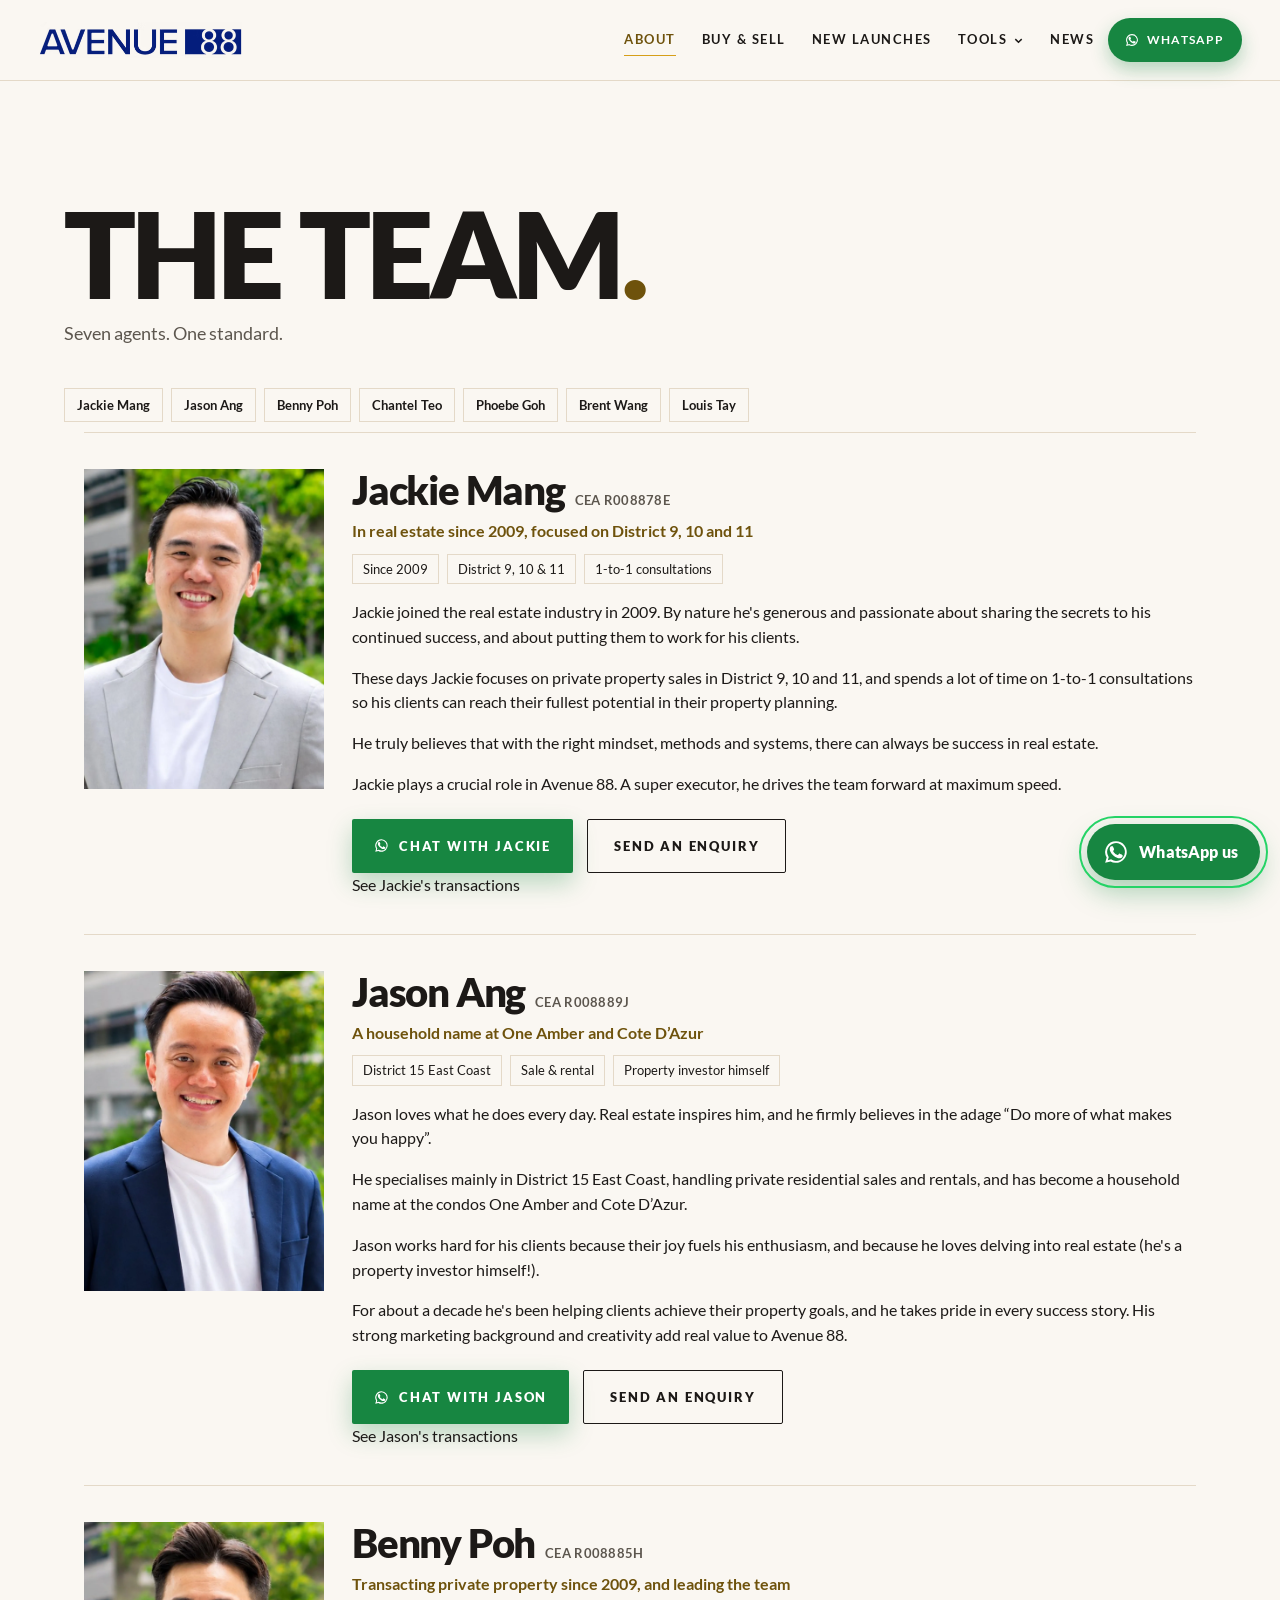
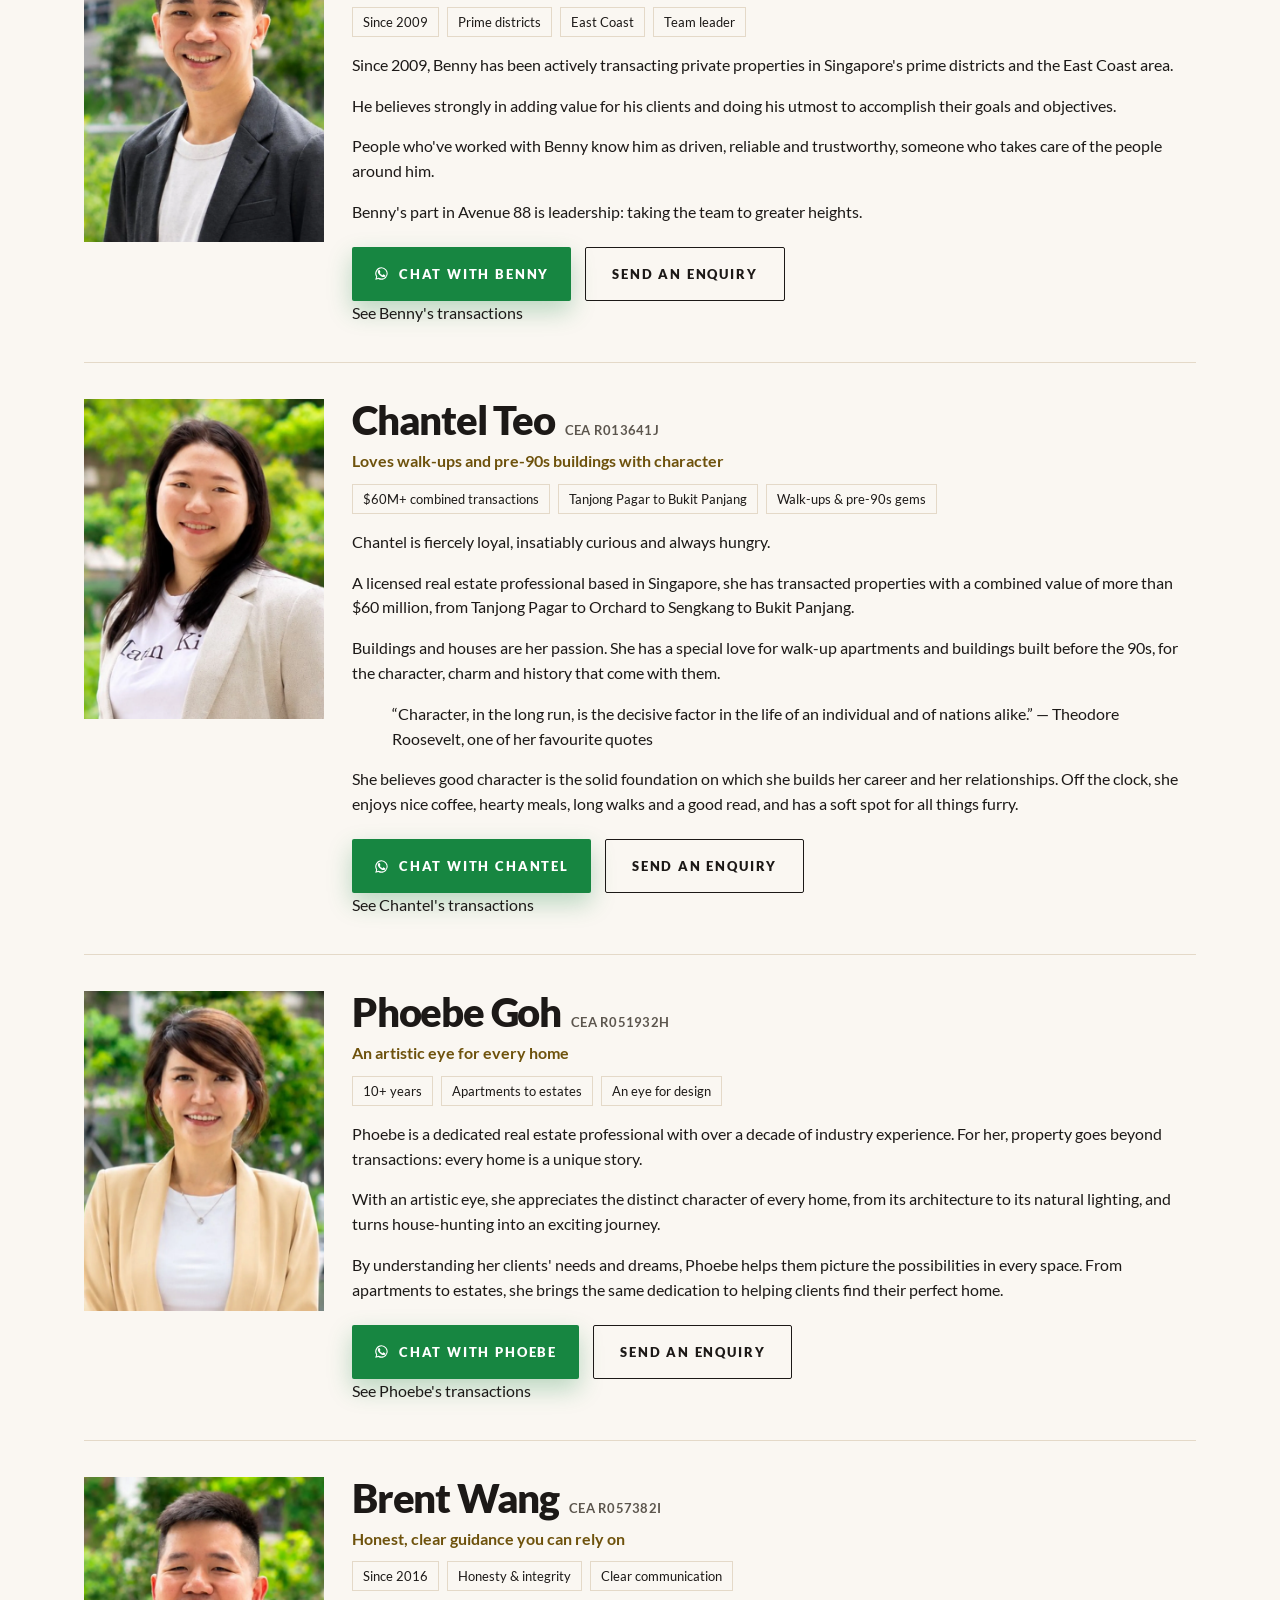
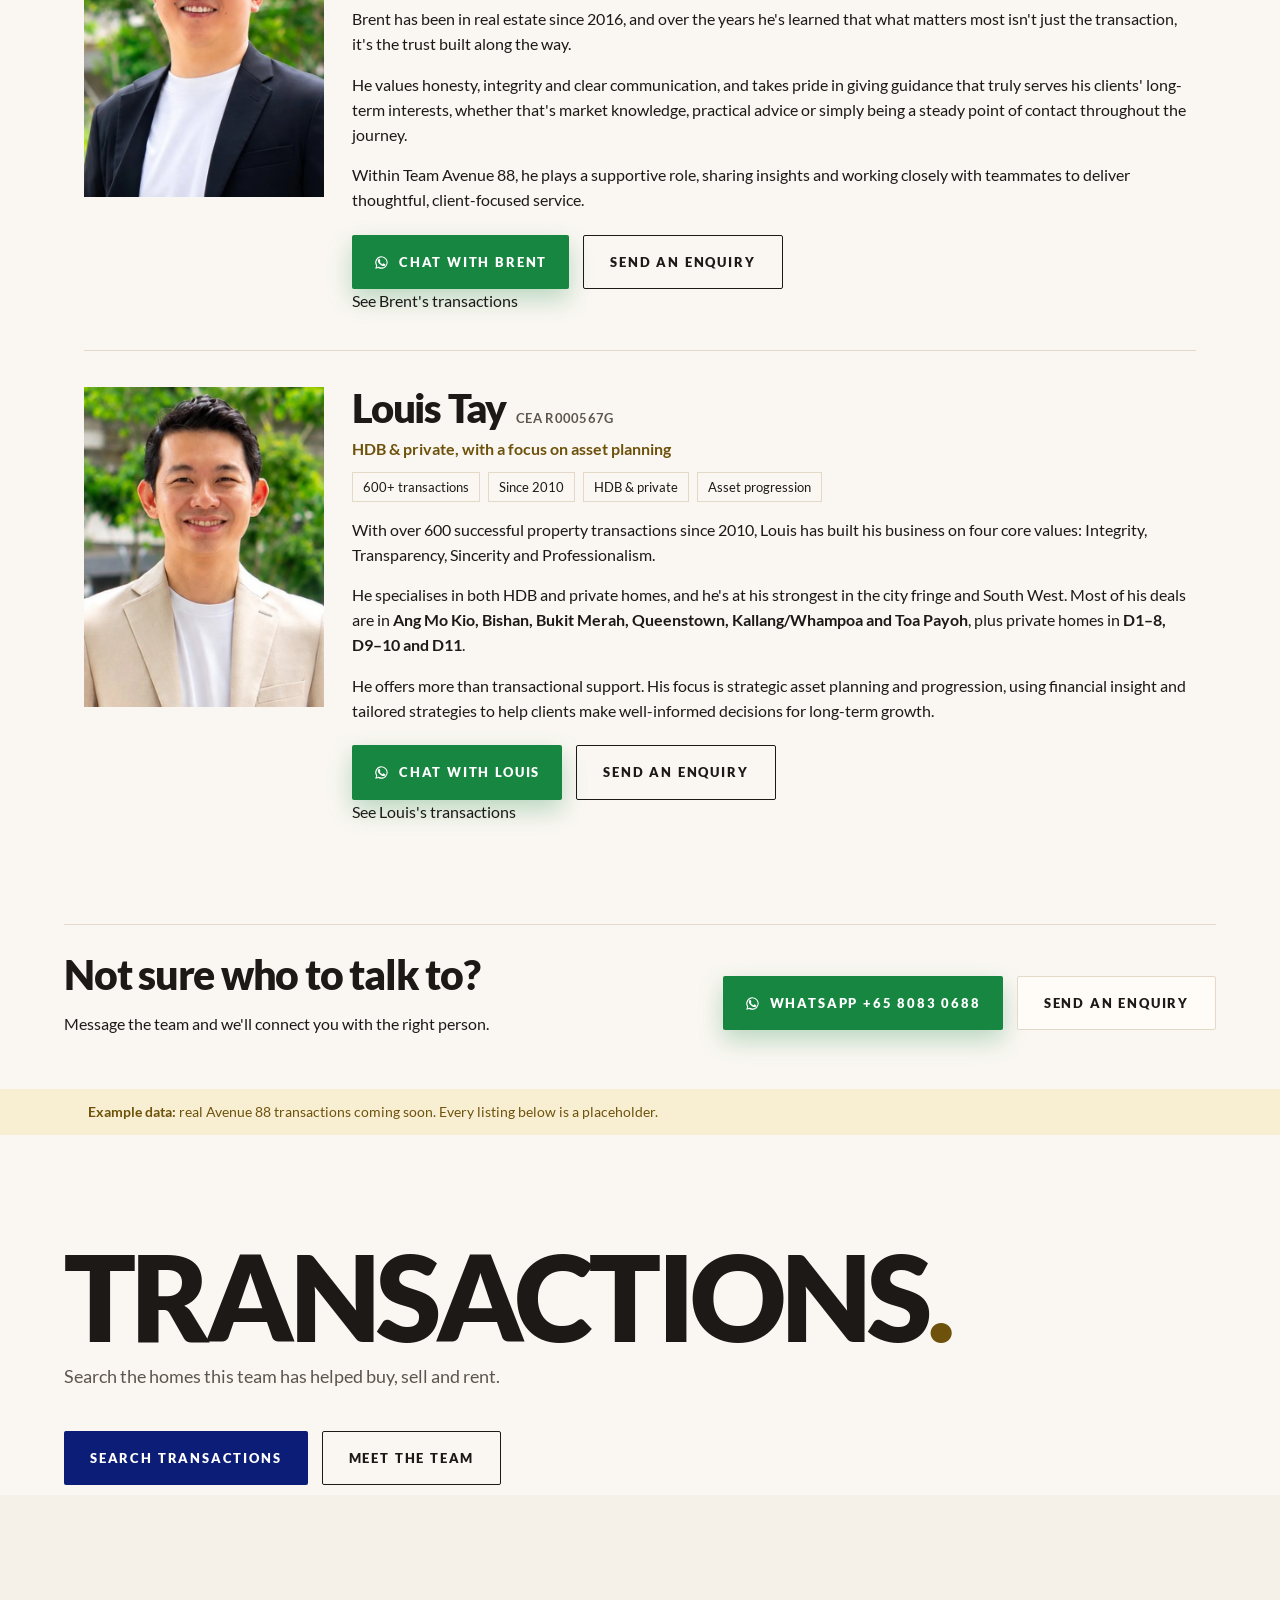
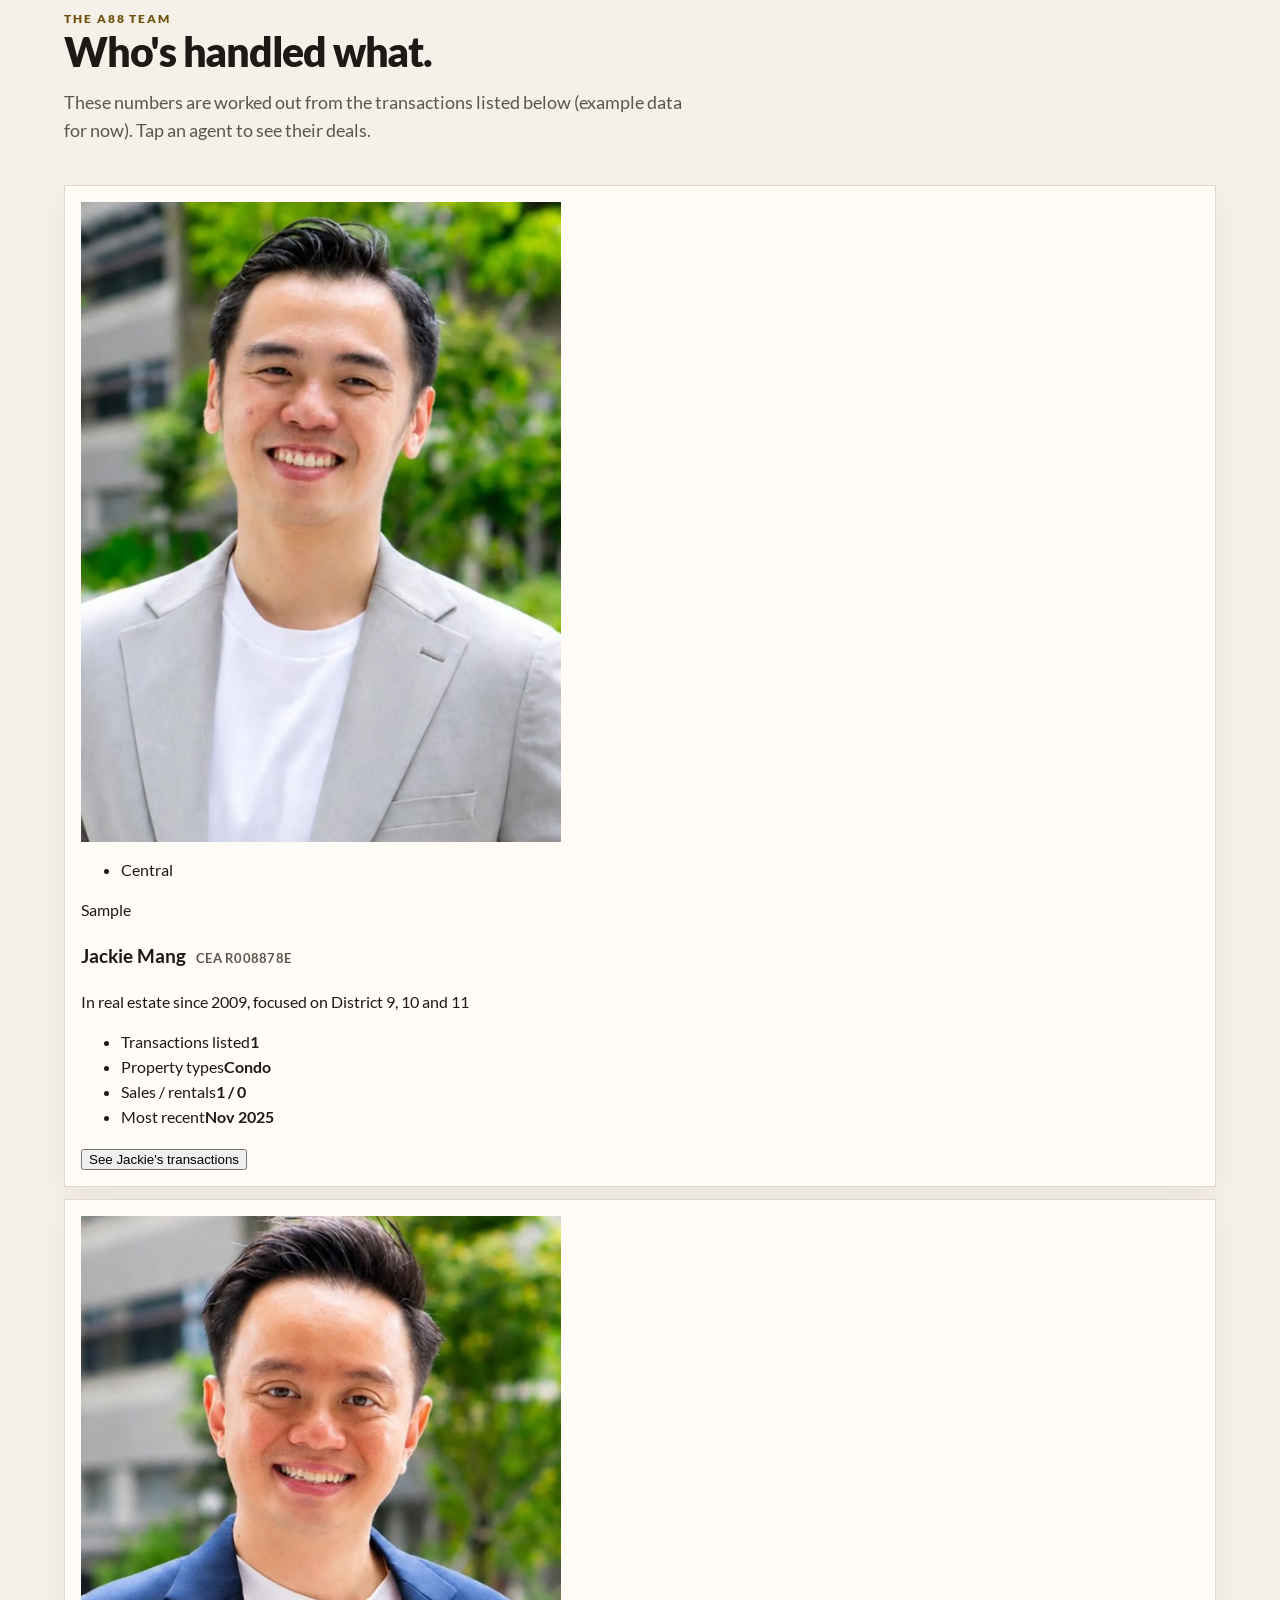
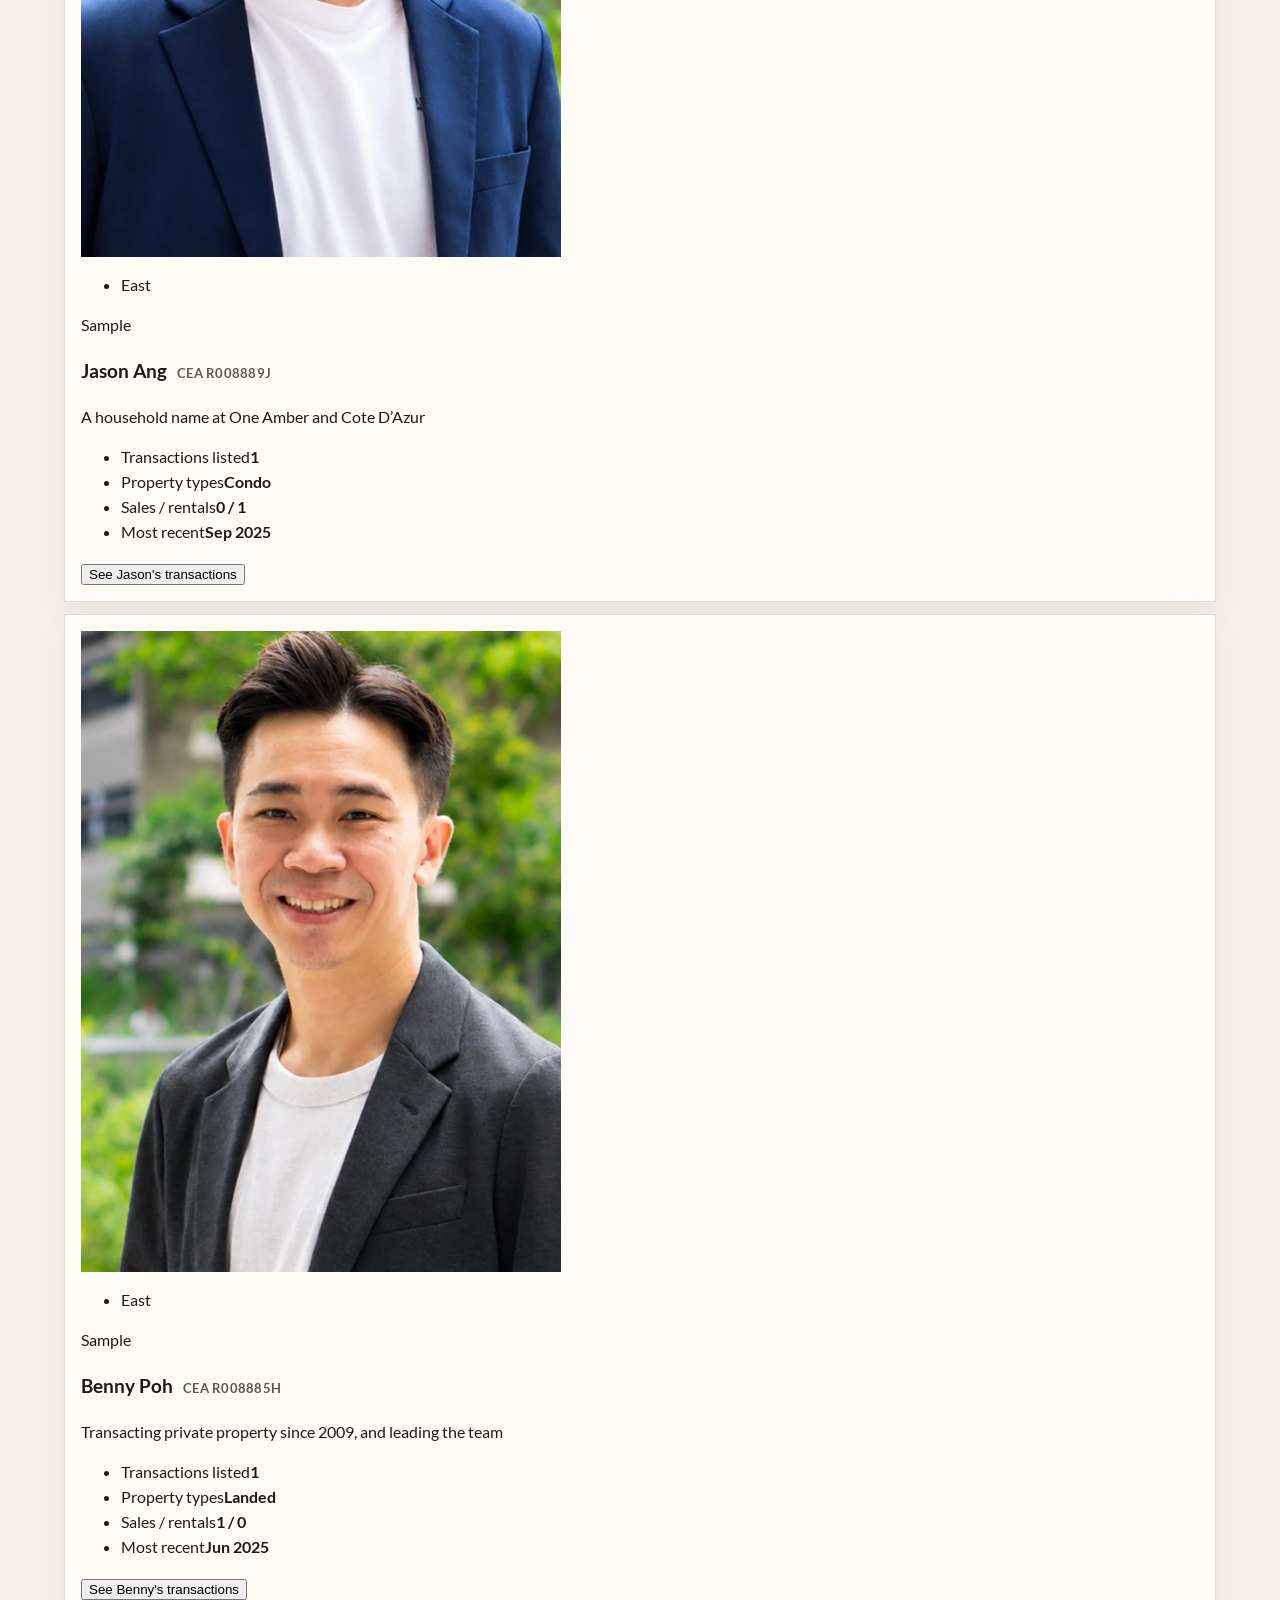
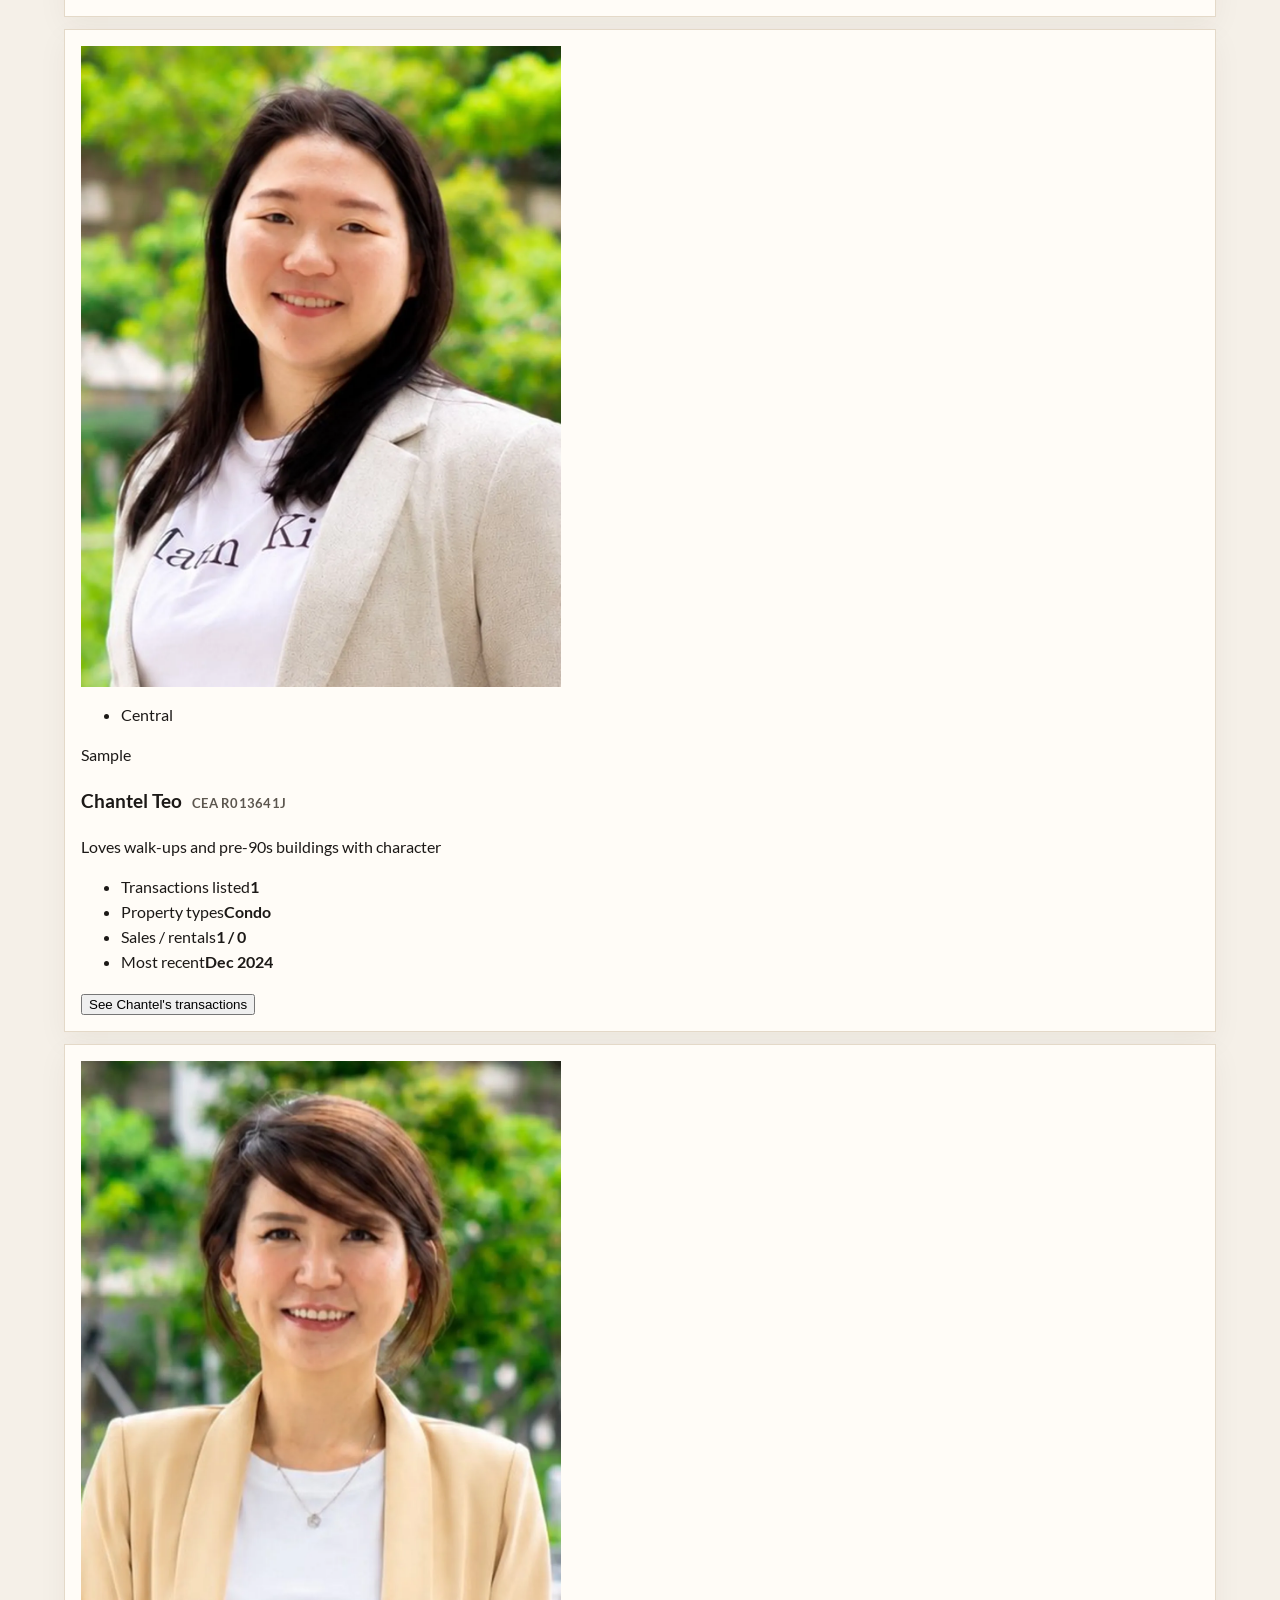
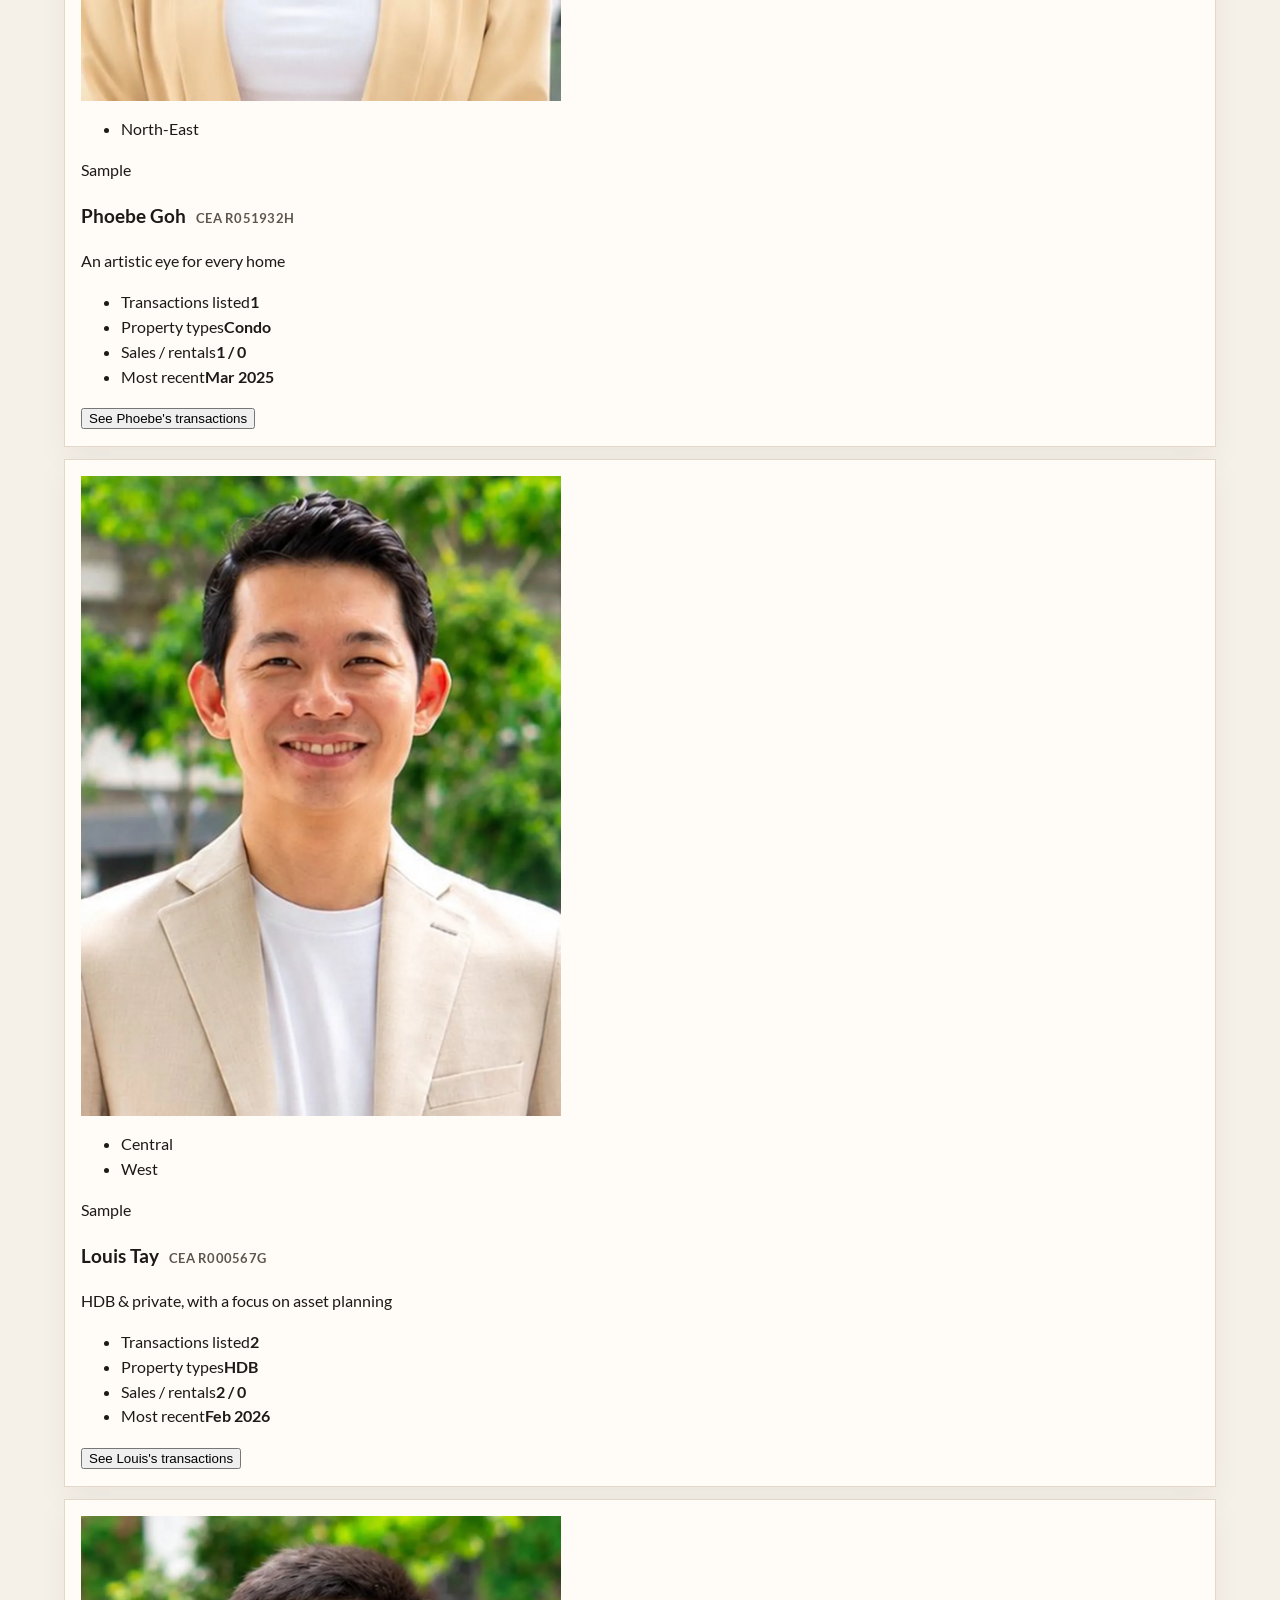
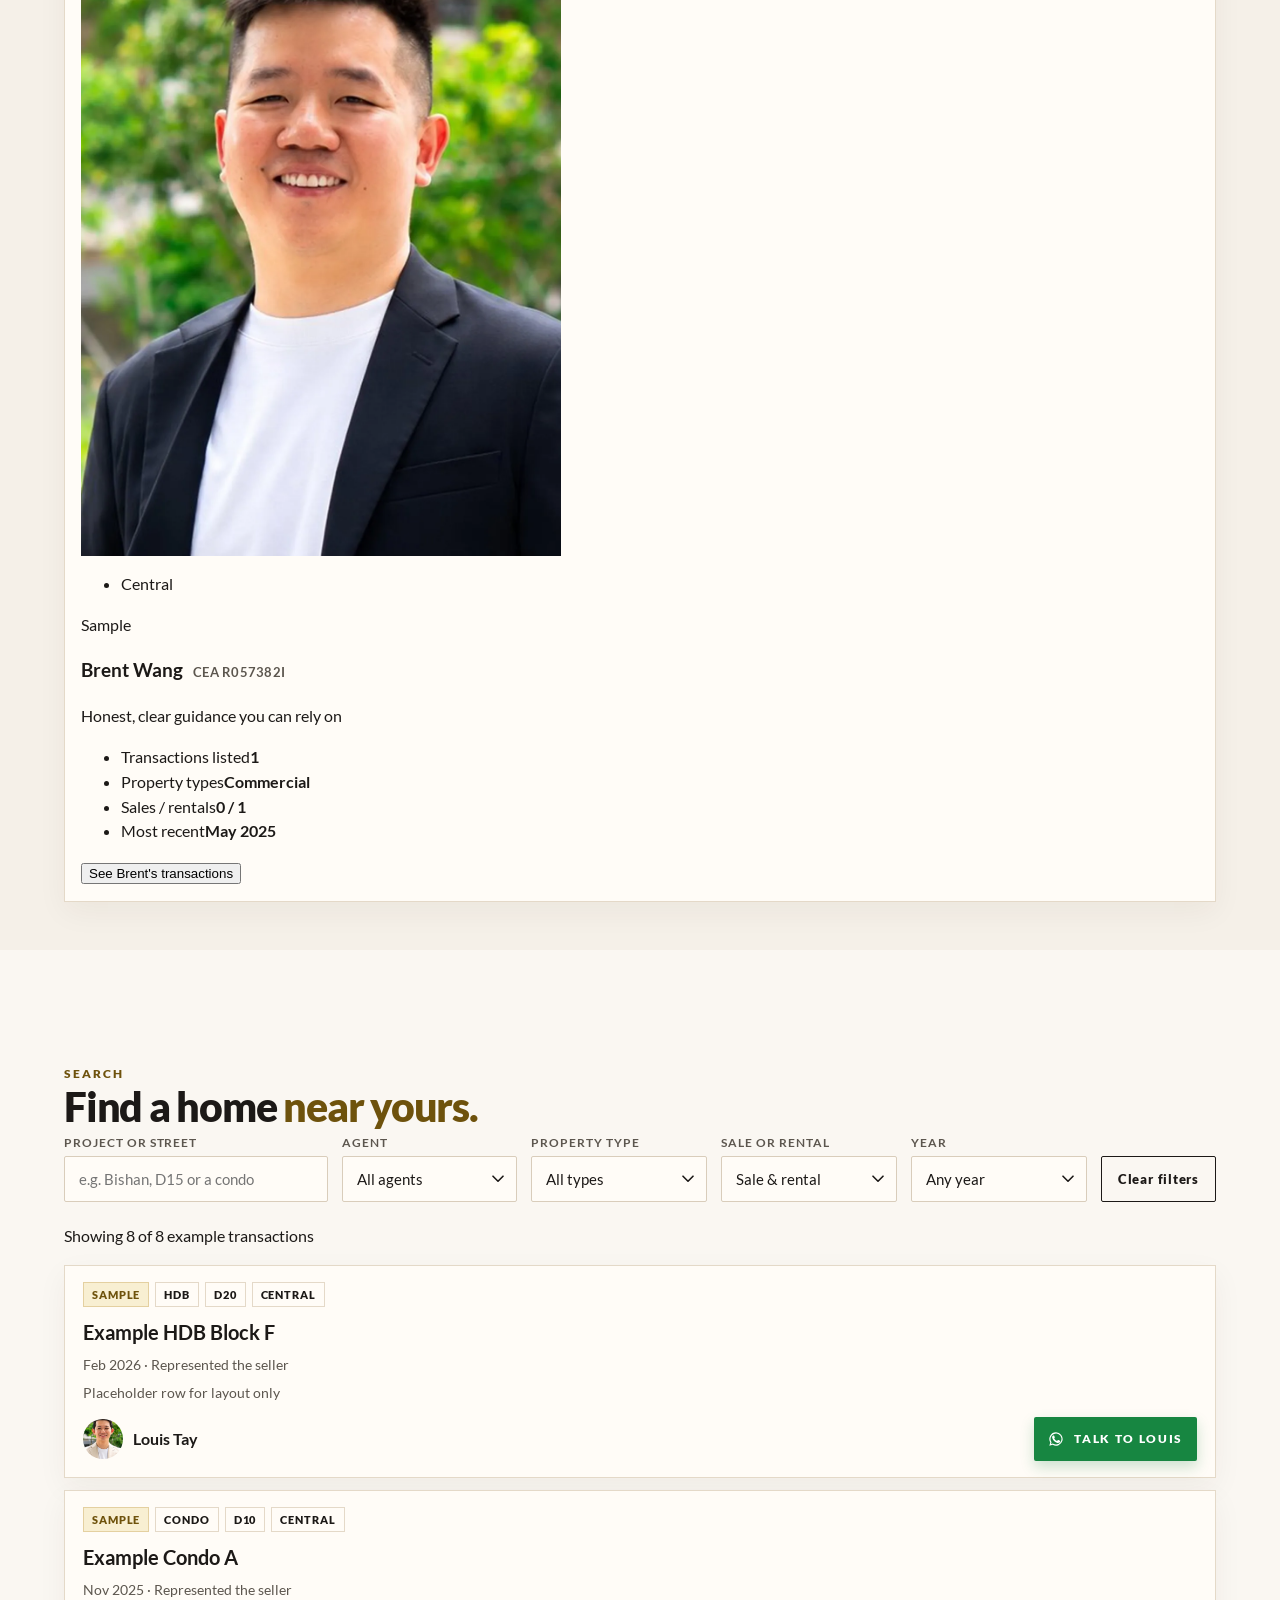
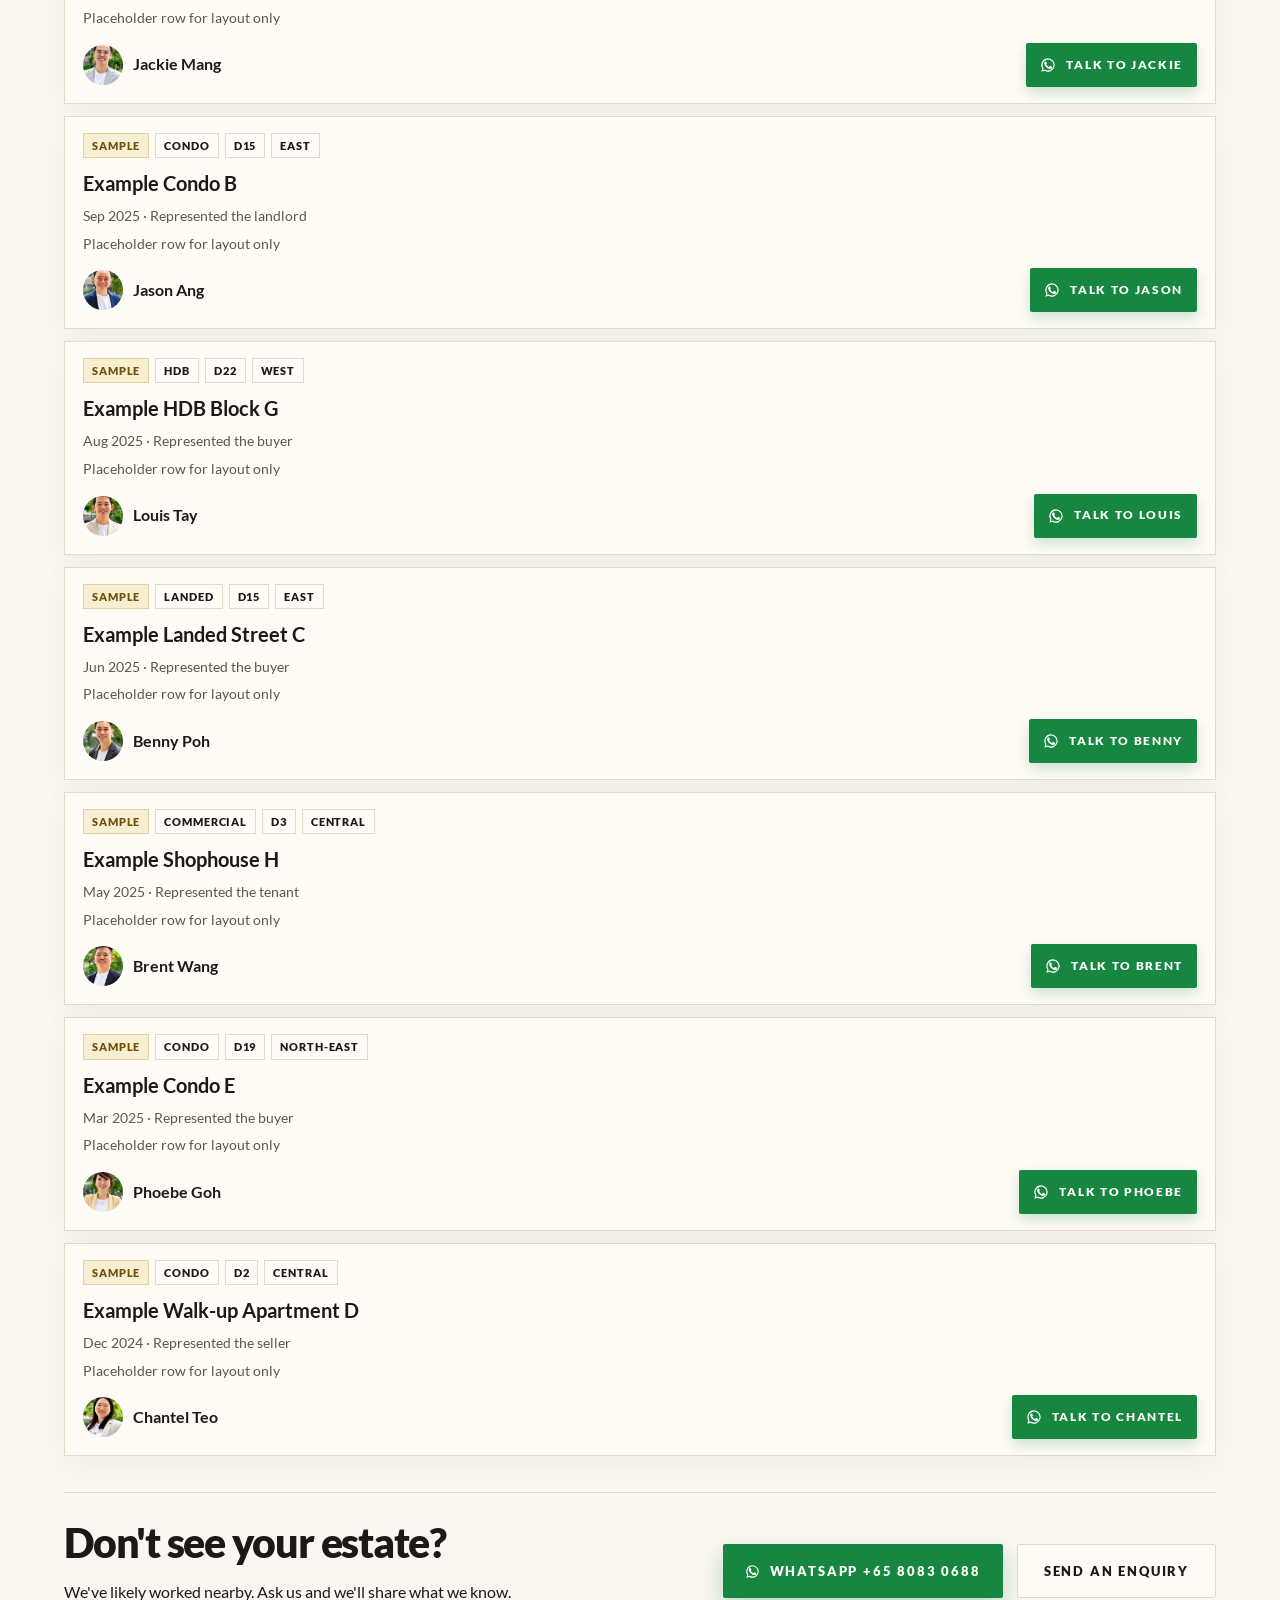
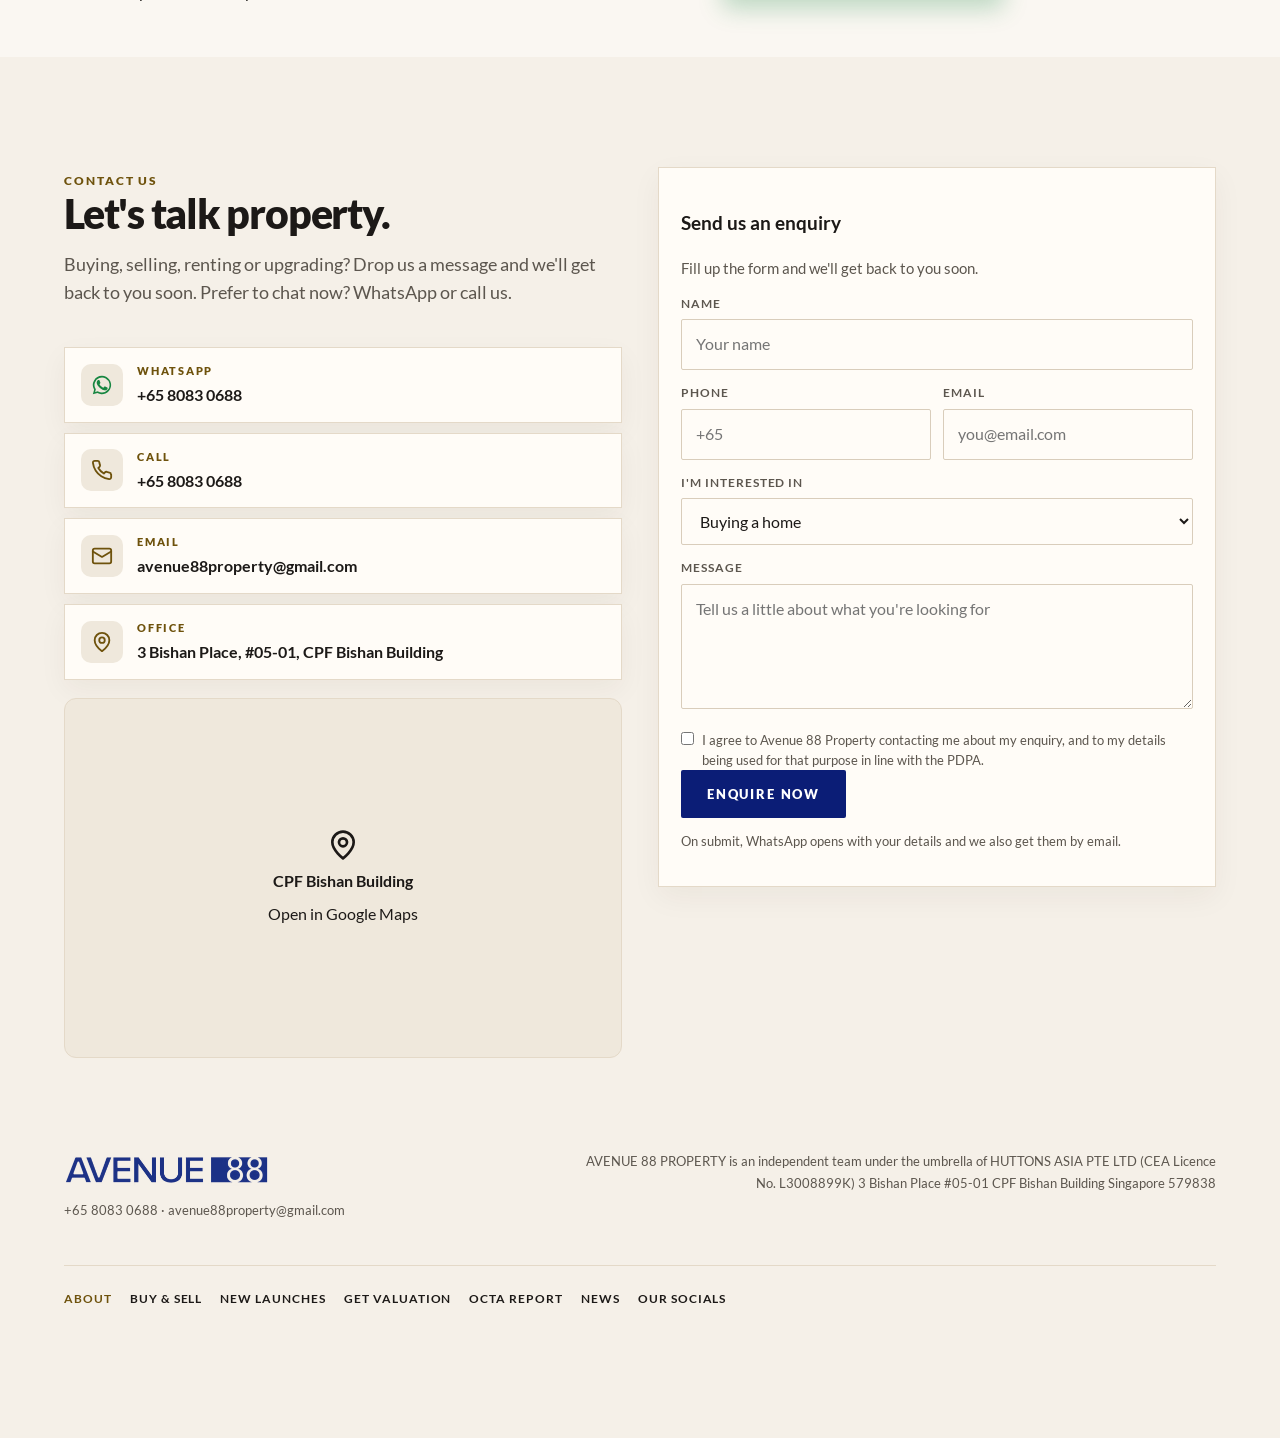
==== about.html @ fdaf55e8 "Homepage and site updates from the For Louis feedback - Key figures count up when they come into vie" ====
<!doctype html>
<html lang="en-SG">
<head>
<meta charset="utf-8">
<meta name="viewport" content="width=device-width,initial-scale=1">
<title>Meet the Team | Avenue 88 Property</title>
<meta name="description" content="Meet the seven agents of Avenue 88 Property: Jackie Mang, Jason Ang, Benny Poh, Chantel Teo, Phoebe Goh, Louis Tay and Brent Wang.">
<meta property="og:title" content="Meet the Team | Avenue 88 Property">
<meta property="og:description" content="Meet the seven agents of Avenue 88 Property: Jackie Mang, Jason Ang, Benny Poh, Chantel Teo, Phoebe Goh, Louis Tay and Brent Wang.">
<meta name="theme-color" content="#FAF7F2">
<meta name="robots" content="noindex, nofollow">
<link rel="icon" href="img/favicon.png">
<link rel="preload" href="fonts/lato-latin-900-normal.woff2" as="font" type="font/woff2" crossorigin>
<link rel="stylesheet" href="css/style.css?v=20261121">
<script type="application/ld+json">{"@context":"https://schema.org","@type":"RealEstateAgent","name":"Avenue 88 Property","url":"https://www.avenue88property.com/","telephone":"+6580830688","email":"avenue88property@gmail.com","image":"https://www.avenue88property.com/","address":{"@type":"PostalAddress","streetAddress":"3 Bishan Place, #05-01, CPF Bishan Building","postalCode":"579838","addressCountry":"SG"},"parentOrganization":{"@type":"RealEstateAgent","name":"Huttons Asia Pte Ltd"},"sameAs":["https://www.facebook.com/Avenue88Property","https://www.instagram.com/avenue88property","https://www.youtube.com/c/Avenue88Property"]}</script>
</head>
<body>
<header class="nav">
<a class="brand" href="index.html"><img src="img/logo-avenue88.png" alt="Avenue 88" width="180" height="40"></a>
<div class="nav-right">
<button class="menu-btn" aria-label="Open menu" aria-expanded="false" aria-controls="nav"><span></span><span></span><span></span></button>
<nav id="nav"></nav>
<a class="pill" href="https://wa.me/6580830688" target="_blank" rel="noopener">WhatsApp</a>
</div>
</header>
<main>

<section class="page-hero"><div class="wrap">
<h1>THE TEAM<span>.</span></h1>
<p class="lead">Seven agents. One standard.</p>
<div class="jump"><a href="#jackie-mang">Jackie Mang</a><a href="#jason-ang">Jason Ang</a><a href="#benny-poh">Benny Poh</a><a href="#chantel-teo">Chantel Teo</a><a href="#phoebe-goh">Phoebe Goh</a><a href="#brent-wang">Brent Wang</a><a href="#louis-tay">Louis Tay</a></div>
</div></section>
<section style="padding-bottom:64px"><div class="wrap">
<article class="bio" id="jackie-mang"><img src="img/team-jackie-mang.webp" alt="Jackie Mang" loading="lazy" width="480" height="632"><div><h2 class="nm">Jackie Mang <span class="cea">CEA R008878E</span></h2><span class="role">In real estate since 2009, focused on District 9, 10 and 11</span><ul class="facts"><li>Since 2009</li><li>District 9, 10 &amp; 11</li><li>1-to-1 consultations</li></ul><p>Jackie joined the real estate industry in 2009. By nature he's generous and passionate about sharing the secrets to his continued success, and about putting them to work for his clients.</p><p>These days Jackie focuses on private property sales in District 9, 10 and 11, and spends a lot of time on 1-to-1 consultations so his clients can reach their fullest potential in their property planning.</p><p>He truly believes that with the right mindset, methods and systems, there can always be success in real estate.</p><p>Jackie plays a crucial role in Avenue 88. A super executor, he drives the team forward at maximum speed.</p><div class="btn-row" style="margin-top:22px"><a class="btn btn-wa" href="https://wa.me/6580830688?text=Hi%2C%20I%27d%20like%20to%20speak%20with%20Jackie%20from%20Avenue%2088." target="_blank" rel="noopener"><svg viewBox="0 0 24 24" fill="currentColor" aria-hidden="true"><path d="M17.5 14.4c-.3-.1-1.7-.8-2-.9-.3-.1-.5-.1-.7.1-.2.3-.8.9-.9 1.1-.2.2-.3.2-.6.1-.3-.1-1.2-.5-2.3-1.4-.9-.8-1.4-1.7-1.6-2-.2-.3 0-.5.1-.6l.4-.5c.2-.2.2-.3.3-.5.1-.2 0-.4 0-.5l-.9-2.2c-.2-.6-.5-.5-.7-.5h-.6c-.2 0-.5.1-.8.4-.3.3-1 1-1 2.5s1.1 2.9 1.2 3.1c.1.2 2.1 3.2 5.1 4.5.7.3 1.3.5 1.7.6.7.2 1.4.2 1.9.1.6-.1 1.7-.7 1.9-1.4.2-.7.2-1.3.2-1.4-.1-.1-.3-.2-.6-.3zM12 2a10 10 0 0 0-8.6 15.1L2 22l5-1.3A10 10 0 1 0 12 2zm0 18.2c-1.5 0-3-.4-4.2-1.2l-.3-.2-3 .8.8-2.9-.2-.3A8.2 8.2 0 1 1 12 20.2z"/></svg>Chat with Jackie</a><a class="btn btn-ghost" href="#contact">Send an enquiry</a></div><a class="tx-link" href="about.html?agent=jackie-mang#tx-search">See Jackie's transactions</a></div></article><article class="bio" id="jason-ang"><img src="img/team-jason-ang.webp" alt="Jason Ang" loading="lazy" width="480" height="632"><div><h2 class="nm">Jason Ang <span class="cea">CEA R008889J</span></h2><span class="role">A household name at One Amber and Cote D’Azur</span><ul class="facts"><li>District 15 East Coast</li><li>Sale &amp; rental</li><li>Property investor himself</li></ul><p>Jason loves what he does every day. Real estate inspires him, and he firmly believes in the adage “Do more of what makes you happy”.</p><p>He specialises mainly in District 15 East Coast, handling private residential sales and rentals, and has become a household name at the condos One Amber and Cote D’Azur.</p><p>Jason works hard for his clients because their joy fuels his enthusiasm, and because he loves delving into real estate (he's a property investor himself!).</p><p>For about a decade he's been helping clients achieve their property goals, and he takes pride in every success story. His strong marketing background and creativity add real value to Avenue 88.</p><div class="btn-row" style="margin-top:22px"><a class="btn btn-wa" href="https://wa.me/6580830688?text=Hi%2C%20I%27d%20like%20to%20speak%20with%20Jason%20from%20Avenue%2088." target="_blank" rel="noopener"><svg viewBox="0 0 24 24" fill="currentColor" aria-hidden="true"><path d="M17.5 14.4c-.3-.1-1.7-.8-2-.9-.3-.1-.5-.1-.7.1-.2.3-.8.9-.9 1.1-.2.2-.3.2-.6.1-.3-.1-1.2-.5-2.3-1.4-.9-.8-1.4-1.7-1.6-2-.2-.3 0-.5.1-.6l.4-.5c.2-.2.2-.3.3-.5.1-.2 0-.4 0-.5l-.9-2.2c-.2-.6-.5-.5-.7-.5h-.6c-.2 0-.5.1-.8.4-.3.3-1 1-1 2.5s1.1 2.9 1.2 3.1c.1.2 2.1 3.2 5.1 4.5.7.3 1.3.5 1.7.6.7.2 1.4.2 1.9.1.6-.1 1.7-.7 1.9-1.4.2-.7.2-1.3.2-1.4-.1-.1-.3-.2-.6-.3zM12 2a10 10 0 0 0-8.6 15.1L2 22l5-1.3A10 10 0 1 0 12 2zm0 18.2c-1.5 0-3-.4-4.2-1.2l-.3-.2-3 .8.8-2.9-.2-.3A8.2 8.2 0 1 1 12 20.2z"/></svg>Chat with Jason</a><a class="btn btn-ghost" href="#contact">Send an enquiry</a></div><a class="tx-link" href="about.html?agent=jason-ang#tx-search">See Jason's transactions</a></div></article><article class="bio" id="benny-poh"><img src="img/team-benny-poh.webp" alt="Benny Poh" loading="lazy" width="480" height="632"><div><h2 class="nm">Benny Poh <span class="cea">CEA R008885H</span></h2><span class="role">Transacting private property since 2009, and leading the team</span><ul class="facts"><li>Since 2009</li><li>Prime districts</li><li>East Coast</li><li>Team leader</li></ul><p>Since 2009, Benny has been actively transacting private properties in Singapore's prime districts and the East Coast area.</p><p>He believes strongly in adding value for his clients and doing his utmost to accomplish their goals and objectives.</p><p>People who've worked with Benny know him as driven, reliable and trustworthy, someone who takes care of the people around him.</p><p>Benny's part in Avenue 88 is leadership: taking the team to greater heights.</p><div class="btn-row" style="margin-top:22px"><a class="btn btn-wa" href="https://wa.me/6580830688?text=Hi%2C%20I%27d%20like%20to%20speak%20with%20Benny%20from%20Avenue%2088." target="_blank" rel="noopener"><svg viewBox="0 0 24 24" fill="currentColor" aria-hidden="true"><path d="M17.5 14.4c-.3-.1-1.7-.8-2-.9-.3-.1-.5-.1-.7.1-.2.3-.8.9-.9 1.1-.2.2-.3.2-.6.1-.3-.1-1.2-.5-2.3-1.4-.9-.8-1.4-1.7-1.6-2-.2-.3 0-.5.1-.6l.4-.5c.2-.2.2-.3.3-.5.1-.2 0-.4 0-.5l-.9-2.2c-.2-.6-.5-.5-.7-.5h-.6c-.2 0-.5.1-.8.4-.3.3-1 1-1 2.5s1.1 2.9 1.2 3.1c.1.2 2.1 3.2 5.1 4.5.7.3 1.3.5 1.7.6.7.2 1.4.2 1.9.1.6-.1 1.7-.7 1.9-1.4.2-.7.2-1.3.2-1.4-.1-.1-.3-.2-.6-.3zM12 2a10 10 0 0 0-8.6 15.1L2 22l5-1.3A10 10 0 1 0 12 2zm0 18.2c-1.5 0-3-.4-4.2-1.2l-.3-.2-3 .8.8-2.9-.2-.3A8.2 8.2 0 1 1 12 20.2z"/></svg>Chat with Benny</a><a class="btn btn-ghost" href="#contact">Send an enquiry</a></div><a class="tx-link" href="about.html?agent=benny-poh#tx-search">See Benny's transactions</a></div></article><article class="bio" id="chantel-teo"><img src="img/team-chantel-teo.webp" alt="Chantel Teo" loading="lazy" width="480" height="632"><div><h2 class="nm">Chantel Teo <span class="cea">CEA R013641J</span></h2><span class="role">Loves walk-ups and pre-90s buildings with character</span><ul class="facts"><li>$60M+ combined transactions</li><li>Tanjong Pagar to Bukit Panjang</li><li>Walk-ups &amp; pre-90s gems</li></ul><p>Chantel is fiercely loyal, insatiably curious and always hungry.</p><p>A licensed real estate professional based in Singapore, she has transacted properties with a combined value of more than $60 million, from Tanjong Pagar to Orchard to Sengkang to Bukit Panjang.</p><p>Buildings and houses are her passion. She has a special love for walk-up apartments and buildings built before the 90s, for the character, charm and history that come with them.</p><blockquote>“Character, in the long run, is the decisive factor in the life of an individual and of nations alike.” — Theodore Roosevelt, one of her favourite quotes</blockquote><p>She believes good character is the solid foundation on which she builds her career and her relationships. Off the clock, she enjoys nice coffee, hearty meals, long walks and a good read, and has a soft spot for all things furry.</p><div class="btn-row" style="margin-top:22px"><a class="btn btn-wa" href="https://wa.me/6580830688?text=Hi%2C%20I%27d%20like%20to%20speak%20with%20Chantel%20from%20Avenue%2088." target="_blank" rel="noopener"><svg viewBox="0 0 24 24" fill="currentColor" aria-hidden="true"><path d="M17.5 14.4c-.3-.1-1.7-.8-2-.9-.3-.1-.5-.1-.7.1-.2.3-.8.9-.9 1.1-.2.2-.3.2-.6.1-.3-.1-1.2-.5-2.3-1.4-.9-.8-1.4-1.7-1.6-2-.2-.3 0-.5.1-.6l.4-.5c.2-.2.2-.3.3-.5.1-.2 0-.4 0-.5l-.9-2.2c-.2-.6-.5-.5-.7-.5h-.6c-.2 0-.5.1-.8.4-.3.3-1 1-1 2.5s1.1 2.9 1.2 3.1c.1.2 2.1 3.2 5.1 4.5.7.3 1.3.5 1.7.6.7.2 1.4.2 1.9.1.6-.1 1.7-.7 1.9-1.4.2-.7.2-1.3.2-1.4-.1-.1-.3-.2-.6-.3zM12 2a10 10 0 0 0-8.6 15.1L2 22l5-1.3A10 10 0 1 0 12 2zm0 18.2c-1.5 0-3-.4-4.2-1.2l-.3-.2-3 .8.8-2.9-.2-.3A8.2 8.2 0 1 1 12 20.2z"/></svg>Chat with Chantel</a><a class="btn btn-ghost" href="#contact">Send an enquiry</a></div><a class="tx-link" href="about.html?agent=chantel-teo#tx-search">See Chantel's transactions</a></div></article><article class="bio" id="phoebe-goh"><img src="img/team-phoebe-goh.webp" alt="Phoebe Goh" loading="lazy" width="480" height="632"><div><h2 class="nm">Phoebe Goh <span class="cea">CEA R051932H</span></h2><span class="role">An artistic eye for every home</span><ul class="facts"><li>10+ years</li><li>Apartments to estates</li><li>An eye for design</li></ul><p>Phoebe is a dedicated real estate professional with over a decade of industry experience. For her, property goes beyond transactions: every home is a unique story.</p><p>With an artistic eye, she appreciates the distinct character of every home, from its architecture to its natural lighting, and turns house-hunting into an exciting journey.</p><p>By understanding her clients' needs and dreams, Phoebe helps them picture the possibilities in every space. From apartments to estates, she brings the same dedication to helping clients find their perfect home.</p><div class="btn-row" style="margin-top:22px"><a class="btn btn-wa" href="https://wa.me/6580830688?text=Hi%2C%20I%27d%20like%20to%20speak%20with%20Phoebe%20from%20Avenue%2088." target="_blank" rel="noopener"><svg viewBox="0 0 24 24" fill="currentColor" aria-hidden="true"><path d="M17.5 14.4c-.3-.1-1.7-.8-2-.9-.3-.1-.5-.1-.7.1-.2.3-.8.9-.9 1.1-.2.2-.3.2-.6.1-.3-.1-1.2-.5-2.3-1.4-.9-.8-1.4-1.7-1.6-2-.2-.3 0-.5.1-.6l.4-.5c.2-.2.2-.3.3-.5.1-.2 0-.4 0-.5l-.9-2.2c-.2-.6-.5-.5-.7-.5h-.6c-.2 0-.5.1-.8.4-.3.3-1 1-1 2.5s1.1 2.9 1.2 3.1c.1.2 2.1 3.2 5.1 4.5.7.3 1.3.5 1.7.6.7.2 1.4.2 1.9.1.6-.1 1.7-.7 1.9-1.4.2-.7.2-1.3.2-1.4-.1-.1-.3-.2-.6-.3zM12 2a10 10 0 0 0-8.6 15.1L2 22l5-1.3A10 10 0 1 0 12 2zm0 18.2c-1.5 0-3-.4-4.2-1.2l-.3-.2-3 .8.8-2.9-.2-.3A8.2 8.2 0 1 1 12 20.2z"/></svg>Chat with Phoebe</a><a class="btn btn-ghost" href="#contact">Send an enquiry</a></div><a class="tx-link" href="about.html?agent=phoebe-goh#tx-search">See Phoebe's transactions</a></div></article><article class="bio" id="brent-wang"><img src="img/team-brent-wang.webp" alt="Brent Wang" loading="lazy" width="480" height="632"><div><h2 class="nm">Brent Wang <span class="cea">CEA R057382I</span></h2><span class="role">Honest, clear guidance you can rely on</span><ul class="facts"><li>Since 2016</li><li>Honesty &amp; integrity</li><li>Clear communication</li></ul><p>Brent has been in real estate since 2016, and over the years he's learned that what matters most isn't just the transaction, it's the trust built along the way.</p><p>He values honesty, integrity and clear communication, and takes pride in giving guidance that truly serves his clients' long-term interests, whether that's market knowledge, practical advice or simply being a steady point of contact throughout the journey.</p><p>Within Team Avenue 88, he plays a supportive role, sharing insights and working closely with teammates to deliver thoughtful, client-focused service.</p><div class="btn-row" style="margin-top:22px"><a class="btn btn-wa" href="https://wa.me/6580830688?text=Hi%2C%20I%27d%20like%20to%20speak%20with%20Brent%20from%20Avenue%2088." target="_blank" rel="noopener"><svg viewBox="0 0 24 24" fill="currentColor" aria-hidden="true"><path d="M17.5 14.4c-.3-.1-1.7-.8-2-.9-.3-.1-.5-.1-.7.1-.2.3-.8.9-.9 1.1-.2.2-.3.2-.6.1-.3-.1-1.2-.5-2.3-1.4-.9-.8-1.4-1.7-1.6-2-.2-.3 0-.5.1-.6l.4-.5c.2-.2.2-.3.3-.5.1-.2 0-.4 0-.5l-.9-2.2c-.2-.6-.5-.5-.7-.5h-.6c-.2 0-.5.1-.8.4-.3.3-1 1-1 2.5s1.1 2.9 1.2 3.1c.1.2 2.1 3.2 5.1 4.5.7.3 1.3.5 1.7.6.7.2 1.4.2 1.9.1.6-.1 1.7-.7 1.9-1.4.2-.7.2-1.3.2-1.4-.1-.1-.3-.2-.6-.3zM12 2a10 10 0 0 0-8.6 15.1L2 22l5-1.3A10 10 0 1 0 12 2zm0 18.2c-1.5 0-3-.4-4.2-1.2l-.3-.2-3 .8.8-2.9-.2-.3A8.2 8.2 0 1 1 12 20.2z"/></svg>Chat with Brent</a><a class="btn btn-ghost" href="#contact">Send an enquiry</a></div><a class="tx-link" href="about.html?agent=brent-wang#tx-search">See Brent's transactions</a></div></article><article class="bio" id="louis-tay"><img src="img/team-louis-tay.webp" alt="Louis Tay" loading="lazy" width="480" height="632"><div><h2 class="nm">Louis Tay <span class="cea">CEA R000567G</span></h2><span class="role">HDB &amp; private, with a focus on asset planning</span><ul class="facts"><li>600+ transactions</li><li>Since 2010</li><li>HDB &amp; private</li><li>Asset progression</li></ul><p>With over 600 successful property transactions since 2010, Louis has built his business on four core values: Integrity, Transparency, Sincerity and Professionalism.</p><p>He specialises in both HDB and private homes, and he's at his strongest in the city fringe and South West. Most of his deals are in <strong>Ang Mo Kio, Bishan, Bukit Merah, Queenstown, Kallang/Whampoa and Toa Payoh</strong>, plus private homes in <strong>D1–8, D9–10 and D11</strong>.</p><p>He offers more than transactional support. His focus is strategic asset planning and progression, using financial insight and tailored strategies to help clients make well-informed decisions for long-term growth.</p><div class="btn-row" style="margin-top:22px"><a class="btn btn-wa" href="https://wa.me/6580830688?text=Hi%2C%20I%27d%20like%20to%20speak%20with%20Louis%20from%20Avenue%2088." target="_blank" rel="noopener"><svg viewBox="0 0 24 24" fill="currentColor" aria-hidden="true"><path d="M17.5 14.4c-.3-.1-1.7-.8-2-.9-.3-.1-.5-.1-.7.1-.2.3-.8.9-.9 1.1-.2.2-.3.2-.6.1-.3-.1-1.2-.5-2.3-1.4-.9-.8-1.4-1.7-1.6-2-.2-.3 0-.5.1-.6l.4-.5c.2-.2.2-.3.3-.5.1-.2 0-.4 0-.5l-.9-2.2c-.2-.6-.5-.5-.7-.5h-.6c-.2 0-.5.1-.8.4-.3.3-1 1-1 2.5s1.1 2.9 1.2 3.1c.1.2 2.1 3.2 5.1 4.5.7.3 1.3.5 1.7.6.7.2 1.4.2 1.9.1.6-.1 1.7-.7 1.9-1.4.2-.7.2-1.3.2-1.4-.1-.1-.3-.2-.6-.3zM12 2a10 10 0 0 0-8.6 15.1L2 22l5-1.3A10 10 0 1 0 12 2zm0 18.2c-1.5 0-3-.4-4.2-1.2l-.3-.2-3 .8.8-2.9-.2-.3A8.2 8.2 0 1 1 12 20.2z"/></svg>Chat with Louis</a><a class="btn btn-ghost" href="#contact">Send an enquiry</a></div><a class="tx-link" href="about.html?agent=louis-tay#tx-search">See Louis's transactions</a></div></article>
</div></section>
<section class="section" style="padding-top:0"><div class="wrap"><div class="cta-band"><div><h2>Not sure who to talk to?</h2><p>Message the team and we'll connect you with the right person.</p></div><div class="btn-row"><a class="btn btn-wa" href="https://wa.me/6580830688?text=Hi%20Avenue%2088%2C%20I%27d%20like%20to%20chat%20about%20my%20property%20plans." target="_blank" rel="noopener"><svg viewBox="0 0 24 24" fill="currentColor" aria-hidden="true"><path d="M17.5 14.4c-.3-.1-1.7-.8-2-.9-.3-.1-.5-.1-.7.1-.2.3-.8.9-.9 1.1-.2.2-.3.2-.6.1-.3-.1-1.2-.5-2.3-1.4-.9-.8-1.4-1.7-1.6-2-.2-.3 0-.5.1-.6l.4-.5c.2-.2.2-.3.3-.5.1-.2 0-.4 0-.5l-.9-2.2c-.2-.6-.5-.5-.7-.5h-.6c-.2 0-.5.1-.8.4-.3.3-1 1-1 2.5s1.1 2.9 1.2 3.1c.1.2 2.1 3.2 5.1 4.5.7.3 1.3.5 1.7.6.7.2 1.4.2 1.9.1.6-.1 1.7-.7 1.9-1.4.2-.7.2-1.3.2-1.4-.1-.1-.3-.2-.6-.3zM12 2a10 10 0 0 0-8.6 15.1L2 22l5-1.3A10 10 0 1 0 12 2zm0 18.2c-1.5 0-3-.4-4.2-1.2l-.3-.2-3 .8.8-2.9-.2-.3A8.2 8.2 0 1 1 12 20.2z"/></svg>WhatsApp +65 8083 0688</a><a class="btn btn-light" href="#contact">Send an enquiry</a></div></div></div></section>

<div class="tx-banner" id="transactions" role="note"><div class="wrap"><b>Example data:</b> real Avenue 88 transactions coming soon. Every listing below is a placeholder.</div></div>
<section class="page-hero tx-hero"><div class="wrap">
<h1>TRANSACTIONS<span>.</span></h1>
<p class="lead">Search the homes this team has helped buy, sell and rent.</p>
<div class="btn-row"><a class="btn btn-navy" href="#tx-search">Search transactions</a><a class="btn btn-ghost" href="#jackie-mang">Meet the team</a></div>
</div></section>

<section class="section soft tx-team"><div class="wrap">
<div class="section-head"><span class="eyebrow">The A88 team</span><h2>Who's handled what.</h2><p class="lead">These numbers are worked out from the transactions listed below<span data-example-only> (example data for now)</span>. Tap an agent to see their deals.</p></div>
<div class="ag-grid" id="tx-agents" aria-live="polite"></div>
<noscript><p>Please turn on JavaScript to see the team stats and search transactions.</p></noscript>
</div></section>

<section class="section tx-search-sec" id="tx-search"><div class="wrap">
<div class="section-head"><span class="eyebrow">Search</span><h2>Find a home <span class="hl">near yours.</span></h2></div>
<form class="tx-filters" id="tx-form" role="search">
<div class="field tx-q"><label for="tx-q">Project or street</label><input id="tx-q" name="q" type="search" placeholder="e.g. Bishan, D15 or a condo" autocomplete="off"></div>
<div class="field"><label for="tx-agent">Agent</label><select id="tx-agent" name="agent"><option value="">All agents</option><option value="jackie-mang">Jackie Mang</option><option value="jason-ang">Jason Ang</option><option value="benny-poh">Benny Poh</option><option value="chantel-teo">Chantel Teo</option><option value="phoebe-goh">Phoebe Goh</option><option value="louis-tay">Louis Tay</option><option value="brent-wang">Brent Wang</option></select></div>
<div class="field"><label for="tx-ptype">Property type</label><select id="tx-ptype" name="type"><option value="">All types</option><option>HDB</option><option>Condo</option><option>Landed</option><option>Commercial</option></select></div>
<div class="field"><label for="tx-ttype">Sale or rental</label><select id="tx-ttype" name="txn"><option value="">Sale &amp; rental</option><option>Sale</option><option>Rental</option></select></div>
<div class="field"><label for="tx-year">Year</label><select id="tx-year" name="year"><option value="">Any year</option></select></div>
<button class="tx-reset" id="tx-reset" type="button">Clear filters</button>
</form>
<p class="tx-count" id="tx-count" aria-live="polite">Loading transactions&hellip;</p>
<div class="tx-grid" id="tx-results"></div>
</div></section>
<section class="section" style="padding-top:0"><div class="wrap"><div class="cta-band"><div><h2>Don't see your estate?</h2><p>We've likely worked nearby. Ask us and we'll share what we know.</p></div><div class="btn-row"><a class="btn btn-wa" href="https://wa.me/6580830688?text=Hi%20Avenue%2088%2C%20I%27d%20like%20to%20chat%20about%20my%20property%20plans." target="_blank" rel="noopener"><svg viewBox="0 0 24 24" fill="currentColor" aria-hidden="true"><path d="M17.5 14.4c-.3-.1-1.7-.8-2-.9-.3-.1-.5-.1-.7.1-.2.3-.8.9-.9 1.1-.2.2-.3.2-.6.1-.3-.1-1.2-.5-2.3-1.4-.9-.8-1.4-1.7-1.6-2-.2-.3 0-.5.1-.6l.4-.5c.2-.2.2-.3.3-.5.1-.2 0-.4 0-.5l-.9-2.2c-.2-.6-.5-.5-.7-.5h-.6c-.2 0-.5.1-.8.4-.3.3-1 1-1 2.5s1.1 2.9 1.2 3.1c.1.2 2.1 3.2 5.1 4.5.7.3 1.3.5 1.7.6.7.2 1.4.2 1.9.1.6-.1 1.7-.7 1.9-1.4.2-.7.2-1.3.2-1.4-.1-.1-.3-.2-.6-.3zM12 2a10 10 0 0 0-8.6 15.1L2 22l5-1.3A10 10 0 1 0 12 2zm0 18.2c-1.5 0-3-.4-4.2-1.2l-.3-.2-3 .8.8-2.9-.2-.3A8.2 8.2 0 1 1 12 20.2z"/></svg>WhatsApp +65 8083 0688</a><a class="btn btn-light" href="#contact">Send an enquiry</a></div></div></div></section>
<script type="application/json" id="a88-agents">[{"slug": "jackie-mang", "name": "Jackie Mang", "first": "Jackie", "tag": "In real estate since 2009, focused on District 9, 10 and 11"}, {"slug": "jason-ang", "name": "Jason Ang", "first": "Jason", "tag": "A household name at One Amber and Cote D\u2019Azur"}, {"slug": "benny-poh", "name": "Benny Poh", "first": "Benny", "tag": "Transacting private property since 2009, and leading the team"}, {"slug": "chantel-teo", "name": "Chantel Teo", "first": "Chantel", "tag": "Loves walk-ups and pre-90s buildings with character"}, {"slug": "phoebe-goh", "name": "Phoebe Goh", "first": "Phoebe", "tag": "An artistic eye for every home"}, {"slug": "louis-tay", "name": "Louis Tay", "first": "Louis", "tag": "HDB &amp; private, with a focus on asset planning"}, {"slug": "brent-wang", "name": "Brent Wang", "first": "Brent", "tag": "Honest, clear guidance you can rely on"}]</script>


<section class="section soft" id="contact"><div class="wrap contact">
<div>
<span class="eyebrow">Contact us</span>
<h2>Let's talk property.</h2>
<p class="lead">Buying, selling, renting or upgrading? Drop us a message and we'll get back to you soon. Prefer to chat now? WhatsApp or call us.</p>
<ul class="contact-list">
<li><span class="ci"><svg viewBox="0 0 24 24" fill="#1fa855" aria-hidden="true"><path d="M17.5 14.4c-.3-.1-1.7-.8-2-.9-.3-.1-.5-.1-.7.1-.2.3-.8.9-.9 1.1-.2.2-.3.2-.6.1-.3-.1-1.2-.5-2.3-1.4-.9-.8-1.4-1.7-1.6-2-.2-.3 0-.5.1-.6l.4-.5c.2-.2.2-.3.3-.5.1-.2 0-.4 0-.5l-.9-2.2c-.2-.6-.5-.5-.7-.5h-.6c-.2 0-.5.1-.8.4-.3.3-1 1-1 2.5s1.1 2.9 1.2 3.1c.1.2 2.1 3.2 5.1 4.5.7.3 1.3.5 1.7.6.7.2 1.4.2 1.9.1.6-.1 1.7-.7 1.9-1.4.2-.7.2-1.3.2-1.4-.1-.1-.3-.2-.6-.3zM12 2a10 10 0 0 0-8.6 15.1L2 22l5-1.3A10 10 0 1 0 12 2zm0 18.2c-1.5 0-3-.4-4.2-1.2l-.3-.2-3 .8.8-2.9-.2-.3A8.2 8.2 0 1 1 12 20.2z"/></svg></span><div><small>WhatsApp</small><a href="https://wa.me/6580830688?text=Hi%20Avenue%2088%2C%20I%27d%20like%20to%20chat%20about%20my%20property%20plans." target="_blank" rel="noopener">+65 8083 0688</a></div></li>
<li><span class="ci"><svg viewBox="0 0 24 24" fill="none" stroke="currentColor" stroke-width="2" stroke-linecap="round" stroke-linejoin="round" aria-hidden="true"><path d="M22 16.9v3a2 2 0 0 1-2.2 2 19.8 19.8 0 0 1-8.6-3.1 19.5 19.5 0 0 1-6-6A19.8 19.8 0 0 1 2.1 4.2 2 2 0 0 1 4.1 2h3a2 2 0 0 1 2 1.7c.1.9.4 1.8.7 2.7a2 2 0 0 1-.5 2.1L8 9.8a16 16 0 0 0 6 6l1.3-1.3a2 2 0 0 1 2.1-.4c.9.3 1.8.6 2.7.7a2 2 0 0 1 1.7 2z"/></svg></span><div><small>Call</small><a href="tel:+6580830688">+65 8083 0688</a></div></li>
<li><span class="ci"><svg viewBox="0 0 24 24" fill="none" stroke="currentColor" stroke-width="2" stroke-linecap="round" stroke-linejoin="round" aria-hidden="true"><rect x="2" y="4" width="20" height="16" rx="2"/><path d="m22 7-10 6L2 7"/></svg></span><div><small>Email</small><a href="mailto:avenue88property@gmail.com">avenue88property@gmail.com</a></div></li>
<li><span class="ci"><svg viewBox="0 0 24 24" fill="none" stroke="currentColor" stroke-width="2" stroke-linecap="round" stroke-linejoin="round" aria-hidden="true"><path d="M20 10c0 6-8 12-8 12s-8-6-8-12a8 8 0 0 1 16 0z"/><circle cx="12" cy="10" r="3"/></svg></span><div><small>Office</small><a href="https://www.google.com/maps/search/?api=1&query=CPF+Bishan+Building,+3+Bishan+Place,+Singapore+579838" target="_blank" rel="noopener">3 Bishan Place, #05-01, CPF Bishan Building</a></div></li>
</ul>
<div class="map"><a class="map-fallback" href="https://maps.google.com/?q=CPF+Bishan+Building+3+Bishan+Place+Singapore+579838" target="_blank" rel="noopener"><svg viewBox="0 0 24 24" fill="none" stroke="currentColor" stroke-width="2" stroke-linecap="round" stroke-linejoin="round" aria-hidden="true"><path d="M20 10c0 6-8 12-8 12s-8-6-8-12a8 8 0 0 1 16 0z"/><circle cx="12" cy="10" r="3"/></svg><b>CPF Bishan Building</b><span>Open in Google Maps</span></a><iframe title="Map to CPF Bishan Building" referrerpolicy="no-referrer-when-downgrade" src="https://maps.google.com/maps?q=CPF%20Bishan%20Building%2C%203%20Bishan%20Place%2C%20Singapore%20579838&amp;z=16&amp;output=embed"></iframe></div>
</div>
<!-- Leads go to WhatsApp (6580830688) and email via FormSubmit. NOTE: FormSubmit needs a one-time activation click in avenue88property@gmail.com on the first submission. -->
<form class="enquiry a88-lead" id="enquiry" novalidate>
<input type="text" name="_honey" style="display:none" tabindex="-1" autocomplete="off">
<h3>Send us an enquiry</h3>
<p style="color:var(--muted);font-size:15px">Fill up the form and we'll get back to you soon.</p>
<div class="field"><label for="f-name">Name</label><input id="f-name" name="name" autocomplete="name" required placeholder="Your name"></div>
<div class="field-row">
<div class="field"><label for="f-phone">Phone</label><input id="f-phone" name="phone" type="tel" autocomplete="tel" required placeholder="+65"></div>
<div class="field"><label for="f-email">Email</label><input id="f-email" name="email" type="email" autocomplete="email" placeholder="you@email.com"></div>
</div>
<div class="field"><label for="f-topic">I'm interested in</label><select id="f-topic" name="topic"><option>Buying a home</option><option>Selling my property</option><option>Renting out / renting</option><option>Upgrading from HDB</option><option>New condo launches</option><option>Something else</option></select></div>
<div class="field"><label for="f-msg">Message</label><textarea id="f-msg" name="message" rows="4" placeholder="Tell us a little about what you're looking for"></textarea></div>
<label class="consent"><input type="checkbox" name="consent" required> <span>I agree to Avenue 88 Property contacting me about my enquiry, and to my details being used for that purpose in line with the PDPA.</span></label>
<button class="btn btn-navy" type="submit">Enquire now</button>
<p class="form-note" id="form-note" aria-live="polite">On submit, WhatsApp opens with your details and we also get them by email.</p>
</form>
</div></section>
</main>
<footer>
<div class="fl"><img src="img/logo-avenue88.png" alt=""><p><a href="https://wa.me/6580830688">+65 8083 0688</a> · <a href="mailto:avenue88property@gmail.com">avenue88property@gmail.com</a></p></div>
<p class="legal">AVENUE 88 PROPERTY is an independent team under the umbrella of HUTTONS ASIA PTE LTD (CEA Licence No. L3008899K) 3 Bishan Place #05-01 CPF Bishan Building Singapore 579838</p>
</footer>
<script src="js/transactions.js?v=20261115a"></script>
<script src="js/main.js?v=20261121"></script>
</body></html>
---- css/style.css ----
@font-face{font-family:Lato;font-weight:400;font-display:swap;src:url(../fonts/lato-latin-400-normal.woff2) format("woff2")}
@font-face{font-family:Lato;font-weight:700;font-display:swap;src:url(../fonts/lato-latin-700-normal.woff2) format("woff2")}
@font-face{font-family:Lato;font-weight:900;font-display:swap;src:url(../fonts/lato-latin-900-normal.woff2) format("woff2")}
:root{
 --bg:#FAF7F2;--bg-alt:#F5F0E8;--bg-deep:#EFE8DC;
 --ink:#1C1917;--mute:#5C564E;--line:#E4D9C8;--card:#FFFCF7;
 --gold:#D69F1A;--gold-ink:#6E520C;--navy:#0B1D76;
 --wa:#178641;--wa-hover:#116432;--wa-bright:#25D366;
 --hero:#1A1612;--wa-clear:212px;--muted:var(--mute)
}
*{box-sizing:border-box}html{scroll-behavior:smooth;scroll-padding-top:88px;color-scheme:light}
body{margin:0;background:var(--bg);color:var(--ink);font-family:Lato,system-ui,sans-serif;line-height:1.55}
img{max-width:100%;height:auto;display:block}
a{color:inherit;text-decoration:none}
.nav{position:fixed;inset:0 0 auto;z-index:50;display:flex;justify-content:space-between;align-items:center;gap:16px;padding:18px 3vw;background:rgba(250,247,242,.94);color:var(--ink);box-shadow:0 1px 0 var(--line)}
.nav.scrolled{background:rgba(250,247,242,.96);color:var(--ink)}
.nav img{height:36px;width:auto;filter:none}
body.home .nav:not(.scrolled){color:#fff;background:linear-gradient(#1A1612e6,transparent);box-shadow:none}
body.home .nav:not(.scrolled) img{filter:brightness(0) invert(1)}
body.home .nav:not(.scrolled) nav a{color:#fff}
.nav-right{display:flex;align-items:center;gap:14px;min-width:0}
.nav nav{display:flex;gap:12px;align-items:center;font-size:12px;letter-spacing:.06em;text-transform:uppercase;font-weight:700;white-space:nowrap}
.nav nav a[aria-current]{color:var(--gold-ink)}
body.home .nav:not(.scrolled) nav a[aria-current]{color:var(--gold)}
.pill{border:1px solid var(--gold);color:var(--gold-ink);padding:10px 14px;border-radius:40px;font-size:12px;letter-spacing:.1em;text-transform:uppercase;font-weight:700;white-space:nowrap}
.menu-btn{display:none;background:none;border:0;width:42px;height:32px;padding:0;cursor:pointer;color:inherit}
.menu-btn span{display:block;height:2px;background:currentColor;margin:6px 0}
.hero{position:relative;height:100vh;min-height:620px;overflow:hidden;background:var(--hero);color:#fff}
.poster{position:absolute;inset:0;width:100%;height:100%;max-width:none;object-fit:cover;object-position:center 42%}
.shade{position:absolute;inset:0;background:linear-gradient(90deg,#1A1612e6 0%,#1A1612a8 34%,#1A161266 62%,#1A16123d 100%),linear-gradient(to top,#1A1612d9 0%,#1A161255 22%,transparent 48%)}
.hc{position:absolute;left:5vw;bottom:12vh;right:5vw;color:#fff}
h1{font-weight:900;font-size:clamp(72px,12vw,180px);line-height:.85;letter-spacing:-.04em;margin:0}
h1 span,h2 span{color:var(--gold-ink)}
.hero h1{color:#fff}.hero h1 span{color:var(--gold)}
.hc p{font-size:clamp(18px,2vw,26px);margin:26px 0 34px;color:#F6F1EA}
.cta,.btn-row{display:flex;gap:14px;flex-wrap:wrap}
.btn{display:inline-flex;align-items:center;justify-content:center;gap:10px;padding:16px 26px;font-weight:900;font-size:13px;letter-spacing:.14em;text-transform:uppercase;border-radius:2px;border:0;cursor:pointer;font-family:inherit;text-decoration:none}
.gold,.btn-gold{background:var(--gold);color:#1C1917}
.ghost,.btn-ghost{border:1px solid var(--ink);color:var(--ink);background:transparent}
.hero .ghost{border-color:#fff6;color:#fff}
.btn-navy{background:var(--navy);color:#fff}
.btn-wa{background:var(--wa);color:#fff}
.btn-light{background:var(--card);color:var(--ink);border:1px solid var(--line)}
.nums{display:grid;grid-template-columns:repeat(3,1fr);background:var(--bg-alt);border-top:1px solid var(--line);border-bottom:1px solid var(--line);color:var(--ink)}
.nums div,.nums a{padding:70px 3vw;border-right:1px solid var(--line);display:block;text-align:center}
.nums div:last-child,.nums a:last-child{border:0}
.nums b{display:block;font-size:clamp(56px,7vw,104px);font-weight:900;letter-spacing:-.04em;line-height:1;white-space:nowrap;color:var(--ink)}
.nums i{font-style:normal;color:var(--gold-ink);font-size:.6em;vertical-align:.35em}
.nums span{display:block;margin-top:14px;color:var(--mute);text-transform:uppercase;letter-spacing:.12em;font-size:12px;font-weight:700}
.sec,.page-hero,.section{padding:110px 5vw 36px}
.page-hero{padding-bottom:10px}
h2{font-size:clamp(28px,3.2vw,42px);font-weight:900;letter-spacing:-.03em;line-height:1.05;margin:0 0 8px;color:var(--ink)}
.sec>h2{font-size:clamp(48px,8vw,120px);letter-spacing:-.04em;line-height:.9}
.lead{color:var(--mute);font-size:18px;margin:16px 0 40px;max-width:640px}
.grid{display:flex;flex-wrap:wrap;justify-content:center;gap:14px}
.ag{flex:0 0 calc((100% - 42px)/4);position:relative;aspect-ratio:3/4;overflow:hidden;background:var(--navy);color:#fff}
.ag img{width:100%;height:100%;object-fit:cover;filter:grayscale(.25);transition:.5s}
.ag:hover img{transform:scale(1.04);filter:none}
.cap{position:absolute;inset:auto 0 0;padding:60px 18px 18px;background:linear-gradient(transparent,#1A1612f2)}
.cap h3{font-weight:900;font-size:20px;margin:0;color:#fff}.cap p{color:#F6F1EA;font-size:13px;margin:4px 0 0}
h2.nm,h3.nm{display:flex;flex-wrap:wrap;align-items:baseline;gap:2px 10px}
.cea{font-size:13px;font-weight:700;color:var(--mute);letter-spacing:.02em}
.cap .cea{font-size:12px;color:#F6F1EA}
@media(max-width:700px){.nm .cea{flex-basis:100%}}
.row{display:flex;gap:18px;overflow-x:auto;scroll-snap-type:x mandatory;padding-bottom:24px;scrollbar-width:thin;scrollbar-color:var(--gold) transparent}
.ep{flex:0 0 min(440px,78vw);scroll-snap-align:start;color:var(--ink)}
.th{position:relative;aspect-ratio:16/9;overflow:hidden;background:var(--navy)}
.th img{width:100%;height:100%;object-fit:cover;transition:.4s}.ep:hover .th img{transform:scale(1.05)}
.play{position:absolute;right:14px;bottom:14px;width:46px;height:46px;border-radius:50%;background:var(--gold);color:#1C1917;display:grid;place-items:center;font-size:15px}
.ep small{display:block;margin:16px 0 6px;color:var(--gold-ink);text-transform:uppercase;letter-spacing:.14em;font-size:11px;font-weight:900}
.ep h4{font-size:17px;font-weight:700;line-height:1.35;margin:0}
.ig-grid{display:grid;grid-template-columns:repeat(3,minmax(0,1fr));gap:14px}
.igc{position:relative;display:block;aspect-ratio:4/5;overflow:hidden;background:#0c1433;color:#fff}
.igc img{width:100%;height:100%;object-fit:cover;transition:transform .45s}
.igc:hover img{transform:scale(1.06)}
.ig-cap{position:absolute;inset:auto 0 0;padding:56px 14px 14px;background:linear-gradient(transparent,#1A1612f0)}
.igc small{display:block;color:var(--gold);text-transform:uppercase;letter-spacing:.14em;font-size:11px;font-weight:900}
.igc h4{margin:4px 0 0;font-size:16px;font-weight:700;line-height:1.3;display:-webkit-box;-webkit-line-clamp:3;-webkit-box-orient:vertical;overflow:hidden}
.ig-mark{position:absolute;top:12px;right:12px;width:34px;height:34px;border-radius:50%;background:#1A1612d9;color:#fff;display:grid;place-items:center}
.ig-mark svg{width:16px;height:16px;fill:none;stroke:#fff;stroke-width:1.8}
.igc[href*="/reel/"] .ig-mark svg{fill:#fff;stroke:none}
.tools{display:grid;grid-template-columns:1fr 1fr;gap:14px;margin-top:28px}
.tool{position:relative;min-height:300px;padding:36px;display:flex;flex-direction:column;justify-content:flex-end}
.t1{background:var(--card);color:var(--ink);border:1px solid var(--line);box-shadow:0 12px 32px rgba(60,40,10,.06)}.t2{background:var(--gold);color:#1C1917}
.tool small{position:absolute;top:32px;left:36px;font-weight:900;letter-spacing:.2em;opacity:.6}
.tool h3{font-size:clamp(32px,4vw,56px);font-weight:900;letter-spacing:-.03em;margin:0}
.tool p{margin:10px 0 0;font-size:17px;opacity:.8}
.tool>span:not(.btn){position:absolute;top:24px;right:32px;font-size:36px;transition:.3s}.tool:hover>span:not(.btn){transform:translateX(8px)}
.follow{margin-top:80px;display:grid;grid-template-columns:repeat(4,minmax(0,1fr));border-top:1px solid var(--line);border-bottom:1px solid var(--line)}
.follow a{display:flex;align-items:center;gap:12px;min-width:0;padding:22px 16px;font-weight:700;font-size:15px;border-right:1px solid var(--line);background:transparent;transition:background .2s}
.follow a:last-child{border-right:0}
.follow a:hover{background:#E7F6EC}
.follow a[href*="instagram.com"]:hover{background:#F8E8F1}
.follow a[href*="facebook.com"]:hover{background:#E7EEF8}
.follow a[href*="tiktok.com"]:hover{background:#F3E8EA}
.follow a[href*="youtube.com"]:hover{background:#F8E8E8}
.soc-ico{display:grid;place-items:center;width:46px;height:46px;flex:none;border:1px solid var(--gold);border-radius:50%;color:var(--ink)}
.soc-ico svg{width:20px;height:20px}
.follow a>span:nth-child(2){min-width:0;line-height:1.15}
.follow small{display:block;color:var(--gold-ink);font-size:11px;font-weight:900;letter-spacing:.16em;text-transform:uppercase;margin-bottom:4px}
.soc-arrow{margin-left:auto;flex:none;opacity:0;transform:translateX(-6px);transition:.2s;color:var(--gold-ink)}
.follow a:hover .soc-arrow{opacity:1;transform:none}
footer{padding:56px 5vw 128px;display:flex;justify-content:space-between;gap:30px;flex-wrap:wrap;background:var(--bg-alt);color:var(--ink);font-size:13px;line-height:1.8}
footer .legal,footer .fl{color:var(--mute)}
.fl{order:1}
.legal{order:2}
.foot-links{order:3;flex:1 0 100%;display:flex;flex-wrap:wrap;gap:10px 18px;margin:0;padding-top:22px;border-top:1px solid var(--line);font-size:12px;font-weight:700;letter-spacing:.08em;text-transform:uppercase}
.foot-links a[aria-current]{color:var(--gold-ink)}
.fl img{height:36px;filter:none;opacity:.9;margin-bottom:12px}
.legal{max-width:680px;text-align:right}
.wrap{max-width:1160px;margin:0 auto;padding:0 24px}
.section .wrap,.page-hero .wrap{padding:0}
main{padding-top:0}
body:not(.home) main{padding-top:92px}
.page-hero h1{font-size:clamp(40px,11vw,120px);overflow-wrap:anywhere}
.eyebrow{color:var(--gold-ink);font-weight:900;letter-spacing:.16em;text-transform:uppercase;font-size:12px}
.field{margin-bottom:14px}
.field label,.tx-filters label{display:block;font-size:12px;letter-spacing:.08em;text-transform:uppercase;font-weight:700;color:var(--mute);margin-bottom:6px}
input,select,textarea{width:100%;background:var(--card);color:var(--ink);border:1px solid #D9CDBB;padding:12px 14px;border-radius:2px;font:inherit}
.tx-filters,.nl-filters{display:grid;grid-template-columns:1.5fr repeat(4,minmax(0,1fr)) auto;gap:12px 14px;align-items:end;margin-bottom:22px}
.tx-filters .field,.nl-filters .field{margin:0;min-width:0;display:flex;flex-direction:column;justify-content:flex-end}
.tx-filters label,.nl-filters label{white-space:nowrap;line-height:1.2;margin-bottom:6px}
.tx-filters input,.tx-filters select,.nl-filters input,.nl-filters select{height:46px;box-sizing:border-box;background-color:var(--card);color:var(--ink);border:1px solid #D9CDBB;border-radius:2px;padding:0 14px;font:inherit;font-size:15px}
.tx-filters input[type=search],.nl-filters input[type=search]{-webkit-appearance:none;appearance:none}
.tx-filters select,.nl-filters select{-webkit-appearance:none;appearance:none;padding-right:36px;background-color:var(--card);background-image:url("data:image/svg+xml;utf8,<svg xmlns='http://www.w3.org/2000/svg' viewBox='0 0 12 8'><path d='M1 1.2 L6 6.2 L11 1.2' fill='none' stroke='%231C1917' stroke-width='1.6' stroke-linecap='round' stroke-linejoin='round'/></svg>");background-repeat:no-repeat;background-position:right 12px center;background-size:12px 8px}
.nl-grid{display:grid;grid-template-columns:repeat(auto-fill,minmax(280px,1fr));gap:16px}
.nl-card{background:var(--card);border:1px solid var(--line);border-radius:4px;overflow:hidden;display:flex;flex-direction:column}
.nl-img{position:relative;display:block;width:100%;height:0;padding-top:62.5%;aspect-ratio:16/10;background:var(--navy);overflow:hidden}
.nl-img > img,.nl-img > .nl-ph{position:absolute;inset:0;width:100%;height:100%;max-width:none;object-fit:cover;object-position:center}
.nl-badge{position:absolute;top:10px;right:10px;background:var(--gold);color:#1C1917;font-size:11px;font-weight:900;letter-spacing:.08em;text-transform:uppercase;padding:4px 8px}
.nl-body{padding:16px;display:flex;flex-direction:column;gap:8px;flex:1}
.nl-body h3{margin:0;font-size:20px}
.nl-area,.nl-blurb{color:var(--mute);margin:0;font-size:14px}
.nl-facts{display:grid;grid-template-columns:1fr 1fr;gap:8px;margin:0}
.nl-facts dt{color:var(--mute);font-size:11px;letter-spacing:.08em;text-transform:uppercase}
.nl-facts dd{margin:0;font-weight:700}
.nl-actions{display:flex;flex-wrap:wrap;gap:8px;margin-top:auto}
.bio{display:grid;grid-template-columns:240px 1fr;gap:28px;padding:36px 0;border-top:1px solid var(--line);color:var(--ink)}
.bio h2{font-size:40px}
.bio .role{color:var(--gold-ink);font-weight:700;display:block;margin-bottom:10px}
.bio .facts{display:flex;flex-wrap:wrap;gap:8px;list-style:none;padding:0;margin:0 0 12px}
.bio .facts li{border:1px solid var(--line);padding:4px 10px;font-size:13px}
.jump{display:flex;flex-wrap:wrap;gap:8px}
.jump a{border:1px solid var(--line);padding:6px 12px;font-size:13px;font-weight:700}
.tx-banner{background:#F8EFD2;color:#6E520C;padding:12px 5vw;font-size:14px}
.ag-grid,.ag-card{color:var(--ink)}
.ag-card{background:var(--card);border:1px solid var(--line);padding:16px;margin-bottom:12px}
#tx-results{display:grid;gap:12px}
.tx-card{background:var(--card);border:1px solid var(--line);padding:16px 18px}
.tx-meta{display:flex;flex-wrap:wrap;gap:6px;margin:0 0 10px}
.tx-meta span{font-size:11px;font-weight:900;letter-spacing:.08em;text-transform:uppercase;border:1px solid var(--line);color:var(--ink);padding:3px 8px}
.tx-meta .tx-sample{background:#F8EFD2;color:#6E520C;border-color:#E4D0A0}
.tx-card h3{margin:0 0 6px;font-size:20px}
.tx-line,.tx-notes{margin:0;color:var(--mute);font-size:14px}
.tx-notes{margin-top:6px}
.tx-foot{display:flex;align-items:center;justify-content:space-between;gap:12px;margin-top:14px}
.tx-agent{display:flex;align-items:center;gap:10px;font-weight:700;min-width:0}
.tx-agent img{width:40px;height:40px;max-width:none;border-radius:50%;object-fit:cover;flex:none}
.tx-foot .btn{padding:10px 14px;font-size:12px;white-space:nowrap}
.tx-foot .btn svg{width:16px;height:16px}
@media(max-width:600px){.tx-foot{align-items:stretch;flex-direction:column}.tx-foot .btn{justify-content:center}}
.nl-hero-grid{display:grid;grid-template-columns:1.1fr .9fr;gap:28px;align-items:end}
.nl-collage{display:grid;grid-template-columns:1fr 1fr;gap:8px}
.nl-collage img{width:100%;height:120px;object-fit:cover}
.nl-collage img:first-child{grid-column:1 / -1;height:180px}
.tx-reset{align-self:end;height:46px;padding:0 16px;background:transparent;color:var(--ink);border:1px solid var(--ink);border-radius:2px;font:inherit;font-size:13px;font-weight:900;letter-spacing:.06em;cursor:pointer;white-space:nowrap}
.field-row{display:grid;grid-template-columns:1fr 1fr;gap:12px}
.v-addr{grid-template-columns:7fr 3fr}
.cta-band{display:flex;justify-content:space-between;gap:20px;align-items:center;flex-wrap:wrap;border-top:1px solid var(--line);padding-top:28px}
svg{width:1.15em;height:1.15em;flex:none}
.contact{display:grid;grid-template-columns:minmax(0,1fr) minmax(0,1fr);gap:36px;align-items:start}
.contact-list{list-style:none;padding:0;margin:0 0 18px;display:grid;gap:10px}
.contact-list li{display:flex;gap:14px;align-items:center;margin:0;padding:14px 16px;background:var(--card);border:1px solid var(--line)}
.contact-list .ci{display:grid;place-items:center;width:42px;height:42px;flex:none;border-radius:10px;background:var(--bg-deep);color:var(--gold-ink)}
.contact-list .ci svg{width:22px;height:22px}
.contact-list .ci svg[fill="#1fa855"]{fill:var(--wa)}
.contact-list small{display:block;margin:0 0 4px;color:var(--gold-ink);font-size:11px;font-weight:900;letter-spacing:.16em;text-transform:uppercase}
.contact-list a{font-weight:700}
.map{position:relative;height:360px;margin-top:4px;border-radius:12px;overflow:hidden;border:1px solid var(--line);background:var(--bg-deep)}
.map iframe{position:absolute;inset:0;z-index:1;width:100%;height:100%;border:0;filter:grayscale(.15) contrast(1.02)}
.map-fallback{position:absolute;inset:0;z-index:0;display:flex;flex-direction:column;align-items:center;justify-content:center;gap:8px;padding:20px;text-align:center;color:var(--ink)}
.map-fallback svg{width:32px;height:32px}
@media(max-width:1100px){
 .tx-filters,.nl-filters{grid-template-columns:1.5fr 1fr 1fr}
}
@media(max-width:720px){
 .tx-filters,.nl-filters{grid-template-columns:1fr 1fr}
 .tx-filters .tx-q,.nl-filters .tx-q{grid-column:1 / -1}
}
@media(max-width:560px){
 .tx-filters,.nl-filters{grid-template-columns:1fr}
 .tx-reset{width:100%}
}
@media(max-width:900px){.nl-hero-grid,.field-row,.contact{grid-template-columns:1fr}}
form.enquiry{background:var(--card);border:1px solid var(--line);padding:22px}
.consent{display:flex;gap:8px;align-items:flex-start;font-size:13px;color:var(--mute)}
.consent input{width:auto;flex:none;margin:2px 0 0}
.form-note,.fine,.disclaimer{color:var(--mute);font-size:13px}
.hl{color:var(--gold-ink)}
@media(max-width:1100px){
 .menu-btn{display:block}
 .nav{background:rgba(250,247,242,.96)}
 .nav nav{display:none;position:absolute;left:0;right:0;top:100%;background:#FAF7F2;color:var(--ink);flex-direction:column;align-items:flex-start;gap:16px;padding:16px 6vw 22px;white-space:normal;border-bottom:1px solid var(--line)}
 .nav nav a{color:var(--ink)}
 body.home .nav:not(.scrolled) nav a{color:var(--ink)}
 .nav nav.open{display:flex}
}
@media(max-width:900px){
 .nums{grid-template-columns:1fr}
 .nums div,.nums a{border-right:0;border-bottom:1px solid var(--line);padding:36px 6vw}
 .ag{flex-basis:calc((100% - 14px)/2)}
 .sec,.page-hero,.section{padding:72px 6vw 24px}
 .tools,.follow{grid-template-columns:1fr}
 .follow a{border-right:0;border-bottom:1px solid var(--line);padding:22px 6vw}
 .ig-grid{grid-template-columns:repeat(2,minmax(0,1fr))}
 .legal{text-align:left}
 .tool{min-height:220px;padding:24px}
 .bio{grid-template-columns:1fr}
 .bio img{max-width:280px}
}
@media(max-width:700px){
 .poster{top:68px;right:0;bottom:auto;left:0;width:100%;height:auto;object-fit:cover;object-position:center 35%}
 .shade{background:linear-gradient(to top,#1A1612f2 0%,#1A1612c4 34%,#1A161273 58%,#1A161238 100%)}
}
@media(max-width:600px){
 .ep{flex-basis:78vw}
 footer{padding-bottom:calc(120px + env(safe-area-inset-bottom))}
}
@media(max-width:380px){
 .ig-grid{grid-template-columns:1fr}
}
.vhero{display:grid;grid-template-columns:minmax(0,1.15fr) minmax(0,.85fr);gap:48px;align-items:center;min-height:calc(100vh - 92px);padding:24px 6vw 64px}
.vhero h1{font-size:clamp(56px,7vw,108px)}
.vphone{position:relative;width:min(360px,100%);margin-left:auto;aspect-ratio:9/16;border-radius:32px;overflow:hidden;background:#000;box-shadow:0 0 0 8px #12183a}
.vphone video{width:100%;height:100%;object-fit:cover;display:block;background:#000}
.vplay{position:absolute;left:50%;top:46%;transform:translate(-50%,-50%);width:68px;height:68px;border:0;border-radius:50%;background:var(--gold);color:#1C1917;font-size:22px;cursor:pointer;z-index:2}
.vplay[hidden]{display:none}
.vform{max-width:640px}
.vtabs{display:flex;gap:8px;flex-wrap:wrap;margin:0 0 16px}
.vtabs label{display:flex;align-items:center;gap:8px;padding:10px 12px;border:1px solid var(--line);font-size:13px;font-weight:700;background:var(--card)}
.vtabs input{width:auto}
@media(max-width:800px){
 .vhero{grid-template-columns:1fr;min-height:0;padding:104px 6vw 40px}
 .vphone{width:min(320px,100%);margin:8px auto 0}
}
/* Homepage: shorter hero so the key-figures bar shows on first load */
:root{--nums-h:206px}
.hero{height:calc(100vh - var(--nums-h));height:calc(100svh - var(--nums-h));min-height:440px}
.hero .poster{object-position:center 30%}
.hc{bottom:7vh}
.hero h1{font-size:clamp(64px,min(12vw,19vh),180px)}
.hc p{margin:18px 0 24px}
.nums div,.nums a{padding:36px 3vw}
.nums b{font-size:clamp(48px,min(7vw,11vh),96px)}
@media(max-width:900px){
 :root{--nums-h:126px}
 .nums{grid-template-columns:repeat(3,1fr)}
 .nums div,.nums a{padding:20px 2vw;border-bottom:0;border-right:1px solid var(--line)}
 .nums div:last-child,.nums a:last-child{border:0}
 .nums b{font-size:clamp(26px,8vw,48px);letter-spacing:-.03em}
 .nums span{font-size:9.5px;letter-spacing:.06em;margin-top:8px;line-height:1.35}
}
@media(max-width:700px){
 .hero{min-height:500px}
 .hero h1{font-size:clamp(60px,18vw,96px)}
 .hc{bottom:4.5vh}
 .hc p{margin:14px 0 20px}
}
/* Next-section button */
.nx-host{position:relative}
.nx{position:absolute;right:20px;bottom:20px;z-index:6;width:46px;height:46px;border-radius:999px;border:0;background:var(--gold);color:#1C1917;display:flex;align-items:center;justify-content:center;cursor:pointer;box-shadow:0 8px 18px rgba(60,40,10,.22);transition:transform .2s,opacity .2s;opacity:.92}
.nx:hover{opacity:1;transform:translateY(2px)}
.nx:focus-visible{outline:3px solid var(--ink);outline-offset:3px}
.hero .nx:focus-visible{outline-color:#fff}
.nx svg{width:20px;height:20px}
.nx.up svg{transform:rotate(180deg)}
.hero .nx{bottom:20px;animation:nxb 2.2s ease-in-out infinite}
@keyframes nxb{0%,100%{transform:translateY(0)}50%{transform:translateY(7px)}}
@media(prefers-reduced-motion:reduce){.hero .nx{animation:none}.nx{transition:none}}
@media(max-width:700px){.nx{width:40px;height:40px;right:18px;bottom:18px}.hero .nx{bottom:18px}}
/* Team cards: consistent head height/size per portrait (zoom from source, no new pixels) */
.ag img{transform:scale(var(--z,1));transform-origin:50% 30%}
.ag:hover img{transform:scale(calc(var(--z,1) * 1.04))}
.ag[href$="#jason-ang"] img{object-position:50% 50%;--z:1.37;transform-origin:92% 57%}
.ag[href$="#jackie-mang"] img{object-position:50% 50%;--z:1.21;transform-origin:7% 32%}
.ag[href$="#benny-poh"] img{object-position:50% 50%;--z:1.09;transform-origin:100% 24%}
.ag[href$="#brent-wang"] img{object-position:50% 50%;--z:1.50;transform-origin:99% 100%}
.ag[href$="#chantel-teo"] img{object-position:50% 50%;--z:1.41;transform-origin:23% 90%}
.ag[href$="#phoebe-goh"] img{object-position:65% 50%;--z:1.00;transform-origin:50% 50%}
.ag[href$="#louis-tay"] img{object-position:100% 50%;--z:1.00;transform-origin:50% 50%}
.cap{padding:56px 16px 16px}.cap h3{line-height:1.2}
.sec.nx-host,.section.nx-host,.page-hero.nx-host,.follow.nx-host{padding-bottom:88px}
@media(max-width:700px){.sec.nx-host,.section.nx-host,.page-hero.nx-host,.follow.nx-host{padding-bottom:84px}}
/* Hero: keep the headline on the left and the group photo's faces clear of it. */
.hero .poster{inset:auto 0 auto auto;top:50%;width:60%;height:auto;max-width:none;object-fit:cover;object-position:center 18%;transform:translateY(-50%)}
.hero .shade{background:linear-gradient(90deg,#1A1612f5 0%,#1A1612ee 32%,#1A16128a 40%,rgba(26,22,18,.2) 46%,rgba(26,22,18,0) 50%)}
.hero .hc{left:4.5vw;right:auto;bottom:6vh;width:40%;max-width:42%}
.hero h1{font-size:clamp(56px,min(9vw,15vh),150px)}
@media(max-width:700px){
 .hero{height:auto;min-height:0;padding-top:84px}
 .hero .poster{position:relative;inset:auto;top:auto;transform:none;width:100%;height:52vw;max-height:250px;object-fit:cover;object-position:center 28%}
 .hero .shade{display:none}
 .hero .hc{position:relative;left:auto;right:auto;bottom:auto;width:auto;max-width:none;padding:20px 6vw 78px}
 .hero h1{font-size:clamp(52px,15vw,84px)}
}
/* Light sections below the hero. Photo captions keep their dark gradient. */
#watch,.section.soft{background:var(--bg-alt)}
#tools,.follow{background:var(--bg-deep)}
.nl-card,.tx-card,.ag-card,form.enquiry,.contact-list li{box-shadow:0 10px 28px rgba(60,40,10,.05)}
.vphone{box-shadow:0 0 0 8px #E7DCCB}
/* WhatsApp fill is the lightest #25D366-hue green that keeps white text at WCAG AA (#178641). The pulse ring stays #25D366. */
a.btn[href*="wa.me"],a.btn.btn-wa{background:var(--wa);color:#fff;border:0;min-height:52px;padding:12px 22px;font-weight:900;box-shadow:0 10px 24px rgba(23,134,65,.28)}
a.btn[href*="wa.me"]:hover,a.btn.btn-wa:hover{background:var(--wa-hover);color:#fff}
.tx-foot a.btn.btn-wa,.nl-actions a.btn.btn-wa{min-height:44px;padding:10px 14px;box-shadow:0 6px 14px rgba(23,134,65,.22)}
a.pill[href*="wa.me"]{display:inline-flex;align-items:center;gap:8px;background:var(--wa);color:#fff;border-color:transparent;min-height:44px;padding:0 16px;box-shadow:0 8px 18px rgba(23,134,65,.3)}
a.pill[href*="wa.me"]:hover{background:var(--wa-hover);color:#fff}
a.btn[href*="wa.me"]:not(:has(svg))::before,a.pill[href*="wa.me"]::before{content:"";width:1.15em;height:1.15em;flex:none;background:#fff;-webkit-mask:var(--wa-icon) center/contain no-repeat;mask:var(--wa-icon) center/contain no-repeat}
:root{--wa-icon:url("data:image/svg+xml,%3Csvg xmlns='http://www.w3.org/2000/svg' viewBox='0 0 24 24'%3E%3Cpath fill='black' d='M17.5 14.4c-.3-.1-1.7-.8-2-.9-.3-.1-.5-.1-.7.1-.2.3-.8.9-.9 1.1-.2.2-.3.2-.6.1-.3-.1-1.2-.5-2.3-1.4-.9-.8-1.4-1.7-1.6-2-.2-.3 0-.5.1-.6l.4-.5c.2-.2.2-.3.3-.5.1-.2 0-.4 0-.5l-.9-2.2c-.2-.6-.5-.5-.7-.5h-.6c-.2 0-.5.1-.8.4-.3.3-1 1-1 2.5s1.1 2.9 1.2 3.1c.1.2 2.1 3.2 5.1 4.5.7.3 1.3.5 1.7.6.7.2 1.4.2 1.9.1.6-.1 1.7-.7 1.9-1.4.2-.7.2-1.3.2-1.4-.1-.1-.3-.2-.6-.3zM12 2a10 10 0 0 0-8.6 15.1L2 22l5-1.3A10 10 0 1 0 12 2zm0 18.2c-1.5 0-3-.4-4.2-1.2l-.3-.2-3 .8.8-2.9-.2-.3A8.2 8.2 0 1 1 12 20.2z'/%3E%3C/svg%3E")}
.wa-float{position:fixed;right:20px;bottom:20px;z-index:45;display:inline-flex;align-items:center;gap:10px;min-height:56px;padding:0 22px 0 16px;border-radius:999px;background:var(--wa);color:#fff;font-weight:900;font-size:16px;letter-spacing:.01em;text-decoration:none;box-shadow:0 12px 28px rgba(23,134,65,.35);isolation:isolate}
.wa-float svg{width:26px;height:26px}
.wa-float:hover{background:var(--wa-hover);color:#fff}
.wa-float:focus-visible{outline:3px solid var(--ink);outline-offset:3px}
.wa-float::after{content:"";position:absolute;inset:-8px;border-radius:inherit;border:2px solid var(--wa-bright);animation:wa-pulse 4.4s ease-out infinite;pointer-events:none;z-index:-1}
@keyframes wa-pulse{0%,60%{opacity:0;transform:scale(.94)}76%{opacity:.75}100%{opacity:0;transform:scale(1.2)}}
body.wa-raised .wa-float{bottom:calc(var(--nums-h) + 16px)}
@media(min-width:701px){body.wa-raised .wa-float{bottom:calc(var(--nums-h) + 92px)}}
body.has-compare .wa-float{bottom:calc(92px + env(safe-area-inset-bottom))}
@media(max-width:700px){
 .wa-float{width:60px;height:60px;min-height:60px;padding:0;justify-content:center;border-radius:50%}
 .wa-float span{position:absolute;width:1px;height:1px;padding:0;margin:-1px;overflow:hidden;clip:rect(0,0,0,0);white-space:nowrap;border:0}
}
@media(prefers-reduced-motion:reduce){.wa-float{transition:none}.wa-float::after{animation:none;opacity:0}}
/* Press logos: one slow, seamless row under the figures. */
.press{padding:34px 0 84px;background:var(--bg);text-align:center}
.press h2{font-size:clamp(16px,1.7vw,22px);font-weight:900;letter-spacing:-.02em;line-height:1.3;max-width:40em;margin:0 auto 22px;padding:0 4vw;color:var(--ink);text-wrap:balance}
.press-marquee{overflow:hidden;-webkit-mask-image:linear-gradient(90deg,transparent,#000 7%,#000 93%,transparent);mask-image:linear-gradient(90deg,transparent,#000 7%,#000 93%,transparent)}
.press-track{display:flex;width:max-content;animation:press-marquee 48s linear infinite}
.press-logos{display:flex;align-items:center;flex:none;gap:56px;padding-right:56px}
.press-logos a,.press-logos span{display:flex;align-items:center;justify-content:center;height:40px}
.press-logos img{display:block;width:auto;height:40px;max-width:none;max-height:none;object-fit:contain}
.press-logos a:hover img{opacity:.78}
.press-logos a:focus-visible{outline:3px solid var(--gold-ink);outline-offset:6px}
.press-marquee:hover .press-track,.press-marquee:focus-within .press-track{animation-play-state:paused}
@keyframes press-marquee{from{transform:translateX(0)}to{transform:translateX(-50%)}}
@media(max-width:700px){
 .press{padding:26px 0 72px}
 .press-logos{gap:36px;padding-right:36px}
 .press-logos a,.press-logos span,.press-logos img{height:30px}
}
@media(prefers-reduced-motion:reduce){
 .press-track{animation:none;width:auto;max-width:1120px;margin:0 auto;justify-content:center}
 .press-logos[aria-hidden="true"]{display:none}
 .press-logos{flex-wrap:wrap;justify-content:center;width:100%;padding:0 4vw;gap:18px 28px}
 .press-marquee{-webkit-mask-image:none;mask-image:none}
}
.ask{display:flex;justify-content:space-between;align-items:center;gap:18px;flex-wrap:wrap;padding:22px 5vw;background:var(--bg-alt);border-top:1px solid var(--line);border-bottom:1px solid var(--line)}
.ask p{margin:0;font-weight:900;font-size:clamp(18px,2vw,26px);letter-spacing:-.02em}
.why-grid{display:grid;grid-template-columns:repeat(4,minmax(0,1fr));gap:14px}
a.why-card{display:flex;flex-direction:column;position:relative;color:inherit;text-decoration:none;background:var(--card);border:1px solid var(--line);padding:22px 18px 20px;min-height:220px;transition:transform .2s,border-color .2s,box-shadow .2s}
a.why-card:hover{transform:translateY(-4px);border-color:var(--gold);box-shadow:0 14px 28px rgba(60,40,10,.08)}
a.why-card:focus-visible{outline:3px solid var(--gold-ink);outline-offset:3px}
.why-go{position:absolute;top:18px;right:16px;color:var(--gold-ink);font-size:22px;line-height:1;transition:transform .2s}
a.why-card:hover .why-go{transform:translateX(6px)}
@media(prefers-reduced-motion:reduce){a.why-card,a.why-card .why-go{transition:none}a.why-card:hover,a.why-card:hover .why-go{transform:none}}
.why-ico{display:grid;place-items:center;width:46px;height:46px;border:1px solid var(--gold);border-radius:50%;color:var(--gold-ink);margin-bottom:16px}
.why-ico svg{width:22px;height:22px}
.why-card h3{margin:0 0 8px;font-size:22px}
.why-card p{margin:0;color:var(--mute);font-size:15px}
.team-split{display:grid;grid-template-columns:minmax(260px,.85fr) 1.25fr;gap:28px;align-items:start}
.team-copy .lead{margin-bottom:18px}
.team-lines{list-style:none;margin:0;padding:0;display:grid;gap:8px}
.team-lines a{display:flex;flex-direction:column;gap:2px;padding:8px 0;border-bottom:1px solid var(--line)}
.team-lines b{font-size:18px}
.team-lines span{color:var(--mute);font-size:14px}
.team-photos{display:grid;grid-template-columns:repeat(4,minmax(0,1fr));gap:10px}
.team-photos .ag{flex:none;width:100%;aspect-ratio:3/4}
#tools .tool{min-height:340px;padding:36px}
#tools .tool .btn{align-self:flex-start;margin-top:18px;pointer-events:none}
.track-row{display:flex;gap:16px;overflow-x:auto;scroll-snap-type:x mandatory;padding-bottom:8px}
.tr-card{flex:0 0 min(280px,78vw);scroll-snap-align:start}
.tr-photo{position:relative;aspect-ratio:4/5;overflow:hidden;background:#e7dfd2;color:#fff}
.tr-photo>img,.tr-ph{position:absolute;inset:0;width:100%;height:100%;object-fit:cover}
.tr-ph{background:repeating-linear-gradient(135deg,#efe6d8,#efe6d8 12px,#e4d9c8 12px,#e4d9c8 24px)}
.tr-sample{position:absolute;top:14px;left:14px;z-index:2;background:#fff;color:#1C1917;font-size:12px;font-weight:900;letter-spacing:.04em;text-transform:uppercase;padding:6px 8px}
.tr-shade{position:absolute;inset:0;background:linear-gradient(to top,#1A1612f2 0%,#1A1612b8 34%,transparent 62%)}
.tr-copy{position:absolute;left:0;right:0;bottom:0;z-index:2;padding:18px 16px 16px}
.tr-sold{margin:0;font-family:Georgia,"Iowan Old Style",Palatino,serif;font-style:italic;font-weight:500;font-size:42px;line-height:1}
.tr-badge{margin:2px 0 10px;color:#F6F1EA;font-size:13px;font-weight:700;letter-spacing:.08em;text-transform:uppercase}
.tr-copy h3{margin:0;font-size:20px;color:#fff}
.tr-place{margin:2px 0 12px;color:#F6F1EA;font-size:13px}
.tr-agent{display:flex;align-items:center;gap:10px}
.tr-agent img{width:36px;height:36px;border-radius:50%;object-fit:cover}
.tr-agent b{display:block;font-size:14px}
.tr-agent small{color:#F6F1EA;font-size:11px}
.tr-logo{position:absolute;top:14px;right:14px;z-index:2;height:22px;width:auto;filter:brightness(0) invert(1)}
#watch .row{display:grid;grid-template-columns:repeat(3,minmax(0,1fr));overflow:visible;gap:16px}
#watch .ep{flex:none;width:auto;min-width:0}
#watch .th{aspect-ratio:16/10}
#watch .ep h4{font-size:15px;display:-webkit-box;-webkit-line-clamp:3;-webkit-box-orient:vertical;overflow:hidden}
.rev-wrap{display:grid;grid-template-columns:auto 1fr auto;gap:12px;align-items:center}
.rev-track{display:flex;gap:14px;overflow-x:auto;scroll-snap-type:x mandatory;scrollbar-width:none}
.rev-track::-webkit-scrollbar{display:none}
.rev-card{flex:0 0 min(560px,86%);scroll-snap-align:start;background:var(--card);border:1px solid var(--line);padding:22px;min-height:180px}
.rev-card p{margin:0 0 16px;font-size:17px}
.rev-card footer{display:flex;flex-wrap:wrap;gap:6px 14px;color:var(--mute);font-size:13px}
.rev-arrow{width:44px;height:44px;border-radius:50%;border:1px solid var(--line);background:var(--card);color:var(--ink);font-size:26px;cursor:pointer}
.calc-box{background:var(--card);border:1px solid var(--line);padding:22px;max-width:720px}
.calc-result{margin-top:16px;padding-top:14px;border-top:1px solid var(--line)}
.calc-result b{display:block;font-size:clamp(32px,4vw,48px);letter-spacing:-.03em}
.news-soon{min-height:46vh;display:flex;flex-direction:column;justify-content:center;gap:12px}
@media(max-width:800px){
 .why-grid{grid-template-columns:1fr 1fr}
 .team-split{display:block}
 .team-photos{display:flex;overflow-x:auto;scroll-snap-type:x mandatory;gap:12px;padding-bottom:8px}
 .team-photos .ag{flex:0 0 70vw;width:70vw;scroll-snap-align:start}
 #tools .tools{grid-template-columns:1fr}
 #watch .row{grid-template-columns:1fr 1fr}
 .rev-wrap{grid-template-columns:1fr}
 .rev-arrow{display:none}
 .ask{align-items:flex-start}
}
@media(max-width:700px){.why-grid{grid-template-columns:1fr}}
.sell-grid{display:grid;grid-template-columns:repeat(4,minmax(0,1fr));gap:14px}
.sell-tile{background:var(--card);border:1px solid var(--line);padding:22px 18px 20px;min-height:210px}
.sell-tile h3{margin:0 0 8px;font-size:20px}
.sell-tile p{margin:0;color:var(--mute);font-size:15px}
.sell-steps{display:grid;grid-template-columns:repeat(3,minmax(0,1fr));gap:14px;list-style:none;margin:0;padding:0}
.sell-steps li{background:var(--card);border:1px solid var(--line);padding:20px 18px}
.sell-steps b{display:block;color:var(--gold-ink);font-size:13px;letter-spacing:.12em;text-transform:uppercase;margin-bottom:8px}
.sell-steps h3{margin:0 0 8px;font-size:22px}
.sell-steps p{margin:0;color:var(--mute);font-size:15px}
@media(max-width:1000px){.sell-grid{grid-template-columns:1fr 1fr}}
@media(max-width:700px){.sell-grid,.sell-steps{grid-template-columns:1fr}}

/* ---- Header menu: five links, gold underline, Tools dropdown (Nov 2026) ---- */
.nav nav{gap:26px;font-size:12.5px;letter-spacing:.12em}
.nav nav>a,.nav-drop-btn{position:relative;padding:8px 0}
.nav nav>a::after,.nav-drop-btn::after{content:"";position:absolute;left:0;right:0;bottom:2px;height:1px;background:var(--gold);transform:scaleX(0);transform-origin:left;transition:transform .35s cubic-bezier(.77,0,.18,1)}
.nav nav>a:hover::after,.nav nav>a:focus-visible::after,.nav nav>a[aria-current]::after,.nav-drop-btn:hover::after,.nav-drop.open .nav-drop-btn::after,.nav-drop-btn.current::after{transform:scaleX(1)}
.nav-drop{position:relative}
.nav-drop-btn{display:flex;align-items:center;gap:6px;background:none;border:0;cursor:pointer;color:inherit;font:inherit;letter-spacing:inherit;text-transform:inherit}
.nav-drop-btn svg{width:11px;height:11px;transition:transform .3s}
.nav-drop.open .nav-drop-btn svg{transform:rotate(180deg)}
.nav-drop-btn.current{color:var(--gold-ink)}
body.home .nav:not(.scrolled) .nav-drop-btn.current{color:var(--gold)}
.nav-drop-menu{position:absolute;top:calc(100% + 14px);left:50%;min-width:280px;padding:10px;background:#FFFCF7;border:1px solid var(--line);box-shadow:0 18px 40px rgba(28,25,23,.14);display:grid;gap:2px;opacity:0;visibility:hidden;transform:translate(-50%,-6px);transition:opacity .25s,transform .25s,visibility .25s;text-transform:none;letter-spacing:0}
.nav-drop-menu::before{content:"";position:absolute;left:0;right:0;top:-16px;height:16px}
.nav-drop.open .nav-drop-menu{opacity:1;visibility:visible;transform:translate(-50%,0)}
@media(hover:hover) and (min-width:1101px){.nav-drop:hover .nav-drop-menu{opacity:1;visibility:visible;transform:translate(-50%,0)}}
.nav-drop-menu a{display:block;padding:12px 14px;color:var(--ink)!important;font-size:14px;font-weight:900;letter-spacing:.02em}
.nav-drop-menu a small{display:block;margin-top:3px;color:var(--mute);font-weight:400;font-size:12.5px}
.nav-drop-menu a:hover,.nav-drop-menu a:focus-visible{background:var(--bg-alt)}
.nav-drop-menu a[aria-current]{box-shadow:inset 2px 0 0 var(--gold)}
@media(max-width:1100px){
 .nav nav{gap:4px;padding:10px 6vw 22px}
 .nav nav>a,.nav-drop-btn{padding:12px 0;width:100%;font-size:14px;color:var(--ink)}
 .nav nav>a::after,.nav-drop-btn::after{display:none}
 .nav-drop{width:100%}
 .nav-drop-btn{justify-content:space-between}
 .nav-drop-menu{position:static;transform:none;opacity:1;visibility:visible;display:none;min-width:0;box-shadow:none;border:0;border-left:2px solid var(--gold);padding:0 0 6px 12px;background:none}
 .nav-drop.open .nav-drop-menu{display:grid;transform:none}
 .nav-drop-menu::before{display:none}
}

/* ---- Footer: full agency statement on every page ---- */
footer .legal{flex:1 1 420px;max-width:640px;margin:0;text-align:right;line-height:1.7}
@media(max-width:900px){footer .legal{text-align:left}}
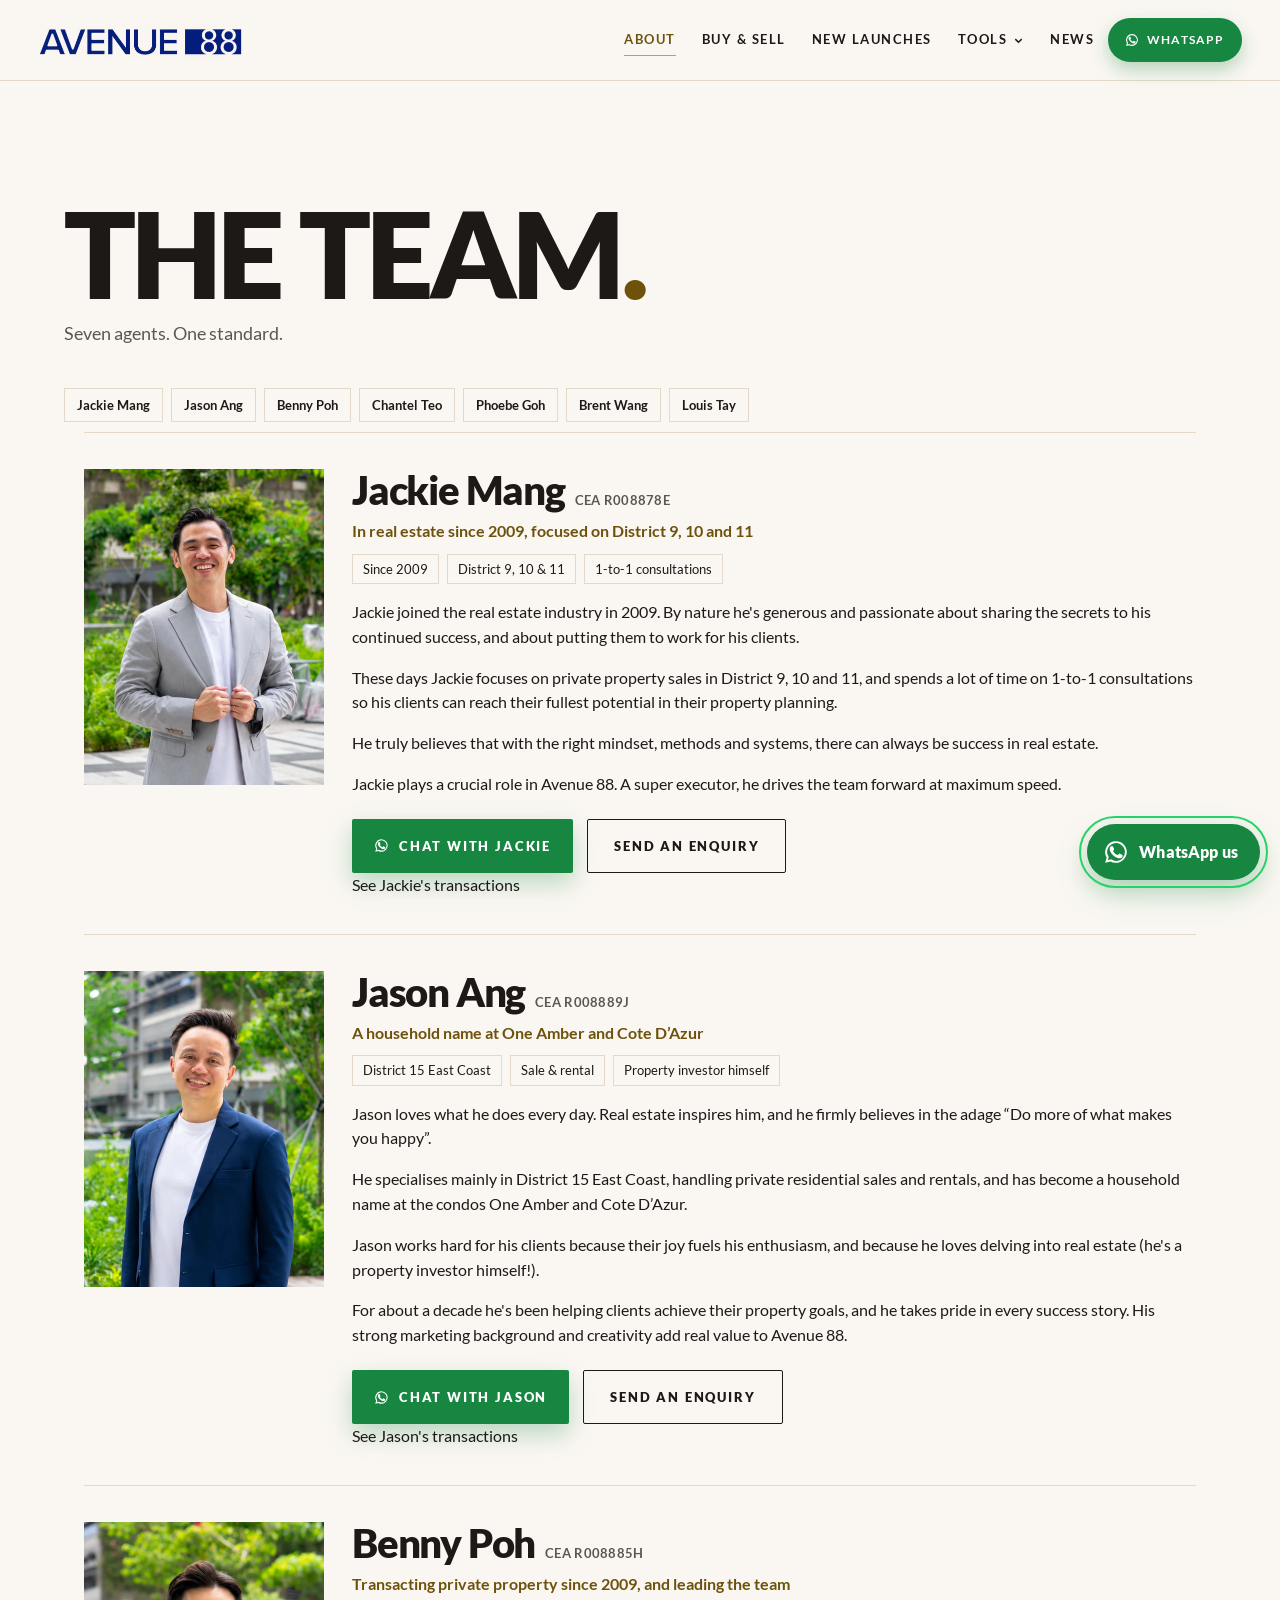
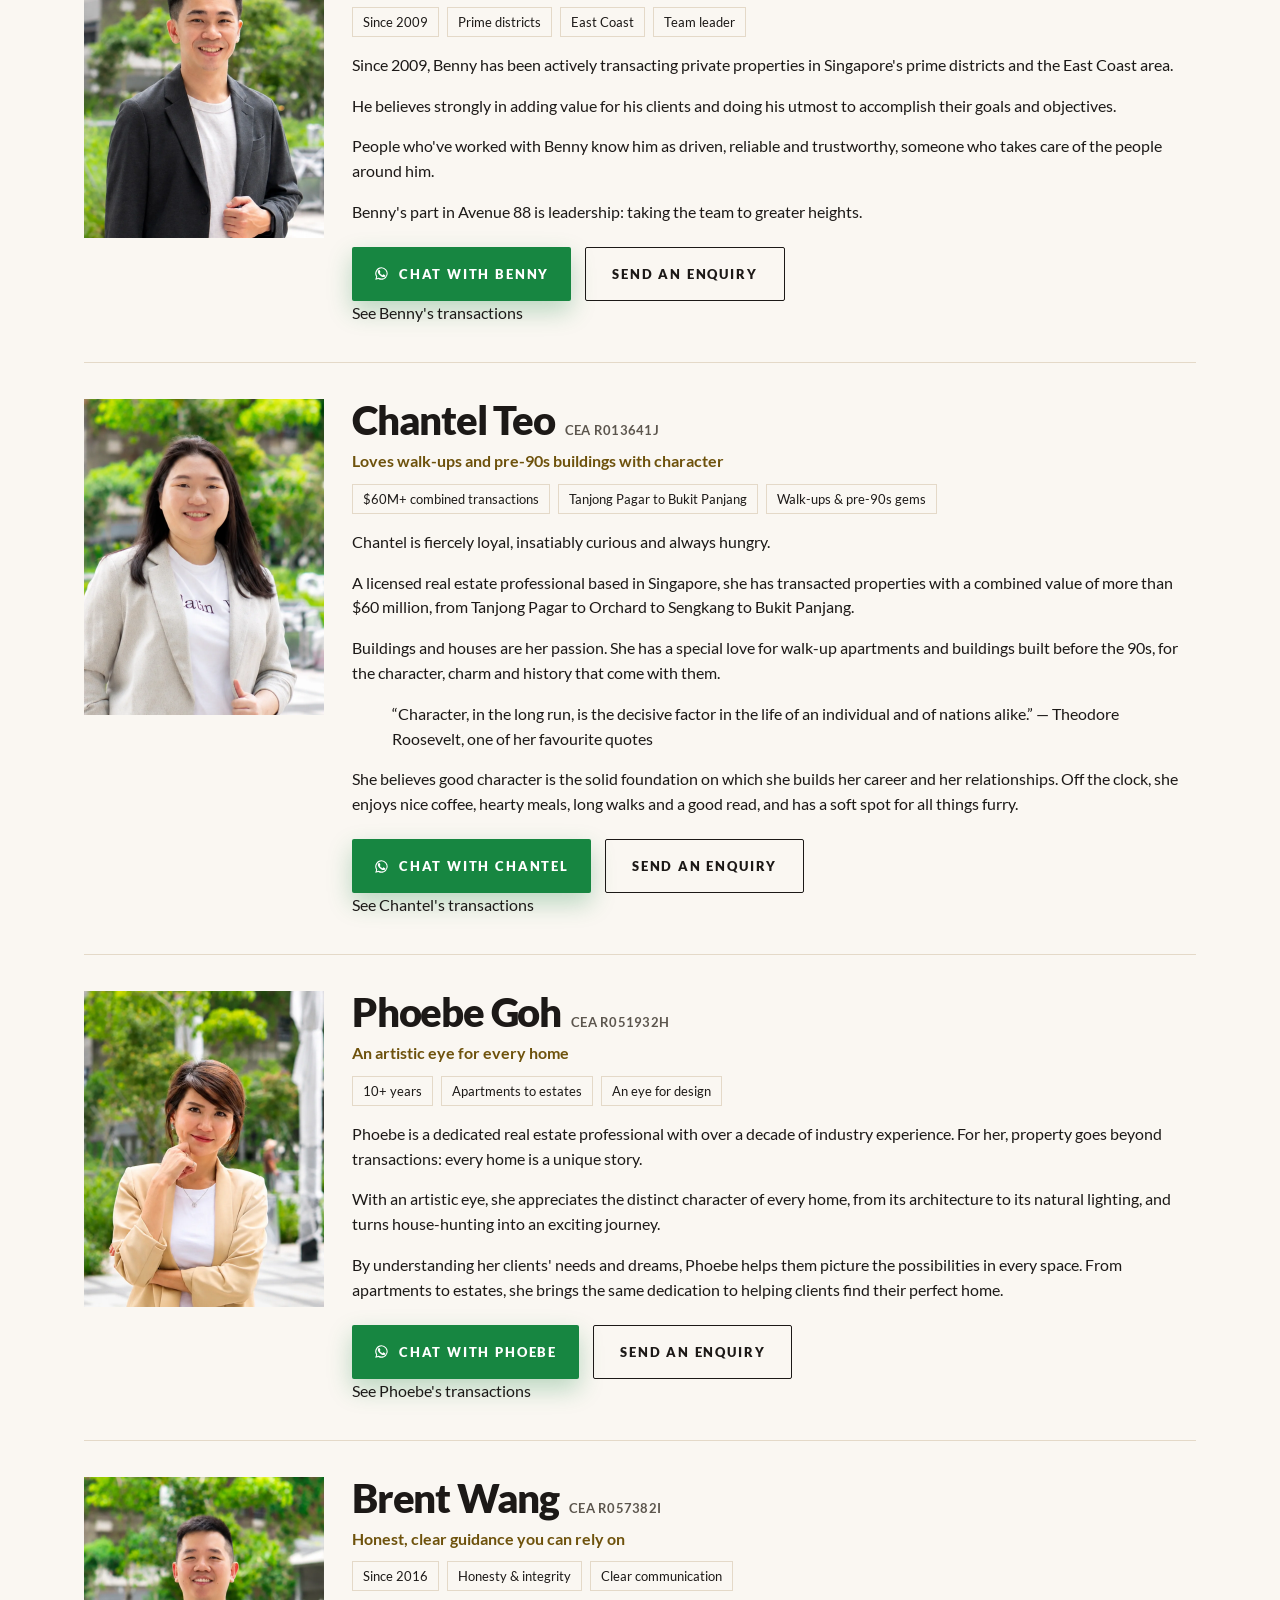
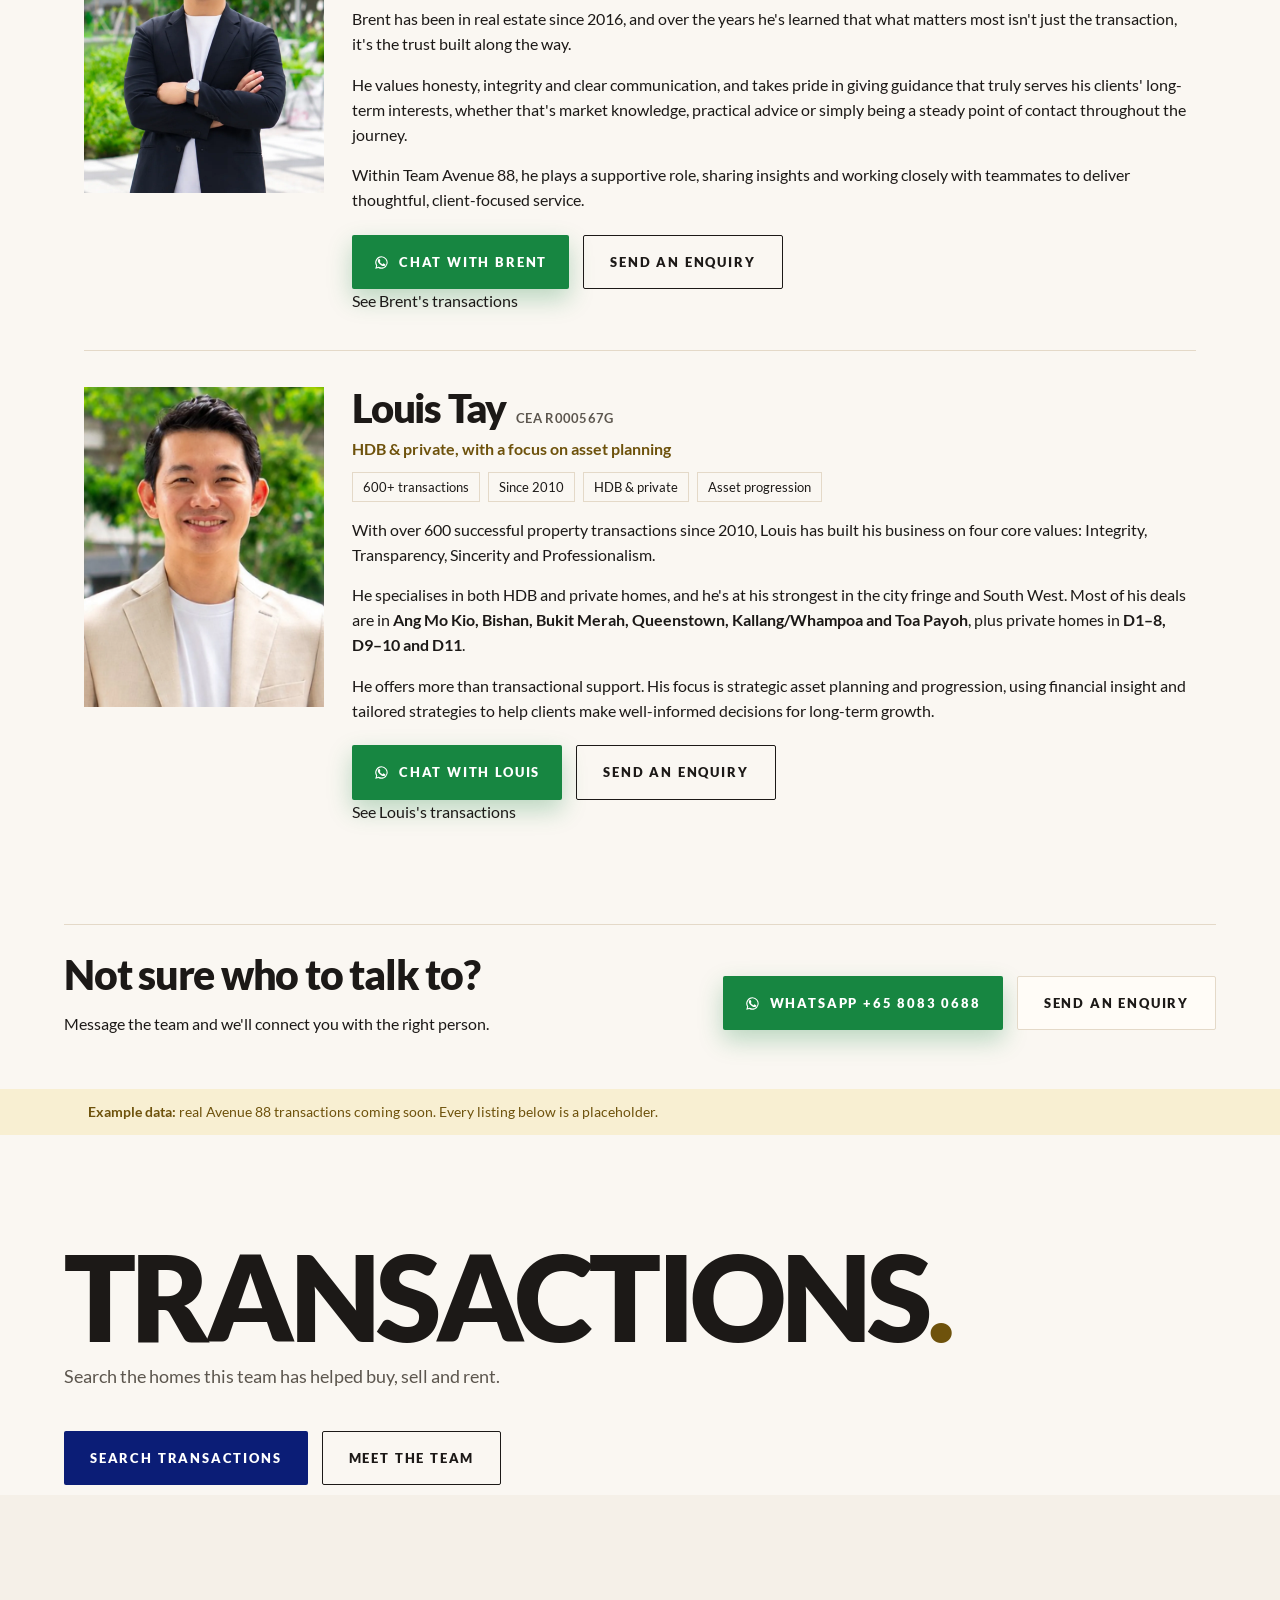
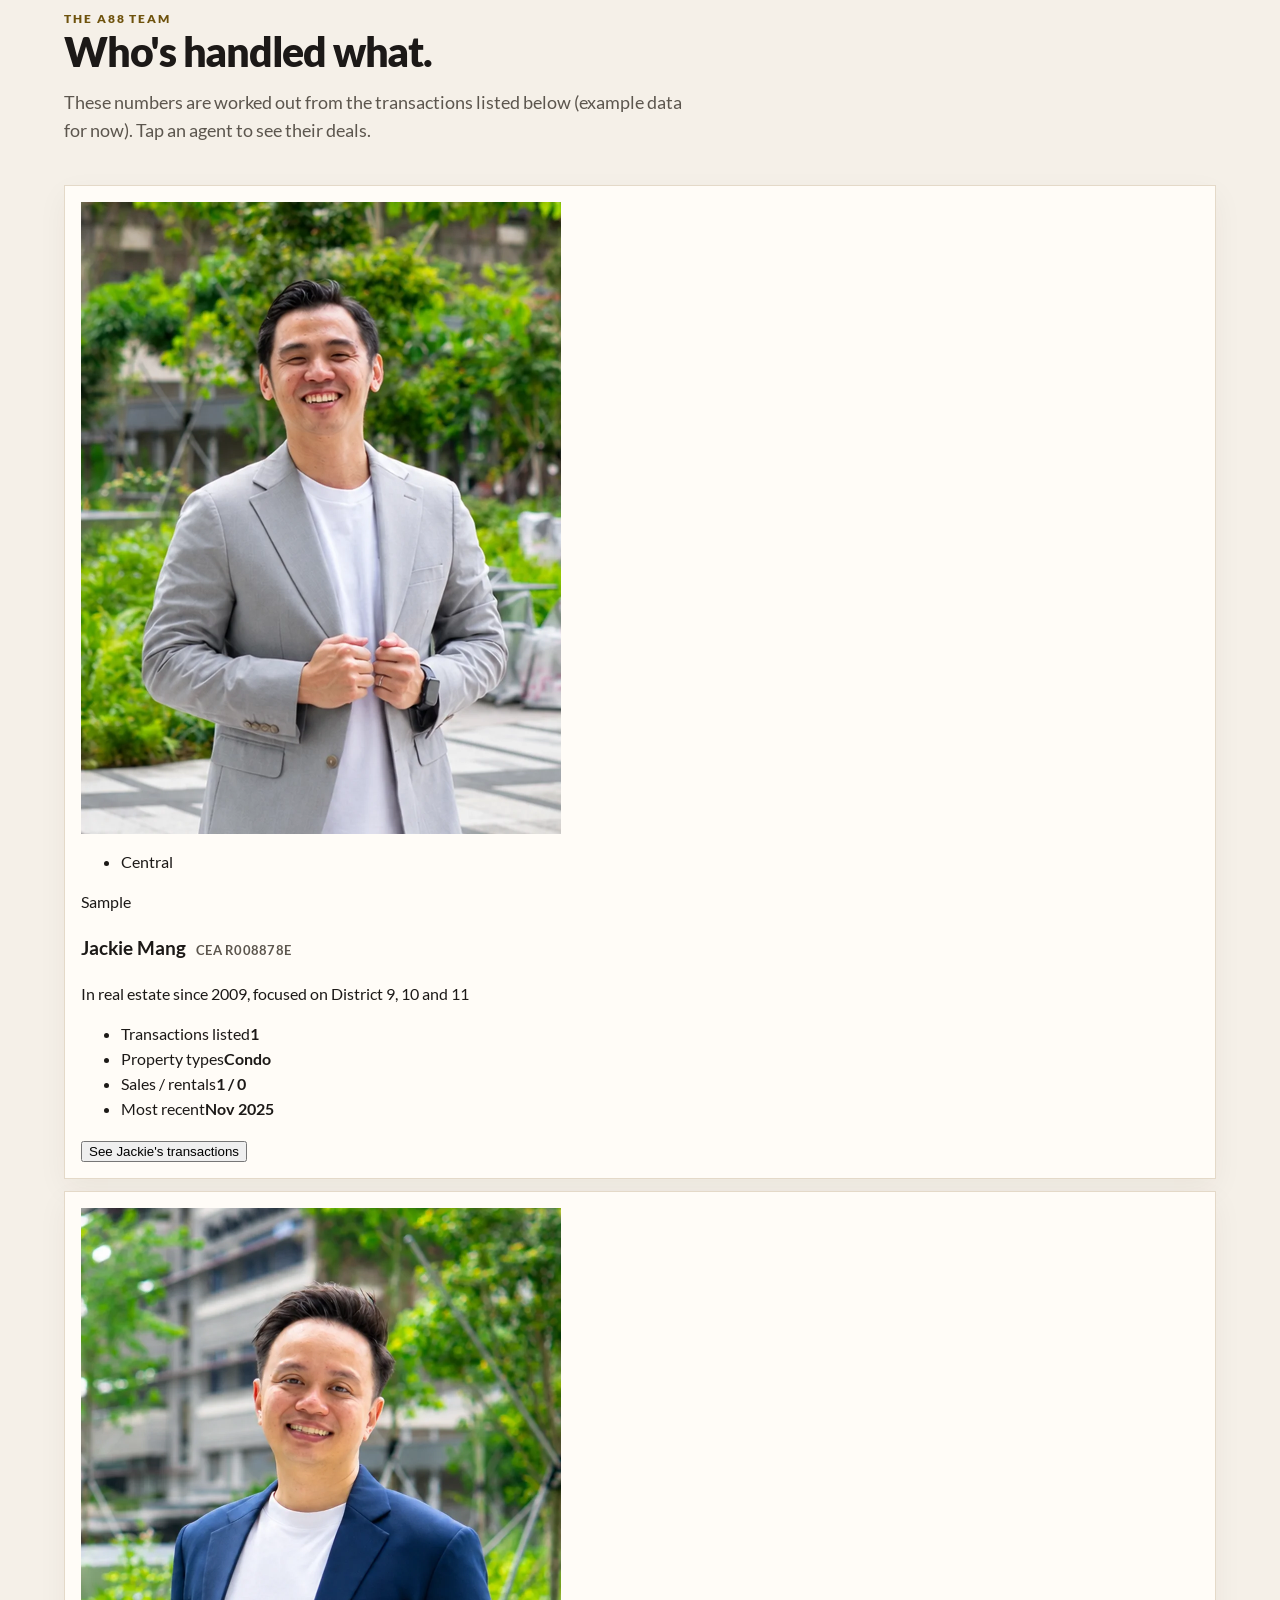
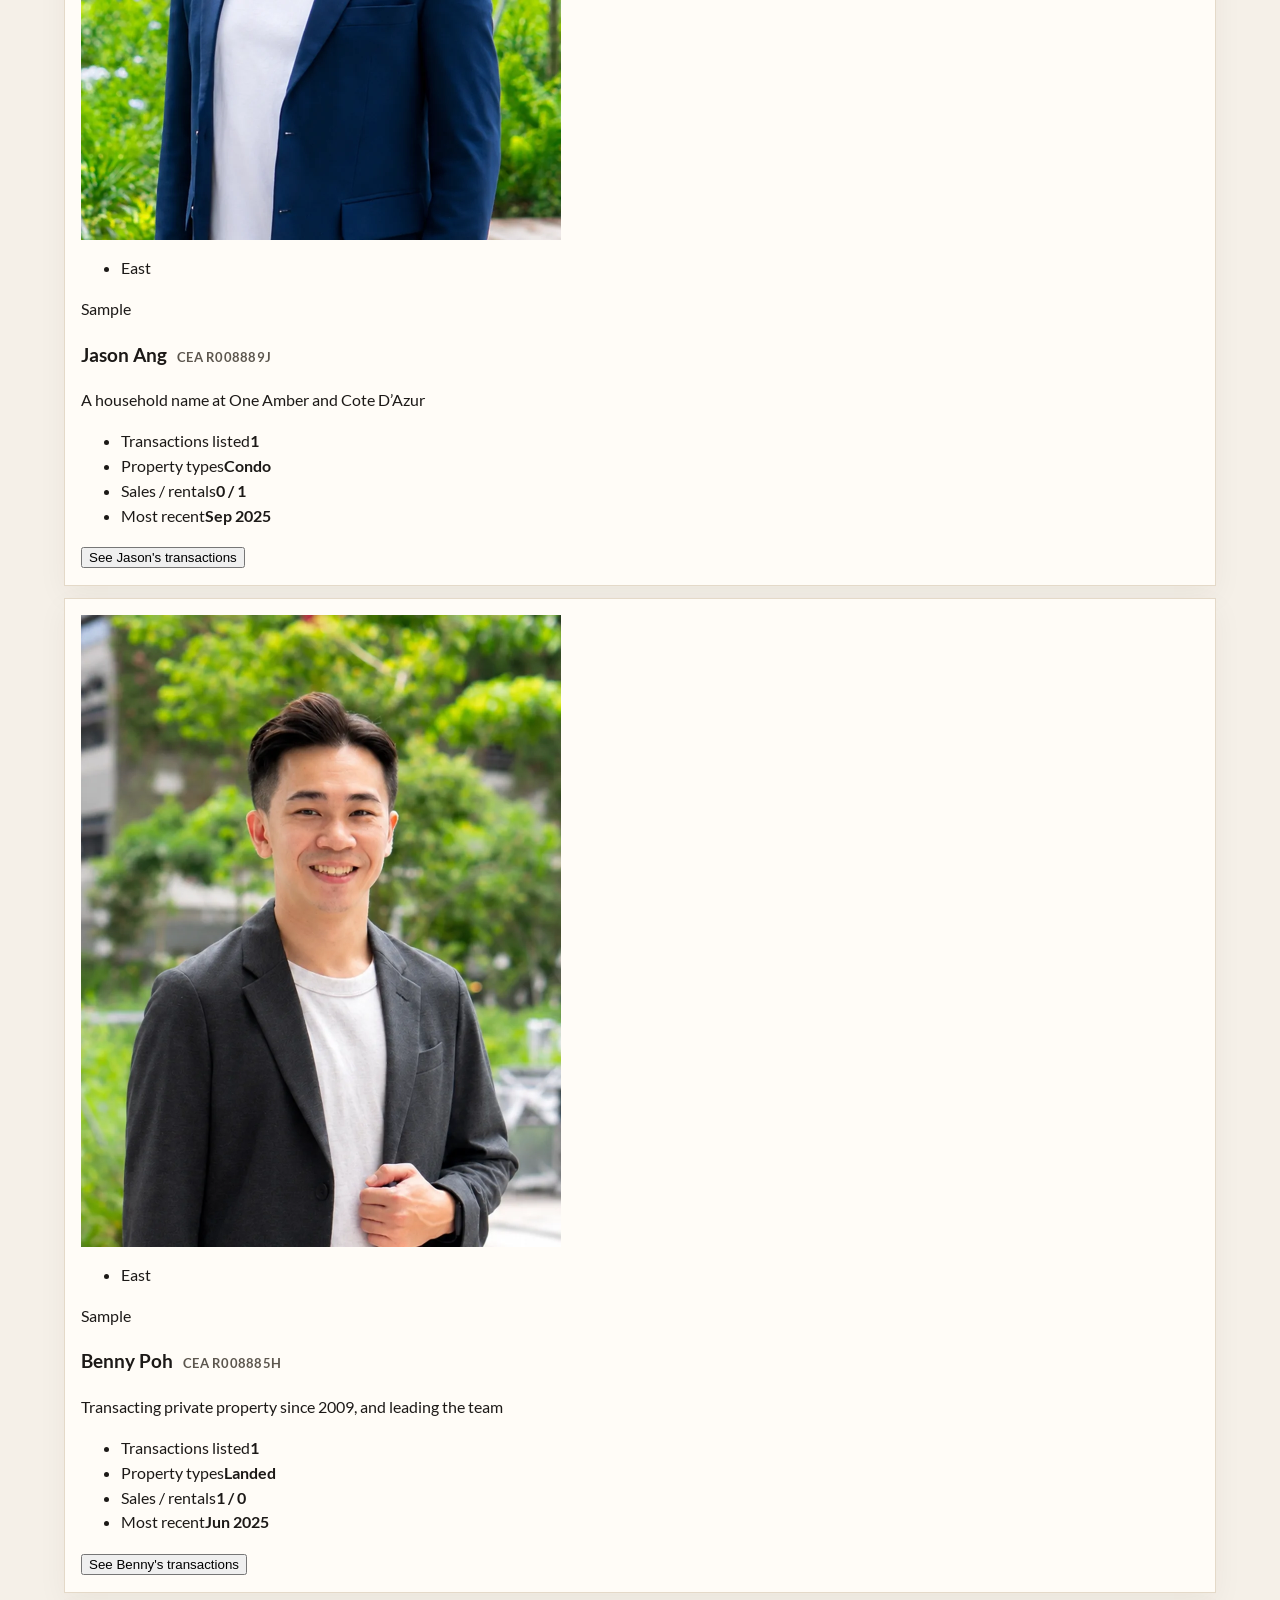
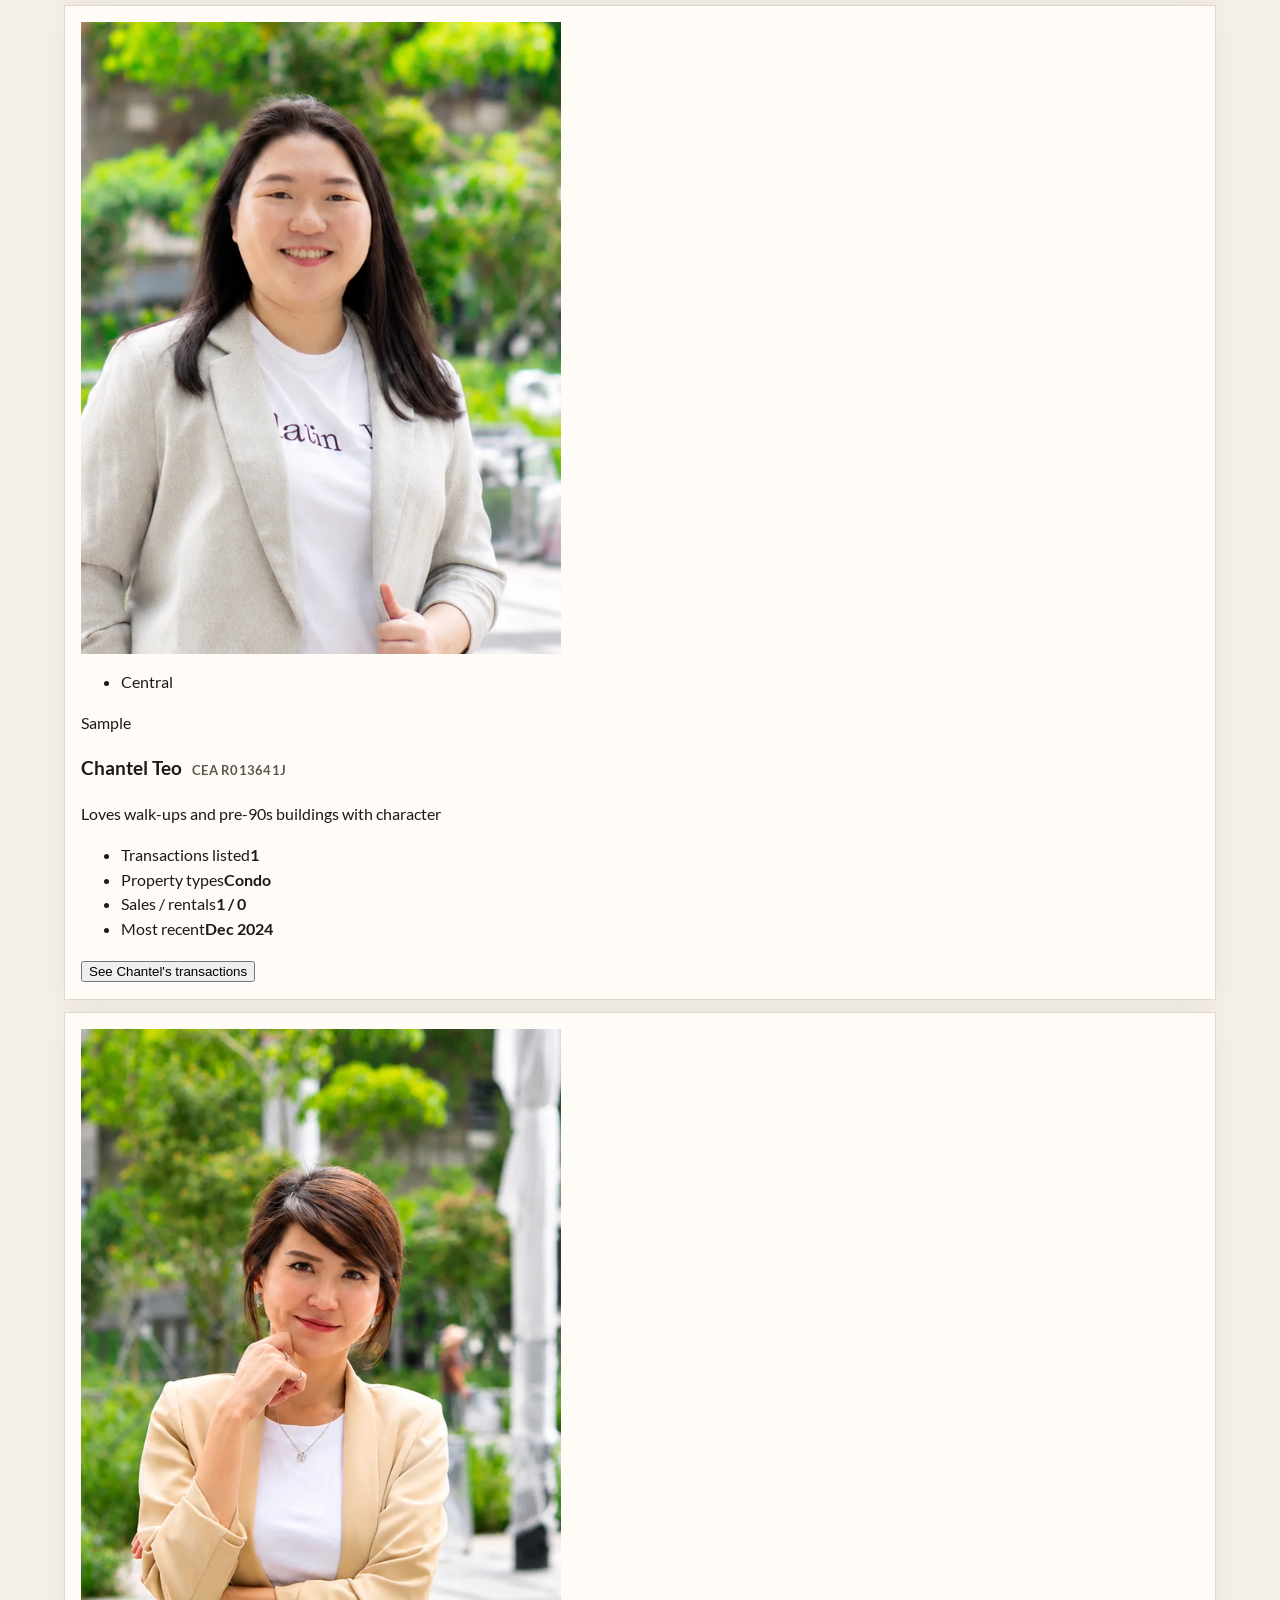
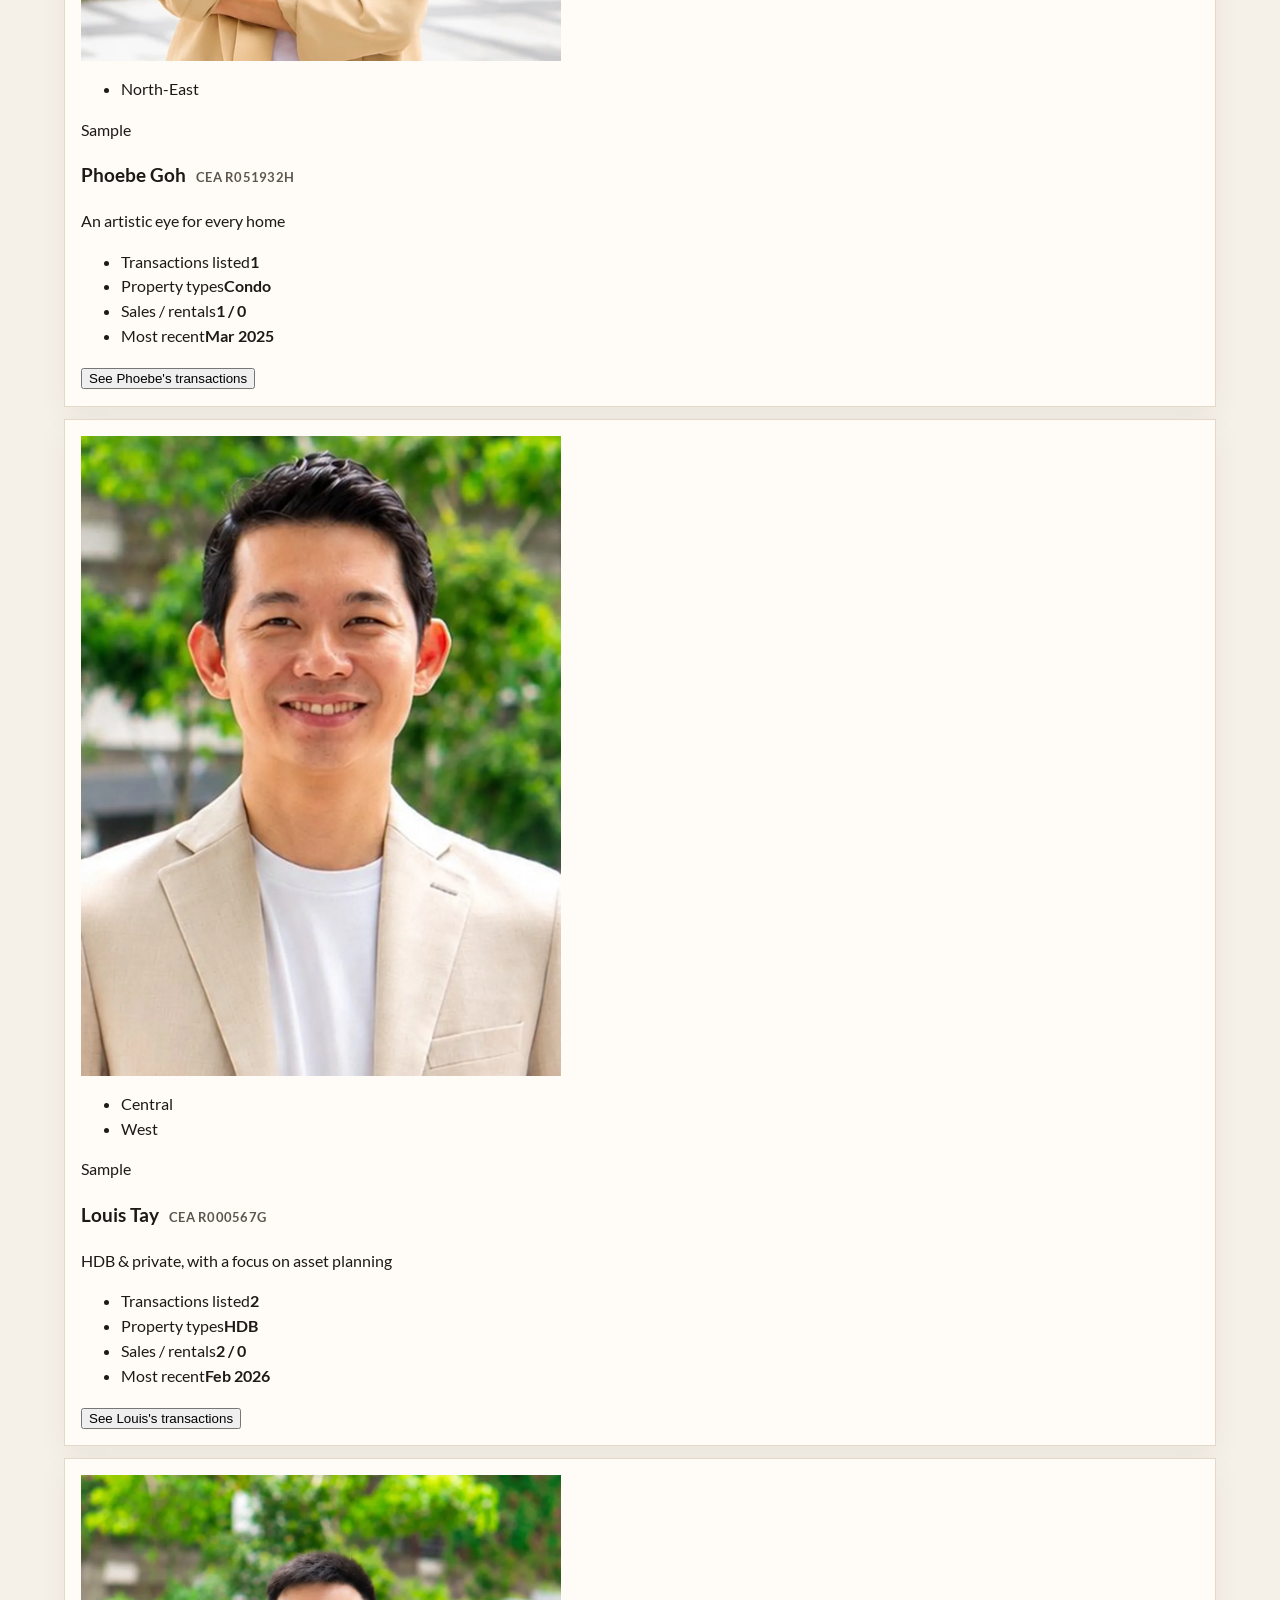
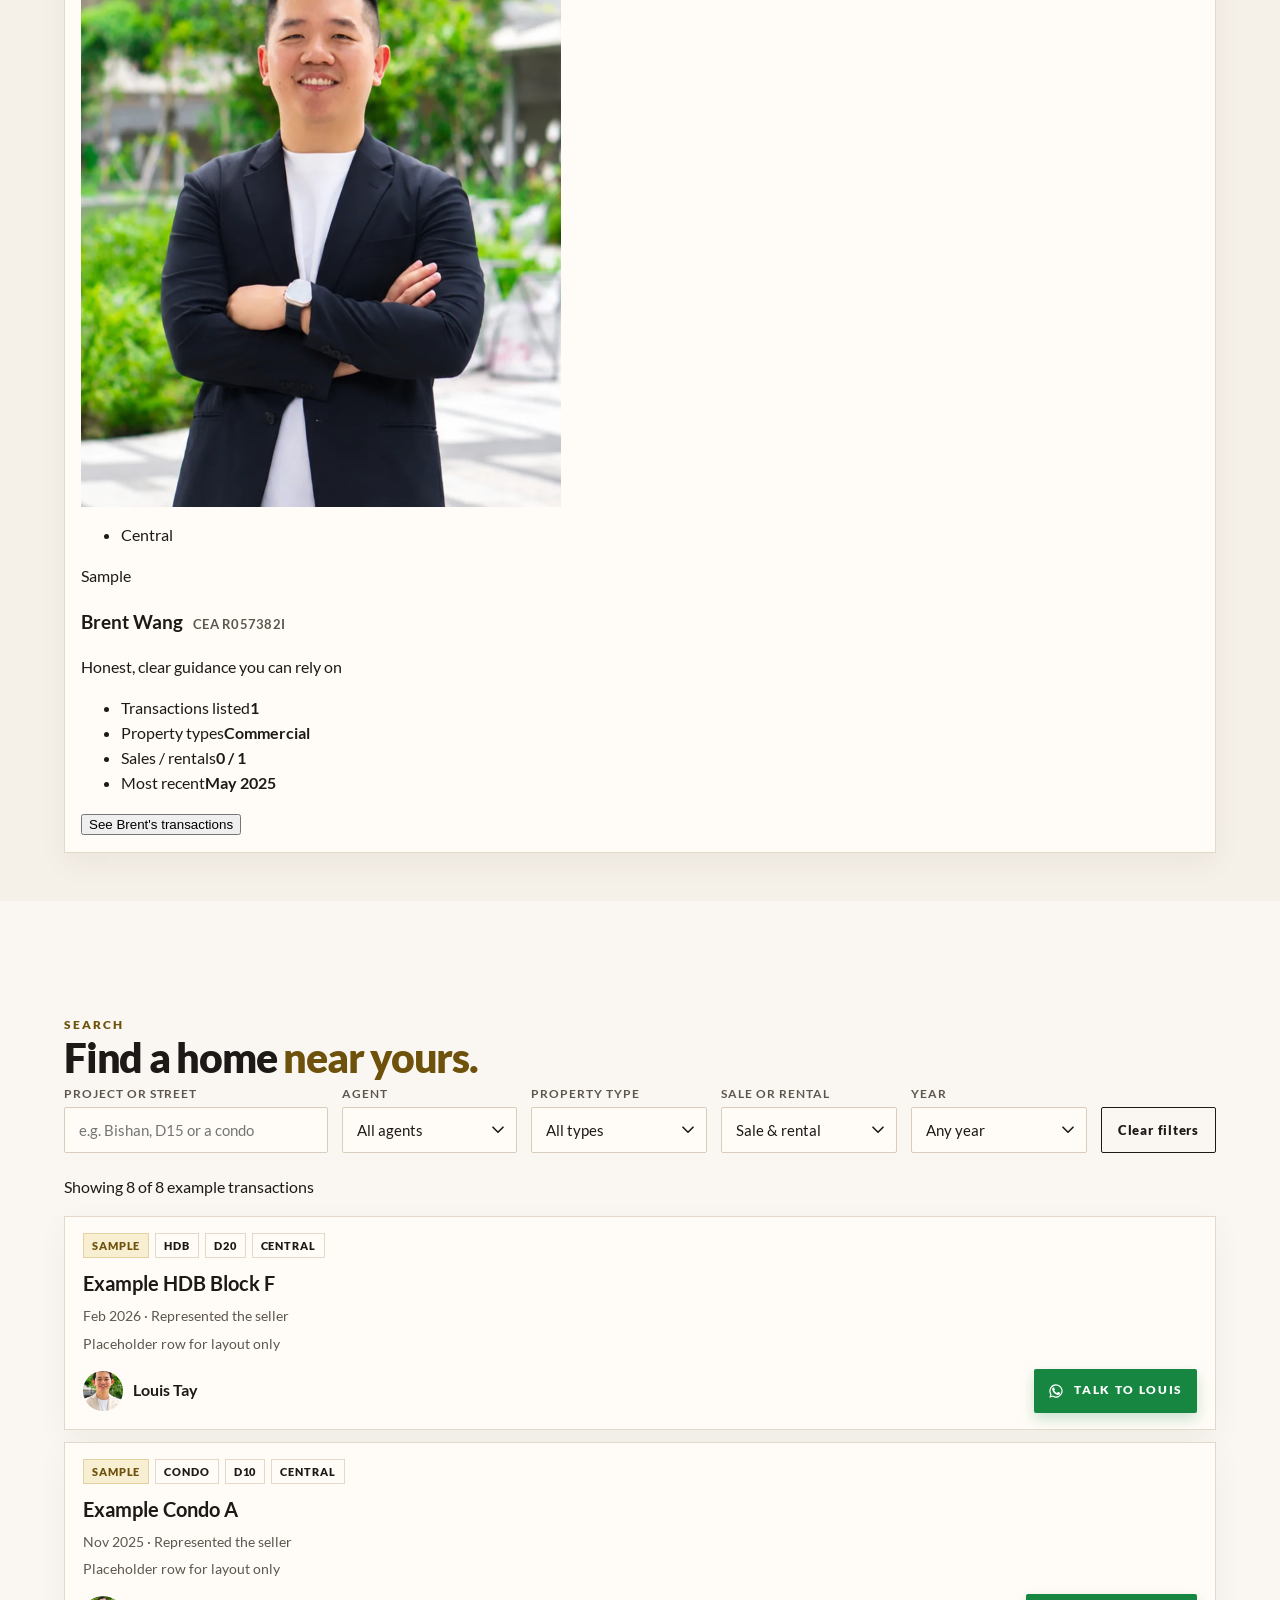
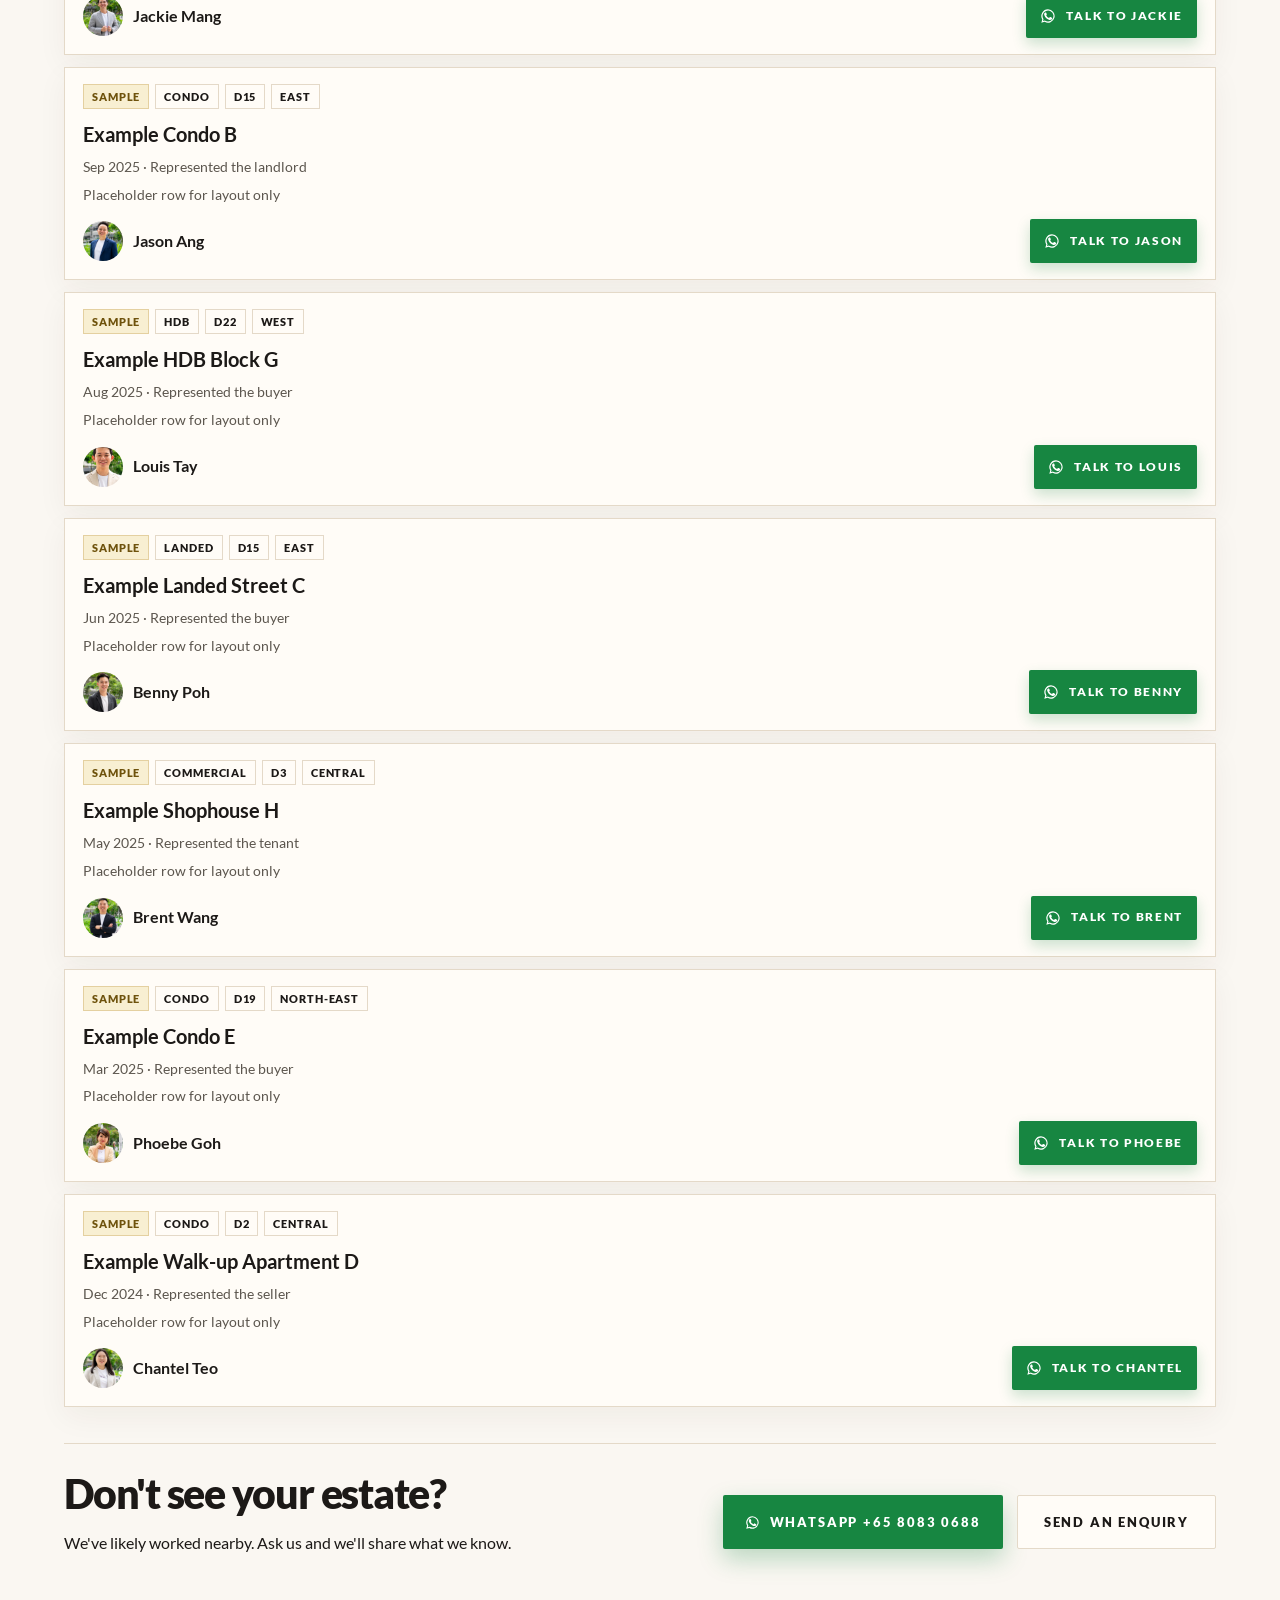
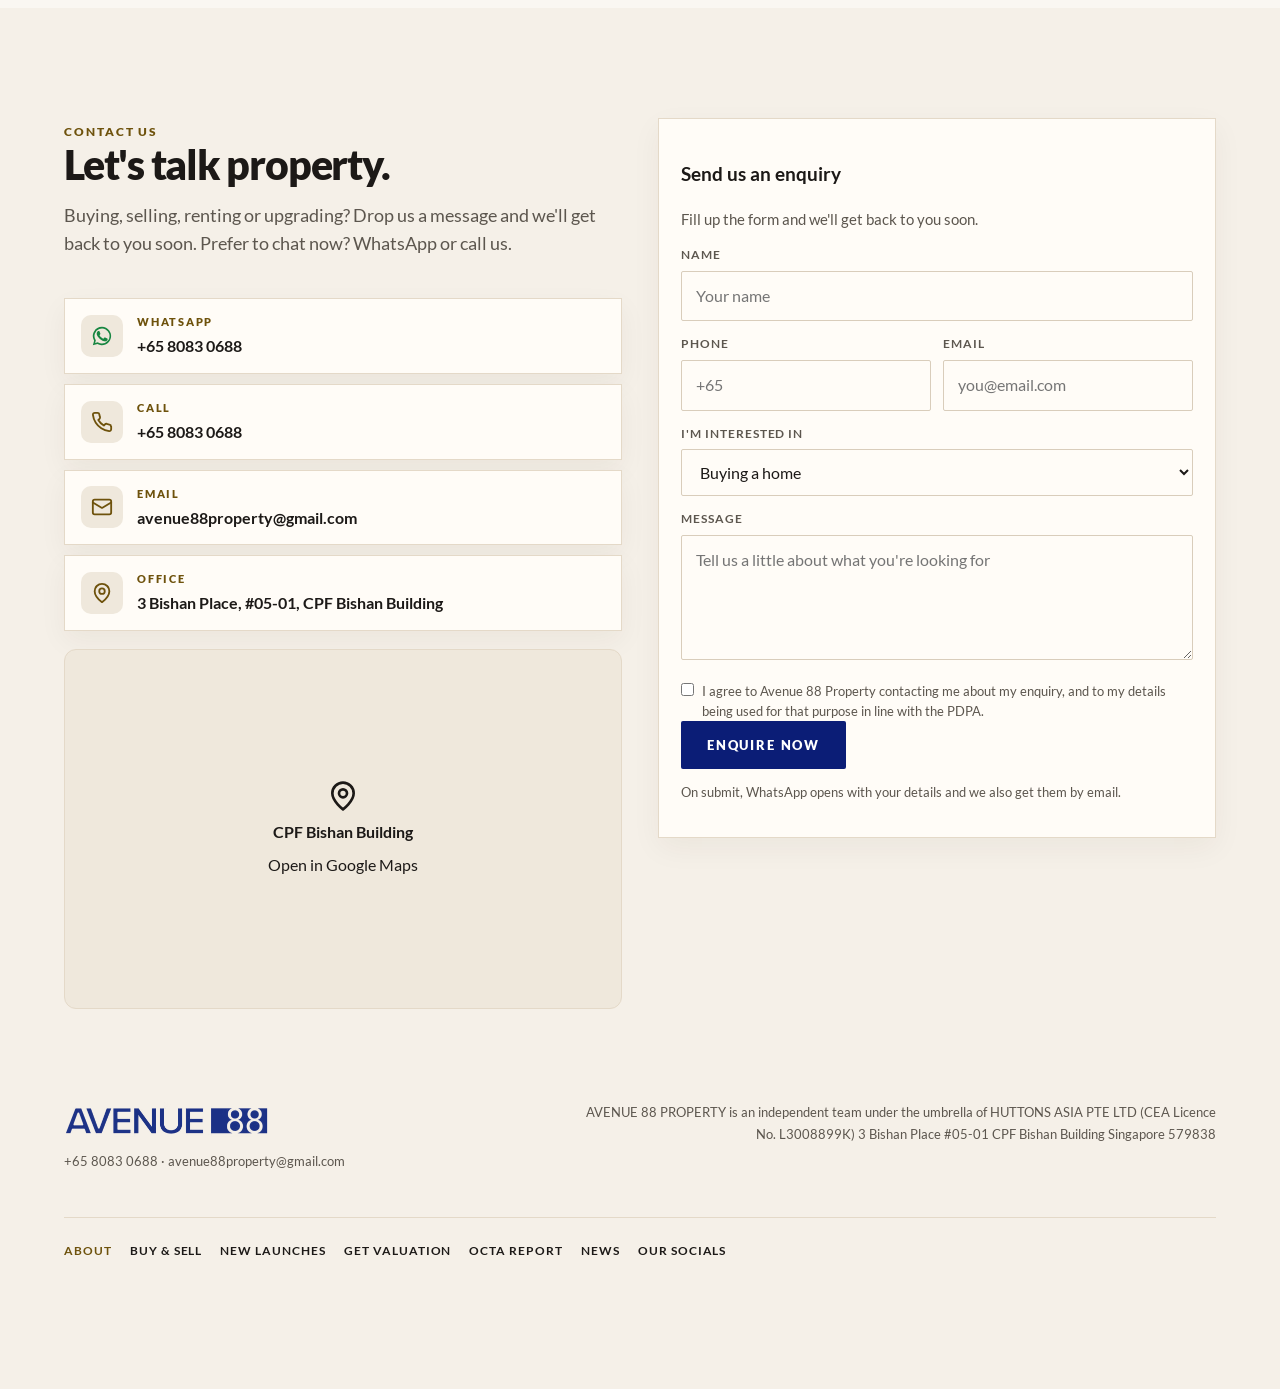
==== commit 35475d4c: "Sharper agent photos for six agents Replaces the photos of Jason Ang, Jackie Mang, Benny Poh, Brent " ====
--- a/about.html
+++ b/about.html
@@ -31,7 +31,7 @@
 <div class="jump"><a href="#jackie-mang">Jackie Mang</a><a href="#jason-ang">Jason Ang</a><a href="#benny-poh">Benny Poh</a><a href="#chantel-teo">Chantel Teo</a><a href="#phoebe-goh">Phoebe Goh</a><a href="#brent-wang">Brent Wang</a><a href="#louis-tay">Louis Tay</a></div>
 </div></section>
 <section style="padding-bottom:64px"><div class="wrap">
-<article class="bio" id="jackie-mang"><img src="img/team-jackie-mang.webp" alt="Jackie Mang" loading="lazy" width="480" height="632"><div><h2 class="nm">Jackie Mang <span class="cea">CEA R008878E</span></h2><span class="role">In real estate since 2009, focused on District 9, 10 and 11</span><ul class="facts"><li>Since 2009</li><li>District 9, 10 &amp; 11</li><li>1-to-1 consultations</li></ul><p>Jackie joined the real estate industry in 2009. By nature he's generous and passionate about sharing the secrets to his continued success, and about putting them to work for his clients.</p><p>These days Jackie focuses on private property sales in District 9, 10 and 11, and spends a lot of time on 1-to-1 consultations so his clients can reach their fullest potential in their property planning.</p><p>He truly believes that with the right mindset, methods and systems, there can always be success in real estate.</p><p>Jackie plays a crucial role in Avenue 88. A super executor, he drives the team forward at maximum speed.</p><div class="btn-row" style="margin-top:22px"><a class="btn btn-wa" href="https://wa.me/6580830688?text=Hi%2C%20I%27d%20like%20to%20speak%20with%20Jackie%20from%20Avenue%2088." target="_blank" rel="noopener"><svg viewBox="0 0 24 24" fill="currentColor" aria-hidden="true"><path d="M17.5 14.4c-.3-.1-1.7-.8-2-.9-.3-.1-.5-.1-.7.1-.2.3-.8.9-.9 1.1-.2.2-.3.2-.6.1-.3-.1-1.2-.5-2.3-1.4-.9-.8-1.4-1.7-1.6-2-.2-.3 0-.5.1-.6l.4-.5c.2-.2.2-.3.3-.5.1-.2 0-.4 0-.5l-.9-2.2c-.2-.6-.5-.5-.7-.5h-.6c-.2 0-.5.1-.8.4-.3.3-1 1-1 2.5s1.1 2.9 1.2 3.1c.1.2 2.1 3.2 5.1 4.5.7.3 1.3.5 1.7.6.7.2 1.4.2 1.9.1.6-.1 1.7-.7 1.9-1.4.2-.7.2-1.3.2-1.4-.1-.1-.3-.2-.6-.3zM12 2a10 10 0 0 0-8.6 15.1L2 22l5-1.3A10 10 0 1 0 12 2zm0 18.2c-1.5 0-3-.4-4.2-1.2l-.3-.2-3 .8.8-2.9-.2-.3A8.2 8.2 0 1 1 12 20.2z"/></svg>Chat with Jackie</a><a class="btn btn-ghost" href="#contact">Send an enquiry</a></div><a class="tx-link" href="about.html?agent=jackie-mang#tx-search">See Jackie's transactions</a></div></article><article class="bio" id="jason-ang"><img src="img/team-jason-ang.webp" alt="Jason Ang" loading="lazy" width="480" height="632"><div><h2 class="nm">Jason Ang <span class="cea">CEA R008889J</span></h2><span class="role">A household name at One Amber and Cote D’Azur</span><ul class="facts"><li>District 15 East Coast</li><li>Sale &amp; rental</li><li>Property investor himself</li></ul><p>Jason loves what he does every day. Real estate inspires him, and he firmly believes in the adage “Do more of what makes you happy”.</p><p>He specialises mainly in District 15 East Coast, handling private residential sales and rentals, and has become a household name at the condos One Amber and Cote D’Azur.</p><p>Jason works hard for his clients because their joy fuels his enthusiasm, and because he loves delving into real estate (he's a property investor himself!).</p><p>For about a decade he's been helping clients achieve their property goals, and he takes pride in every success story. His strong marketing background and creativity add real value to Avenue 88.</p><div class="btn-row" style="margin-top:22px"><a class="btn btn-wa" href="https://wa.me/6580830688?text=Hi%2C%20I%27d%20like%20to%20speak%20with%20Jason%20from%20Avenue%2088." target="_blank" rel="noopener"><svg viewBox="0 0 24 24" fill="currentColor" aria-hidden="true"><path d="M17.5 14.4c-.3-.1-1.7-.8-2-.9-.3-.1-.5-.1-.7.1-.2.3-.8.9-.9 1.1-.2.2-.3.2-.6.1-.3-.1-1.2-.5-2.3-1.4-.9-.8-1.4-1.7-1.6-2-.2-.3 0-.5.1-.6l.4-.5c.2-.2.2-.3.3-.5.1-.2 0-.4 0-.5l-.9-2.2c-.2-.6-.5-.5-.7-.5h-.6c-.2 0-.5.1-.8.4-.3.3-1 1-1 2.5s1.1 2.9 1.2 3.1c.1.2 2.1 3.2 5.1 4.5.7.3 1.3.5 1.7.6.7.2 1.4.2 1.9.1.6-.1 1.7-.7 1.9-1.4.2-.7.2-1.3.2-1.4-.1-.1-.3-.2-.6-.3zM12 2a10 10 0 0 0-8.6 15.1L2 22l5-1.3A10 10 0 1 0 12 2zm0 18.2c-1.5 0-3-.4-4.2-1.2l-.3-.2-3 .8.8-2.9-.2-.3A8.2 8.2 0 1 1 12 20.2z"/></svg>Chat with Jason</a><a class="btn btn-ghost" href="#contact">Send an enquiry</a></div><a class="tx-link" href="about.html?agent=jason-ang#tx-search">See Jason's transactions</a></div></article><article class="bio" id="benny-poh"><img src="img/team-benny-poh.webp" alt="Benny Poh" loading="lazy" width="480" height="632"><div><h2 class="nm">Benny Poh <span class="cea">CEA R008885H</span></h2><span class="role">Transacting private property since 2009, and leading the team</span><ul class="facts"><li>Since 2009</li><li>Prime districts</li><li>East Coast</li><li>Team leader</li></ul><p>Since 2009, Benny has been actively transacting private properties in Singapore's prime districts and the East Coast area.</p><p>He believes strongly in adding value for his clients and doing his utmost to accomplish their goals and objectives.</p><p>People who've worked with Benny know him as driven, reliable and trustworthy, someone who takes care of the people around him.</p><p>Benny's part in Avenue 88 is leadership: taking the team to greater heights.</p><div class="btn-row" style="margin-top:22px"><a class="btn btn-wa" href="https://wa.me/6580830688?text=Hi%2C%20I%27d%20like%20to%20speak%20with%20Benny%20from%20Avenue%2088." target="_blank" rel="noopener"><svg viewBox="0 0 24 24" fill="currentColor" aria-hidden="true"><path d="M17.5 14.4c-.3-.1-1.7-.8-2-.9-.3-.1-.5-.1-.7.1-.2.3-.8.9-.9 1.1-.2.2-.3.2-.6.1-.3-.1-1.2-.5-2.3-1.4-.9-.8-1.4-1.7-1.6-2-.2-.3 0-.5.1-.6l.4-.5c.2-.2.2-.3.3-.5.1-.2 0-.4 0-.5l-.9-2.2c-.2-.6-.5-.5-.7-.5h-.6c-.2 0-.5.1-.8.4-.3.3-1 1-1 2.5s1.1 2.9 1.2 3.1c.1.2 2.1 3.2 5.1 4.5.7.3 1.3.5 1.7.6.7.2 1.4.2 1.9.1.6-.1 1.7-.7 1.9-1.4.2-.7.2-1.3.2-1.4-.1-.1-.3-.2-.6-.3zM12 2a10 10 0 0 0-8.6 15.1L2 22l5-1.3A10 10 0 1 0 12 2zm0 18.2c-1.5 0-3-.4-4.2-1.2l-.3-.2-3 .8.8-2.9-.2-.3A8.2 8.2 0 1 1 12 20.2z"/></svg>Chat with Benny</a><a class="btn btn-ghost" href="#contact">Send an enquiry</a></div><a class="tx-link" href="about.html?agent=benny-poh#tx-search">See Benny's transactions</a></div></article><article class="bio" id="chantel-teo"><img src="img/team-chantel-teo.webp" alt="Chantel Teo" loading="lazy" width="480" height="632"><div><h2 class="nm">Chantel Teo <span class="cea">CEA R013641J</span></h2><span class="role">Loves walk-ups and pre-90s buildings with character</span><ul class="facts"><li>$60M+ combined transactions</li><li>Tanjong Pagar to Bukit Panjang</li><li>Walk-ups &amp; pre-90s gems</li></ul><p>Chantel is fiercely loyal, insatiably curious and always hungry.</p><p>A licensed real estate professional based in Singapore, she has transacted properties with a combined value of more than $60 million, from Tanjong Pagar to Orchard to Sengkang to Bukit Panjang.</p><p>Buildings and houses are her passion. She has a special love for walk-up apartments and buildings built before the 90s, for the character, charm and history that come with them.</p><blockquote>“Character, in the long run, is the decisive factor in the life of an individual and of nations alike.” — Theodore Roosevelt, one of her favourite quotes</blockquote><p>She believes good character is the solid foundation on which she builds her career and her relationships. Off the clock, she enjoys nice coffee, hearty meals, long walks and a good read, and has a soft spot for all things furry.</p><div class="btn-row" style="margin-top:22px"><a class="btn btn-wa" href="https://wa.me/6580830688?text=Hi%2C%20I%27d%20like%20to%20speak%20with%20Chantel%20from%20Avenue%2088." target="_blank" rel="noopener"><svg viewBox="0 0 24 24" fill="currentColor" aria-hidden="true"><path d="M17.5 14.4c-.3-.1-1.7-.8-2-.9-.3-.1-.5-.1-.7.1-.2.3-.8.9-.9 1.1-.2.2-.3.2-.6.1-.3-.1-1.2-.5-2.3-1.4-.9-.8-1.4-1.7-1.6-2-.2-.3 0-.5.1-.6l.4-.5c.2-.2.2-.3.3-.5.1-.2 0-.4 0-.5l-.9-2.2c-.2-.6-.5-.5-.7-.5h-.6c-.2 0-.5.1-.8.4-.3.3-1 1-1 2.5s1.1 2.9 1.2 3.1c.1.2 2.1 3.2 5.1 4.5.7.3 1.3.5 1.7.6.7.2 1.4.2 1.9.1.6-.1 1.7-.7 1.9-1.4.2-.7.2-1.3.2-1.4-.1-.1-.3-.2-.6-.3zM12 2a10 10 0 0 0-8.6 15.1L2 22l5-1.3A10 10 0 1 0 12 2zm0 18.2c-1.5 0-3-.4-4.2-1.2l-.3-.2-3 .8.8-2.9-.2-.3A8.2 8.2 0 1 1 12 20.2z"/></svg>Chat with Chantel</a><a class="btn btn-ghost" href="#contact">Send an enquiry</a></div><a class="tx-link" href="about.html?agent=chantel-teo#tx-search">See Chantel's transactions</a></div></article><article class="bio" id="phoebe-goh"><img src="img/team-phoebe-goh.webp" alt="Phoebe Goh" loading="lazy" width="480" height="632"><div><h2 class="nm">Phoebe Goh <span class="cea">CEA R051932H</span></h2><span class="role">An artistic eye for every home</span><ul class="facts"><li>10+ years</li><li>Apartments to estates</li><li>An eye for design</li></ul><p>Phoebe is a dedicated real estate professional with over a decade of industry experience. For her, property goes beyond transactions: every home is a unique story.</p><p>With an artistic eye, she appreciates the distinct character of every home, from its architecture to its natural lighting, and turns house-hunting into an exciting journey.</p><p>By understanding her clients' needs and dreams, Phoebe helps them picture the possibilities in every space. From apartments to estates, she brings the same dedication to helping clients find their perfect home.</p><div class="btn-row" style="margin-top:22px"><a class="btn btn-wa" href="https://wa.me/6580830688?text=Hi%2C%20I%27d%20like%20to%20speak%20with%20Phoebe%20from%20Avenue%2088." target="_blank" rel="noopener"><svg viewBox="0 0 24 24" fill="currentColor" aria-hidden="true"><path d="M17.5 14.4c-.3-.1-1.7-.8-2-.9-.3-.1-.5-.1-.7.1-.2.3-.8.9-.9 1.1-.2.2-.3.2-.6.1-.3-.1-1.2-.5-2.3-1.4-.9-.8-1.4-1.7-1.6-2-.2-.3 0-.5.1-.6l.4-.5c.2-.2.2-.3.3-.5.1-.2 0-.4 0-.5l-.9-2.2c-.2-.6-.5-.5-.7-.5h-.6c-.2 0-.5.1-.8.4-.3.3-1 1-1 2.5s1.1 2.9 1.2 3.1c.1.2 2.1 3.2 5.1 4.5.7.3 1.3.5 1.7.6.7.2 1.4.2 1.9.1.6-.1 1.7-.7 1.9-1.4.2-.7.2-1.3.2-1.4-.1-.1-.3-.2-.6-.3zM12 2a10 10 0 0 0-8.6 15.1L2 22l5-1.3A10 10 0 1 0 12 2zm0 18.2c-1.5 0-3-.4-4.2-1.2l-.3-.2-3 .8.8-2.9-.2-.3A8.2 8.2 0 1 1 12 20.2z"/></svg>Chat with Phoebe</a><a class="btn btn-ghost" href="#contact">Send an enquiry</a></div><a class="tx-link" href="about.html?agent=phoebe-goh#tx-search">See Phoebe's transactions</a></div></article><article class="bio" id="brent-wang"><img src="img/team-brent-wang.webp" alt="Brent Wang" loading="lazy" width="480" height="632"><div><h2 class="nm">Brent Wang <span class="cea">CEA R057382I</span></h2><span class="role">Honest, clear guidance you can rely on</span><ul class="facts"><li>Since 2016</li><li>Honesty &amp; integrity</li><li>Clear communication</li></ul><p>Brent has been in real estate since 2016, and over the years he's learned that what matters most isn't just the transaction, it's the trust built along the way.</p><p>He values honesty, integrity and clear communication, and takes pride in giving guidance that truly serves his clients' long-term interests, whether that's market knowledge, practical advice or simply being a steady point of contact throughout the journey.</p><p>Within Team Avenue 88, he plays a supportive role, sharing insights and working closely with teammates to deliver thoughtful, client-focused service.</p><div class="btn-row" style="margin-top:22px"><a class="btn btn-wa" href="https://wa.me/6580830688?text=Hi%2C%20I%27d%20like%20to%20speak%20with%20Brent%20from%20Avenue%2088." target="_blank" rel="noopener"><svg viewBox="0 0 24 24" fill="currentColor" aria-hidden="true"><path d="M17.5 14.4c-.3-.1-1.7-.8-2-.9-.3-.1-.5-.1-.7.1-.2.3-.8.9-.9 1.1-.2.2-.3.2-.6.1-.3-.1-1.2-.5-2.3-1.4-.9-.8-1.4-1.7-1.6-2-.2-.3 0-.5.1-.6l.4-.5c.2-.2.2-.3.3-.5.1-.2 0-.4 0-.5l-.9-2.2c-.2-.6-.5-.5-.7-.5h-.6c-.2 0-.5.1-.8.4-.3.3-1 1-1 2.5s1.1 2.9 1.2 3.1c.1.2 2.1 3.2 5.1 4.5.7.3 1.3.5 1.7.6.7.2 1.4.2 1.9.1.6-.1 1.7-.7 1.9-1.4.2-.7.2-1.3.2-1.4-.1-.1-.3-.2-.6-.3zM12 2a10 10 0 0 0-8.6 15.1L2 22l5-1.3A10 10 0 1 0 12 2zm0 18.2c-1.5 0-3-.4-4.2-1.2l-.3-.2-3 .8.8-2.9-.2-.3A8.2 8.2 0 1 1 12 20.2z"/></svg>Chat with Brent</a><a class="btn btn-ghost" href="#contact">Send an enquiry</a></div><a class="tx-link" href="about.html?agent=brent-wang#tx-search">See Brent's transactions</a></div></article><article class="bio" id="louis-tay"><img src="img/team-louis-tay.webp" alt="Louis Tay" loading="lazy" width="480" height="632"><div><h2 class="nm">Louis Tay <span class="cea">CEA R000567G</span></h2><span class="role">HDB &amp; private, with a focus on asset planning</span><ul class="facts"><li>600+ transactions</li><li>Since 2010</li><li>HDB &amp; private</li><li>Asset progression</li></ul><p>With over 600 successful property transactions since 2010, Louis has built his business on four core values: Integrity, Transparency, Sincerity and Professionalism.</p><p>He specialises in both HDB and private homes, and he's at his strongest in the city fringe and South West. Most of his deals are in <strong>Ang Mo Kio, Bishan, Bukit Merah, Queenstown, Kallang/Whampoa and Toa Payoh</strong>, plus private homes in <strong>D1–8, D9–10 and D11</strong>.</p><p>He offers more than transactional support. His focus is strategic asset planning and progression, using financial insight and tailored strategies to help clients make well-informed decisions for long-term growth.</p><div class="btn-row" style="margin-top:22px"><a class="btn btn-wa" href="https://wa.me/6580830688?text=Hi%2C%20I%27d%20like%20to%20speak%20with%20Louis%20from%20Avenue%2088." target="_blank" rel="noopener"><svg viewBox="0 0 24 24" fill="currentColor" aria-hidden="true"><path d="M17.5 14.4c-.3-.1-1.7-.8-2-.9-.3-.1-.5-.1-.7.1-.2.3-.8.9-.9 1.1-.2.2-.3.2-.6.1-.3-.1-1.2-.5-2.3-1.4-.9-.8-1.4-1.7-1.6-2-.2-.3 0-.5.1-.6l.4-.5c.2-.2.2-.3.3-.5.1-.2 0-.4 0-.5l-.9-2.2c-.2-.6-.5-.5-.7-.5h-.6c-.2 0-.5.1-.8.4-.3.3-1 1-1 2.5s1.1 2.9 1.2 3.1c.1.2 2.1 3.2 5.1 4.5.7.3 1.3.5 1.7.6.7.2 1.4.2 1.9.1.6-.1 1.7-.7 1.9-1.4.2-.7.2-1.3.2-1.4-.1-.1-.3-.2-.6-.3zM12 2a10 10 0 0 0-8.6 15.1L2 22l5-1.3A10 10 0 1 0 12 2zm0 18.2c-1.5 0-3-.4-4.2-1.2l-.3-.2-3 .8.8-2.9-.2-.3A8.2 8.2 0 1 1 12 20.2z"/></svg>Chat with Louis</a><a class="btn btn-ghost" href="#contact">Send an enquiry</a></div><a class="tx-link" href="about.html?agent=louis-tay#tx-search">See Louis's transactions</a></div></article>
+<article class="bio" id="jackie-mang"><img src="img/team-jackie-mang.webp?v=20261121" alt="Jackie Mang" loading="lazy" width="480" height="632"><div><h2 class="nm">Jackie Mang <span class="cea">CEA R008878E</span></h2><span class="role">In real estate since 2009, focused on District 9, 10 and 11</span><ul class="facts"><li>Since 2009</li><li>District 9, 10 &amp; 11</li><li>1-to-1 consultations</li></ul><p>Jackie joined the real estate industry in 2009. By nature he's generous and passionate about sharing the secrets to his continued success, and about putting them to work for his clients.</p><p>These days Jackie focuses on private property sales in District 9, 10 and 11, and spends a lot of time on 1-to-1 consultations so his clients can reach their fullest potential in their property planning.</p><p>He truly believes that with the right mindset, methods and systems, there can always be success in real estate.</p><p>Jackie plays a crucial role in Avenue 88. A super executor, he drives the team forward at maximum speed.</p><div class="btn-row" style="margin-top:22px"><a class="btn btn-wa" href="https://wa.me/6580830688?text=Hi%2C%20I%27d%20like%20to%20speak%20with%20Jackie%20from%20Avenue%2088." target="_blank" rel="noopener"><svg viewBox="0 0 24 24" fill="currentColor" aria-hidden="true"><path d="M17.5 14.4c-.3-.1-1.7-.8-2-.9-.3-.1-.5-.1-.7.1-.2.3-.8.9-.9 1.1-.2.2-.3.2-.6.1-.3-.1-1.2-.5-2.3-1.4-.9-.8-1.4-1.7-1.6-2-.2-.3 0-.5.1-.6l.4-.5c.2-.2.2-.3.3-.5.1-.2 0-.4 0-.5l-.9-2.2c-.2-.6-.5-.5-.7-.5h-.6c-.2 0-.5.1-.8.4-.3.3-1 1-1 2.5s1.1 2.9 1.2 3.1c.1.2 2.1 3.2 5.1 4.5.7.3 1.3.5 1.7.6.7.2 1.4.2 1.9.1.6-.1 1.7-.7 1.9-1.4.2-.7.2-1.3.2-1.4-.1-.1-.3-.2-.6-.3zM12 2a10 10 0 0 0-8.6 15.1L2 22l5-1.3A10 10 0 1 0 12 2zm0 18.2c-1.5 0-3-.4-4.2-1.2l-.3-.2-3 .8.8-2.9-.2-.3A8.2 8.2 0 1 1 12 20.2z"/></svg>Chat with Jackie</a><a class="btn btn-ghost" href="#contact">Send an enquiry</a></div><a class="tx-link" href="about.html?agent=jackie-mang#tx-search">See Jackie's transactions</a></div></article><article class="bio" id="jason-ang"><img src="img/team-jason-ang.webp?v=20261121" alt="Jason Ang" loading="lazy" width="480" height="632"><div><h2 class="nm">Jason Ang <span class="cea">CEA R008889J</span></h2><span class="role">A household name at One Amber and Cote D’Azur</span><ul class="facts"><li>District 15 East Coast</li><li>Sale &amp; rental</li><li>Property investor himself</li></ul><p>Jason loves what he does every day. Real estate inspires him, and he firmly believes in the adage “Do more of what makes you happy”.</p><p>He specialises mainly in District 15 East Coast, handling private residential sales and rentals, and has become a household name at the condos One Amber and Cote D’Azur.</p><p>Jason works hard for his clients because their joy fuels his enthusiasm, and because he loves delving into real estate (he's a property investor himself!).</p><p>For about a decade he's been helping clients achieve their property goals, and he takes pride in every success story. His strong marketing background and creativity add real value to Avenue 88.</p><div class="btn-row" style="margin-top:22px"><a class="btn btn-wa" href="https://wa.me/6580830688?text=Hi%2C%20I%27d%20like%20to%20speak%20with%20Jason%20from%20Avenue%2088." target="_blank" rel="noopener"><svg viewBox="0 0 24 24" fill="currentColor" aria-hidden="true"><path d="M17.5 14.4c-.3-.1-1.7-.8-2-.9-.3-.1-.5-.1-.7.1-.2.3-.8.9-.9 1.1-.2.2-.3.2-.6.1-.3-.1-1.2-.5-2.3-1.4-.9-.8-1.4-1.7-1.6-2-.2-.3 0-.5.1-.6l.4-.5c.2-.2.2-.3.3-.5.1-.2 0-.4 0-.5l-.9-2.2c-.2-.6-.5-.5-.7-.5h-.6c-.2 0-.5.1-.8.4-.3.3-1 1-1 2.5s1.1 2.9 1.2 3.1c.1.2 2.1 3.2 5.1 4.5.7.3 1.3.5 1.7.6.7.2 1.4.2 1.9.1.6-.1 1.7-.7 1.9-1.4.2-.7.2-1.3.2-1.4-.1-.1-.3-.2-.6-.3zM12 2a10 10 0 0 0-8.6 15.1L2 22l5-1.3A10 10 0 1 0 12 2zm0 18.2c-1.5 0-3-.4-4.2-1.2l-.3-.2-3 .8.8-2.9-.2-.3A8.2 8.2 0 1 1 12 20.2z"/></svg>Chat with Jason</a><a class="btn btn-ghost" href="#contact">Send an enquiry</a></div><a class="tx-link" href="about.html?agent=jason-ang#tx-search">See Jason's transactions</a></div></article><article class="bio" id="benny-poh"><img src="img/team-benny-poh.webp?v=20261121" alt="Benny Poh" loading="lazy" width="480" height="632"><div><h2 class="nm">Benny Poh <span class="cea">CEA R008885H</span></h2><span class="role">Transacting private property since 2009, and leading the team</span><ul class="facts"><li>Since 2009</li><li>Prime districts</li><li>East Coast</li><li>Team leader</li></ul><p>Since 2009, Benny has been actively transacting private properties in Singapore's prime districts and the East Coast area.</p><p>He believes strongly in adding value for his clients and doing his utmost to accomplish their goals and objectives.</p><p>People who've worked with Benny know him as driven, reliable and trustworthy, someone who takes care of the people around him.</p><p>Benny's part in Avenue 88 is leadership: taking the team to greater heights.</p><div class="btn-row" style="margin-top:22px"><a class="btn btn-wa" href="https://wa.me/6580830688?text=Hi%2C%20I%27d%20like%20to%20speak%20with%20Benny%20from%20Avenue%2088." target="_blank" rel="noopener"><svg viewBox="0 0 24 24" fill="currentColor" aria-hidden="true"><path d="M17.5 14.4c-.3-.1-1.7-.8-2-.9-.3-.1-.5-.1-.7.1-.2.3-.8.9-.9 1.1-.2.2-.3.2-.6.1-.3-.1-1.2-.5-2.3-1.4-.9-.8-1.4-1.7-1.6-2-.2-.3 0-.5.1-.6l.4-.5c.2-.2.2-.3.3-.5.1-.2 0-.4 0-.5l-.9-2.2c-.2-.6-.5-.5-.7-.5h-.6c-.2 0-.5.1-.8.4-.3.3-1 1-1 2.5s1.1 2.9 1.2 3.1c.1.2 2.1 3.2 5.1 4.5.7.3 1.3.5 1.7.6.7.2 1.4.2 1.9.1.6-.1 1.7-.7 1.9-1.4.2-.7.2-1.3.2-1.4-.1-.1-.3-.2-.6-.3zM12 2a10 10 0 0 0-8.6 15.1L2 22l5-1.3A10 10 0 1 0 12 2zm0 18.2c-1.5 0-3-.4-4.2-1.2l-.3-.2-3 .8.8-2.9-.2-.3A8.2 8.2 0 1 1 12 20.2z"/></svg>Chat with Benny</a><a class="btn btn-ghost" href="#contact">Send an enquiry</a></div><a class="tx-link" href="about.html?agent=benny-poh#tx-search">See Benny's transactions</a></div></article><article class="bio" id="chantel-teo"><img src="img/team-chantel-teo.webp?v=20261121" alt="Chantel Teo" loading="lazy" width="480" height="632"><div><h2 class="nm">Chantel Teo <span class="cea">CEA R013641J</span></h2><span class="role">Loves walk-ups and pre-90s buildings with character</span><ul class="facts"><li>$60M+ combined transactions</li><li>Tanjong Pagar to Bukit Panjang</li><li>Walk-ups &amp; pre-90s gems</li></ul><p>Chantel is fiercely loyal, insatiably curious and always hungry.</p><p>A licensed real estate professional based in Singapore, she has transacted properties with a combined value of more than $60 million, from Tanjong Pagar to Orchard to Sengkang to Bukit Panjang.</p><p>Buildings and houses are her passion. She has a special love for walk-up apartments and buildings built before the 90s, for the character, charm and history that come with them.</p><blockquote>“Character, in the long run, is the decisive factor in the life of an individual and of nations alike.” — Theodore Roosevelt, one of her favourite quotes</blockquote><p>She believes good character is the solid foundation on which she builds her career and her relationships. Off the clock, she enjoys nice coffee, hearty meals, long walks and a good read, and has a soft spot for all things furry.</p><div class="btn-row" style="margin-top:22px"><a class="btn btn-wa" href="https://wa.me/6580830688?text=Hi%2C%20I%27d%20like%20to%20speak%20with%20Chantel%20from%20Avenue%2088." target="_blank" rel="noopener"><svg viewBox="0 0 24 24" fill="currentColor" aria-hidden="true"><path d="M17.5 14.4c-.3-.1-1.7-.8-2-.9-.3-.1-.5-.1-.7.1-.2.3-.8.9-.9 1.1-.2.2-.3.2-.6.1-.3-.1-1.2-.5-2.3-1.4-.9-.8-1.4-1.7-1.6-2-.2-.3 0-.5.1-.6l.4-.5c.2-.2.2-.3.3-.5.1-.2 0-.4 0-.5l-.9-2.2c-.2-.6-.5-.5-.7-.5h-.6c-.2 0-.5.1-.8.4-.3.3-1 1-1 2.5s1.1 2.9 1.2 3.1c.1.2 2.1 3.2 5.1 4.5.7.3 1.3.5 1.7.6.7.2 1.4.2 1.9.1.6-.1 1.7-.7 1.9-1.4.2-.7.2-1.3.2-1.4-.1-.1-.3-.2-.6-.3zM12 2a10 10 0 0 0-8.6 15.1L2 22l5-1.3A10 10 0 1 0 12 2zm0 18.2c-1.5 0-3-.4-4.2-1.2l-.3-.2-3 .8.8-2.9-.2-.3A8.2 8.2 0 1 1 12 20.2z"/></svg>Chat with Chantel</a><a class="btn btn-ghost" href="#contact">Send an enquiry</a></div><a class="tx-link" href="about.html?agent=chantel-teo#tx-search">See Chantel's transactions</a></div></article><article class="bio" id="phoebe-goh"><img src="img/team-phoebe-goh.webp?v=20261121" alt="Phoebe Goh" loading="lazy" width="480" height="632"><div><h2 class="nm">Phoebe Goh <span class="cea">CEA R051932H</span></h2><span class="role">An artistic eye for every home</span><ul class="facts"><li>10+ years</li><li>Apartments to estates</li><li>An eye for design</li></ul><p>Phoebe is a dedicated real estate professional with over a decade of industry experience. For her, property goes beyond transactions: every home is a unique story.</p><p>With an artistic eye, she appreciates the distinct character of every home, from its architecture to its natural lighting, and turns house-hunting into an exciting journey.</p><p>By understanding her clients' needs and dreams, Phoebe helps them picture the possibilities in every space. From apartments to estates, she brings the same dedication to helping clients find their perfect home.</p><div class="btn-row" style="margin-top:22px"><a class="btn btn-wa" href="https://wa.me/6580830688?text=Hi%2C%20I%27d%20like%20to%20speak%20with%20Phoebe%20from%20Avenue%2088." target="_blank" rel="noopener"><svg viewBox="0 0 24 24" fill="currentColor" aria-hidden="true"><path d="M17.5 14.4c-.3-.1-1.7-.8-2-.9-.3-.1-.5-.1-.7.1-.2.3-.8.9-.9 1.1-.2.2-.3.2-.6.1-.3-.1-1.2-.5-2.3-1.4-.9-.8-1.4-1.7-1.6-2-.2-.3 0-.5.1-.6l.4-.5c.2-.2.2-.3.3-.5.1-.2 0-.4 0-.5l-.9-2.2c-.2-.6-.5-.5-.7-.5h-.6c-.2 0-.5.1-.8.4-.3.3-1 1-1 2.5s1.1 2.9 1.2 3.1c.1.2 2.1 3.2 5.1 4.5.7.3 1.3.5 1.7.6.7.2 1.4.2 1.9.1.6-.1 1.7-.7 1.9-1.4.2-.7.2-1.3.2-1.4-.1-.1-.3-.2-.6-.3zM12 2a10 10 0 0 0-8.6 15.1L2 22l5-1.3A10 10 0 1 0 12 2zm0 18.2c-1.5 0-3-.4-4.2-1.2l-.3-.2-3 .8.8-2.9-.2-.3A8.2 8.2 0 1 1 12 20.2z"/></svg>Chat with Phoebe</a><a class="btn btn-ghost" href="#contact">Send an enquiry</a></div><a class="tx-link" href="about.html?agent=phoebe-goh#tx-search">See Phoebe's transactions</a></div></article><article class="bio" id="brent-wang"><img src="img/team-brent-wang.webp?v=20261121" alt="Brent Wang" loading="lazy" width="480" height="632"><div><h2 class="nm">Brent Wang <span class="cea">CEA R057382I</span></h2><span class="role">Honest, clear guidance you can rely on</span><ul class="facts"><li>Since 2016</li><li>Honesty &amp; integrity</li><li>Clear communication</li></ul><p>Brent has been in real estate since 2016, and over the years he's learned that what matters most isn't just the transaction, it's the trust built along the way.</p><p>He values honesty, integrity and clear communication, and takes pride in giving guidance that truly serves his clients' long-term interests, whether that's market knowledge, practical advice or simply being a steady point of contact throughout the journey.</p><p>Within Team Avenue 88, he plays a supportive role, sharing insights and working closely with teammates to deliver thoughtful, client-focused service.</p><div class="btn-row" style="margin-top:22px"><a class="btn btn-wa" href="https://wa.me/6580830688?text=Hi%2C%20I%27d%20like%20to%20speak%20with%20Brent%20from%20Avenue%2088." target="_blank" rel="noopener"><svg viewBox="0 0 24 24" fill="currentColor" aria-hidden="true"><path d="M17.5 14.4c-.3-.1-1.7-.8-2-.9-.3-.1-.5-.1-.7.1-.2.3-.8.9-.9 1.1-.2.2-.3.2-.6.1-.3-.1-1.2-.5-2.3-1.4-.9-.8-1.4-1.7-1.6-2-.2-.3 0-.5.1-.6l.4-.5c.2-.2.2-.3.3-.5.1-.2 0-.4 0-.5l-.9-2.2c-.2-.6-.5-.5-.7-.5h-.6c-.2 0-.5.1-.8.4-.3.3-1 1-1 2.5s1.1 2.9 1.2 3.1c.1.2 2.1 3.2 5.1 4.5.7.3 1.3.5 1.7.6.7.2 1.4.2 1.9.1.6-.1 1.7-.7 1.9-1.4.2-.7.2-1.3.2-1.4-.1-.1-.3-.2-.6-.3zM12 2a10 10 0 0 0-8.6 15.1L2 22l5-1.3A10 10 0 1 0 12 2zm0 18.2c-1.5 0-3-.4-4.2-1.2l-.3-.2-3 .8.8-2.9-.2-.3A8.2 8.2 0 1 1 12 20.2z"/></svg>Chat with Brent</a><a class="btn btn-ghost" href="#contact">Send an enquiry</a></div><a class="tx-link" href="about.html?agent=brent-wang#tx-search">See Brent's transactions</a></div></article><article class="bio" id="louis-tay"><img src="img/team-louis-tay.webp" alt="Louis Tay" loading="lazy" width="480" height="632"><div><h2 class="nm">Louis Tay <span class="cea">CEA R000567G</span></h2><span class="role">HDB &amp; private, with a focus on asset planning</span><ul class="facts"><li>600+ transactions</li><li>Since 2010</li><li>HDB &amp; private</li><li>Asset progression</li></ul><p>With over 600 successful property transactions since 2010, Louis has built his business on four core values: Integrity, Transparency, Sincerity and Professionalism.</p><p>He specialises in both HDB and private homes, and he's at his strongest in the city fringe and South West. Most of his deals are in <strong>Ang Mo Kio, Bishan, Bukit Merah, Queenstown, Kallang/Whampoa and Toa Payoh</strong>, plus private homes in <strong>D1–8, D9–10 and D11</strong>.</p><p>He offers more than transactional support. His focus is strategic asset planning and progression, using financial insight and tailored strategies to help clients make well-informed decisions for long-term growth.</p><div class="btn-row" style="margin-top:22px"><a class="btn btn-wa" href="https://wa.me/6580830688?text=Hi%2C%20I%27d%20like%20to%20speak%20with%20Louis%20from%20Avenue%2088." target="_blank" rel="noopener"><svg viewBox="0 0 24 24" fill="currentColor" aria-hidden="true"><path d="M17.5 14.4c-.3-.1-1.7-.8-2-.9-.3-.1-.5-.1-.7.1-.2.3-.8.9-.9 1.1-.2.2-.3.2-.6.1-.3-.1-1.2-.5-2.3-1.4-.9-.8-1.4-1.7-1.6-2-.2-.3 0-.5.1-.6l.4-.5c.2-.2.2-.3.3-.5.1-.2 0-.4 0-.5l-.9-2.2c-.2-.6-.5-.5-.7-.5h-.6c-.2 0-.5.1-.8.4-.3.3-1 1-1 2.5s1.1 2.9 1.2 3.1c.1.2 2.1 3.2 5.1 4.5.7.3 1.3.5 1.7.6.7.2 1.4.2 1.9.1.6-.1 1.7-.7 1.9-1.4.2-.7.2-1.3.2-1.4-.1-.1-.3-.2-.6-.3zM12 2a10 10 0 0 0-8.6 15.1L2 22l5-1.3A10 10 0 1 0 12 2zm0 18.2c-1.5 0-3-.4-4.2-1.2l-.3-.2-3 .8.8-2.9-.2-.3A8.2 8.2 0 1 1 12 20.2z"/></svg>Chat with Louis</a><a class="btn btn-ghost" href="#contact">Send an enquiry</a></div><a class="tx-link" href="about.html?agent=louis-tay#tx-search">See Louis's transactions</a></div></article>
 </div></section>
 <section class="section" style="padding-top:0"><div class="wrap"><div class="cta-band"><div><h2>Not sure who to talk to?</h2><p>Message the team and we'll connect you with the right person.</p></div><div class="btn-row"><a class="btn btn-wa" href="https://wa.me/6580830688?text=Hi%20Avenue%2088%2C%20I%27d%20like%20to%20chat%20about%20my%20property%20plans." target="_blank" rel="noopener"><svg viewBox="0 0 24 24" fill="currentColor" aria-hidden="true"><path d="M17.5 14.4c-.3-.1-1.7-.8-2-.9-.3-.1-.5-.1-.7.1-.2.3-.8.9-.9 1.1-.2.2-.3.2-.6.1-.3-.1-1.2-.5-2.3-1.4-.9-.8-1.4-1.7-1.6-2-.2-.3 0-.5.1-.6l.4-.5c.2-.2.2-.3.3-.5.1-.2 0-.4 0-.5l-.9-2.2c-.2-.6-.5-.5-.7-.5h-.6c-.2 0-.5.1-.8.4-.3.3-1 1-1 2.5s1.1 2.9 1.2 3.1c.1.2 2.1 3.2 5.1 4.5.7.3 1.3.5 1.7.6.7.2 1.4.2 1.9.1.6-.1 1.7-.7 1.9-1.4.2-.7.2-1.3.2-1.4-.1-.1-.3-.2-.6-.3zM12 2a10 10 0 0 0-8.6 15.1L2 22l5-1.3A10 10 0 1 0 12 2zm0 18.2c-1.5 0-3-.4-4.2-1.2l-.3-.2-3 .8.8-2.9-.2-.3A8.2 8.2 0 1 1 12 20.2z"/></svg>WhatsApp +65 8083 0688</a><a class="btn btn-light" href="#contact">Send an enquiry</a></div></div></div></section>
 
@@ -100,6 +100,6 @@
 <div class="fl"><img src="img/logo-avenue88.png" alt=""><p><a href="https://wa.me/6580830688">+65 8083 0688</a> · <a href="mailto:avenue88property@gmail.com">avenue88property@gmail.com</a></p></div>
 <p class="legal">AVENUE 88 PROPERTY is an independent team under the umbrella of HUTTONS ASIA PTE LTD (CEA Licence No. L3008899K) 3 Bishan Place #05-01 CPF Bishan Building Singapore 579838</p>
 </footer>
-<script src="js/transactions.js?v=20261115a"></script>
+<script src="js/transactions.js?v=20261121"></script>
 <script src="js/main.js?v=20261121"></script>
 </body></html>
--- a/css/style.css
+++ b/css/style.css
@@ -281,12 +281,6 @@
 /* Team cards: consistent head height/size per portrait (zoom from source, no new pixels) */
 .ag img{transform:scale(var(--z,1));transform-origin:50% 30%}
 .ag:hover img{transform:scale(calc(var(--z,1) * 1.04))}
-.ag[href$="#jason-ang"] img{object-position:50% 50%;--z:1.37;transform-origin:92% 57%}
-.ag[href$="#jackie-mang"] img{object-position:50% 50%;--z:1.21;transform-origin:7% 32%}
-.ag[href$="#benny-poh"] img{object-position:50% 50%;--z:1.09;transform-origin:100% 24%}
-.ag[href$="#brent-wang"] img{object-position:50% 50%;--z:1.50;transform-origin:99% 100%}
-.ag[href$="#chantel-teo"] img{object-position:50% 50%;--z:1.41;transform-origin:23% 90%}
-.ag[href$="#phoebe-goh"] img{object-position:65% 50%;--z:1.00;transform-origin:50% 50%}
 .ag[href$="#louis-tay"] img{object-position:100% 50%;--z:1.00;transform-origin:50% 50%}
 .cap{padding:56px 16px 16px}.cap h3{line-height:1.2}
 .sec.nx-host,.section.nx-host,.page-hero.nx-host,.follow.nx-host{padding-bottom:88px}
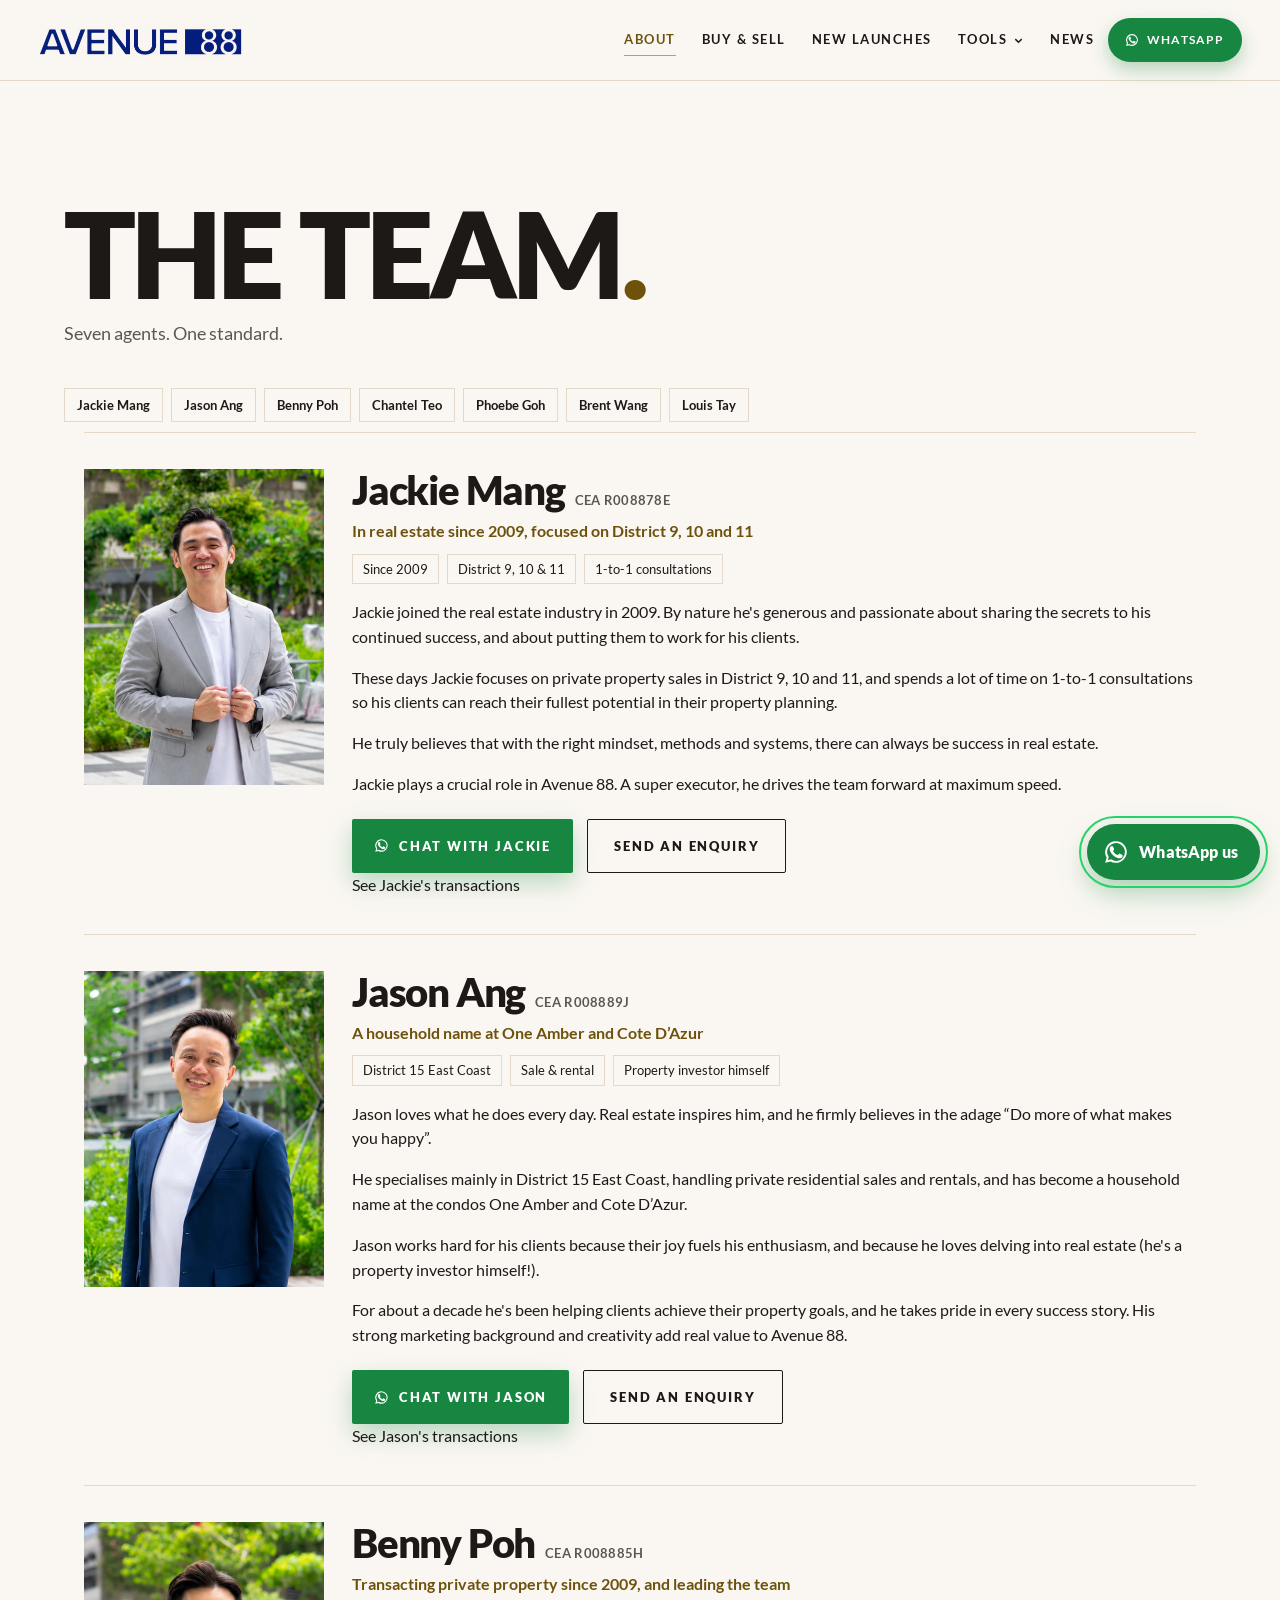
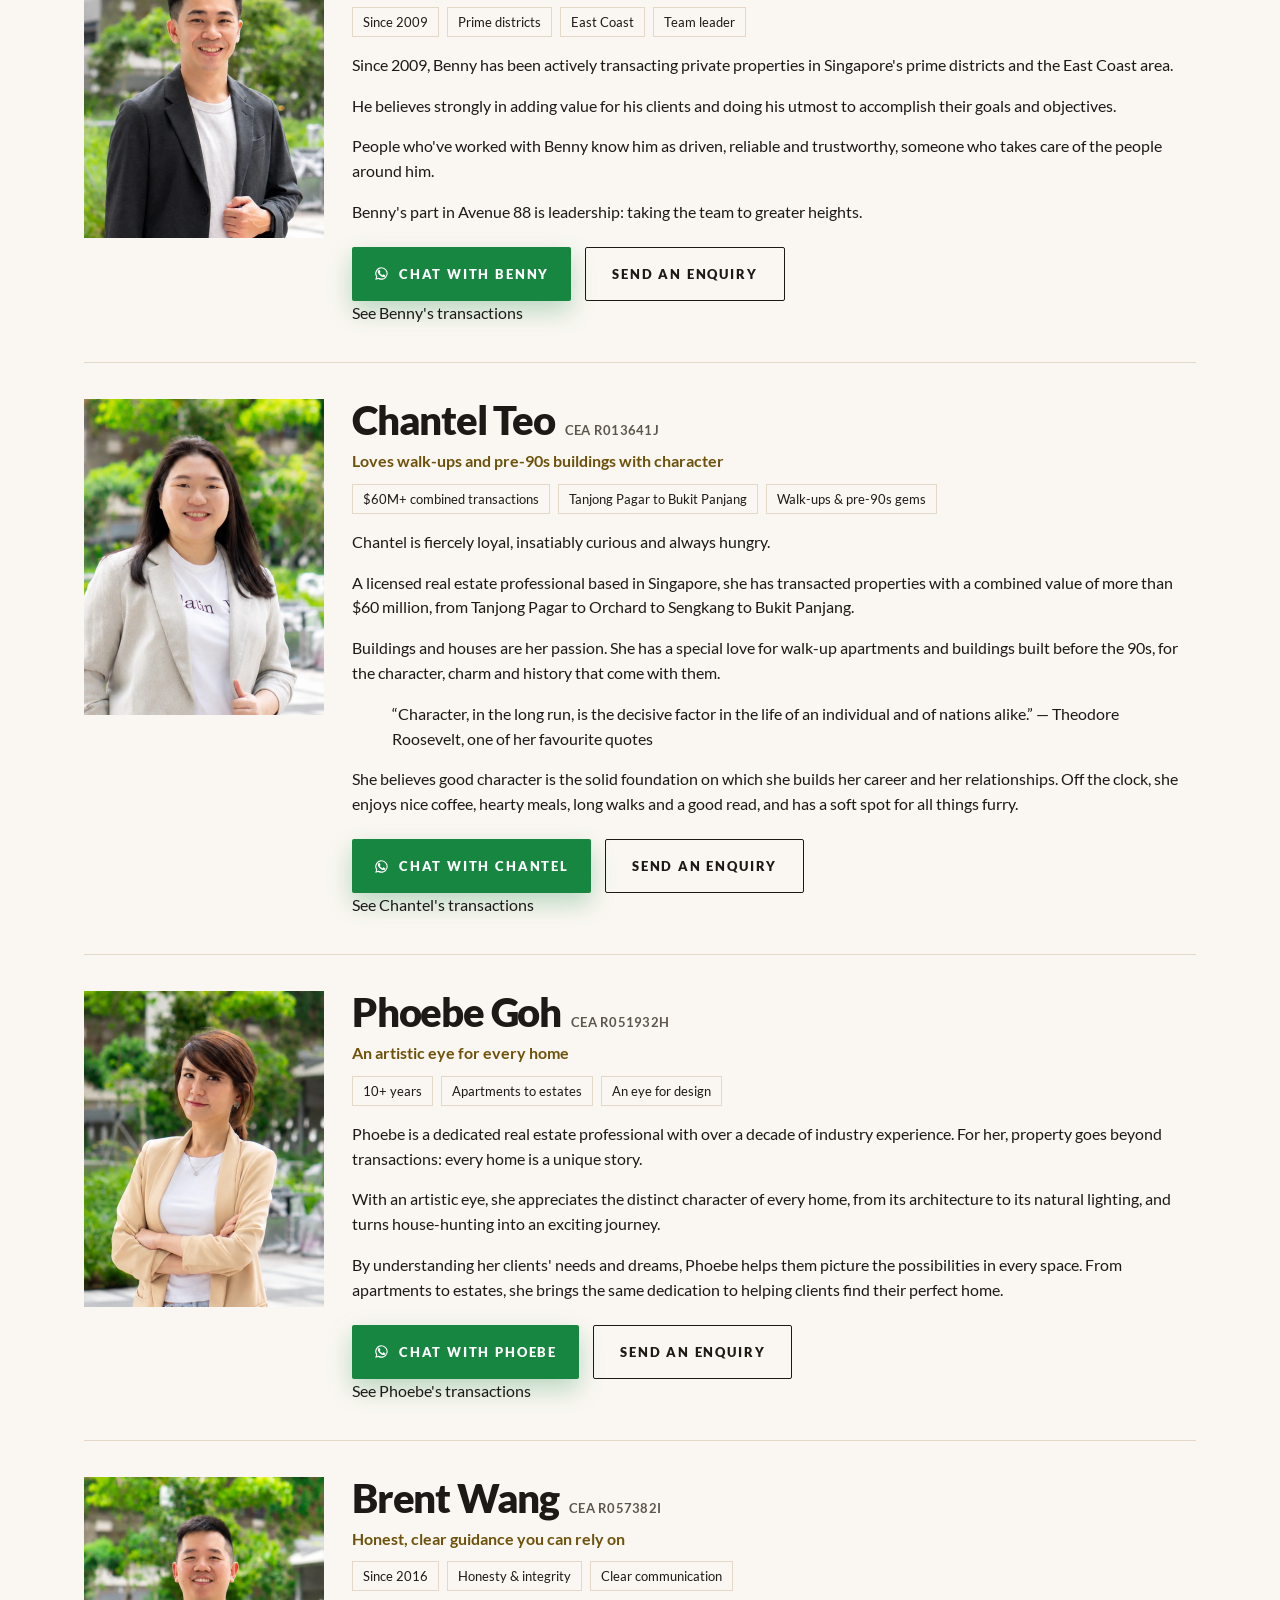
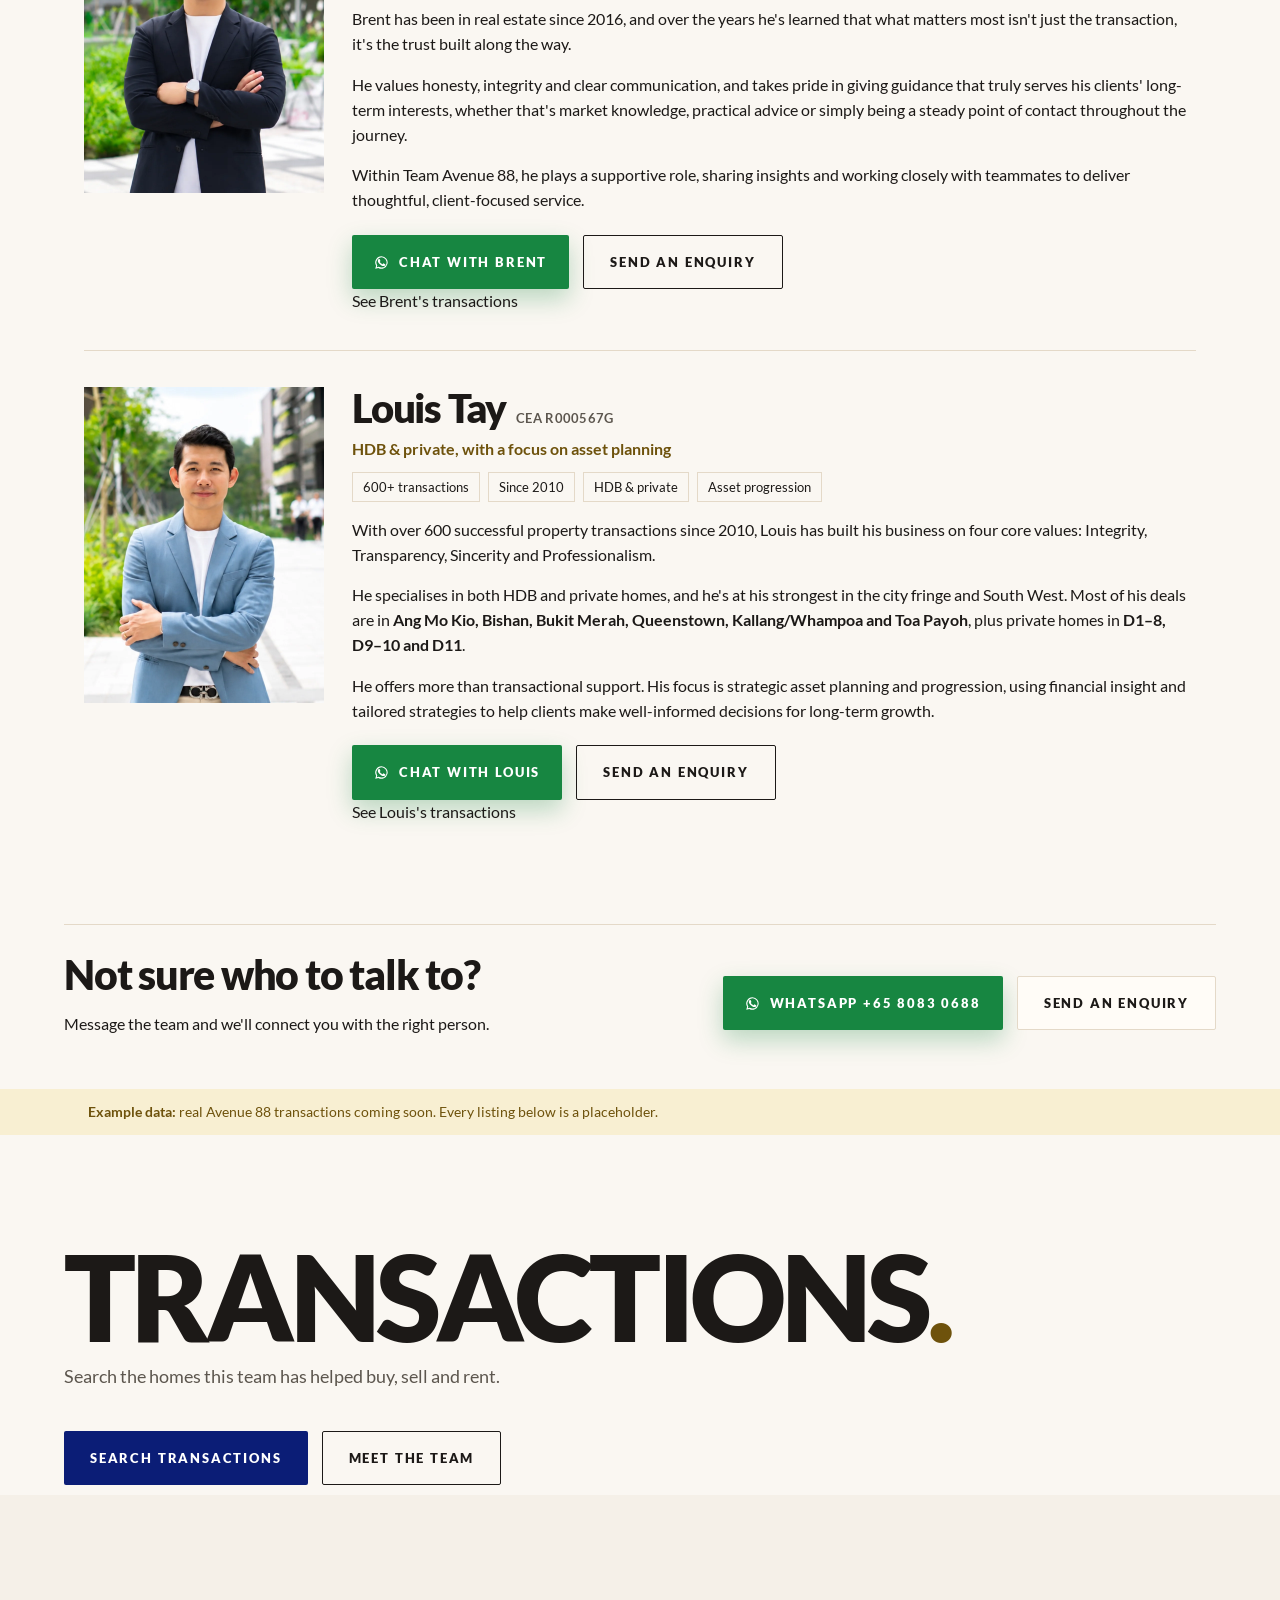
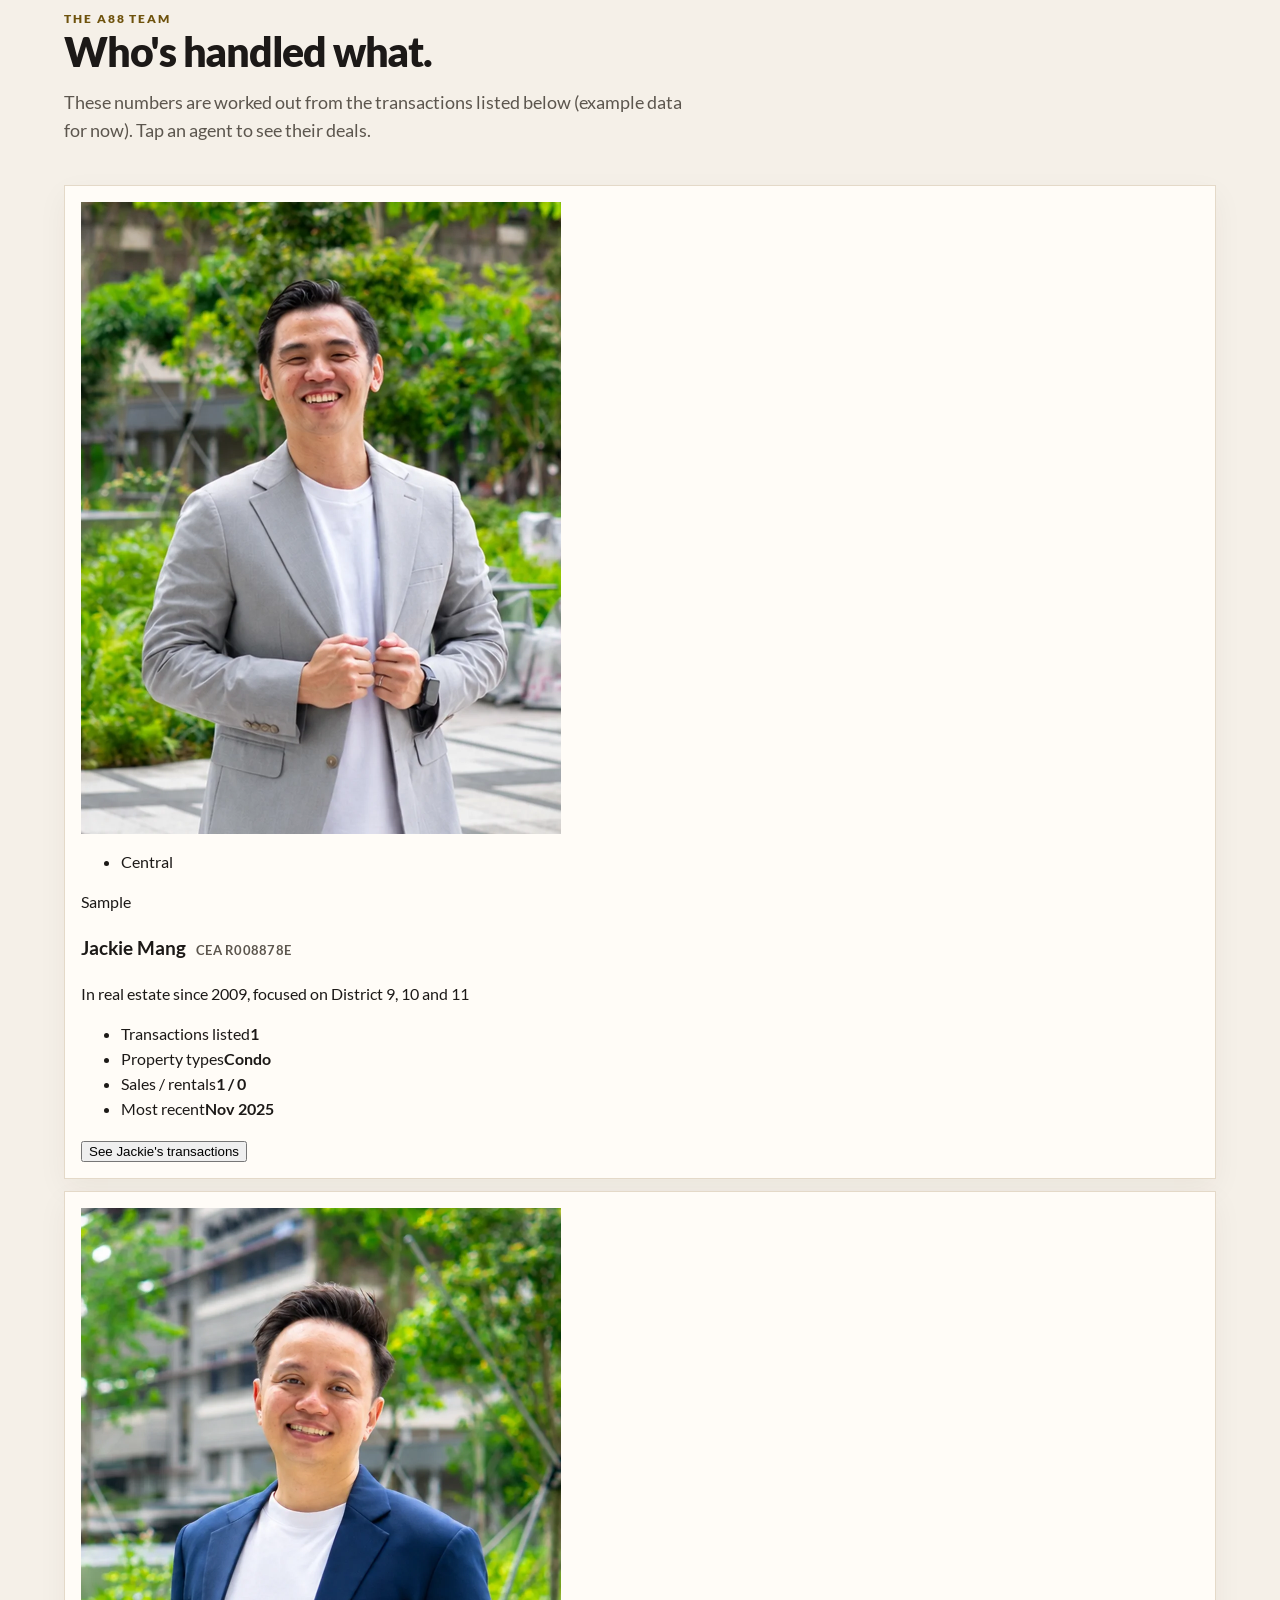
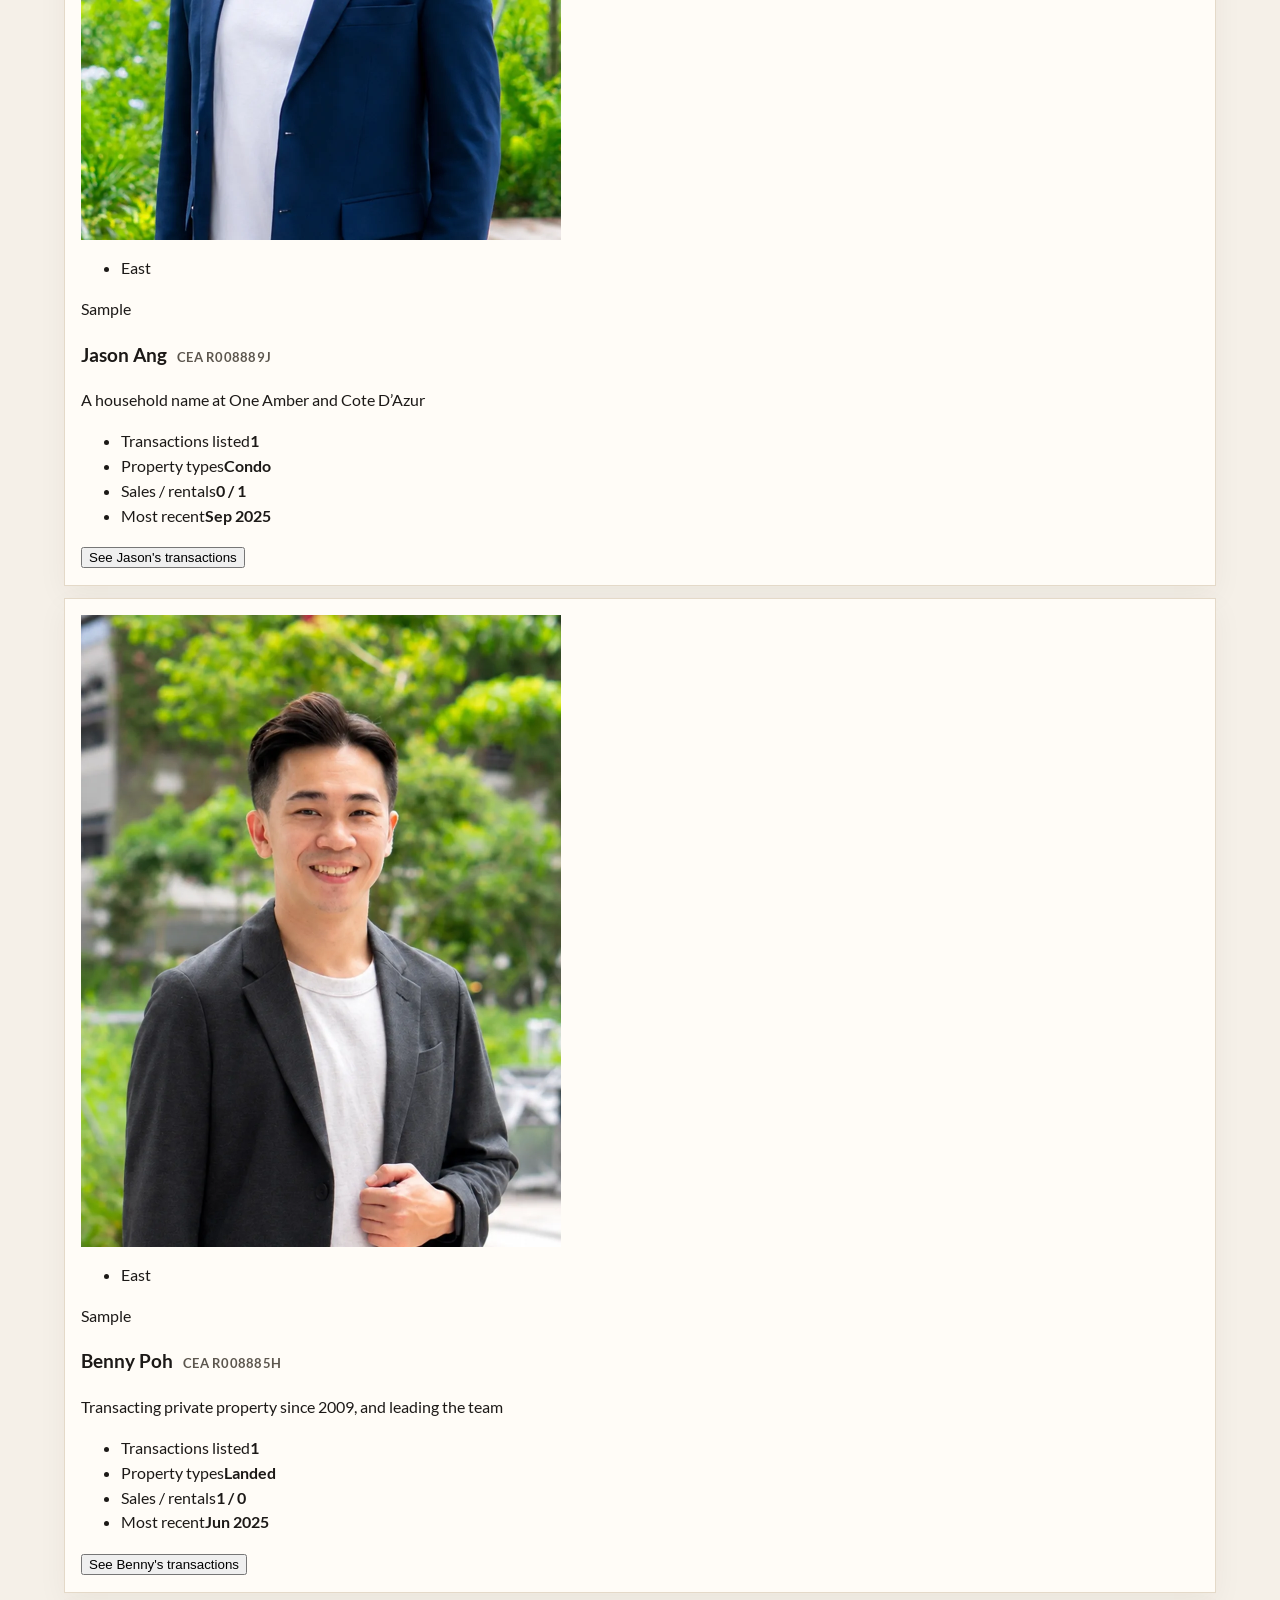
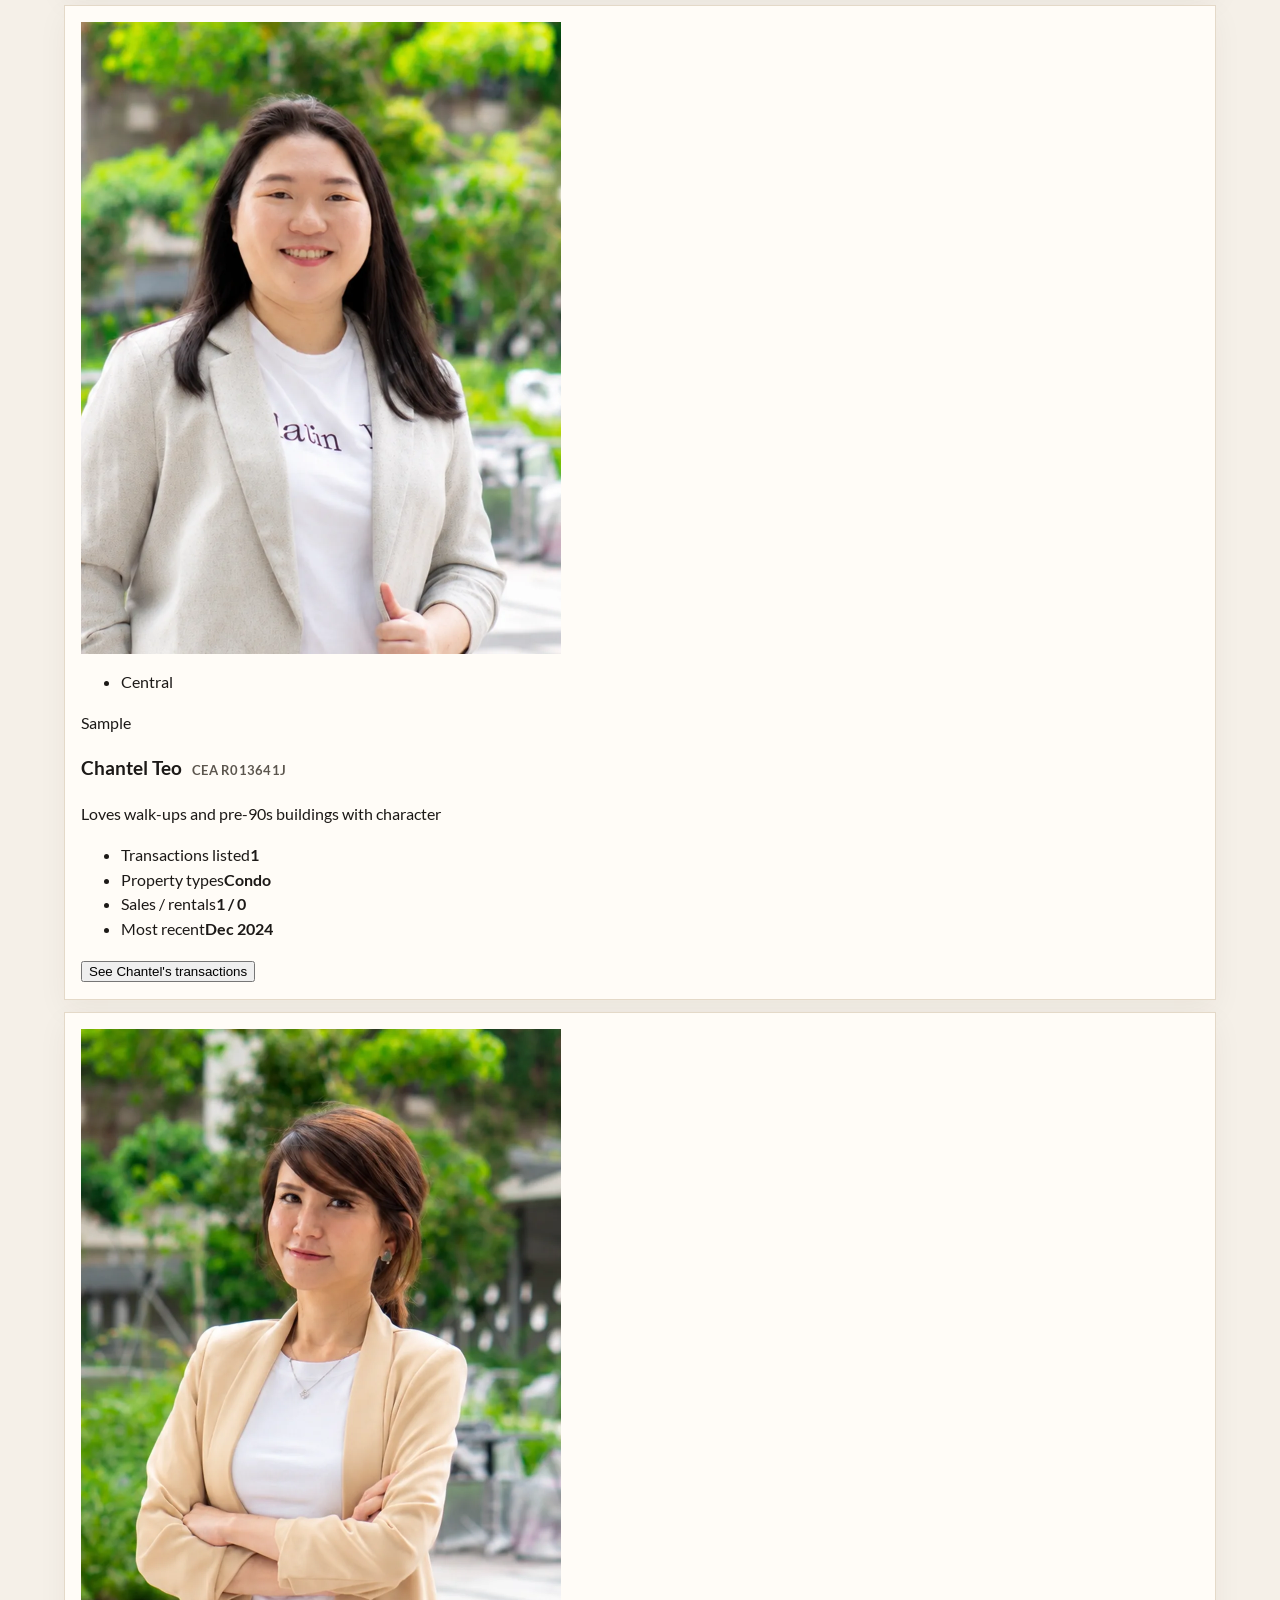
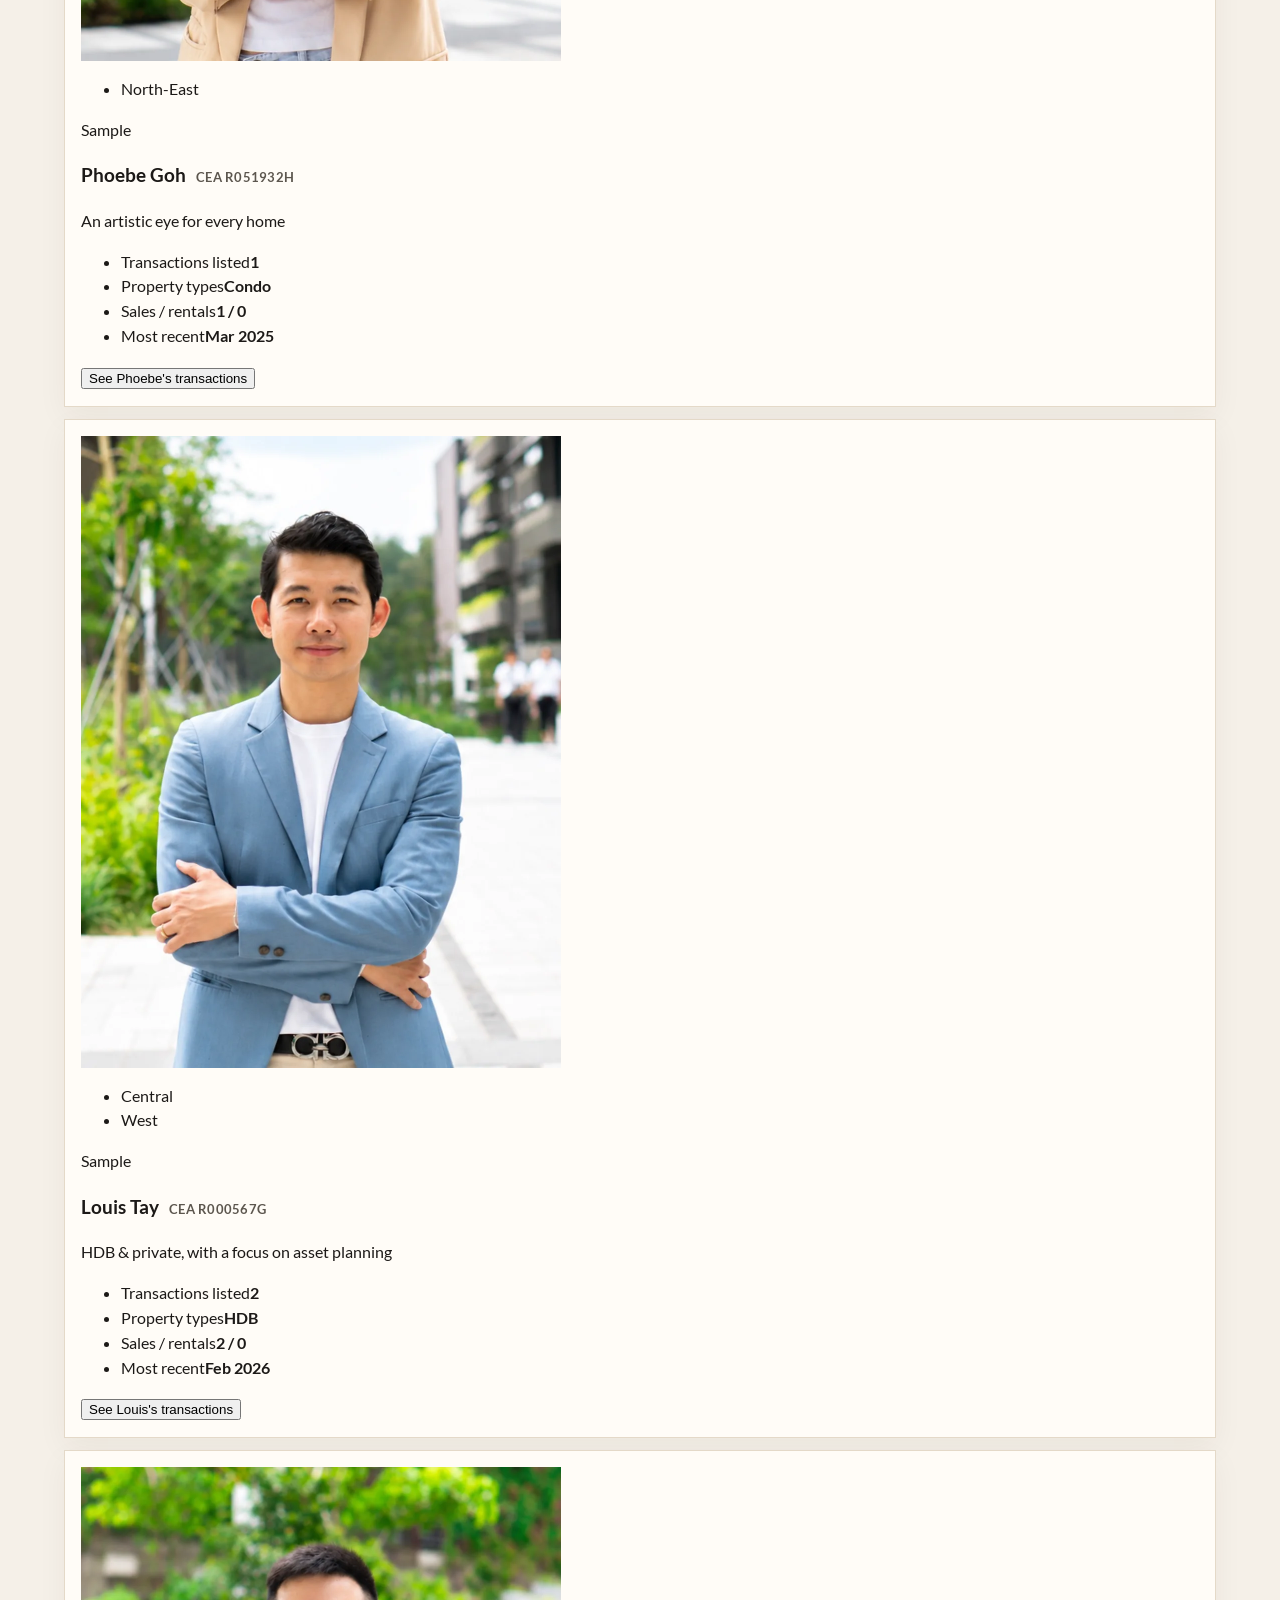
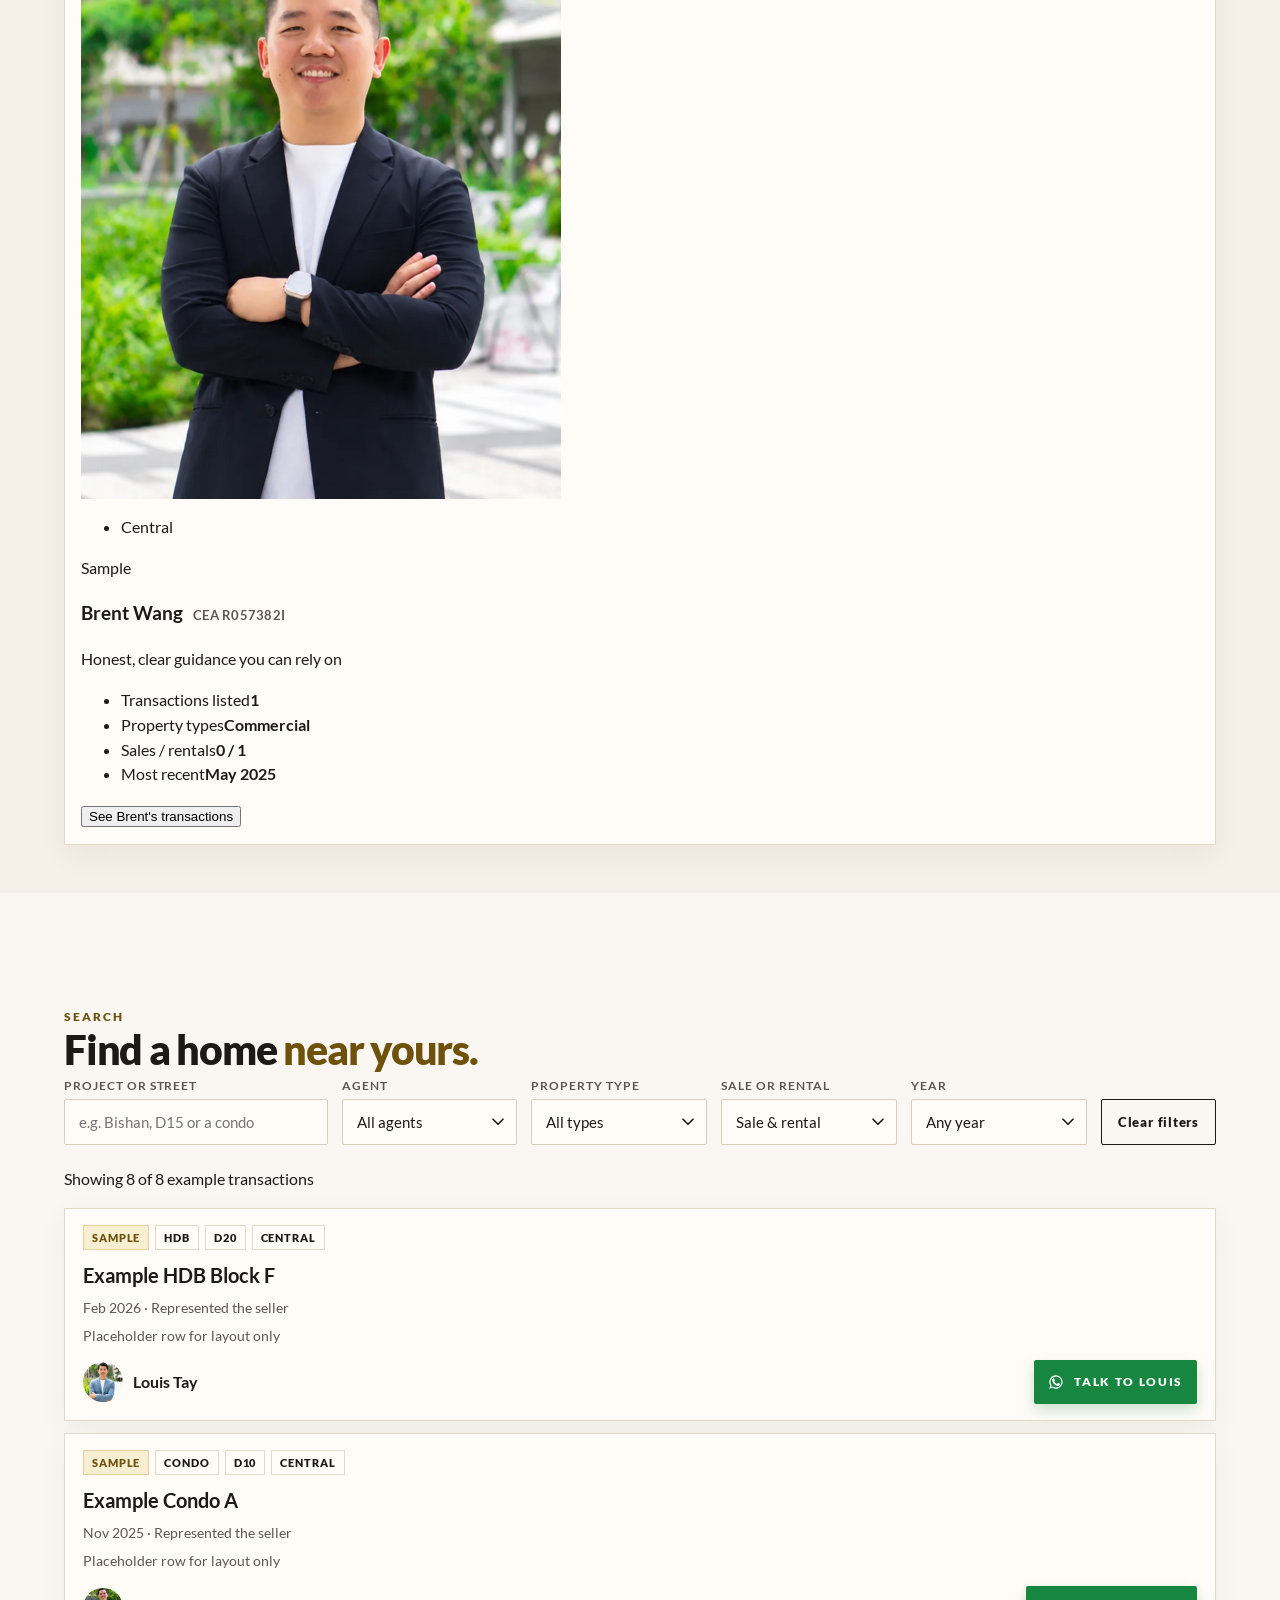
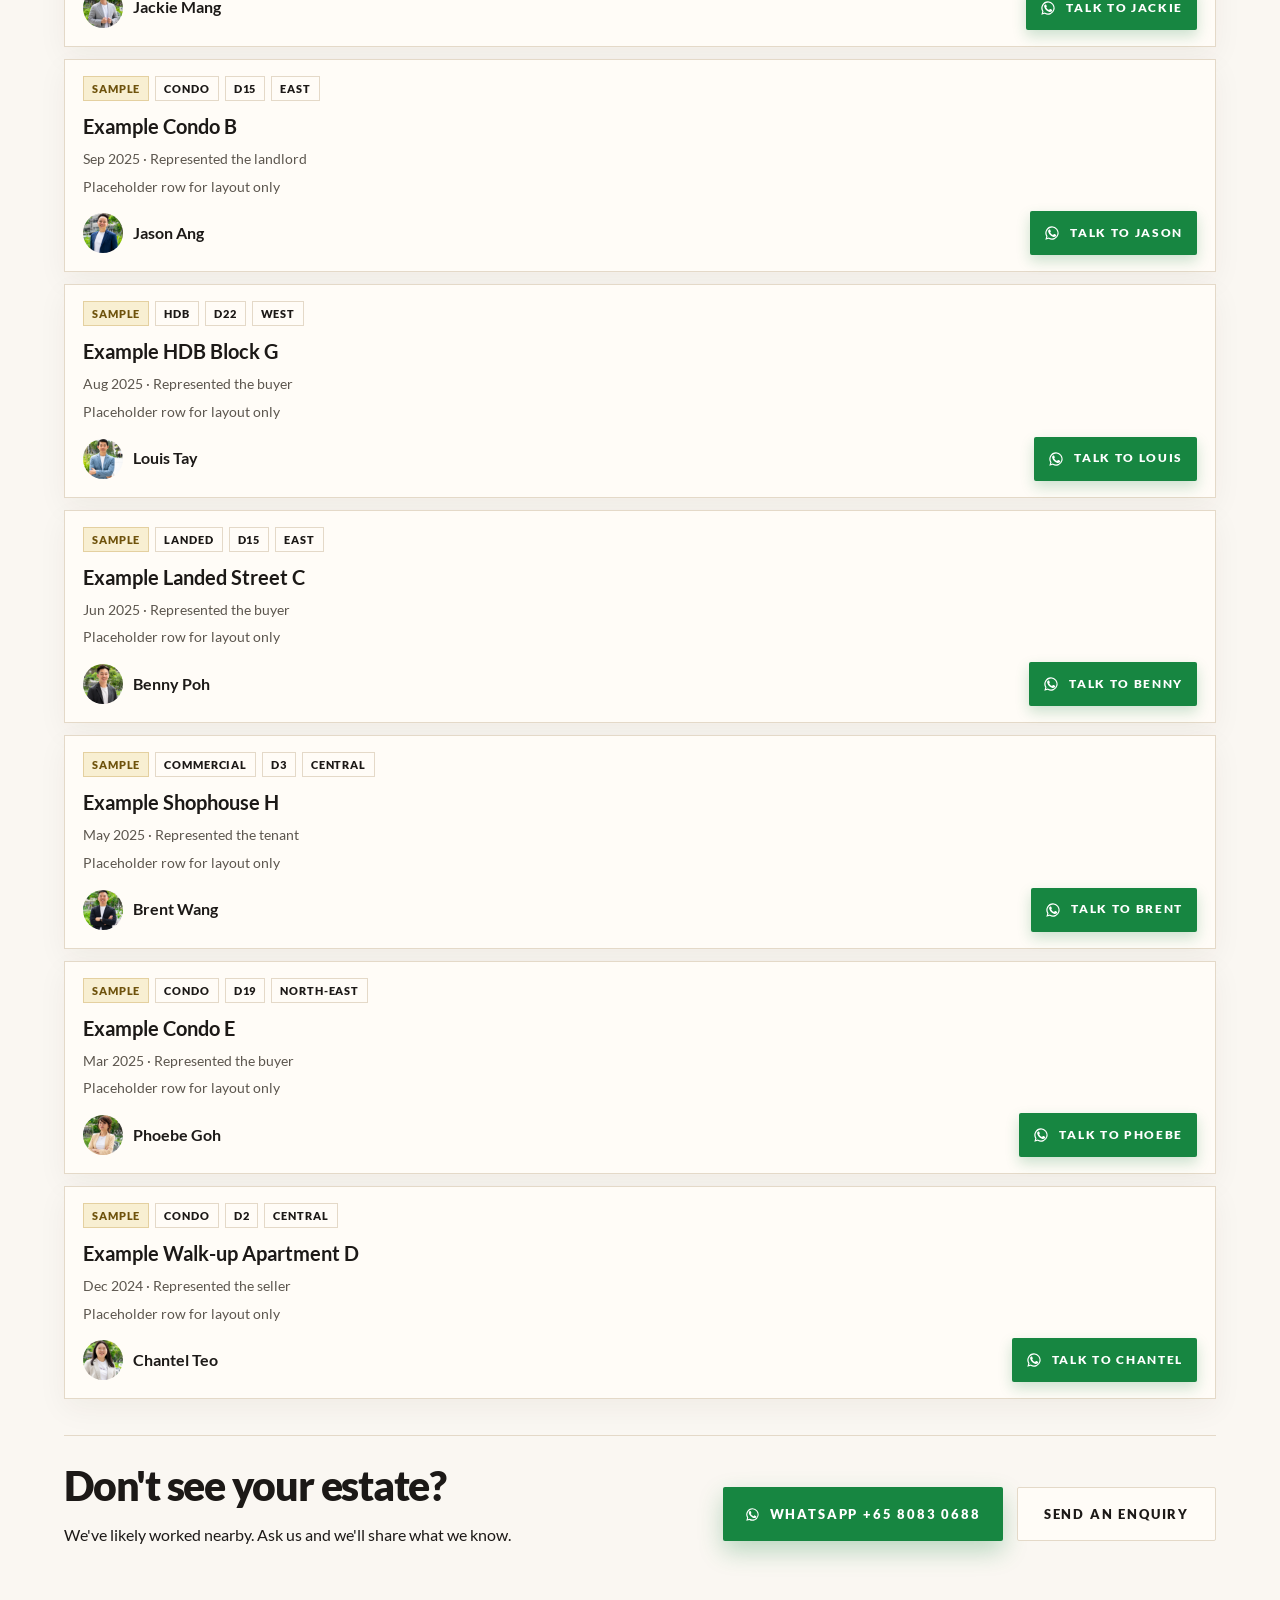
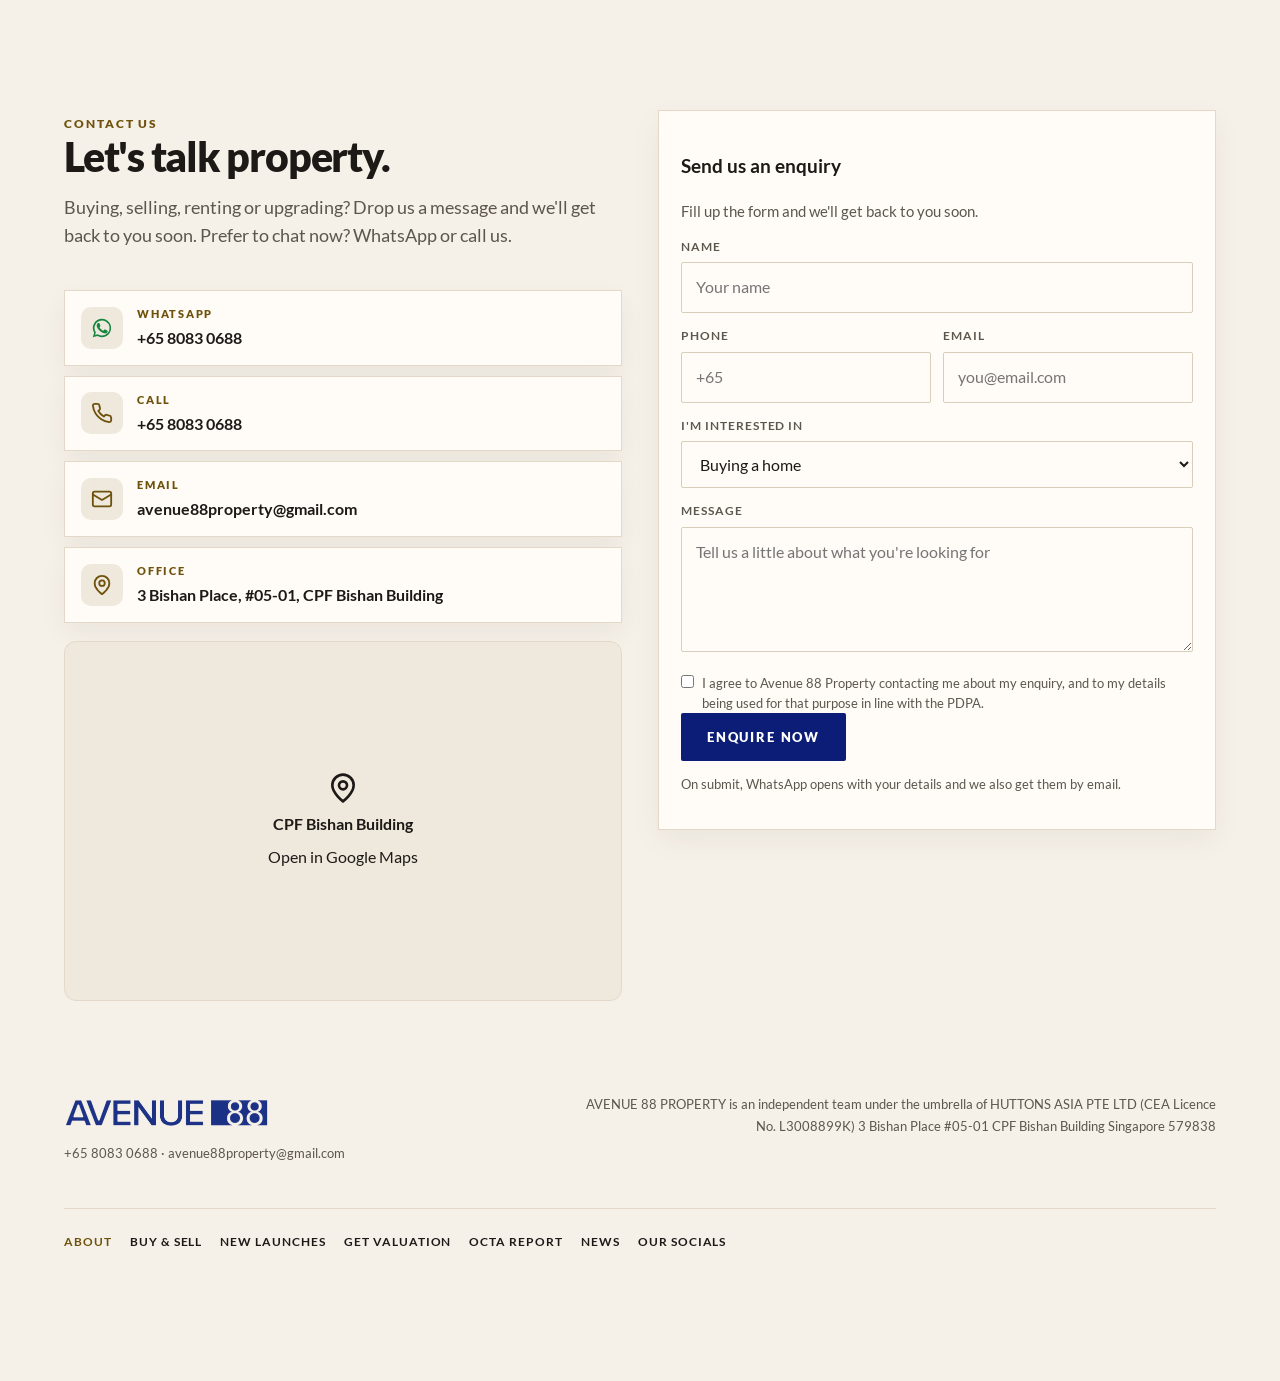
==== commit 816682a3: "New photos for Phoebe Goh and Louis Tay Same crops as the other agents: homepage team card, About pa" ====
--- a/about.html
+++ b/about.html
@@ -31,7 +31,7 @@
 <div class="jump"><a href="#jackie-mang">Jackie Mang</a><a href="#jason-ang">Jason Ang</a><a href="#benny-poh">Benny Poh</a><a href="#chantel-teo">Chantel Teo</a><a href="#phoebe-goh">Phoebe Goh</a><a href="#brent-wang">Brent Wang</a><a href="#louis-tay">Louis Tay</a></div>
 </div></section>
 <section style="padding-bottom:64px"><div class="wrap">
-<article class="bio" id="jackie-mang"><img src="img/team-jackie-mang.webp?v=20261121" alt="Jackie Mang" loading="lazy" width="480" height="632"><div><h2 class="nm">Jackie Mang <span class="cea">CEA R008878E</span></h2><span class="role">In real estate since 2009, focused on District 9, 10 and 11</span><ul class="facts"><li>Since 2009</li><li>District 9, 10 &amp; 11</li><li>1-to-1 consultations</li></ul><p>Jackie joined the real estate industry in 2009. By nature he's generous and passionate about sharing the secrets to his continued success, and about putting them to work for his clients.</p><p>These days Jackie focuses on private property sales in District 9, 10 and 11, and spends a lot of time on 1-to-1 consultations so his clients can reach their fullest potential in their property planning.</p><p>He truly believes that with the right mindset, methods and systems, there can always be success in real estate.</p><p>Jackie plays a crucial role in Avenue 88. A super executor, he drives the team forward at maximum speed.</p><div class="btn-row" style="margin-top:22px"><a class="btn btn-wa" href="https://wa.me/6580830688?text=Hi%2C%20I%27d%20like%20to%20speak%20with%20Jackie%20from%20Avenue%2088." target="_blank" rel="noopener"><svg viewBox="0 0 24 24" fill="currentColor" aria-hidden="true"><path d="M17.5 14.4c-.3-.1-1.7-.8-2-.9-.3-.1-.5-.1-.7.1-.2.3-.8.9-.9 1.1-.2.2-.3.2-.6.1-.3-.1-1.2-.5-2.3-1.4-.9-.8-1.4-1.7-1.6-2-.2-.3 0-.5.1-.6l.4-.5c.2-.2.2-.3.3-.5.1-.2 0-.4 0-.5l-.9-2.2c-.2-.6-.5-.5-.7-.5h-.6c-.2 0-.5.1-.8.4-.3.3-1 1-1 2.5s1.1 2.9 1.2 3.1c.1.2 2.1 3.2 5.1 4.5.7.3 1.3.5 1.7.6.7.2 1.4.2 1.9.1.6-.1 1.7-.7 1.9-1.4.2-.7.2-1.3.2-1.4-.1-.1-.3-.2-.6-.3zM12 2a10 10 0 0 0-8.6 15.1L2 22l5-1.3A10 10 0 1 0 12 2zm0 18.2c-1.5 0-3-.4-4.2-1.2l-.3-.2-3 .8.8-2.9-.2-.3A8.2 8.2 0 1 1 12 20.2z"/></svg>Chat with Jackie</a><a class="btn btn-ghost" href="#contact">Send an enquiry</a></div><a class="tx-link" href="about.html?agent=jackie-mang#tx-search">See Jackie's transactions</a></div></article><article class="bio" id="jason-ang"><img src="img/team-jason-ang.webp?v=20261121" alt="Jason Ang" loading="lazy" width="480" height="632"><div><h2 class="nm">Jason Ang <span class="cea">CEA R008889J</span></h2><span class="role">A household name at One Amber and Cote D’Azur</span><ul class="facts"><li>District 15 East Coast</li><li>Sale &amp; rental</li><li>Property investor himself</li></ul><p>Jason loves what he does every day. Real estate inspires him, and he firmly believes in the adage “Do more of what makes you happy”.</p><p>He specialises mainly in District 15 East Coast, handling private residential sales and rentals, and has become a household name at the condos One Amber and Cote D’Azur.</p><p>Jason works hard for his clients because their joy fuels his enthusiasm, and because he loves delving into real estate (he's a property investor himself!).</p><p>For about a decade he's been helping clients achieve their property goals, and he takes pride in every success story. His strong marketing background and creativity add real value to Avenue 88.</p><div class="btn-row" style="margin-top:22px"><a class="btn btn-wa" href="https://wa.me/6580830688?text=Hi%2C%20I%27d%20like%20to%20speak%20with%20Jason%20from%20Avenue%2088." target="_blank" rel="noopener"><svg viewBox="0 0 24 24" fill="currentColor" aria-hidden="true"><path d="M17.5 14.4c-.3-.1-1.7-.8-2-.9-.3-.1-.5-.1-.7.1-.2.3-.8.9-.9 1.1-.2.2-.3.2-.6.1-.3-.1-1.2-.5-2.3-1.4-.9-.8-1.4-1.7-1.6-2-.2-.3 0-.5.1-.6l.4-.5c.2-.2.2-.3.3-.5.1-.2 0-.4 0-.5l-.9-2.2c-.2-.6-.5-.5-.7-.5h-.6c-.2 0-.5.1-.8.4-.3.3-1 1-1 2.5s1.1 2.9 1.2 3.1c.1.2 2.1 3.2 5.1 4.5.7.3 1.3.5 1.7.6.7.2 1.4.2 1.9.1.6-.1 1.7-.7 1.9-1.4.2-.7.2-1.3.2-1.4-.1-.1-.3-.2-.6-.3zM12 2a10 10 0 0 0-8.6 15.1L2 22l5-1.3A10 10 0 1 0 12 2zm0 18.2c-1.5 0-3-.4-4.2-1.2l-.3-.2-3 .8.8-2.9-.2-.3A8.2 8.2 0 1 1 12 20.2z"/></svg>Chat with Jason</a><a class="btn btn-ghost" href="#contact">Send an enquiry</a></div><a class="tx-link" href="about.html?agent=jason-ang#tx-search">See Jason's transactions</a></div></article><article class="bio" id="benny-poh"><img src="img/team-benny-poh.webp?v=20261121" alt="Benny Poh" loading="lazy" width="480" height="632"><div><h2 class="nm">Benny Poh <span class="cea">CEA R008885H</span></h2><span class="role">Transacting private property since 2009, and leading the team</span><ul class="facts"><li>Since 2009</li><li>Prime districts</li><li>East Coast</li><li>Team leader</li></ul><p>Since 2009, Benny has been actively transacting private properties in Singapore's prime districts and the East Coast area.</p><p>He believes strongly in adding value for his clients and doing his utmost to accomplish their goals and objectives.</p><p>People who've worked with Benny know him as driven, reliable and trustworthy, someone who takes care of the people around him.</p><p>Benny's part in Avenue 88 is leadership: taking the team to greater heights.</p><div class="btn-row" style="margin-top:22px"><a class="btn btn-wa" href="https://wa.me/6580830688?text=Hi%2C%20I%27d%20like%20to%20speak%20with%20Benny%20from%20Avenue%2088." target="_blank" rel="noopener"><svg viewBox="0 0 24 24" fill="currentColor" aria-hidden="true"><path d="M17.5 14.4c-.3-.1-1.7-.8-2-.9-.3-.1-.5-.1-.7.1-.2.3-.8.9-.9 1.1-.2.2-.3.2-.6.1-.3-.1-1.2-.5-2.3-1.4-.9-.8-1.4-1.7-1.6-2-.2-.3 0-.5.1-.6l.4-.5c.2-.2.2-.3.3-.5.1-.2 0-.4 0-.5l-.9-2.2c-.2-.6-.5-.5-.7-.5h-.6c-.2 0-.5.1-.8.4-.3.3-1 1-1 2.5s1.1 2.9 1.2 3.1c.1.2 2.1 3.2 5.1 4.5.7.3 1.3.5 1.7.6.7.2 1.4.2 1.9.1.6-.1 1.7-.7 1.9-1.4.2-.7.2-1.3.2-1.4-.1-.1-.3-.2-.6-.3zM12 2a10 10 0 0 0-8.6 15.1L2 22l5-1.3A10 10 0 1 0 12 2zm0 18.2c-1.5 0-3-.4-4.2-1.2l-.3-.2-3 .8.8-2.9-.2-.3A8.2 8.2 0 1 1 12 20.2z"/></svg>Chat with Benny</a><a class="btn btn-ghost" href="#contact">Send an enquiry</a></div><a class="tx-link" href="about.html?agent=benny-poh#tx-search">See Benny's transactions</a></div></article><article class="bio" id="chantel-teo"><img src="img/team-chantel-teo.webp?v=20261121" alt="Chantel Teo" loading="lazy" width="480" height="632"><div><h2 class="nm">Chantel Teo <span class="cea">CEA R013641J</span></h2><span class="role">Loves walk-ups and pre-90s buildings with character</span><ul class="facts"><li>$60M+ combined transactions</li><li>Tanjong Pagar to Bukit Panjang</li><li>Walk-ups &amp; pre-90s gems</li></ul><p>Chantel is fiercely loyal, insatiably curious and always hungry.</p><p>A licensed real estate professional based in Singapore, she has transacted properties with a combined value of more than $60 million, from Tanjong Pagar to Orchard to Sengkang to Bukit Panjang.</p><p>Buildings and houses are her passion. She has a special love for walk-up apartments and buildings built before the 90s, for the character, charm and history that come with them.</p><blockquote>“Character, in the long run, is the decisive factor in the life of an individual and of nations alike.” — Theodore Roosevelt, one of her favourite quotes</blockquote><p>She believes good character is the solid foundation on which she builds her career and her relationships. Off the clock, she enjoys nice coffee, hearty meals, long walks and a good read, and has a soft spot for all things furry.</p><div class="btn-row" style="margin-top:22px"><a class="btn btn-wa" href="https://wa.me/6580830688?text=Hi%2C%20I%27d%20like%20to%20speak%20with%20Chantel%20from%20Avenue%2088." target="_blank" rel="noopener"><svg viewBox="0 0 24 24" fill="currentColor" aria-hidden="true"><path d="M17.5 14.4c-.3-.1-1.7-.8-2-.9-.3-.1-.5-.1-.7.1-.2.3-.8.9-.9 1.1-.2.2-.3.2-.6.1-.3-.1-1.2-.5-2.3-1.4-.9-.8-1.4-1.7-1.6-2-.2-.3 0-.5.1-.6l.4-.5c.2-.2.2-.3.3-.5.1-.2 0-.4 0-.5l-.9-2.2c-.2-.6-.5-.5-.7-.5h-.6c-.2 0-.5.1-.8.4-.3.3-1 1-1 2.5s1.1 2.9 1.2 3.1c.1.2 2.1 3.2 5.1 4.5.7.3 1.3.5 1.7.6.7.2 1.4.2 1.9.1.6-.1 1.7-.7 1.9-1.4.2-.7.2-1.3.2-1.4-.1-.1-.3-.2-.6-.3zM12 2a10 10 0 0 0-8.6 15.1L2 22l5-1.3A10 10 0 1 0 12 2zm0 18.2c-1.5 0-3-.4-4.2-1.2l-.3-.2-3 .8.8-2.9-.2-.3A8.2 8.2 0 1 1 12 20.2z"/></svg>Chat with Chantel</a><a class="btn btn-ghost" href="#contact">Send an enquiry</a></div><a class="tx-link" href="about.html?agent=chantel-teo#tx-search">See Chantel's transactions</a></div></article><article class="bio" id="phoebe-goh"><img src="img/team-phoebe-goh.webp?v=20261121" alt="Phoebe Goh" loading="lazy" width="480" height="632"><div><h2 class="nm">Phoebe Goh <span class="cea">CEA R051932H</span></h2><span class="role">An artistic eye for every home</span><ul class="facts"><li>10+ years</li><li>Apartments to estates</li><li>An eye for design</li></ul><p>Phoebe is a dedicated real estate professional with over a decade of industry experience. For her, property goes beyond transactions: every home is a unique story.</p><p>With an artistic eye, she appreciates the distinct character of every home, from its architecture to its natural lighting, and turns house-hunting into an exciting journey.</p><p>By understanding her clients' needs and dreams, Phoebe helps them picture the possibilities in every space. From apartments to estates, she brings the same dedication to helping clients find their perfect home.</p><div class="btn-row" style="margin-top:22px"><a class="btn btn-wa" href="https://wa.me/6580830688?text=Hi%2C%20I%27d%20like%20to%20speak%20with%20Phoebe%20from%20Avenue%2088." target="_blank" rel="noopener"><svg viewBox="0 0 24 24" fill="currentColor" aria-hidden="true"><path d="M17.5 14.4c-.3-.1-1.7-.8-2-.9-.3-.1-.5-.1-.7.1-.2.3-.8.9-.9 1.1-.2.2-.3.2-.6.1-.3-.1-1.2-.5-2.3-1.4-.9-.8-1.4-1.7-1.6-2-.2-.3 0-.5.1-.6l.4-.5c.2-.2.2-.3.3-.5.1-.2 0-.4 0-.5l-.9-2.2c-.2-.6-.5-.5-.7-.5h-.6c-.2 0-.5.1-.8.4-.3.3-1 1-1 2.5s1.1 2.9 1.2 3.1c.1.2 2.1 3.2 5.1 4.5.7.3 1.3.5 1.7.6.7.2 1.4.2 1.9.1.6-.1 1.7-.7 1.9-1.4.2-.7.2-1.3.2-1.4-.1-.1-.3-.2-.6-.3zM12 2a10 10 0 0 0-8.6 15.1L2 22l5-1.3A10 10 0 1 0 12 2zm0 18.2c-1.5 0-3-.4-4.2-1.2l-.3-.2-3 .8.8-2.9-.2-.3A8.2 8.2 0 1 1 12 20.2z"/></svg>Chat with Phoebe</a><a class="btn btn-ghost" href="#contact">Send an enquiry</a></div><a class="tx-link" href="about.html?agent=phoebe-goh#tx-search">See Phoebe's transactions</a></div></article><article class="bio" id="brent-wang"><img src="img/team-brent-wang.webp?v=20261121" alt="Brent Wang" loading="lazy" width="480" height="632"><div><h2 class="nm">Brent Wang <span class="cea">CEA R057382I</span></h2><span class="role">Honest, clear guidance you can rely on</span><ul class="facts"><li>Since 2016</li><li>Honesty &amp; integrity</li><li>Clear communication</li></ul><p>Brent has been in real estate since 2016, and over the years he's learned that what matters most isn't just the transaction, it's the trust built along the way.</p><p>He values honesty, integrity and clear communication, and takes pride in giving guidance that truly serves his clients' long-term interests, whether that's market knowledge, practical advice or simply being a steady point of contact throughout the journey.</p><p>Within Team Avenue 88, he plays a supportive role, sharing insights and working closely with teammates to deliver thoughtful, client-focused service.</p><div class="btn-row" style="margin-top:22px"><a class="btn btn-wa" href="https://wa.me/6580830688?text=Hi%2C%20I%27d%20like%20to%20speak%20with%20Brent%20from%20Avenue%2088." target="_blank" rel="noopener"><svg viewBox="0 0 24 24" fill="currentColor" aria-hidden="true"><path d="M17.5 14.4c-.3-.1-1.7-.8-2-.9-.3-.1-.5-.1-.7.1-.2.3-.8.9-.9 1.1-.2.2-.3.2-.6.1-.3-.1-1.2-.5-2.3-1.4-.9-.8-1.4-1.7-1.6-2-.2-.3 0-.5.1-.6l.4-.5c.2-.2.2-.3.3-.5.1-.2 0-.4 0-.5l-.9-2.2c-.2-.6-.5-.5-.7-.5h-.6c-.2 0-.5.1-.8.4-.3.3-1 1-1 2.5s1.1 2.9 1.2 3.1c.1.2 2.1 3.2 5.1 4.5.7.3 1.3.5 1.7.6.7.2 1.4.2 1.9.1.6-.1 1.7-.7 1.9-1.4.2-.7.2-1.3.2-1.4-.1-.1-.3-.2-.6-.3zM12 2a10 10 0 0 0-8.6 15.1L2 22l5-1.3A10 10 0 1 0 12 2zm0 18.2c-1.5 0-3-.4-4.2-1.2l-.3-.2-3 .8.8-2.9-.2-.3A8.2 8.2 0 1 1 12 20.2z"/></svg>Chat with Brent</a><a class="btn btn-ghost" href="#contact">Send an enquiry</a></div><a class="tx-link" href="about.html?agent=brent-wang#tx-search">See Brent's transactions</a></div></article><article class="bio" id="louis-tay"><img src="img/team-louis-tay.webp" alt="Louis Tay" loading="lazy" width="480" height="632"><div><h2 class="nm">Louis Tay <span class="cea">CEA R000567G</span></h2><span class="role">HDB &amp; private, with a focus on asset planning</span><ul class="facts"><li>600+ transactions</li><li>Since 2010</li><li>HDB &amp; private</li><li>Asset progression</li></ul><p>With over 600 successful property transactions since 2010, Louis has built his business on four core values: Integrity, Transparency, Sincerity and Professionalism.</p><p>He specialises in both HDB and private homes, and he's at his strongest in the city fringe and South West. Most of his deals are in <strong>Ang Mo Kio, Bishan, Bukit Merah, Queenstown, Kallang/Whampoa and Toa Payoh</strong>, plus private homes in <strong>D1–8, D9–10 and D11</strong>.</p><p>He offers more than transactional support. His focus is strategic asset planning and progression, using financial insight and tailored strategies to help clients make well-informed decisions for long-term growth.</p><div class="btn-row" style="margin-top:22px"><a class="btn btn-wa" href="https://wa.me/6580830688?text=Hi%2C%20I%27d%20like%20to%20speak%20with%20Louis%20from%20Avenue%2088." target="_blank" rel="noopener"><svg viewBox="0 0 24 24" fill="currentColor" aria-hidden="true"><path d="M17.5 14.4c-.3-.1-1.7-.8-2-.9-.3-.1-.5-.1-.7.1-.2.3-.8.9-.9 1.1-.2.2-.3.2-.6.1-.3-.1-1.2-.5-2.3-1.4-.9-.8-1.4-1.7-1.6-2-.2-.3 0-.5.1-.6l.4-.5c.2-.2.2-.3.3-.5.1-.2 0-.4 0-.5l-.9-2.2c-.2-.6-.5-.5-.7-.5h-.6c-.2 0-.5.1-.8.4-.3.3-1 1-1 2.5s1.1 2.9 1.2 3.1c.1.2 2.1 3.2 5.1 4.5.7.3 1.3.5 1.7.6.7.2 1.4.2 1.9.1.6-.1 1.7-.7 1.9-1.4.2-.7.2-1.3.2-1.4-.1-.1-.3-.2-.6-.3zM12 2a10 10 0 0 0-8.6 15.1L2 22l5-1.3A10 10 0 1 0 12 2zm0 18.2c-1.5 0-3-.4-4.2-1.2l-.3-.2-3 .8.8-2.9-.2-.3A8.2 8.2 0 1 1 12 20.2z"/></svg>Chat with Louis</a><a class="btn btn-ghost" href="#contact">Send an enquiry</a></div><a class="tx-link" href="about.html?agent=louis-tay#tx-search">See Louis's transactions</a></div></article>
+<article class="bio" id="jackie-mang"><img src="img/team-jackie-mang.webp?v=20261121" alt="Jackie Mang" loading="lazy" width="480" height="632"><div><h2 class="nm">Jackie Mang <span class="cea">CEA R008878E</span></h2><span class="role">In real estate since 2009, focused on District 9, 10 and 11</span><ul class="facts"><li>Since 2009</li><li>District 9, 10 &amp; 11</li><li>1-to-1 consultations</li></ul><p>Jackie joined the real estate industry in 2009. By nature he's generous and passionate about sharing the secrets to his continued success, and about putting them to work for his clients.</p><p>These days Jackie focuses on private property sales in District 9, 10 and 11, and spends a lot of time on 1-to-1 consultations so his clients can reach their fullest potential in their property planning.</p><p>He truly believes that with the right mindset, methods and systems, there can always be success in real estate.</p><p>Jackie plays a crucial role in Avenue 88. A super executor, he drives the team forward at maximum speed.</p><div class="btn-row" style="margin-top:22px"><a class="btn btn-wa" href="https://wa.me/6580830688?text=Hi%2C%20I%27d%20like%20to%20speak%20with%20Jackie%20from%20Avenue%2088." target="_blank" rel="noopener"><svg viewBox="0 0 24 24" fill="currentColor" aria-hidden="true"><path d="M17.5 14.4c-.3-.1-1.7-.8-2-.9-.3-.1-.5-.1-.7.1-.2.3-.8.9-.9 1.1-.2.2-.3.2-.6.1-.3-.1-1.2-.5-2.3-1.4-.9-.8-1.4-1.7-1.6-2-.2-.3 0-.5.1-.6l.4-.5c.2-.2.2-.3.3-.5.1-.2 0-.4 0-.5l-.9-2.2c-.2-.6-.5-.5-.7-.5h-.6c-.2 0-.5.1-.8.4-.3.3-1 1-1 2.5s1.1 2.9 1.2 3.1c.1.2 2.1 3.2 5.1 4.5.7.3 1.3.5 1.7.6.7.2 1.4.2 1.9.1.6-.1 1.7-.7 1.9-1.4.2-.7.2-1.3.2-1.4-.1-.1-.3-.2-.6-.3zM12 2a10 10 0 0 0-8.6 15.1L2 22l5-1.3A10 10 0 1 0 12 2zm0 18.2c-1.5 0-3-.4-4.2-1.2l-.3-.2-3 .8.8-2.9-.2-.3A8.2 8.2 0 1 1 12 20.2z"/></svg>Chat with Jackie</a><a class="btn btn-ghost" href="#contact">Send an enquiry</a></div><a class="tx-link" href="about.html?agent=jackie-mang#tx-search">See Jackie's transactions</a></div></article><article class="bio" id="jason-ang"><img src="img/team-jason-ang.webp?v=20261121" alt="Jason Ang" loading="lazy" width="480" height="632"><div><h2 class="nm">Jason Ang <span class="cea">CEA R008889J</span></h2><span class="role">A household name at One Amber and Cote D’Azur</span><ul class="facts"><li>District 15 East Coast</li><li>Sale &amp; rental</li><li>Property investor himself</li></ul><p>Jason loves what he does every day. Real estate inspires him, and he firmly believes in the adage “Do more of what makes you happy”.</p><p>He specialises mainly in District 15 East Coast, handling private residential sales and rentals, and has become a household name at the condos One Amber and Cote D’Azur.</p><p>Jason works hard for his clients because their joy fuels his enthusiasm, and because he loves delving into real estate (he's a property investor himself!).</p><p>For about a decade he's been helping clients achieve their property goals, and he takes pride in every success story. His strong marketing background and creativity add real value to Avenue 88.</p><div class="btn-row" style="margin-top:22px"><a class="btn btn-wa" href="https://wa.me/6580830688?text=Hi%2C%20I%27d%20like%20to%20speak%20with%20Jason%20from%20Avenue%2088." target="_blank" rel="noopener"><svg viewBox="0 0 24 24" fill="currentColor" aria-hidden="true"><path d="M17.5 14.4c-.3-.1-1.7-.8-2-.9-.3-.1-.5-.1-.7.1-.2.3-.8.9-.9 1.1-.2.2-.3.2-.6.1-.3-.1-1.2-.5-2.3-1.4-.9-.8-1.4-1.7-1.6-2-.2-.3 0-.5.1-.6l.4-.5c.2-.2.2-.3.3-.5.1-.2 0-.4 0-.5l-.9-2.2c-.2-.6-.5-.5-.7-.5h-.6c-.2 0-.5.1-.8.4-.3.3-1 1-1 2.5s1.1 2.9 1.2 3.1c.1.2 2.1 3.2 5.1 4.5.7.3 1.3.5 1.7.6.7.2 1.4.2 1.9.1.6-.1 1.7-.7 1.9-1.4.2-.7.2-1.3.2-1.4-.1-.1-.3-.2-.6-.3zM12 2a10 10 0 0 0-8.6 15.1L2 22l5-1.3A10 10 0 1 0 12 2zm0 18.2c-1.5 0-3-.4-4.2-1.2l-.3-.2-3 .8.8-2.9-.2-.3A8.2 8.2 0 1 1 12 20.2z"/></svg>Chat with Jason</a><a class="btn btn-ghost" href="#contact">Send an enquiry</a></div><a class="tx-link" href="about.html?agent=jason-ang#tx-search">See Jason's transactions</a></div></article><article class="bio" id="benny-poh"><img src="img/team-benny-poh.webp?v=20261121" alt="Benny Poh" loading="lazy" width="480" height="632"><div><h2 class="nm">Benny Poh <span class="cea">CEA R008885H</span></h2><span class="role">Transacting private property since 2009, and leading the team</span><ul class="facts"><li>Since 2009</li><li>Prime districts</li><li>East Coast</li><li>Team leader</li></ul><p>Since 2009, Benny has been actively transacting private properties in Singapore's prime districts and the East Coast area.</p><p>He believes strongly in adding value for his clients and doing his utmost to accomplish their goals and objectives.</p><p>People who've worked with Benny know him as driven, reliable and trustworthy, someone who takes care of the people around him.</p><p>Benny's part in Avenue 88 is leadership: taking the team to greater heights.</p><div class="btn-row" style="margin-top:22px"><a class="btn btn-wa" href="https://wa.me/6580830688?text=Hi%2C%20I%27d%20like%20to%20speak%20with%20Benny%20from%20Avenue%2088." target="_blank" rel="noopener"><svg viewBox="0 0 24 24" fill="currentColor" aria-hidden="true"><path d="M17.5 14.4c-.3-.1-1.7-.8-2-.9-.3-.1-.5-.1-.7.1-.2.3-.8.9-.9 1.1-.2.2-.3.2-.6.1-.3-.1-1.2-.5-2.3-1.4-.9-.8-1.4-1.7-1.6-2-.2-.3 0-.5.1-.6l.4-.5c.2-.2.2-.3.3-.5.1-.2 0-.4 0-.5l-.9-2.2c-.2-.6-.5-.5-.7-.5h-.6c-.2 0-.5.1-.8.4-.3.3-1 1-1 2.5s1.1 2.9 1.2 3.1c.1.2 2.1 3.2 5.1 4.5.7.3 1.3.5 1.7.6.7.2 1.4.2 1.9.1.6-.1 1.7-.7 1.9-1.4.2-.7.2-1.3.2-1.4-.1-.1-.3-.2-.6-.3zM12 2a10 10 0 0 0-8.6 15.1L2 22l5-1.3A10 10 0 1 0 12 2zm0 18.2c-1.5 0-3-.4-4.2-1.2l-.3-.2-3 .8.8-2.9-.2-.3A8.2 8.2 0 1 1 12 20.2z"/></svg>Chat with Benny</a><a class="btn btn-ghost" href="#contact">Send an enquiry</a></div><a class="tx-link" href="about.html?agent=benny-poh#tx-search">See Benny's transactions</a></div></article><article class="bio" id="chantel-teo"><img src="img/team-chantel-teo.webp?v=20261121" alt="Chantel Teo" loading="lazy" width="480" height="632"><div><h2 class="nm">Chantel Teo <span class="cea">CEA R013641J</span></h2><span class="role">Loves walk-ups and pre-90s buildings with character</span><ul class="facts"><li>$60M+ combined transactions</li><li>Tanjong Pagar to Bukit Panjang</li><li>Walk-ups &amp; pre-90s gems</li></ul><p>Chantel is fiercely loyal, insatiably curious and always hungry.</p><p>A licensed real estate professional based in Singapore, she has transacted properties with a combined value of more than $60 million, from Tanjong Pagar to Orchard to Sengkang to Bukit Panjang.</p><p>Buildings and houses are her passion. She has a special love for walk-up apartments and buildings built before the 90s, for the character, charm and history that come with them.</p><blockquote>“Character, in the long run, is the decisive factor in the life of an individual and of nations alike.” — Theodore Roosevelt, one of her favourite quotes</blockquote><p>She believes good character is the solid foundation on which she builds her career and her relationships. Off the clock, she enjoys nice coffee, hearty meals, long walks and a good read, and has a soft spot for all things furry.</p><div class="btn-row" style="margin-top:22px"><a class="btn btn-wa" href="https://wa.me/6580830688?text=Hi%2C%20I%27d%20like%20to%20speak%20with%20Chantel%20from%20Avenue%2088." target="_blank" rel="noopener"><svg viewBox="0 0 24 24" fill="currentColor" aria-hidden="true"><path d="M17.5 14.4c-.3-.1-1.7-.8-2-.9-.3-.1-.5-.1-.7.1-.2.3-.8.9-.9 1.1-.2.2-.3.2-.6.1-.3-.1-1.2-.5-2.3-1.4-.9-.8-1.4-1.7-1.6-2-.2-.3 0-.5.1-.6l.4-.5c.2-.2.2-.3.3-.5.1-.2 0-.4 0-.5l-.9-2.2c-.2-.6-.5-.5-.7-.5h-.6c-.2 0-.5.1-.8.4-.3.3-1 1-1 2.5s1.1 2.9 1.2 3.1c.1.2 2.1 3.2 5.1 4.5.7.3 1.3.5 1.7.6.7.2 1.4.2 1.9.1.6-.1 1.7-.7 1.9-1.4.2-.7.2-1.3.2-1.4-.1-.1-.3-.2-.6-.3zM12 2a10 10 0 0 0-8.6 15.1L2 22l5-1.3A10 10 0 1 0 12 2zm0 18.2c-1.5 0-3-.4-4.2-1.2l-.3-.2-3 .8.8-2.9-.2-.3A8.2 8.2 0 1 1 12 20.2z"/></svg>Chat with Chantel</a><a class="btn btn-ghost" href="#contact">Send an enquiry</a></div><a class="tx-link" href="about.html?agent=chantel-teo#tx-search">See Chantel's transactions</a></div></article><article class="bio" id="phoebe-goh"><img src="img/team-phoebe-goh.webp?v=20261121b" alt="Phoebe Goh" loading="lazy" width="480" height="632"><div><h2 class="nm">Phoebe Goh <span class="cea">CEA R051932H</span></h2><span class="role">An artistic eye for every home</span><ul class="facts"><li>10+ years</li><li>Apartments to estates</li><li>An eye for design</li></ul><p>Phoebe is a dedicated real estate professional with over a decade of industry experience. For her, property goes beyond transactions: every home is a unique story.</p><p>With an artistic eye, she appreciates the distinct character of every home, from its architecture to its natural lighting, and turns house-hunting into an exciting journey.</p><p>By understanding her clients' needs and dreams, Phoebe helps them picture the possibilities in every space. From apartments to estates, she brings the same dedication to helping clients find their perfect home.</p><div class="btn-row" style="margin-top:22px"><a class="btn btn-wa" href="https://wa.me/6580830688?text=Hi%2C%20I%27d%20like%20to%20speak%20with%20Phoebe%20from%20Avenue%2088." target="_blank" rel="noopener"><svg viewBox="0 0 24 24" fill="currentColor" aria-hidden="true"><path d="M17.5 14.4c-.3-.1-1.7-.8-2-.9-.3-.1-.5-.1-.7.1-.2.3-.8.9-.9 1.1-.2.2-.3.2-.6.1-.3-.1-1.2-.5-2.3-1.4-.9-.8-1.4-1.7-1.6-2-.2-.3 0-.5.1-.6l.4-.5c.2-.2.2-.3.3-.5.1-.2 0-.4 0-.5l-.9-2.2c-.2-.6-.5-.5-.7-.5h-.6c-.2 0-.5.1-.8.4-.3.3-1 1-1 2.5s1.1 2.9 1.2 3.1c.1.2 2.1 3.2 5.1 4.5.7.3 1.3.5 1.7.6.7.2 1.4.2 1.9.1.6-.1 1.7-.7 1.9-1.4.2-.7.2-1.3.2-1.4-.1-.1-.3-.2-.6-.3zM12 2a10 10 0 0 0-8.6 15.1L2 22l5-1.3A10 10 0 1 0 12 2zm0 18.2c-1.5 0-3-.4-4.2-1.2l-.3-.2-3 .8.8-2.9-.2-.3A8.2 8.2 0 1 1 12 20.2z"/></svg>Chat with Phoebe</a><a class="btn btn-ghost" href="#contact">Send an enquiry</a></div><a class="tx-link" href="about.html?agent=phoebe-goh#tx-search">See Phoebe's transactions</a></div></article><article class="bio" id="brent-wang"><img src="img/team-brent-wang.webp?v=20261121" alt="Brent Wang" loading="lazy" width="480" height="632"><div><h2 class="nm">Brent Wang <span class="cea">CEA R057382I</span></h2><span class="role">Honest, clear guidance you can rely on</span><ul class="facts"><li>Since 2016</li><li>Honesty &amp; integrity</li><li>Clear communication</li></ul><p>Brent has been in real estate since 2016, and over the years he's learned that what matters most isn't just the transaction, it's the trust built along the way.</p><p>He values honesty, integrity and clear communication, and takes pride in giving guidance that truly serves his clients' long-term interests, whether that's market knowledge, practical advice or simply being a steady point of contact throughout the journey.</p><p>Within Team Avenue 88, he plays a supportive role, sharing insights and working closely with teammates to deliver thoughtful, client-focused service.</p><div class="btn-row" style="margin-top:22px"><a class="btn btn-wa" href="https://wa.me/6580830688?text=Hi%2C%20I%27d%20like%20to%20speak%20with%20Brent%20from%20Avenue%2088." target="_blank" rel="noopener"><svg viewBox="0 0 24 24" fill="currentColor" aria-hidden="true"><path d="M17.5 14.4c-.3-.1-1.7-.8-2-.9-.3-.1-.5-.1-.7.1-.2.3-.8.9-.9 1.1-.2.2-.3.2-.6.1-.3-.1-1.2-.5-2.3-1.4-.9-.8-1.4-1.7-1.6-2-.2-.3 0-.5.1-.6l.4-.5c.2-.2.2-.3.3-.5.1-.2 0-.4 0-.5l-.9-2.2c-.2-.6-.5-.5-.7-.5h-.6c-.2 0-.5.1-.8.4-.3.3-1 1-1 2.5s1.1 2.9 1.2 3.1c.1.2 2.1 3.2 5.1 4.5.7.3 1.3.5 1.7.6.7.2 1.4.2 1.9.1.6-.1 1.7-.7 1.9-1.4.2-.7.2-1.3.2-1.4-.1-.1-.3-.2-.6-.3zM12 2a10 10 0 0 0-8.6 15.1L2 22l5-1.3A10 10 0 1 0 12 2zm0 18.2c-1.5 0-3-.4-4.2-1.2l-.3-.2-3 .8.8-2.9-.2-.3A8.2 8.2 0 1 1 12 20.2z"/></svg>Chat with Brent</a><a class="btn btn-ghost" href="#contact">Send an enquiry</a></div><a class="tx-link" href="about.html?agent=brent-wang#tx-search">See Brent's transactions</a></div></article><article class="bio" id="louis-tay"><img src="img/team-louis-tay.webp?v=20261121b" alt="Louis Tay" loading="lazy" width="480" height="632"><div><h2 class="nm">Louis Tay <span class="cea">CEA R000567G</span></h2><span class="role">HDB &amp; private, with a focus on asset planning</span><ul class="facts"><li>600+ transactions</li><li>Since 2010</li><li>HDB &amp; private</li><li>Asset progression</li></ul><p>With over 600 successful property transactions since 2010, Louis has built his business on four core values: Integrity, Transparency, Sincerity and Professionalism.</p><p>He specialises in both HDB and private homes, and he's at his strongest in the city fringe and South West. Most of his deals are in <strong>Ang Mo Kio, Bishan, Bukit Merah, Queenstown, Kallang/Whampoa and Toa Payoh</strong>, plus private homes in <strong>D1–8, D9–10 and D11</strong>.</p><p>He offers more than transactional support. His focus is strategic asset planning and progression, using financial insight and tailored strategies to help clients make well-informed decisions for long-term growth.</p><div class="btn-row" style="margin-top:22px"><a class="btn btn-wa" href="https://wa.me/6580830688?text=Hi%2C%20I%27d%20like%20to%20speak%20with%20Louis%20from%20Avenue%2088." target="_blank" rel="noopener"><svg viewBox="0 0 24 24" fill="currentColor" aria-hidden="true"><path d="M17.5 14.4c-.3-.1-1.7-.8-2-.9-.3-.1-.5-.1-.7.1-.2.3-.8.9-.9 1.1-.2.2-.3.2-.6.1-.3-.1-1.2-.5-2.3-1.4-.9-.8-1.4-1.7-1.6-2-.2-.3 0-.5.1-.6l.4-.5c.2-.2.2-.3.3-.5.1-.2 0-.4 0-.5l-.9-2.2c-.2-.6-.5-.5-.7-.5h-.6c-.2 0-.5.1-.8.4-.3.3-1 1-1 2.5s1.1 2.9 1.2 3.1c.1.2 2.1 3.2 5.1 4.5.7.3 1.3.5 1.7.6.7.2 1.4.2 1.9.1.6-.1 1.7-.7 1.9-1.4.2-.7.2-1.3.2-1.4-.1-.1-.3-.2-.6-.3zM12 2a10 10 0 0 0-8.6 15.1L2 22l5-1.3A10 10 0 1 0 12 2zm0 18.2c-1.5 0-3-.4-4.2-1.2l-.3-.2-3 .8.8-2.9-.2-.3A8.2 8.2 0 1 1 12 20.2z"/></svg>Chat with Louis</a><a class="btn btn-ghost" href="#contact">Send an enquiry</a></div><a class="tx-link" href="about.html?agent=louis-tay#tx-search">See Louis's transactions</a></div></article>
 </div></section>
 <section class="section" style="padding-top:0"><div class="wrap"><div class="cta-band"><div><h2>Not sure who to talk to?</h2><p>Message the team and we'll connect you with the right person.</p></div><div class="btn-row"><a class="btn btn-wa" href="https://wa.me/6580830688?text=Hi%20Avenue%2088%2C%20I%27d%20like%20to%20chat%20about%20my%20property%20plans." target="_blank" rel="noopener"><svg viewBox="0 0 24 24" fill="currentColor" aria-hidden="true"><path d="M17.5 14.4c-.3-.1-1.7-.8-2-.9-.3-.1-.5-.1-.7.1-.2.3-.8.9-.9 1.1-.2.2-.3.2-.6.1-.3-.1-1.2-.5-2.3-1.4-.9-.8-1.4-1.7-1.6-2-.2-.3 0-.5.1-.6l.4-.5c.2-.2.2-.3.3-.5.1-.2 0-.4 0-.5l-.9-2.2c-.2-.6-.5-.5-.7-.5h-.6c-.2 0-.5.1-.8.4-.3.3-1 1-1 2.5s1.1 2.9 1.2 3.1c.1.2 2.1 3.2 5.1 4.5.7.3 1.3.5 1.7.6.7.2 1.4.2 1.9.1.6-.1 1.7-.7 1.9-1.4.2-.7.2-1.3.2-1.4-.1-.1-.3-.2-.6-.3zM12 2a10 10 0 0 0-8.6 15.1L2 22l5-1.3A10 10 0 1 0 12 2zm0 18.2c-1.5 0-3-.4-4.2-1.2l-.3-.2-3 .8.8-2.9-.2-.3A8.2 8.2 0 1 1 12 20.2z"/></svg>WhatsApp +65 8083 0688</a><a class="btn btn-light" href="#contact">Send an enquiry</a></div></div></div></section>
 
@@ -100,6 +100,6 @@
 <div class="fl"><img src="img/logo-avenue88.png" alt=""><p><a href="https://wa.me/6580830688">+65 8083 0688</a> · <a href="mailto:avenue88property@gmail.com">avenue88property@gmail.com</a></p></div>
 <p class="legal">AVENUE 88 PROPERTY is an independent team under the umbrella of HUTTONS ASIA PTE LTD (CEA Licence No. L3008899K) 3 Bishan Place #05-01 CPF Bishan Building Singapore 579838</p>
 </footer>
-<script src="js/transactions.js?v=20261121"></script>
+<script src="js/transactions.js?v=20261121b"></script>
 <script src="js/main.js?v=20261121"></script>
 </body></html>
--- a/css/style.css
+++ b/css/style.css
@@ -281,7 +281,6 @@
 /* Team cards: consistent head height/size per portrait (zoom from source, no new pixels) */
 .ag img{transform:scale(var(--z,1));transform-origin:50% 30%}
 .ag:hover img{transform:scale(calc(var(--z,1) * 1.04))}
-.ag[href$="#louis-tay"] img{object-position:100% 50%;--z:1.00;transform-origin:50% 50%}
 .cap{padding:56px 16px 16px}.cap h3{line-height:1.2}
 .sec.nx-host,.section.nx-host,.page-hero.nx-host,.follow.nx-host{padding-bottom:88px}
 @media(max-width:700px){.sec.nx-host,.section.nx-host,.page-hero.nx-host,.follow.nx-host{padding-bottom:84px}}
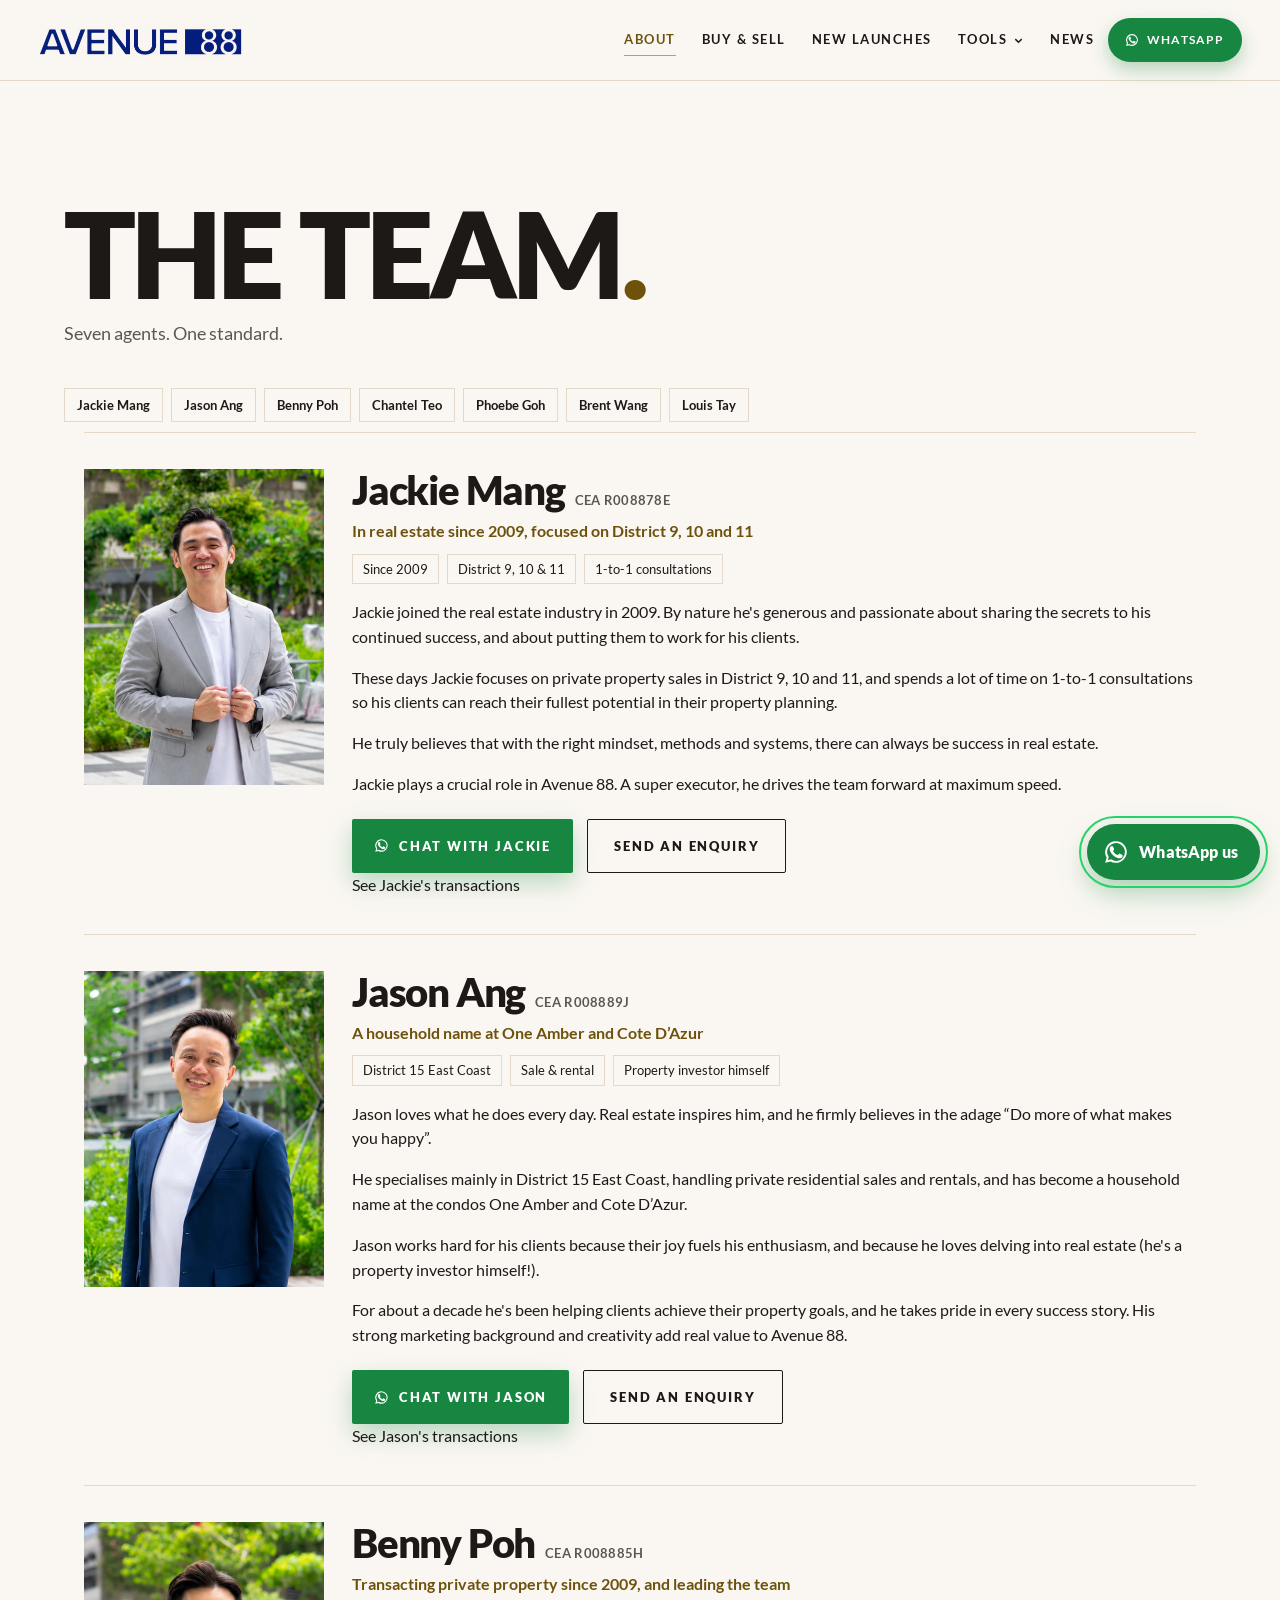
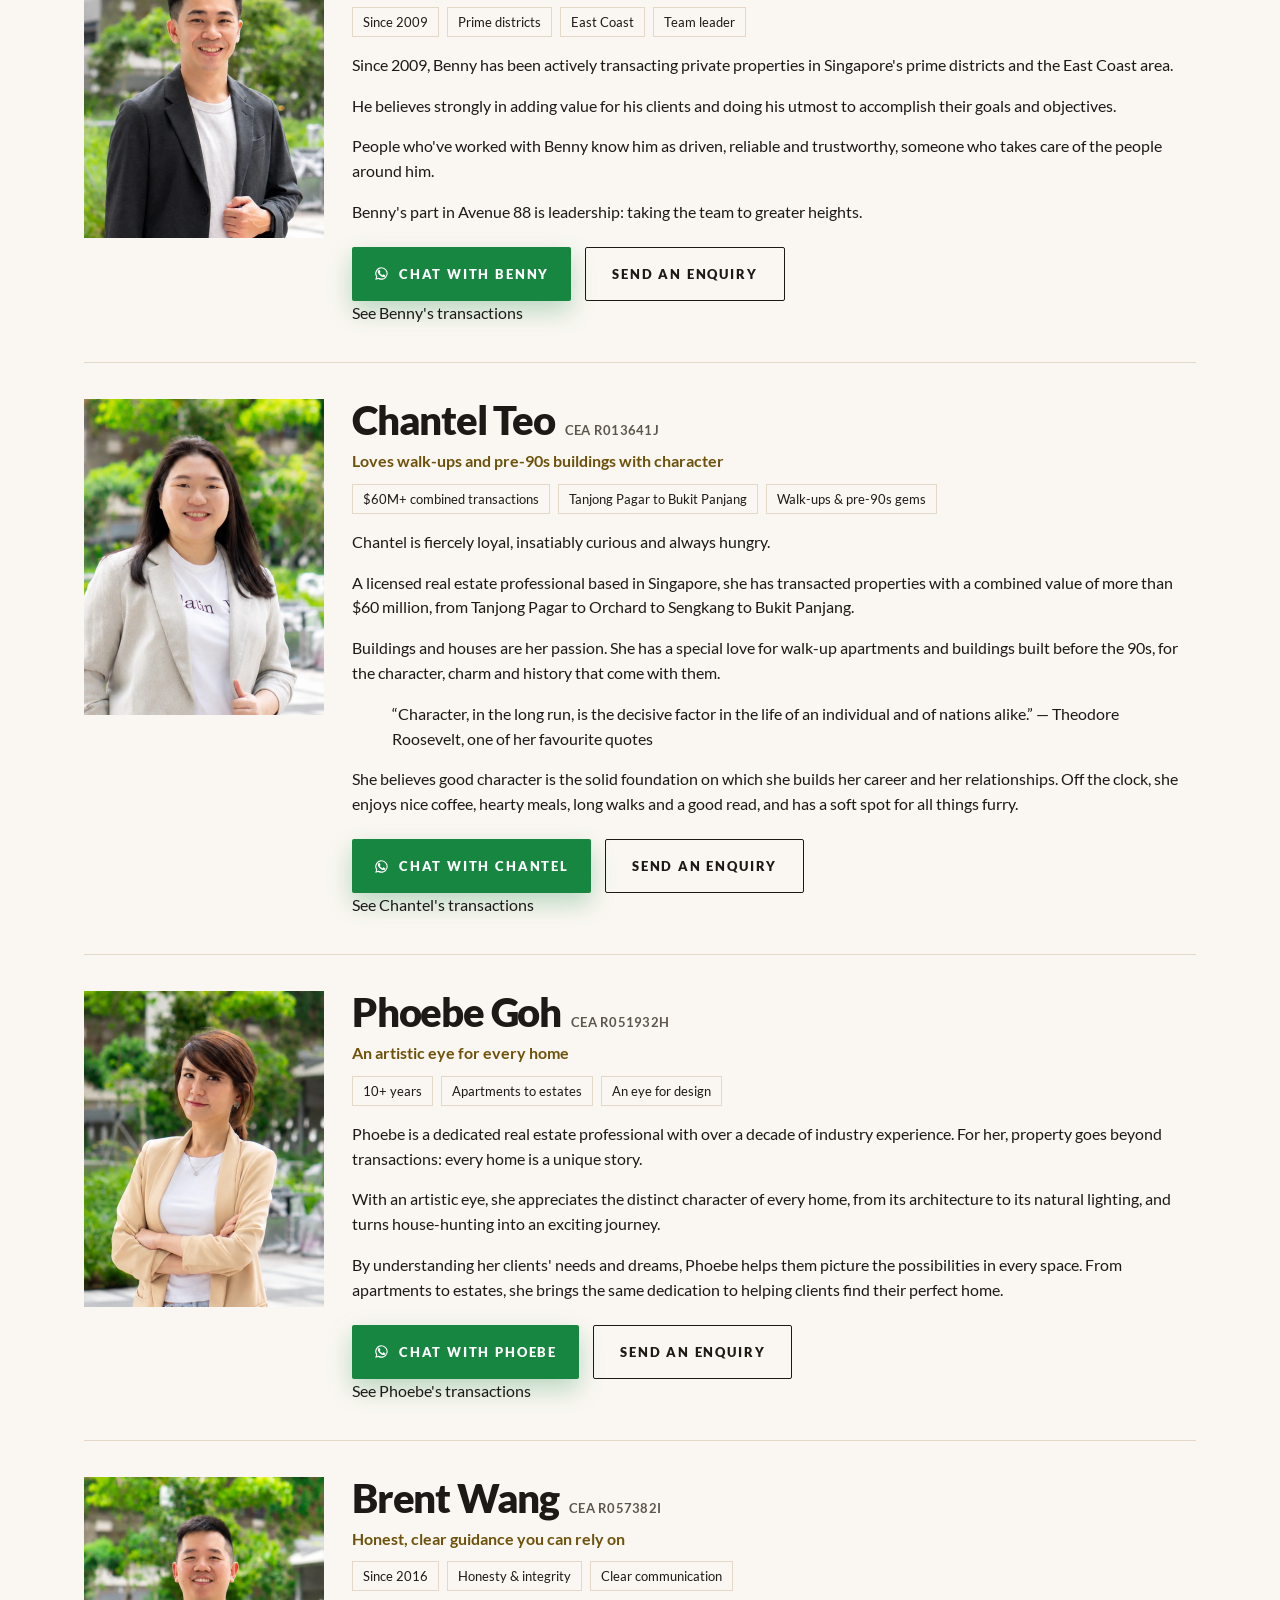
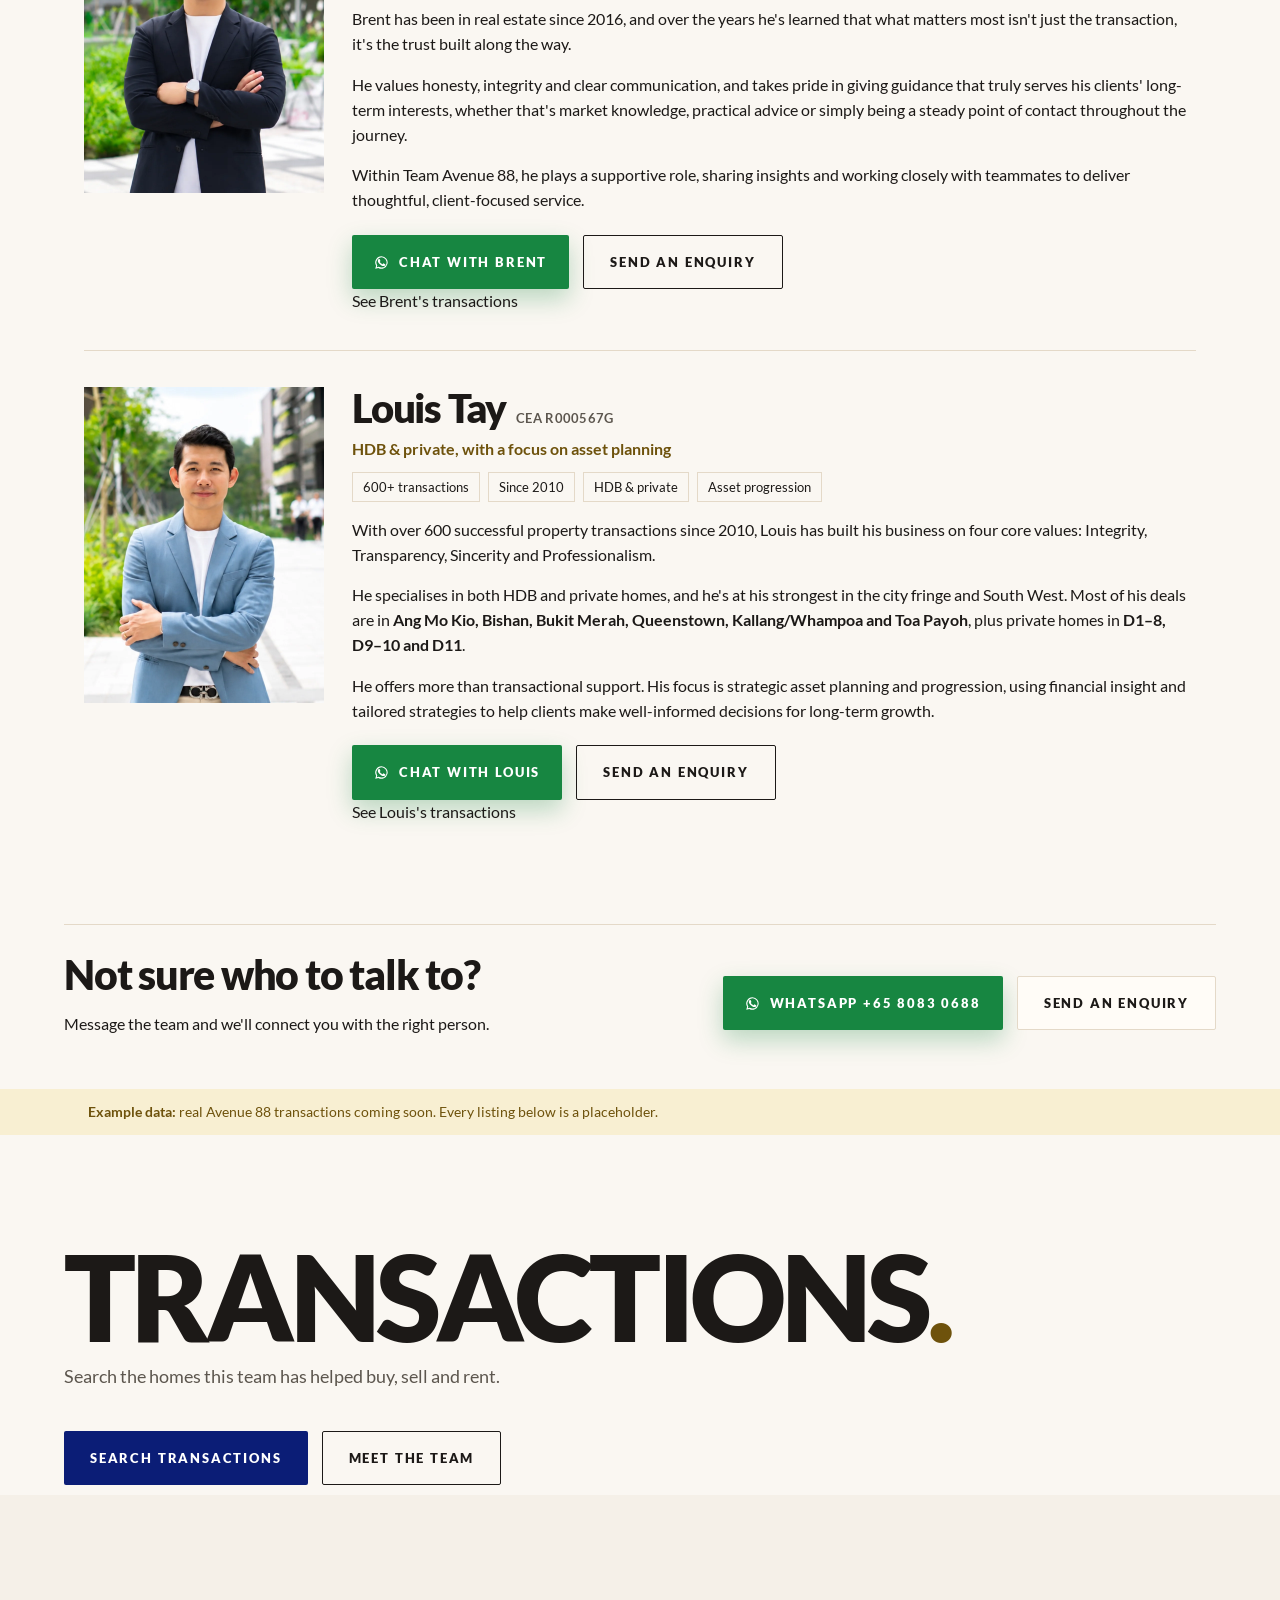
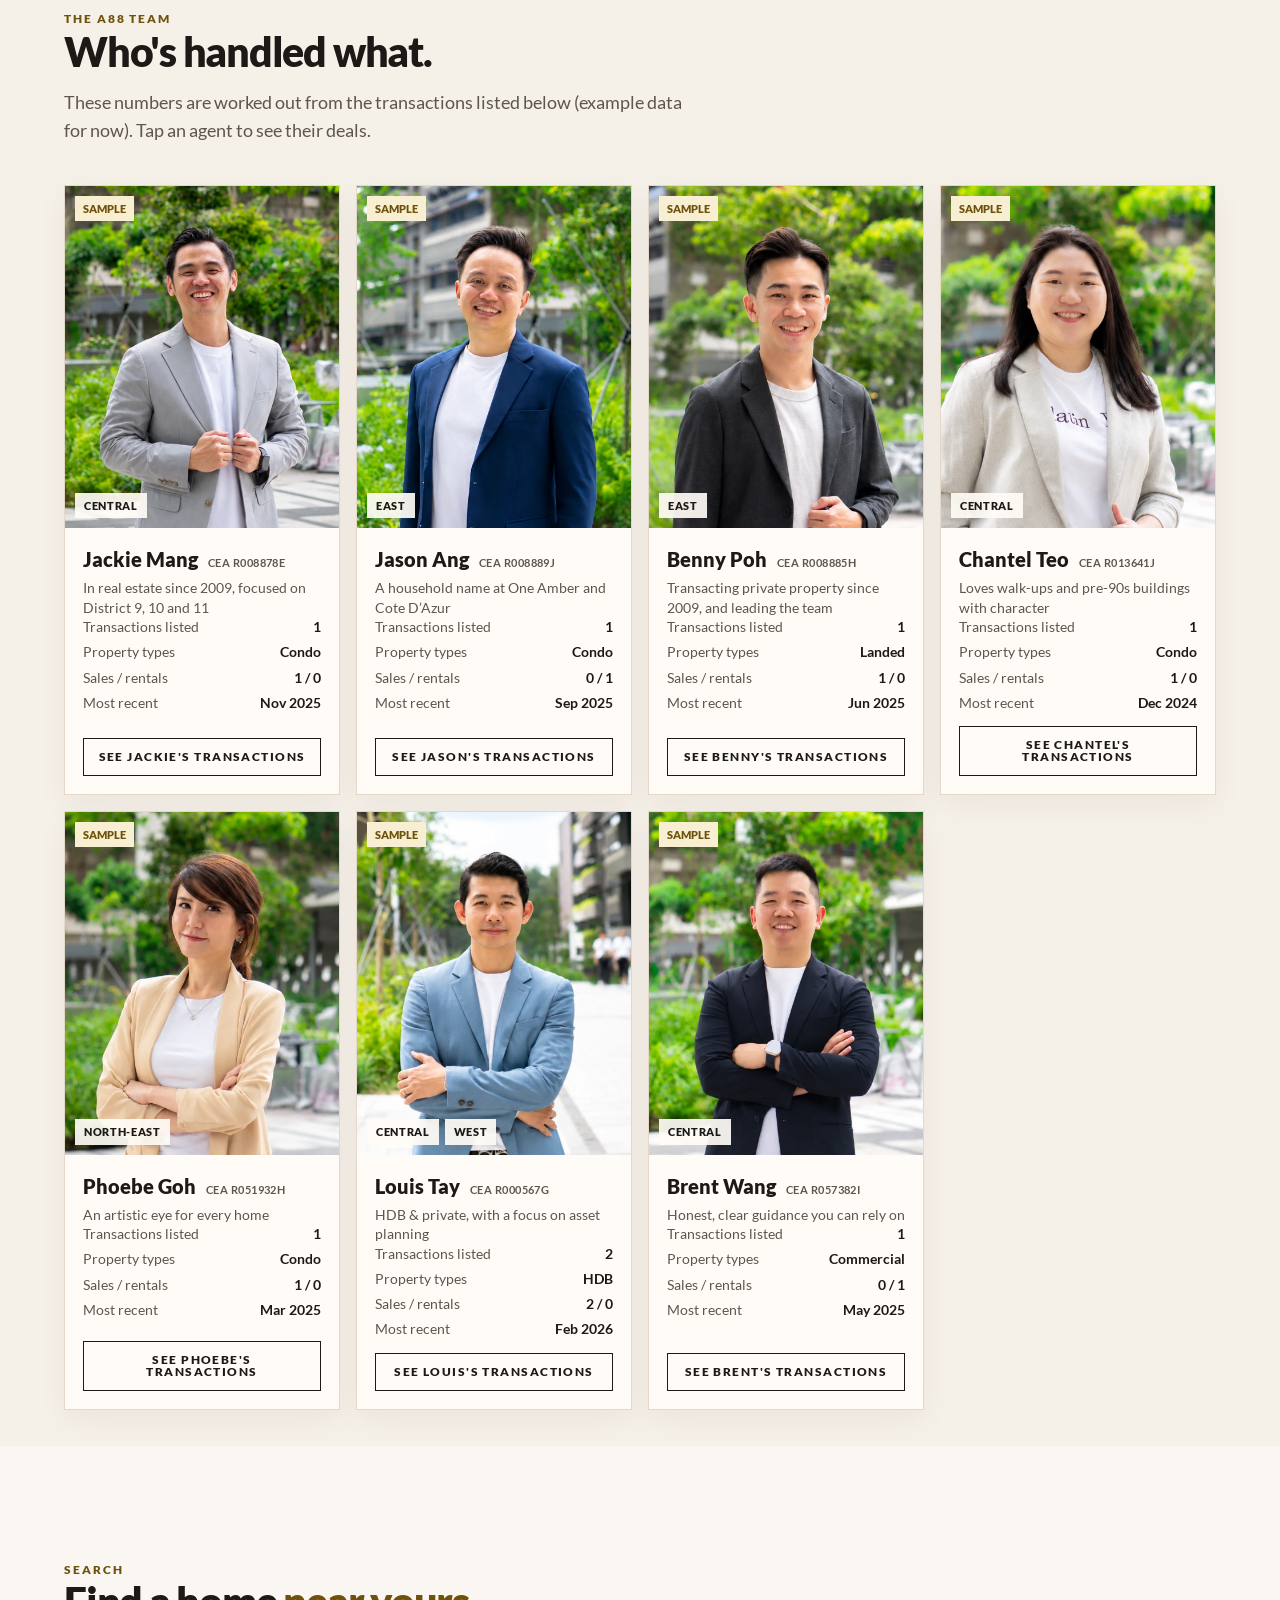
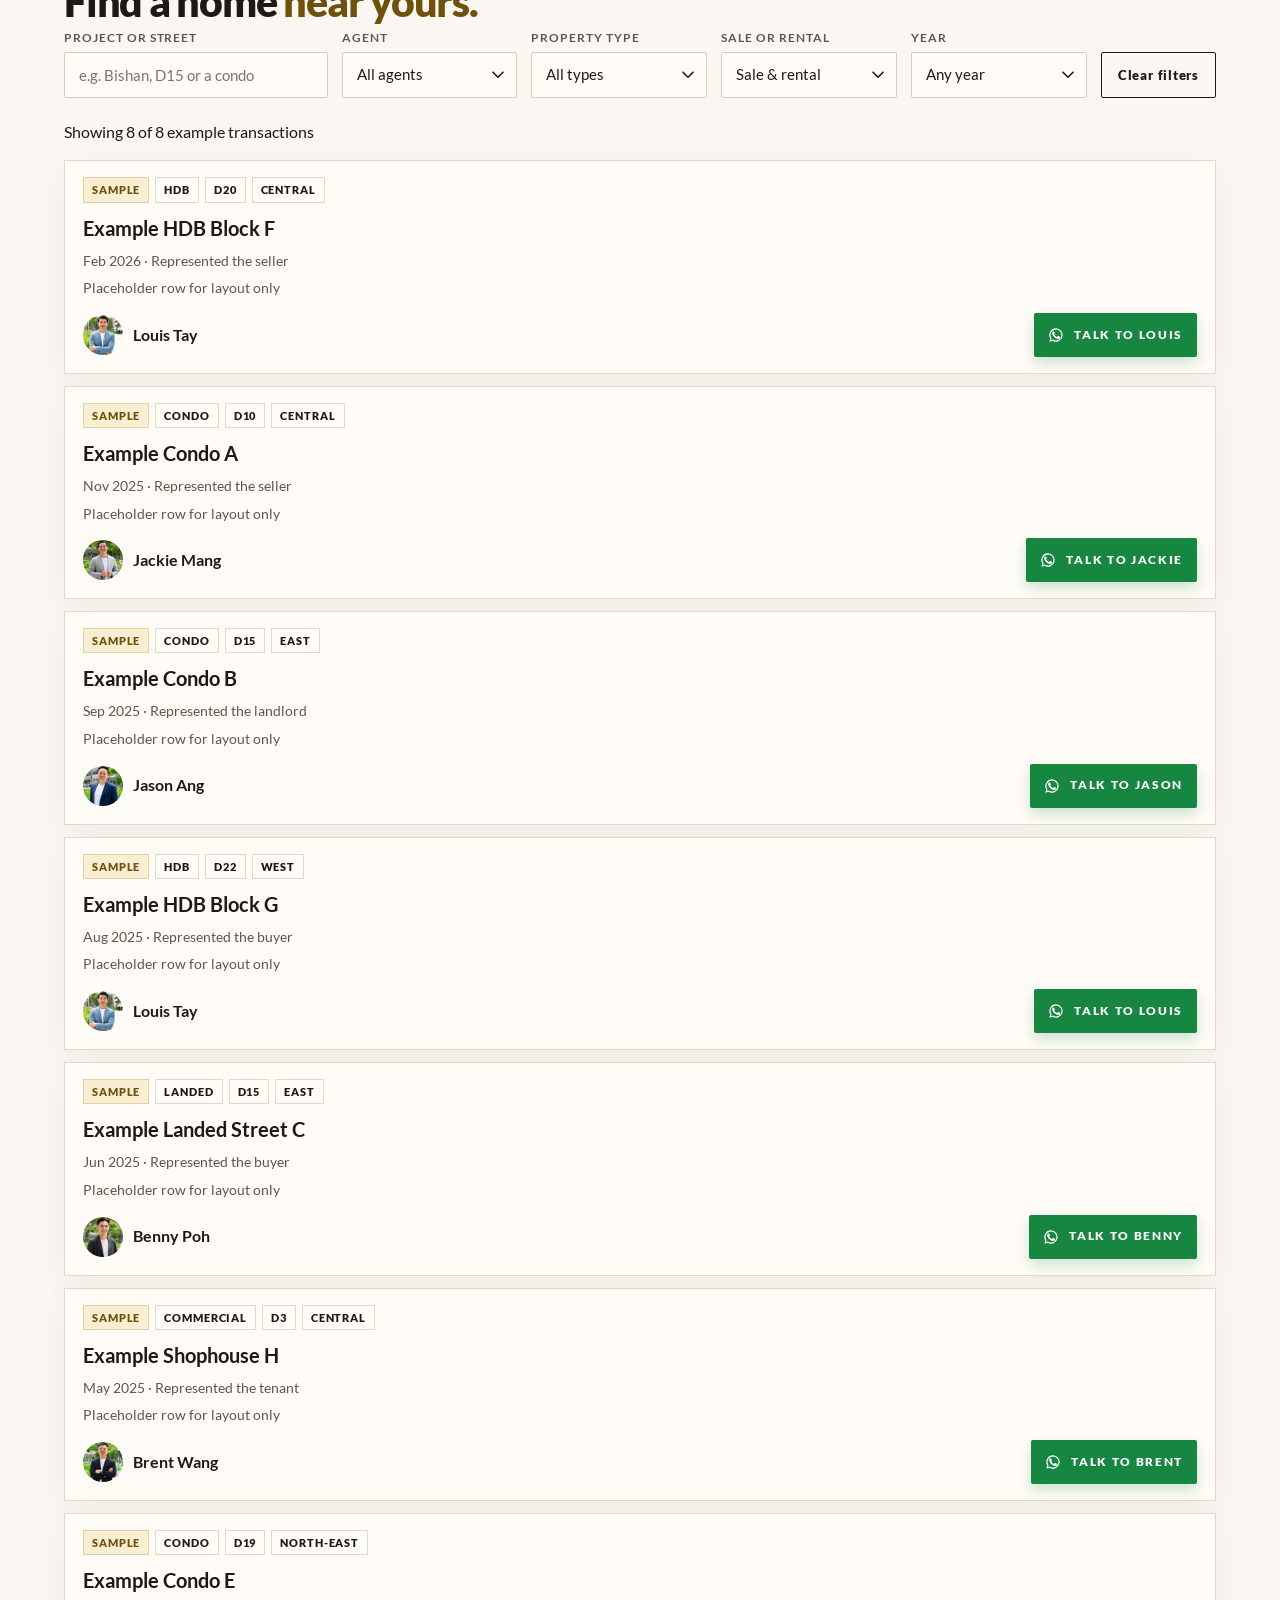
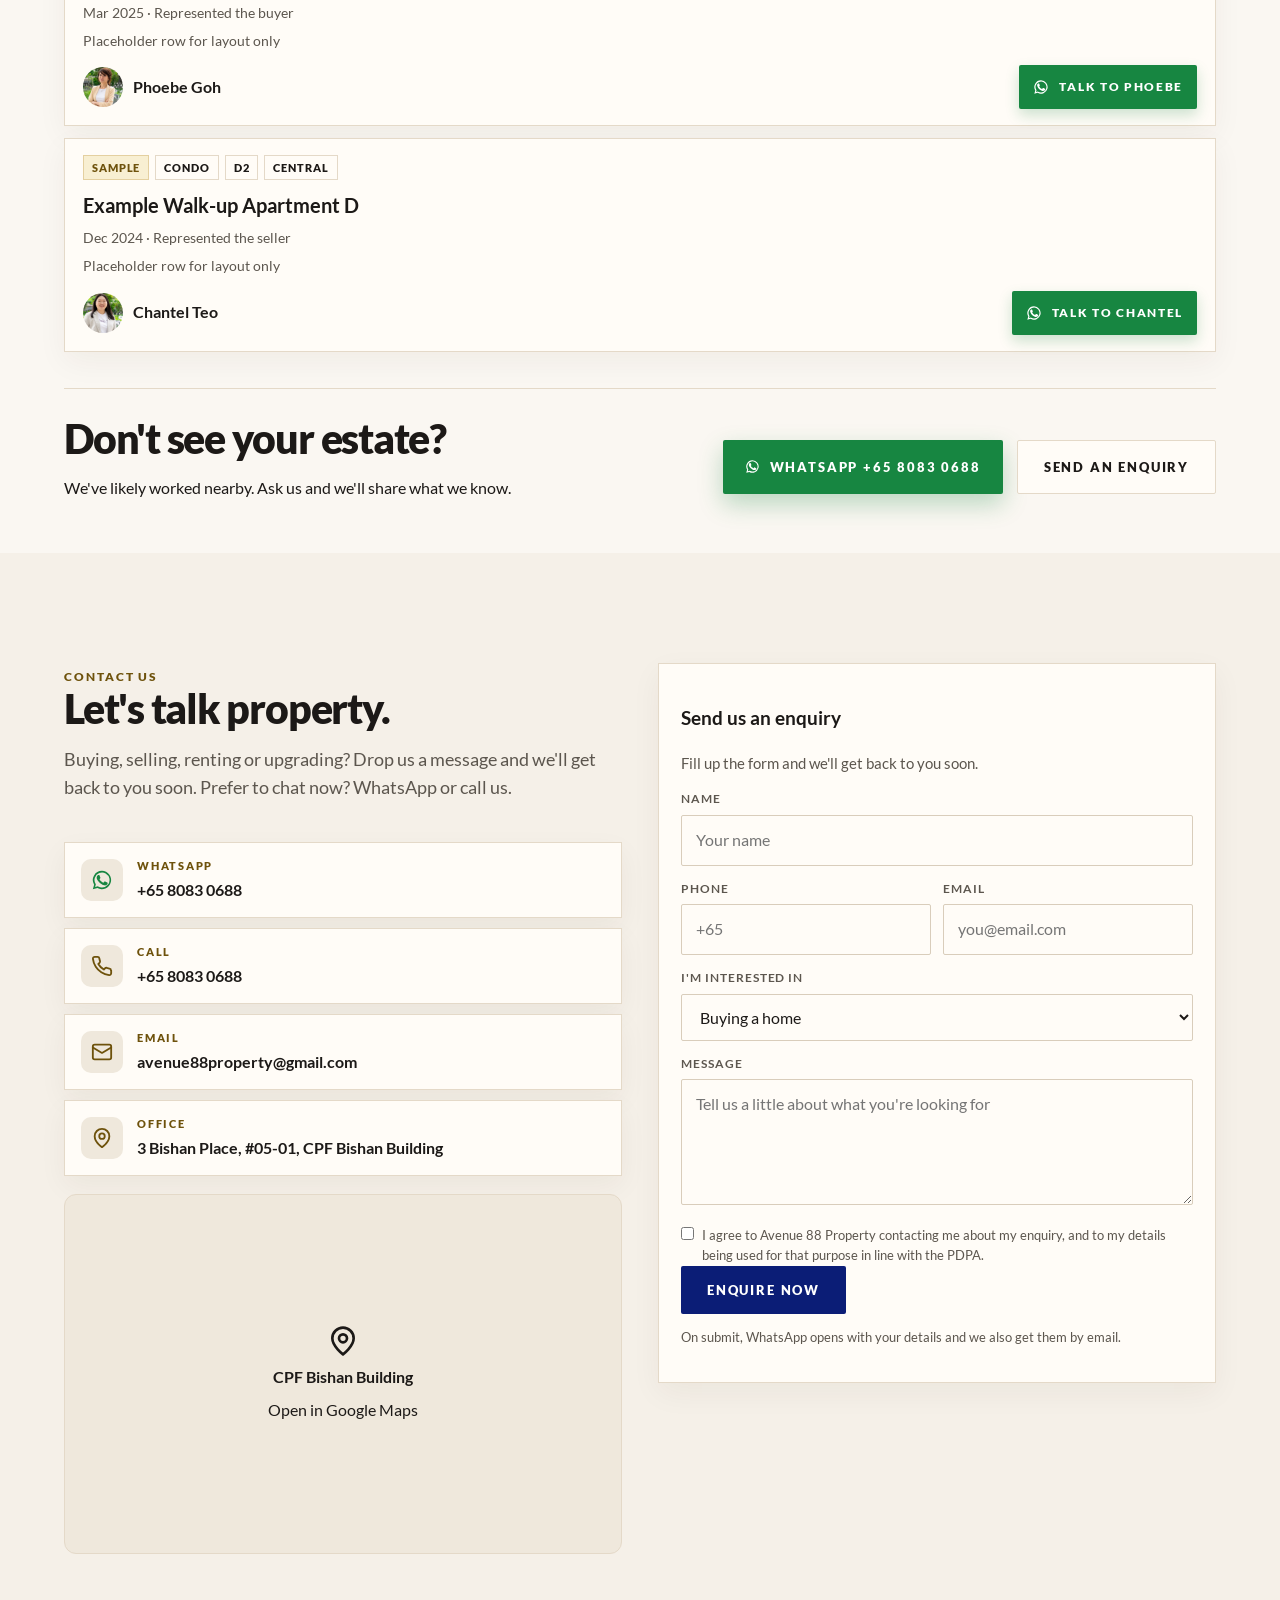
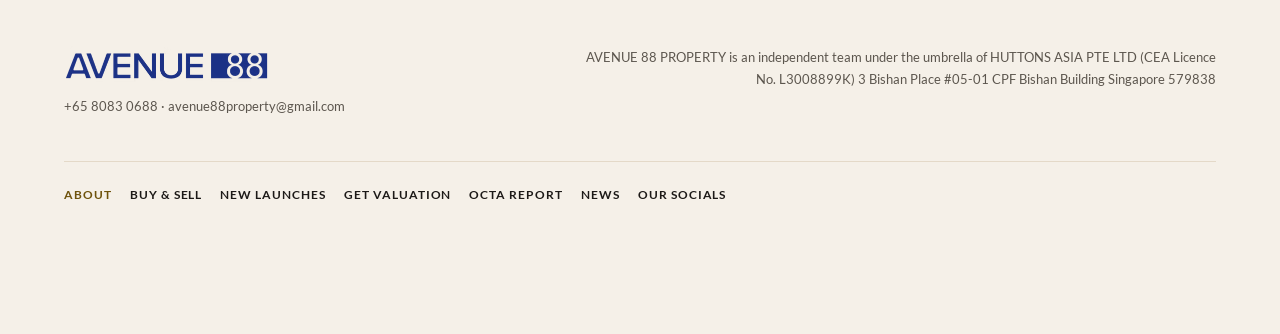
==== commit b7d16062: "About: CEA transactions in the last 24 months per agent - scripts/update_team_stats.py also counts e" ====
--- a/about.html
+++ b/about.html
@@ -11,7 +11,7 @@
 <meta name="robots" content="noindex, nofollow">
 <link rel="icon" href="img/favicon.png">
 <link rel="preload" href="fonts/lato-latin-900-normal.woff2" as="font" type="font/woff2" crossorigin>
-<link rel="stylesheet" href="css/style.css?v=20261121">
+<link rel="stylesheet" href="css/style.css?v=20261121e">
 <script type="application/ld+json">{"@context":"https://schema.org","@type":"RealEstateAgent","name":"Avenue 88 Property","url":"https://www.avenue88property.com/","telephone":"+6580830688","email":"avenue88property@gmail.com","image":"https://www.avenue88property.com/","address":{"@type":"PostalAddress","streetAddress":"3 Bishan Place, #05-01, CPF Bishan Building","postalCode":"579838","addressCountry":"SG"},"parentOrganization":{"@type":"RealEstateAgent","name":"Huttons Asia Pte Ltd"},"sameAs":["https://www.facebook.com/Avenue88Property","https://www.instagram.com/avenue88property","https://www.youtube.com/c/Avenue88Property"]}</script>
 </head>
 <body>
@@ -43,8 +43,9 @@
 </div></section>
 
 <section class="section soft tx-team"><div class="wrap">
-<div class="section-head"><span class="eyebrow">The A88 team</span><h2>Who's handled what.</h2><p class="lead">These numbers are worked out from the transactions listed below<span data-example-only> (example data for now)</span>. Tap an agent to see their deals.</p></div>
+<div class="section-head"><span class="eyebrow">The A88 team</span><h2>Who's handled what.</h2><p class="lead" id="tx-team-lead">These numbers are worked out from the transactions listed below<span data-example-only> (example data for now)</span>. Tap an agent to see their deals.</p></div>
 <div class="ag-grid" id="tx-agents" aria-live="polite"></div>
+<p class="tx-cea-note" id="tx-cea-note" hidden></p>
 <noscript><p>Please turn on JavaScript to see the team stats and search transactions.</p></noscript>
 </div></section>
 
@@ -100,6 +101,6 @@
 <div class="fl"><img src="img/logo-avenue88.png" alt=""><p><a href="https://wa.me/6580830688">+65 8083 0688</a> · <a href="mailto:avenue88property@gmail.com">avenue88property@gmail.com</a></p></div>
 <p class="legal">AVENUE 88 PROPERTY is an independent team under the umbrella of HUTTONS ASIA PTE LTD (CEA Licence No. L3008899K) 3 Bishan Place #05-01 CPF Bishan Building Singapore 579838</p>
 </footer>
-<script src="js/transactions.js?v=20261121b"></script>
-<script src="js/main.js?v=20261121"></script>
+<script src="js/transactions.js?v=20261121c"></script>
+<script src="js/main.js?v=20261121c"></script>
 </body></html>
--- a/css/style.css
+++ b/css/style.css
@@ -458,3 +458,27 @@
 /* ---- Footer: full agency statement on every page ---- */
 footer .legal{flex:1 1 420px;max-width:640px;margin:0;text-align:right;line-height:1.7}
 @media(max-width:900px){footer .legal{text-align:left}}
+/* About: CEA 24-month figures on agent cards */
+.ag-big{display:flex;align-items:baseline;gap:10px;margin:10px 0 12px;padding-bottom:12px;border-bottom:1px solid var(--line)}
+.ag-big b{font-size:44px;font-weight:900;letter-spacing:-.04em;line-height:1;color:var(--ink)}
+.ag-big span{font-size:13px;color:var(--mute);line-height:1.3}
+.tx-cea-note{margin:14px 0 0;font-size:13px;color:var(--mute)}
+/* About: "Who's handled what" agent cards */
+.ag-grid{display:grid;grid-template-columns:repeat(auto-fill,minmax(260px,1fr));gap:16px;margin-top:24px}
+.ag-grid .ag-card{display:flex;flex-direction:column;margin:0;padding:0;overflow:hidden}
+.ag-photo{position:relative;aspect-ratio:4/5;overflow:hidden;background:var(--bg-deep)}
+.ag-photo img{width:100%;height:100%;object-fit:cover;object-position:50% 15%;display:block}
+.ag-regions{position:absolute;left:10px;bottom:10px;display:flex;flex-wrap:wrap;gap:6px;margin:0;padding:0;list-style:none}
+.ag-regions li{padding:4px 9px;background:rgba(255,252,247,.92);color:var(--ink);font-size:11px;font-weight:900;letter-spacing:.06em;text-transform:uppercase}
+.ag-photo .tx-sample{position:absolute;top:10px;left:10px;padding:4px 8px;background:#F8EFD2;color:#6E520C;font-size:11px;font-weight:900;text-transform:uppercase}
+.ag-body{display:flex;flex-direction:column;flex:1;padding:16px 18px 18px}
+.ag-body h3.nm{margin:0;font-size:20px;font-weight:900}
+.ag-body .cea{font-size:11px;font-weight:700;color:var(--mute);letter-spacing:.04em}
+.ag-title{margin:4px 0 0;font-size:13.5px;color:var(--mute);line-height:1.45}
+.ag-stats{list-style:none;margin:0 0 14px;padding:0;display:grid;gap:7px}
+.ag-stats li{display:flex;justify-content:space-between;gap:12px;font-size:13.5px;line-height:1.35}
+.ag-stats li span{color:var(--mute);flex:none}
+.ag-stats li b{text-align:right;font-weight:700}
+.ag-stats li.none{color:var(--mute)}
+.ag-view{margin-top:auto;align-self:stretch;padding:12px 14px;background:transparent;border:1px solid var(--ink);color:var(--ink);font:900 12px/1 Lato,sans-serif;letter-spacing:.12em;text-transform:uppercase;cursor:pointer;transition:.2s}
+.ag-view:hover,.ag-view[aria-pressed="true"]{background:var(--ink);color:#fff}
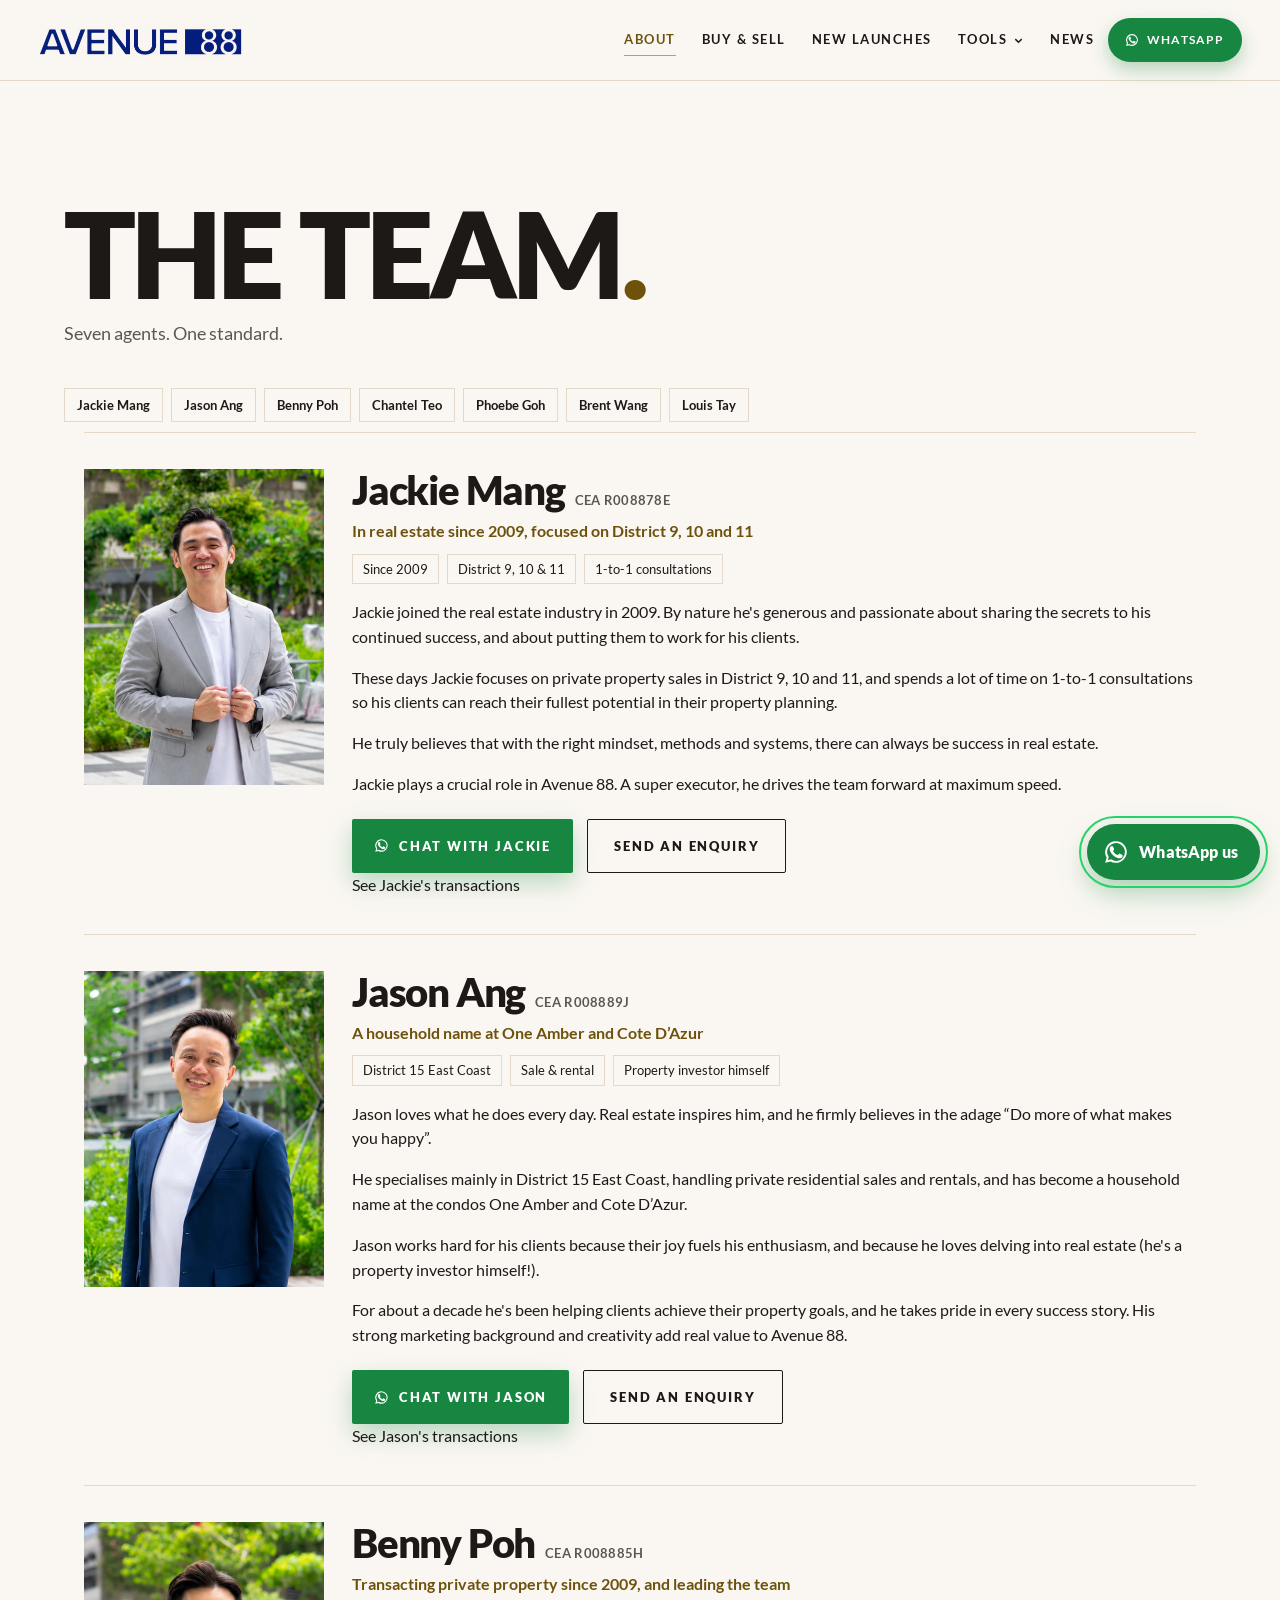
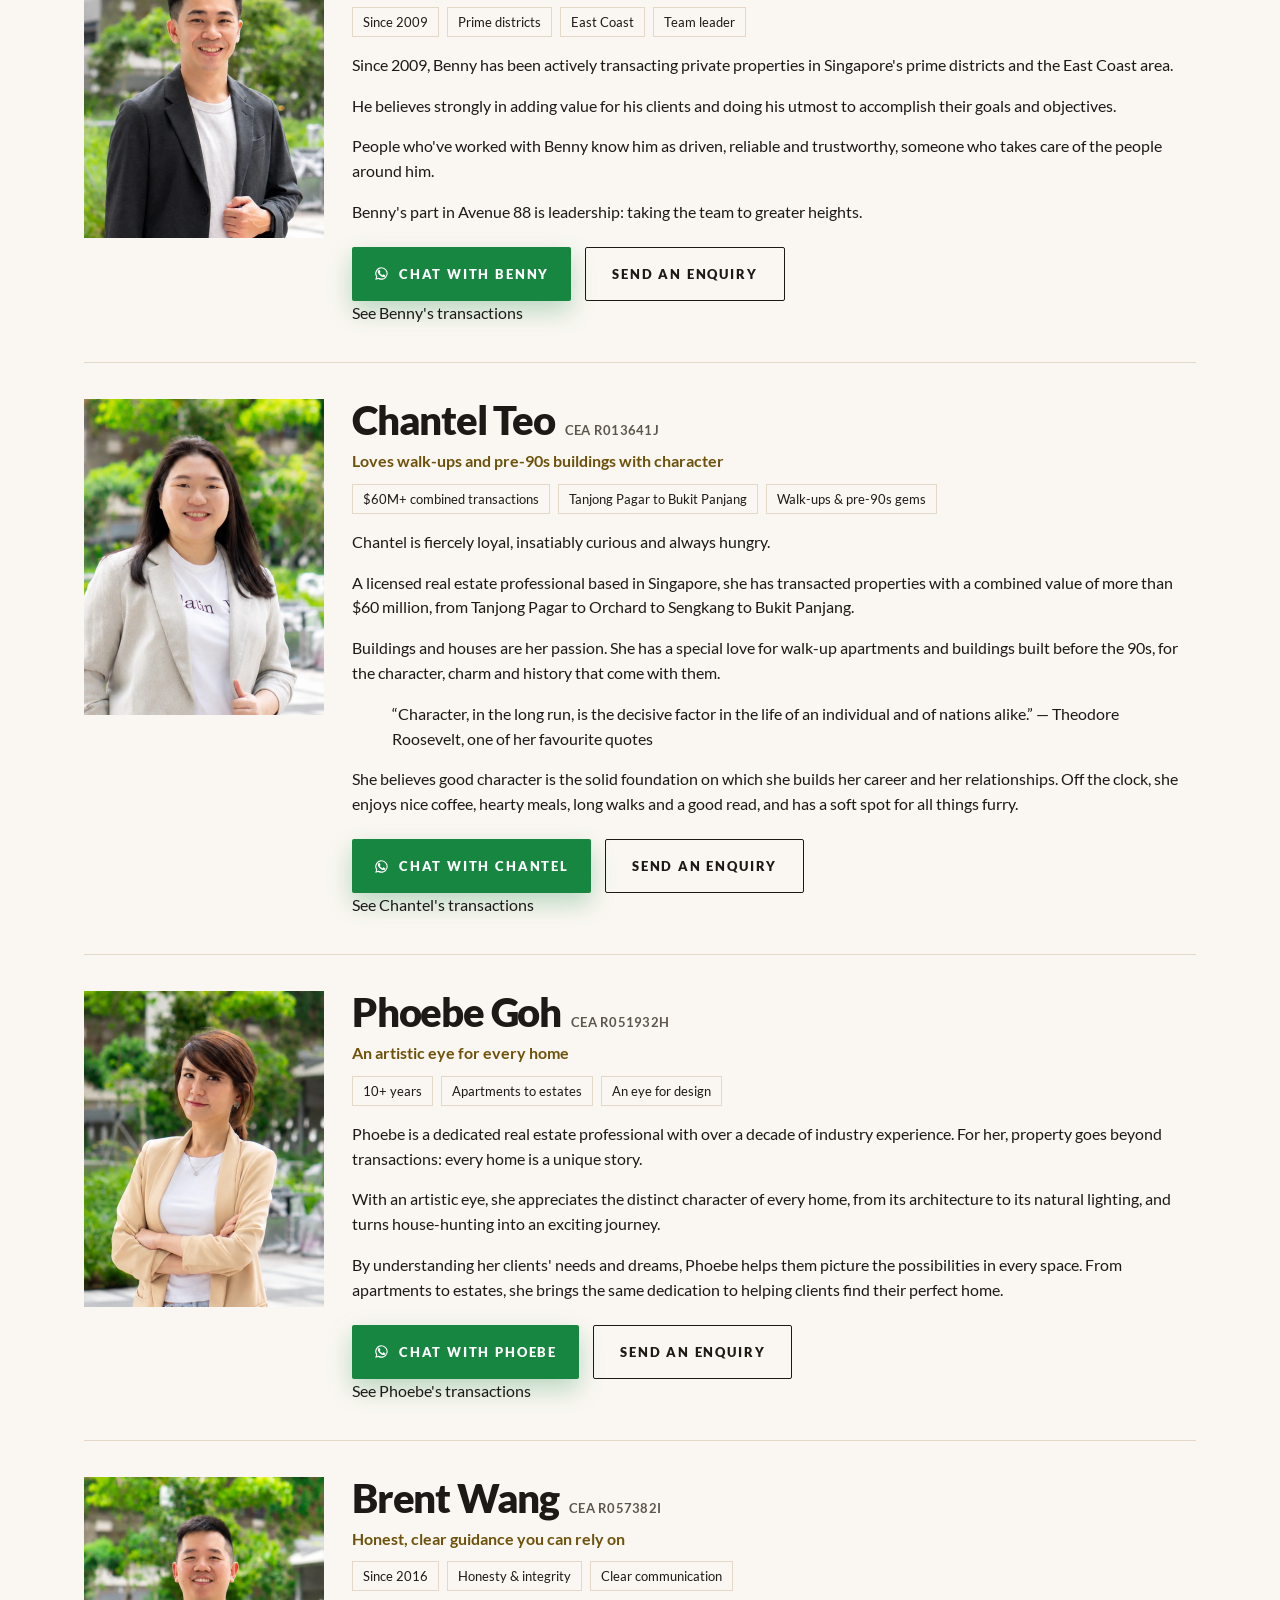
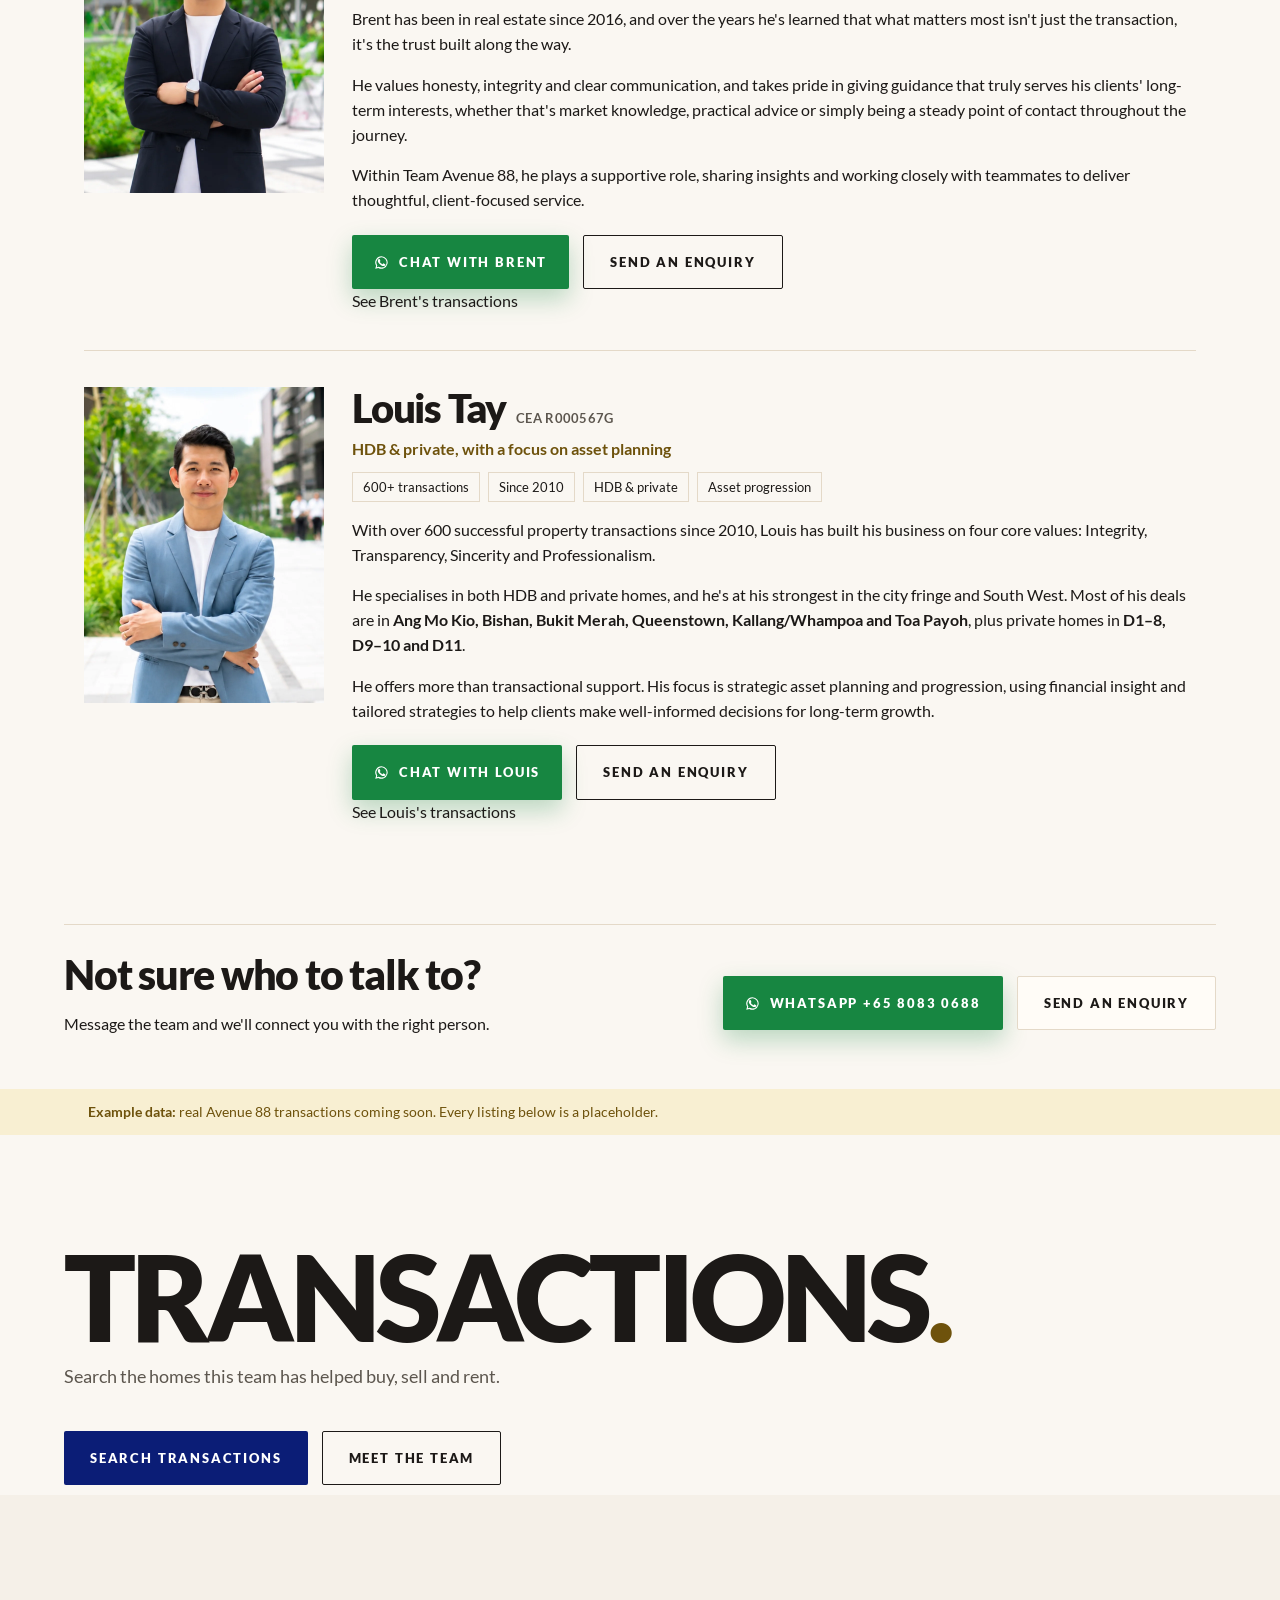
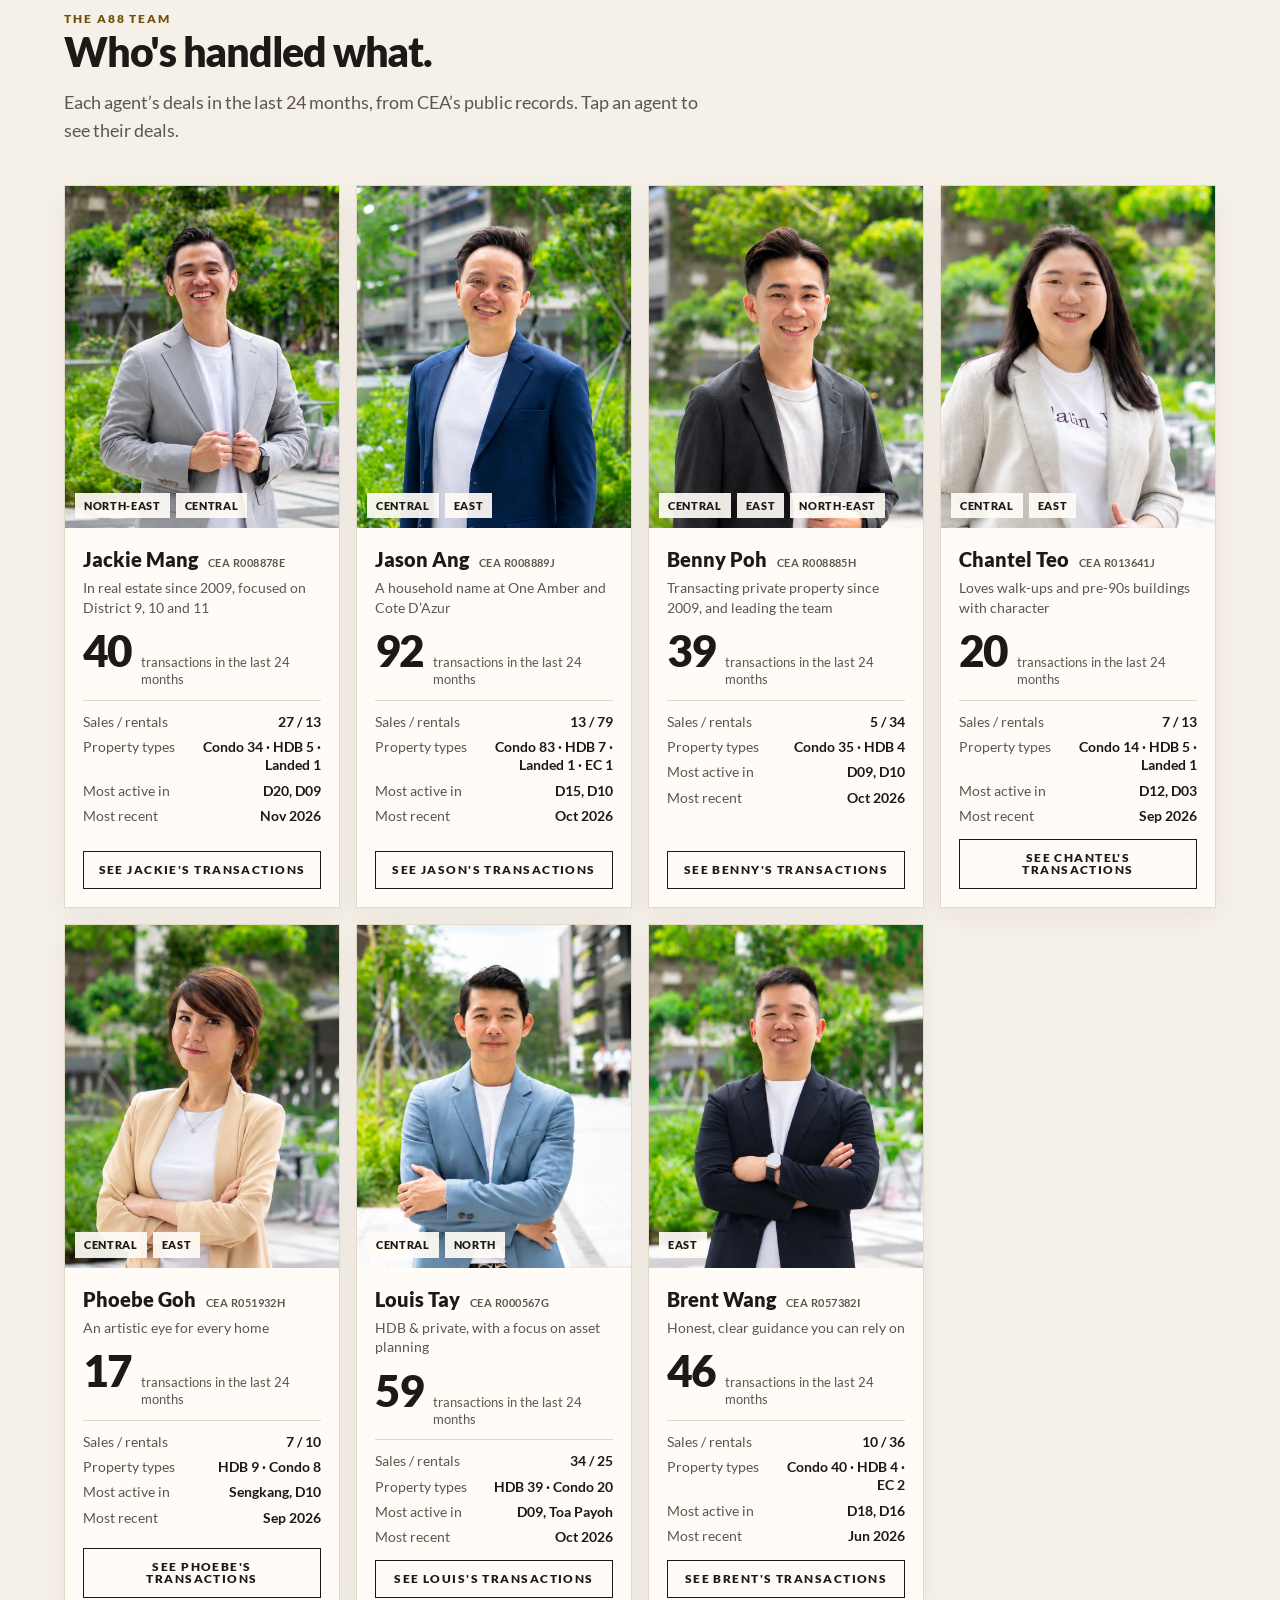
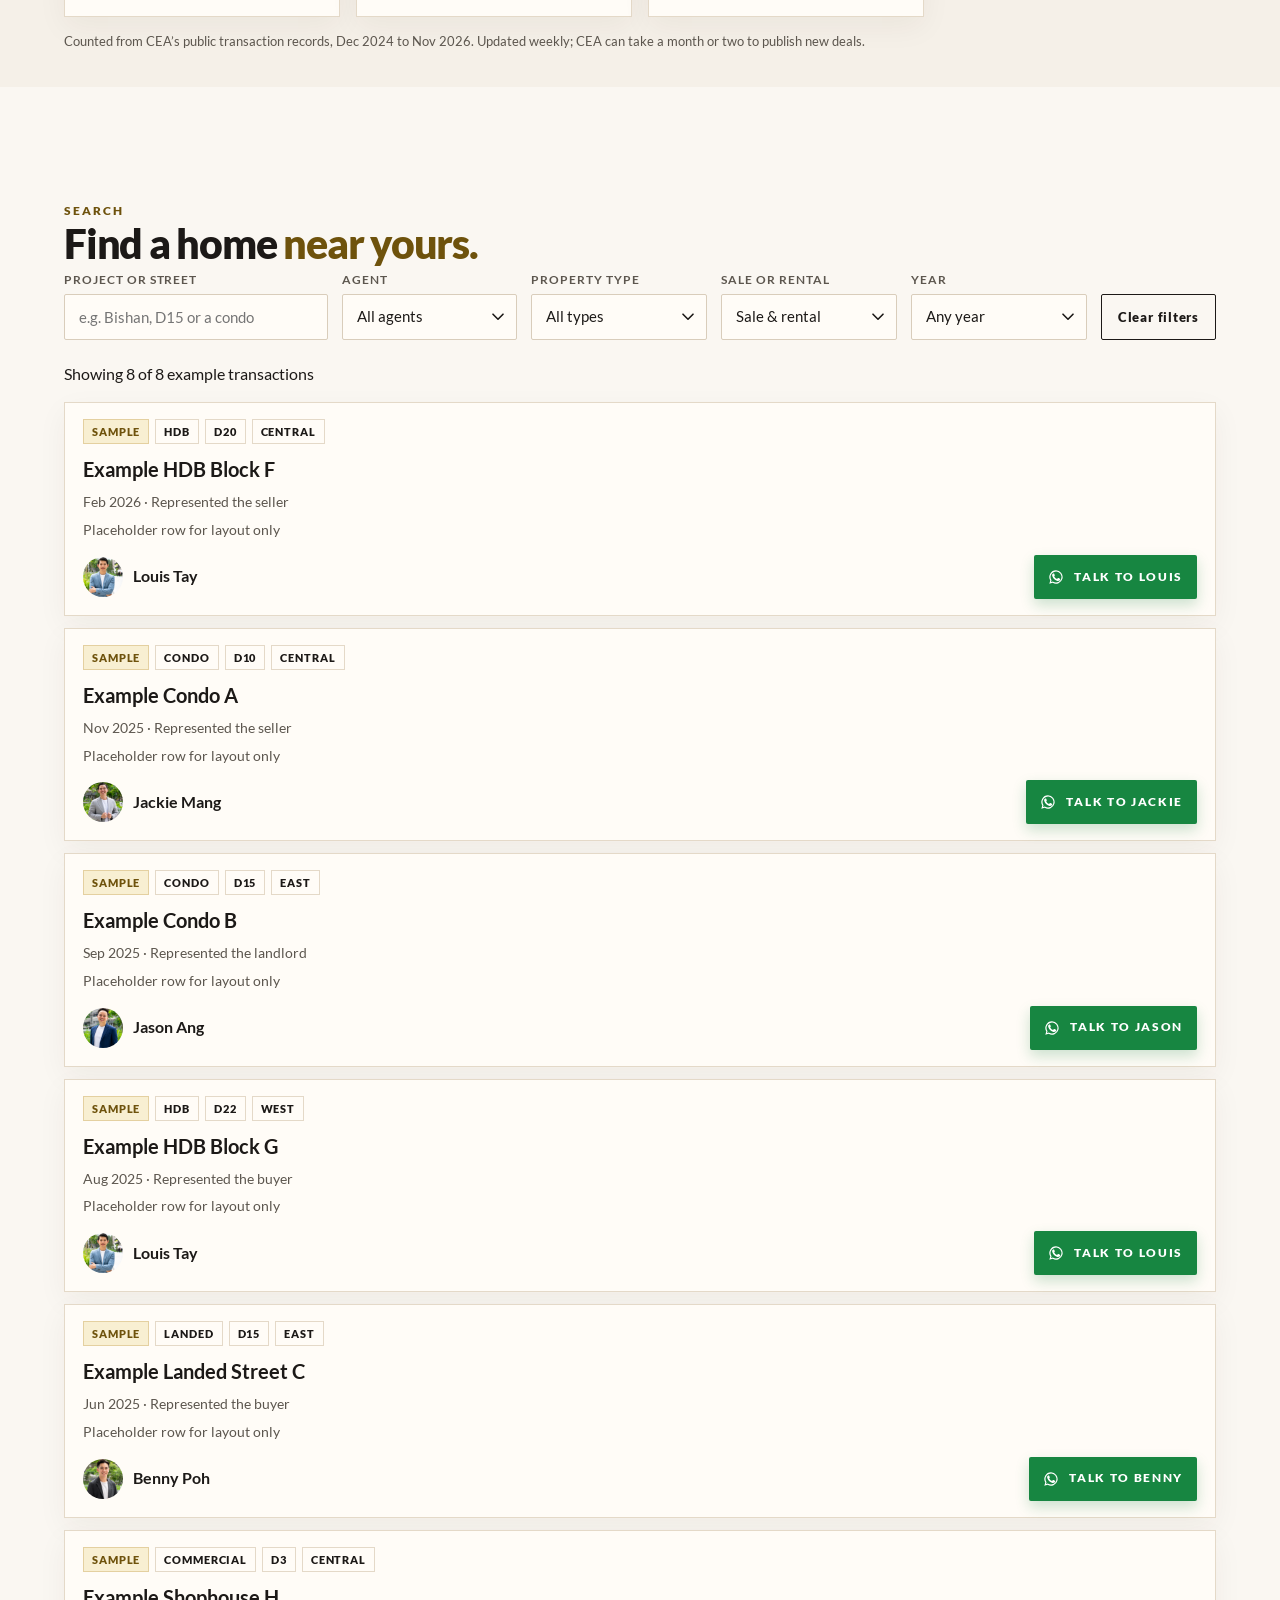
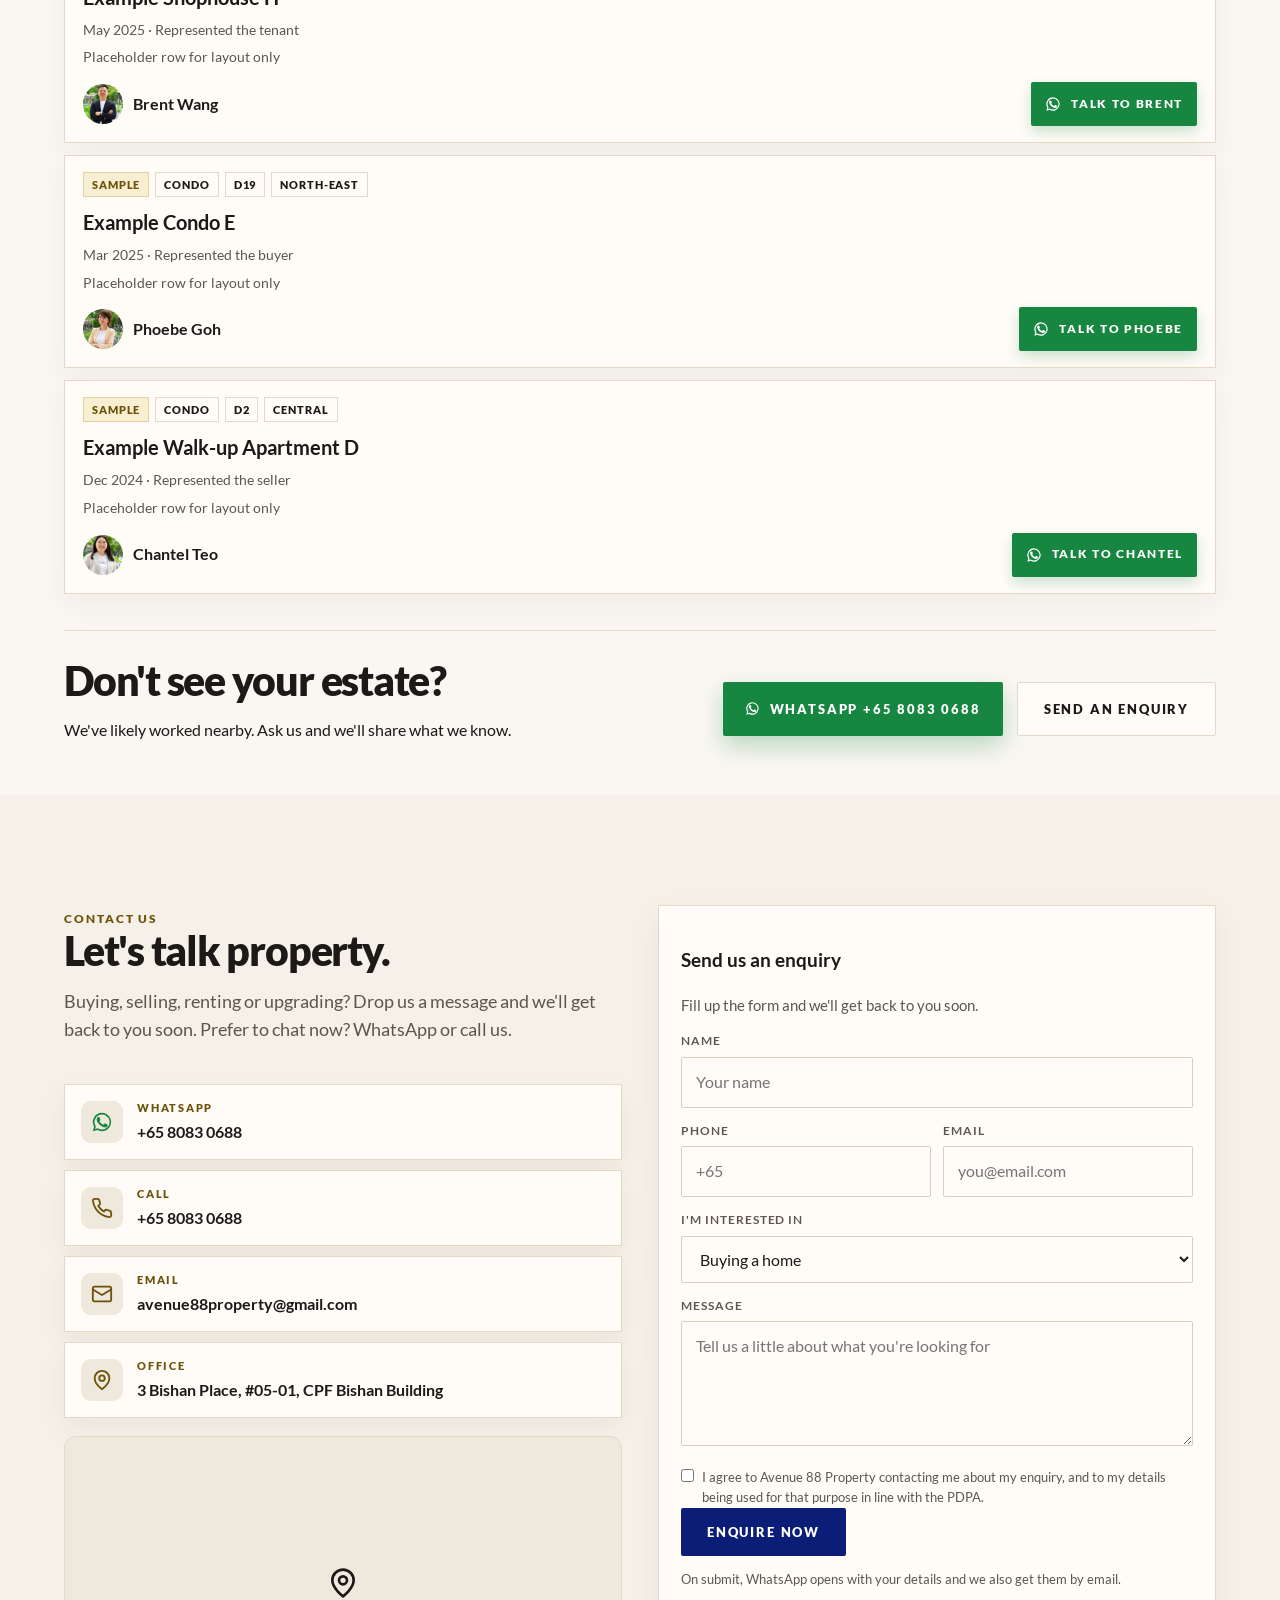
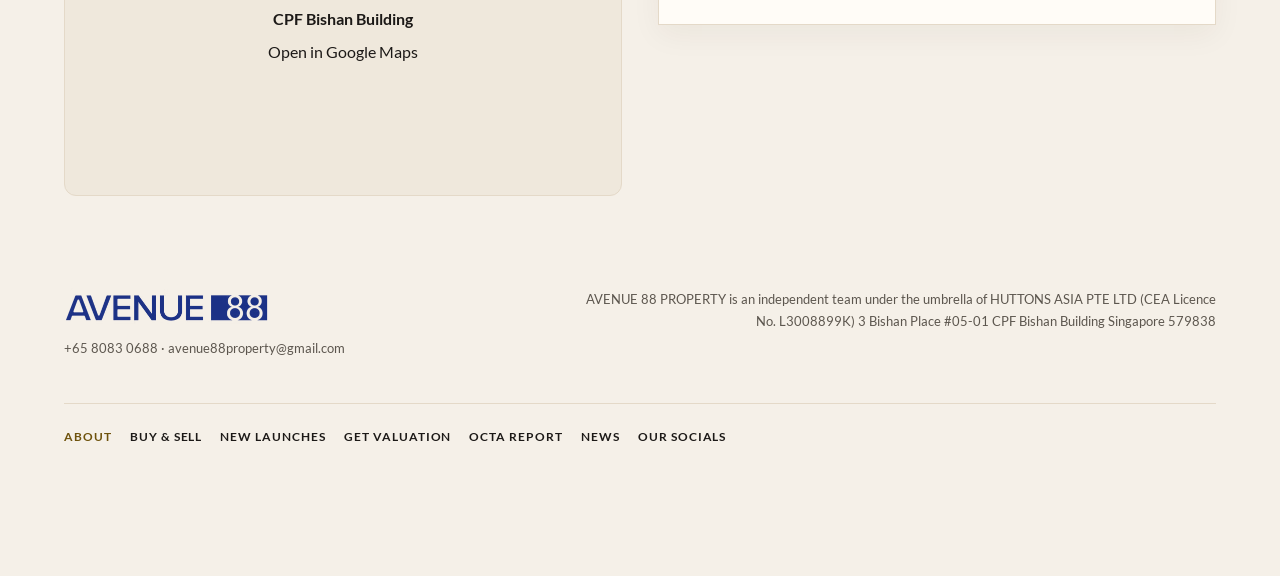
==== commit 473a6d92: "About cards: keep each property type with its count on one line Co-Authored-By: Claude Opus 5.5 <nor" ====
--- a/about.html
+++ b/about.html
@@ -101,6 +101,6 @@
 <div class="fl"><img src="img/logo-avenue88.png" alt=""><p><a href="https://wa.me/6580830688">+65 8083 0688</a> · <a href="mailto:avenue88property@gmail.com">avenue88property@gmail.com</a></p></div>
 <p class="legal">AVENUE 88 PROPERTY is an independent team under the umbrella of HUTTONS ASIA PTE LTD (CEA Licence No. L3008899K) 3 Bishan Place #05-01 CPF Bishan Building Singapore 579838</p>
 </footer>
-<script src="js/transactions.js?v=20261121c"></script>
+<script src="js/transactions.js?v=20261121d"></script>
 <script src="js/main.js?v=20261121c"></script>
 </body></html>
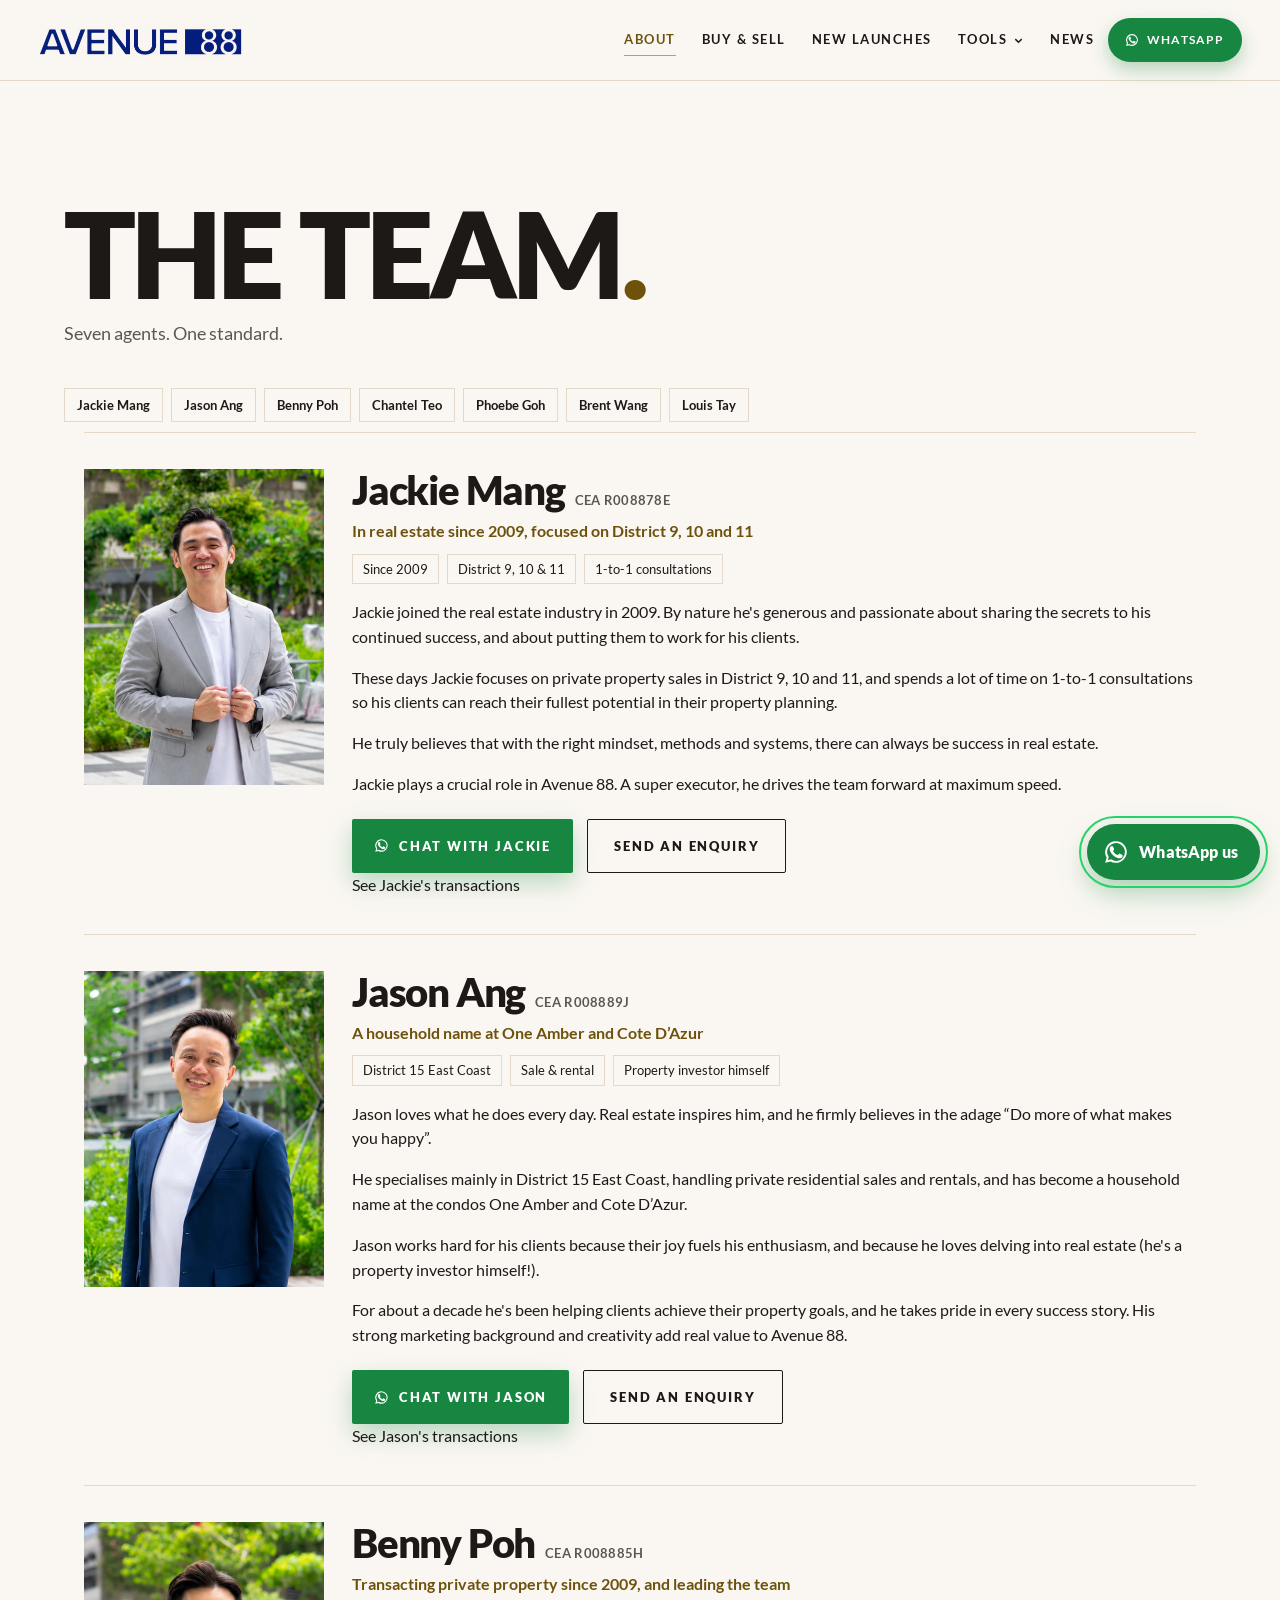
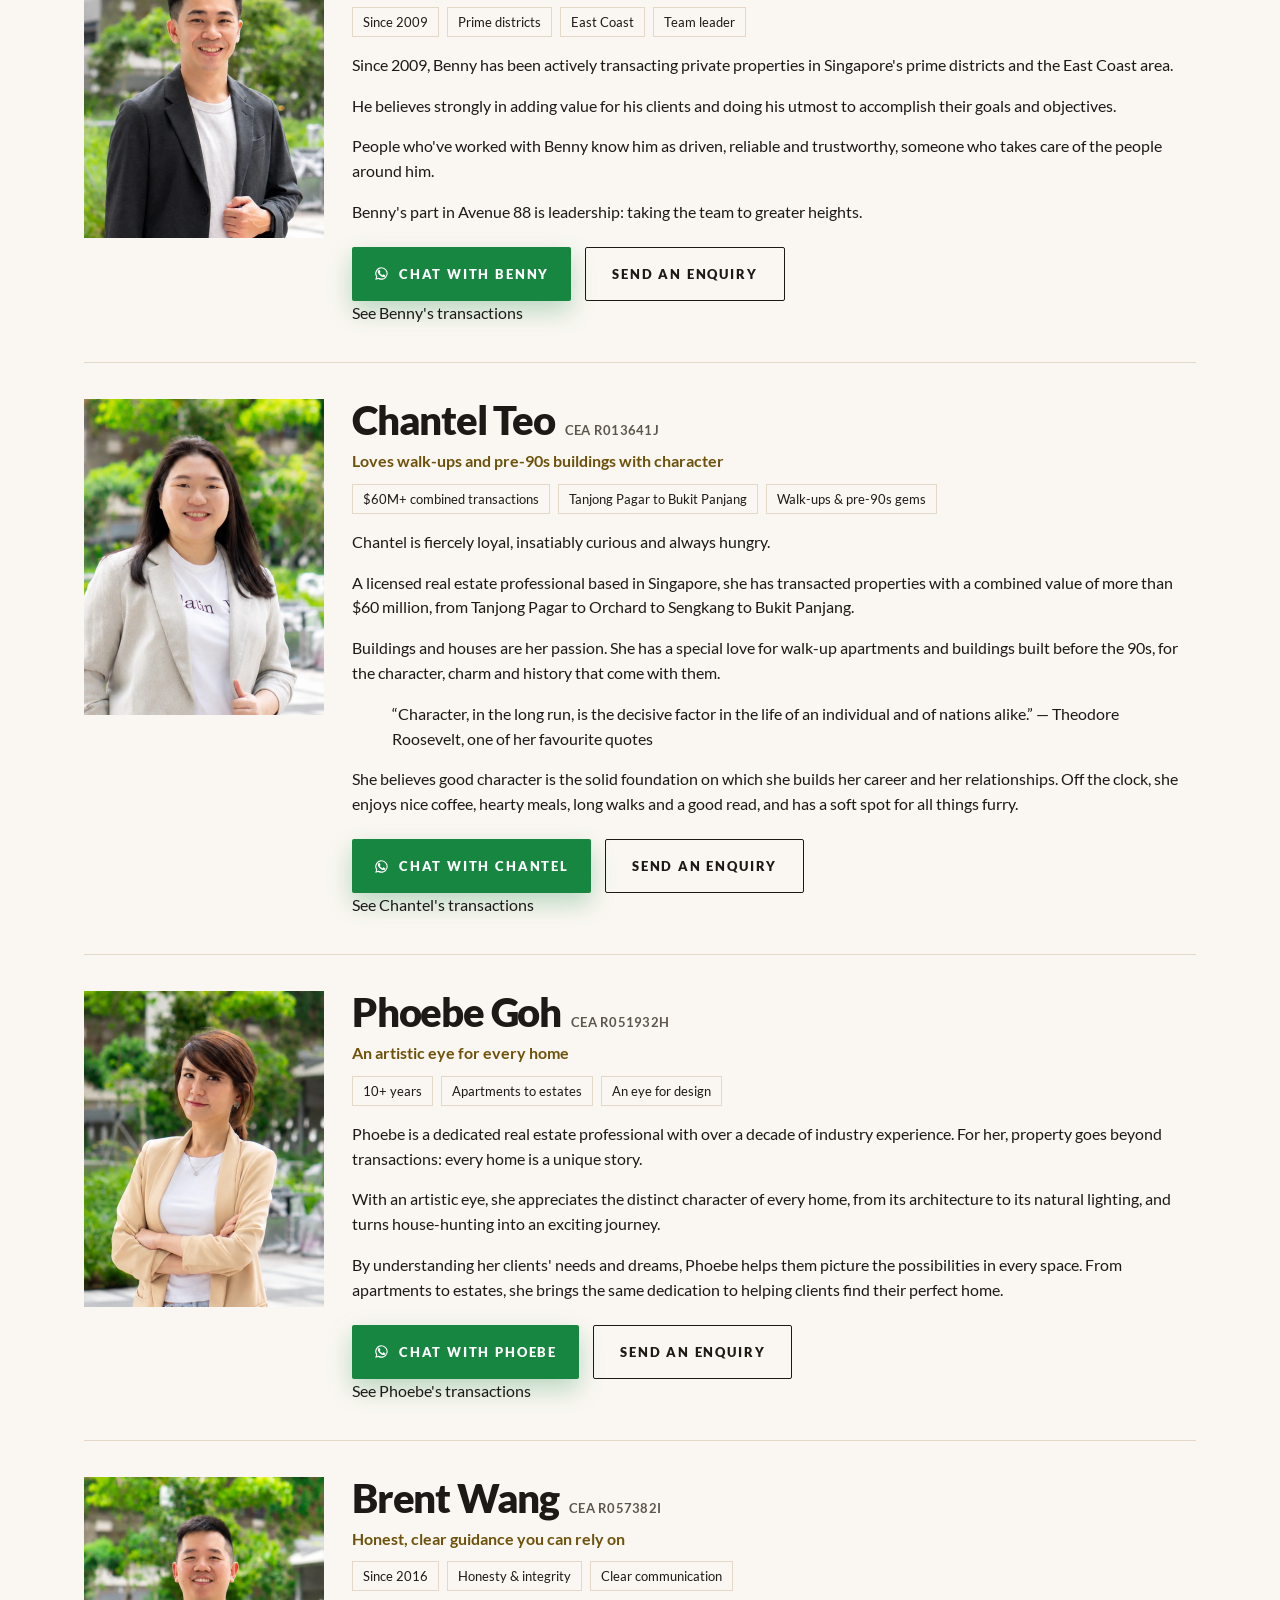
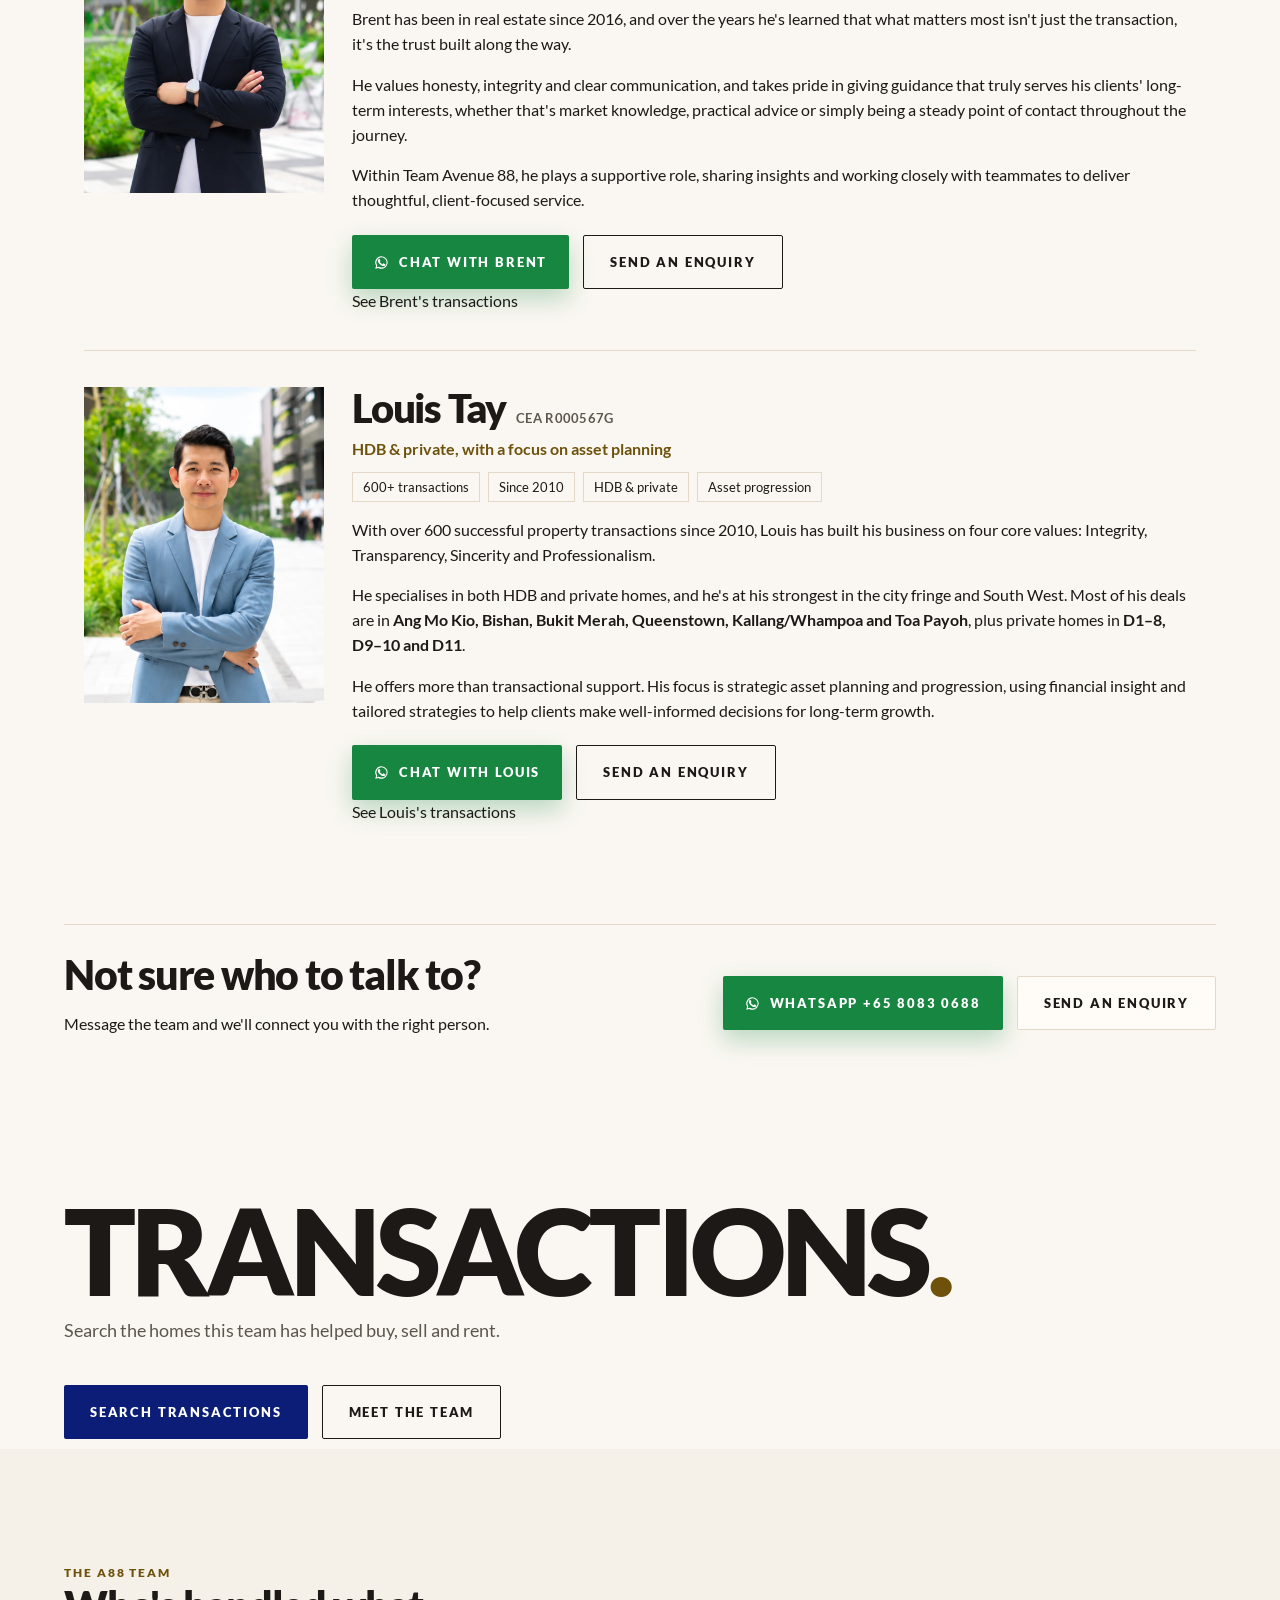
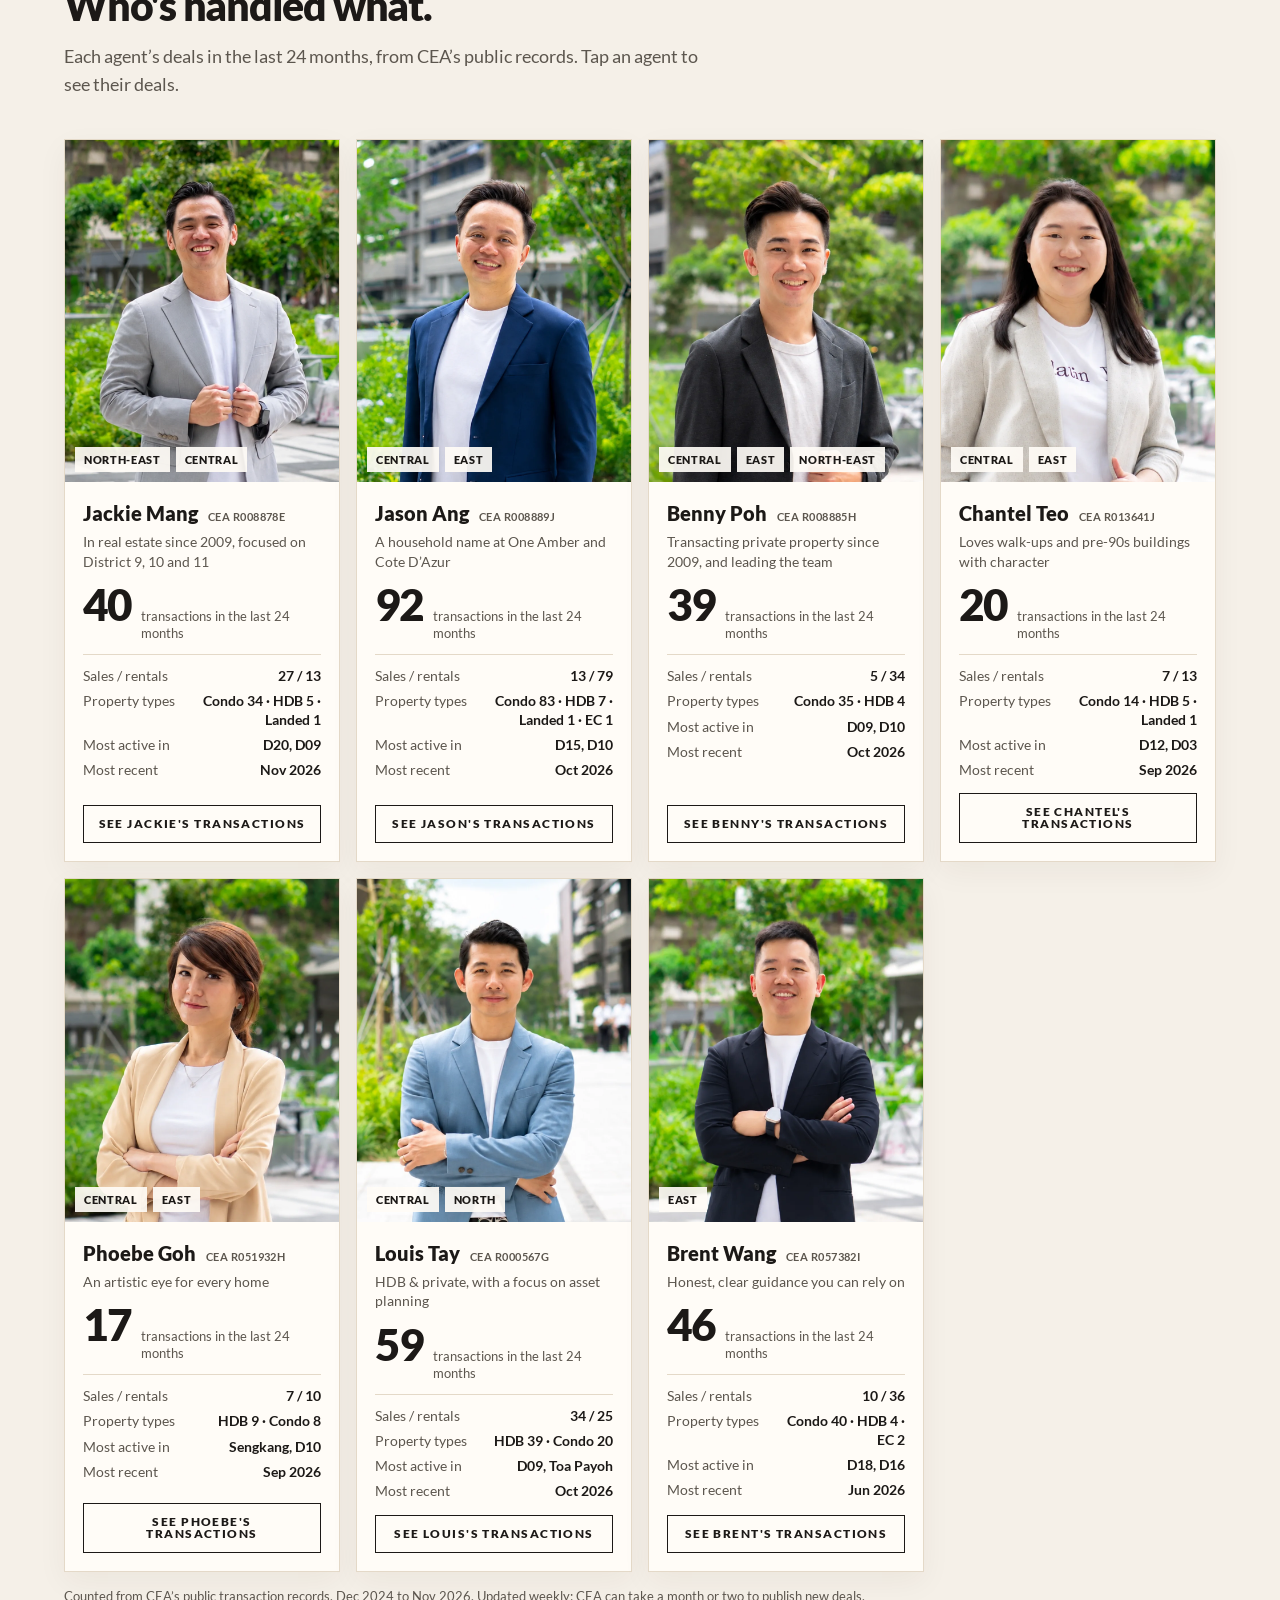
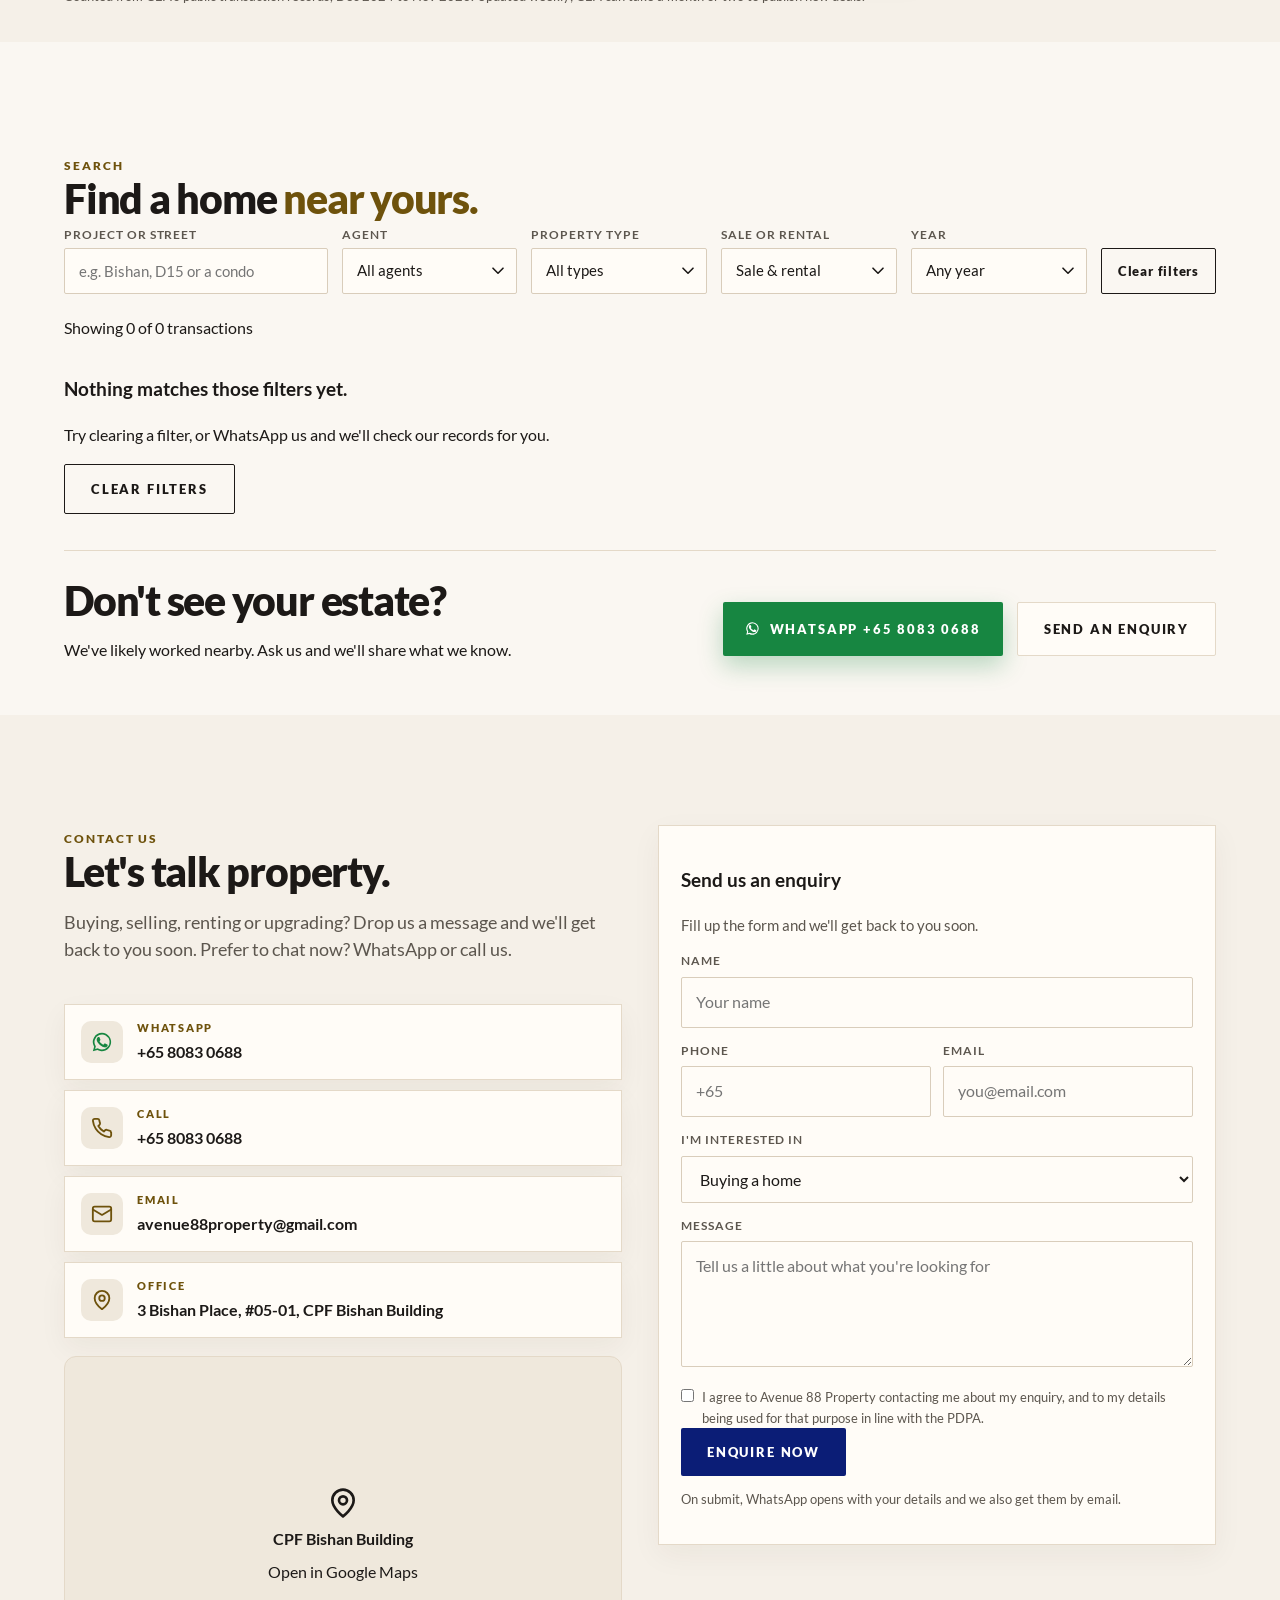
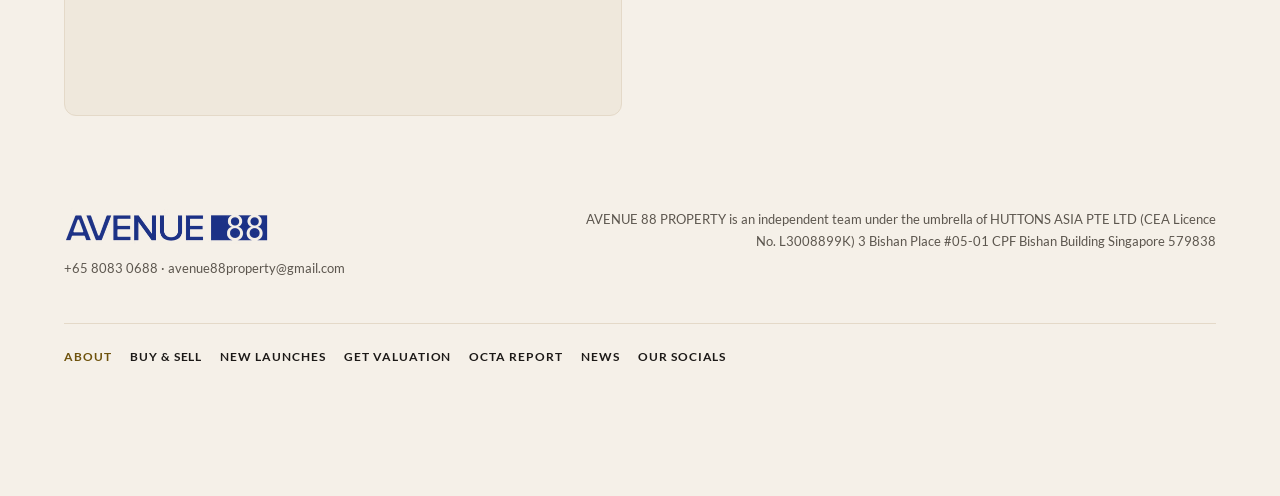
==== commit 184dd8f2: "About search: CEA records plus featured deals - scripts/update_team_stats.py also writes data/cea_tr" ====
--- a/about.html
+++ b/about.html
@@ -11,7 +11,7 @@
 <meta name="robots" content="noindex, nofollow">
 <link rel="icon" href="img/favicon.png">
 <link rel="preload" href="fonts/lato-latin-900-normal.woff2" as="font" type="font/woff2" crossorigin>
-<link rel="stylesheet" href="css/style.css?v=20261121e">
+<link rel="stylesheet" href="css/style.css?v=20261121h">
 <script type="application/ld+json">{"@context":"https://schema.org","@type":"RealEstateAgent","name":"Avenue 88 Property","url":"https://www.avenue88property.com/","telephone":"+6580830688","email":"avenue88property@gmail.com","image":"https://www.avenue88property.com/","address":{"@type":"PostalAddress","streetAddress":"3 Bishan Place, #05-01, CPF Bishan Building","postalCode":"579838","addressCountry":"SG"},"parentOrganization":{"@type":"RealEstateAgent","name":"Huttons Asia Pte Ltd"},"sameAs":["https://www.facebook.com/Avenue88Property","https://www.instagram.com/avenue88property","https://www.youtube.com/c/Avenue88Property"]}</script>
 </head>
 <body>
@@ -54,7 +54,7 @@
 <form class="tx-filters" id="tx-form" role="search">
 <div class="field tx-q"><label for="tx-q">Project or street</label><input id="tx-q" name="q" type="search" placeholder="e.g. Bishan, D15 or a condo" autocomplete="off"></div>
 <div class="field"><label for="tx-agent">Agent</label><select id="tx-agent" name="agent"><option value="">All agents</option><option value="jackie-mang">Jackie Mang</option><option value="jason-ang">Jason Ang</option><option value="benny-poh">Benny Poh</option><option value="chantel-teo">Chantel Teo</option><option value="phoebe-goh">Phoebe Goh</option><option value="louis-tay">Louis Tay</option><option value="brent-wang">Brent Wang</option></select></div>
-<div class="field"><label for="tx-ptype">Property type</label><select id="tx-ptype" name="type"><option value="">All types</option><option>HDB</option><option>Condo</option><option>Landed</option><option>Commercial</option></select></div>
+<div class="field"><label for="tx-ptype">Property type</label><select id="tx-ptype" name="type"><option value="">All types</option><option>HDB</option><option>Condo</option><option>EC</option><option>Landed</option><option>Commercial</option></select></div>
 <div class="field"><label for="tx-ttype">Sale or rental</label><select id="tx-ttype" name="txn"><option value="">Sale &amp; rental</option><option>Sale</option><option>Rental</option></select></div>
 <div class="field"><label for="tx-year">Year</label><select id="tx-year" name="year"><option value="">Any year</option></select></div>
 <button class="tx-reset" id="tx-reset" type="button">Clear filters</button>
@@ -101,6 +101,6 @@
 <div class="fl"><img src="img/logo-avenue88.png" alt=""><p><a href="https://wa.me/6580830688">+65 8083 0688</a> · <a href="mailto:avenue88property@gmail.com">avenue88property@gmail.com</a></p></div>
 <p class="legal">AVENUE 88 PROPERTY is an independent team under the umbrella of HUTTONS ASIA PTE LTD (CEA Licence No. L3008899K) 3 Bishan Place #05-01 CPF Bishan Building Singapore 579838</p>
 </footer>
-<script src="js/transactions.js?v=20261121d"></script>
+<script src="js/transactions.js?v=20261121f"></script>
 <script src="js/main.js?v=20261121c"></script>
 </body></html>
--- a/css/style.css
+++ b/css/style.css
@@ -482,3 +482,16 @@
 .ag-stats li.none{color:var(--mute)}
 .ag-view{margin-top:auto;align-self:stretch;padding:12px 14px;background:transparent;border:1px solid var(--ink);color:var(--ink);font:900 12px/1 Lato,sans-serif;letter-spacing:.12em;text-transform:uppercase;cursor:pointer;transition:.2s}
 .ag-view:hover,.ag-view[aria-pressed="true"]{background:var(--ink);color:#fff}
+/* About: featured deals and CEA records in the transaction search */
+.tx-meta .tx-feat{background:var(--gold);color:#1C1917;border-color:var(--gold)}
+.tx-meta .tx-cea{background:var(--bg-alt);color:var(--mute);border-color:var(--line)}
+.tx-card.is-feat{border-color:var(--gold);box-shadow:0 14px 32px rgba(110,82,12,.10)}
+.tx-photo{margin:-16px -18px 14px;aspect-ratio:16/10;overflow:hidden;background:var(--bg-deep)}
+.tx-photo img{width:100%;height:100%;object-fit:cover;display:block}
+.tx-hl{display:inline-block;margin:8px 0 0;padding:3px 8px;background:#F8EFD2;color:#6E520C;font-size:12.5px;font-weight:900}
+@media(min-width:700px){
+ .tx-card.has-photo{display:grid;grid-template-columns:minmax(220px,300px) 1fr;column-gap:22px;align-items:start}
+ .tx-card.has-photo>.tx-photo{grid-row:1 / span 6;margin:-16px 0 -16px -18px;aspect-ratio:4/3;height:calc(100% + 32px)}
+ .tx-card.has-photo>:not(.tx-photo){grid-column:2}
+}
+.tx-card.has-photo>.tx-hl{justify-self:start}
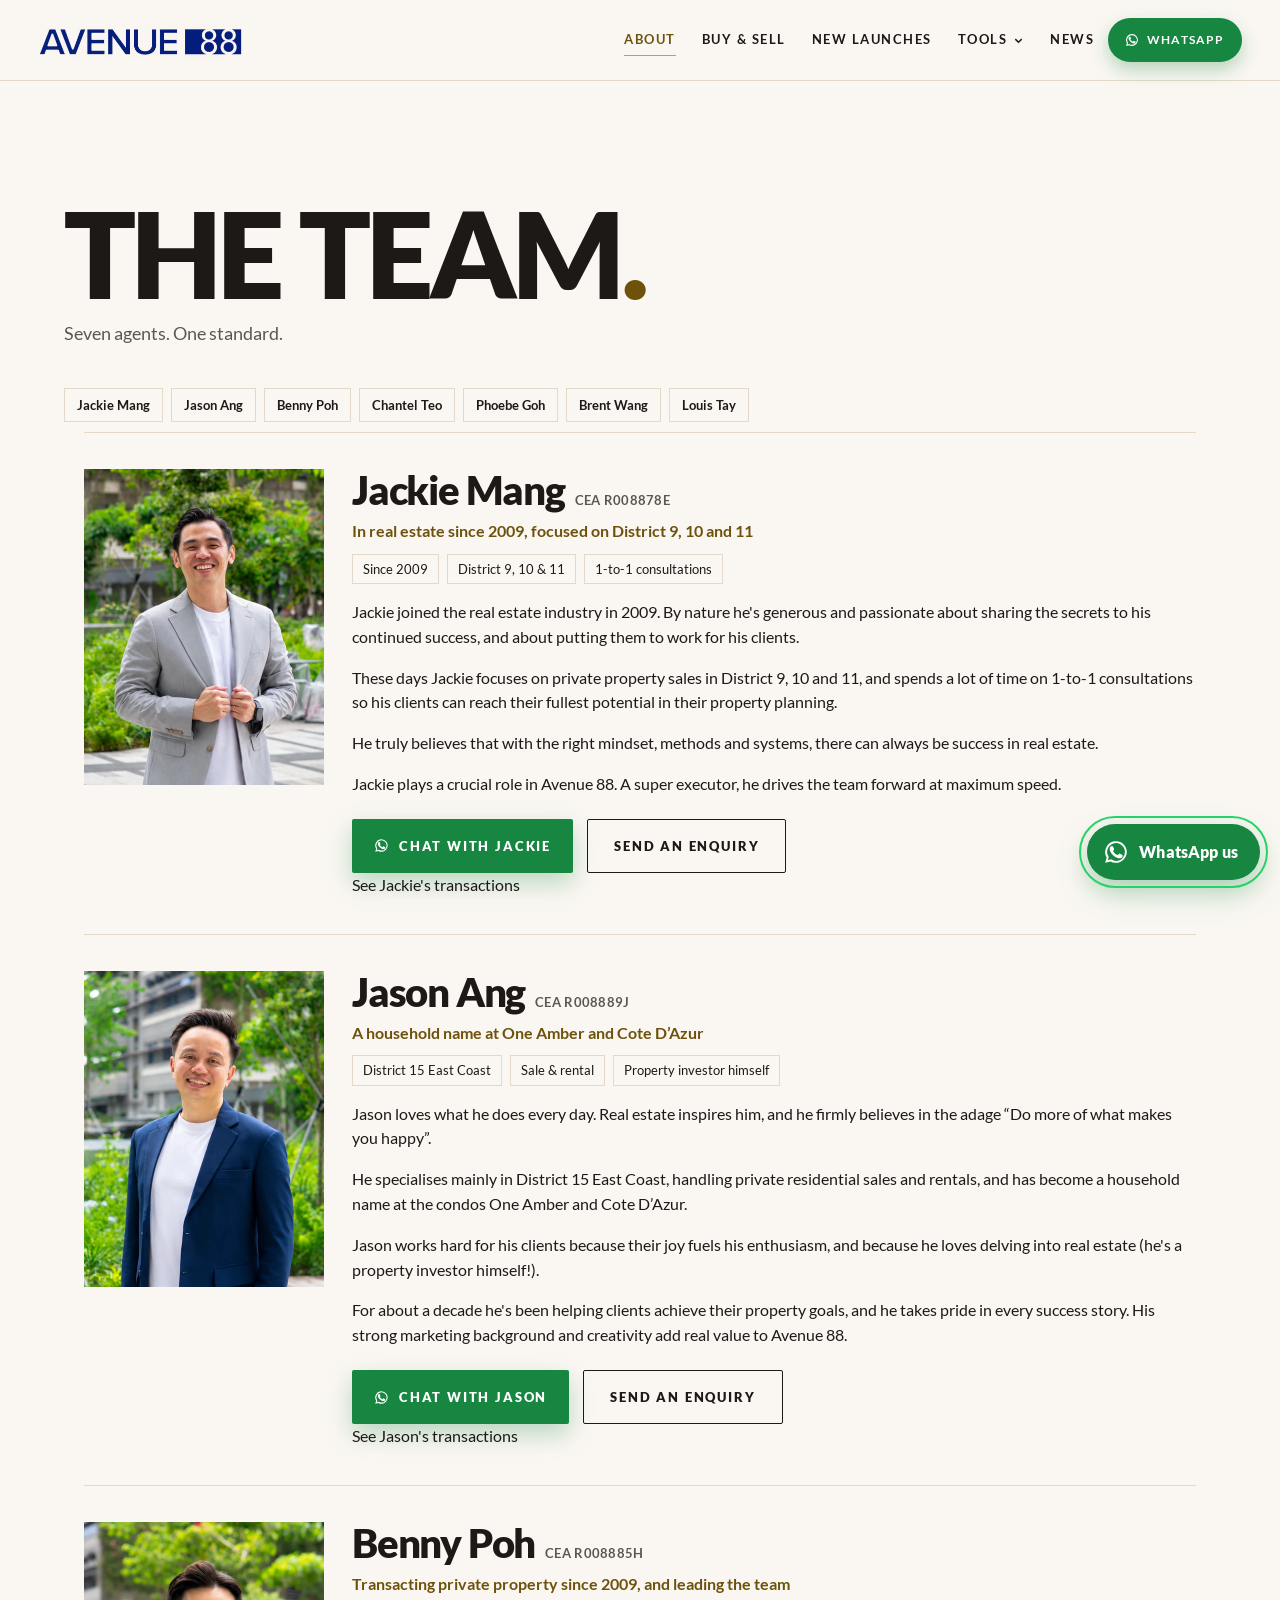
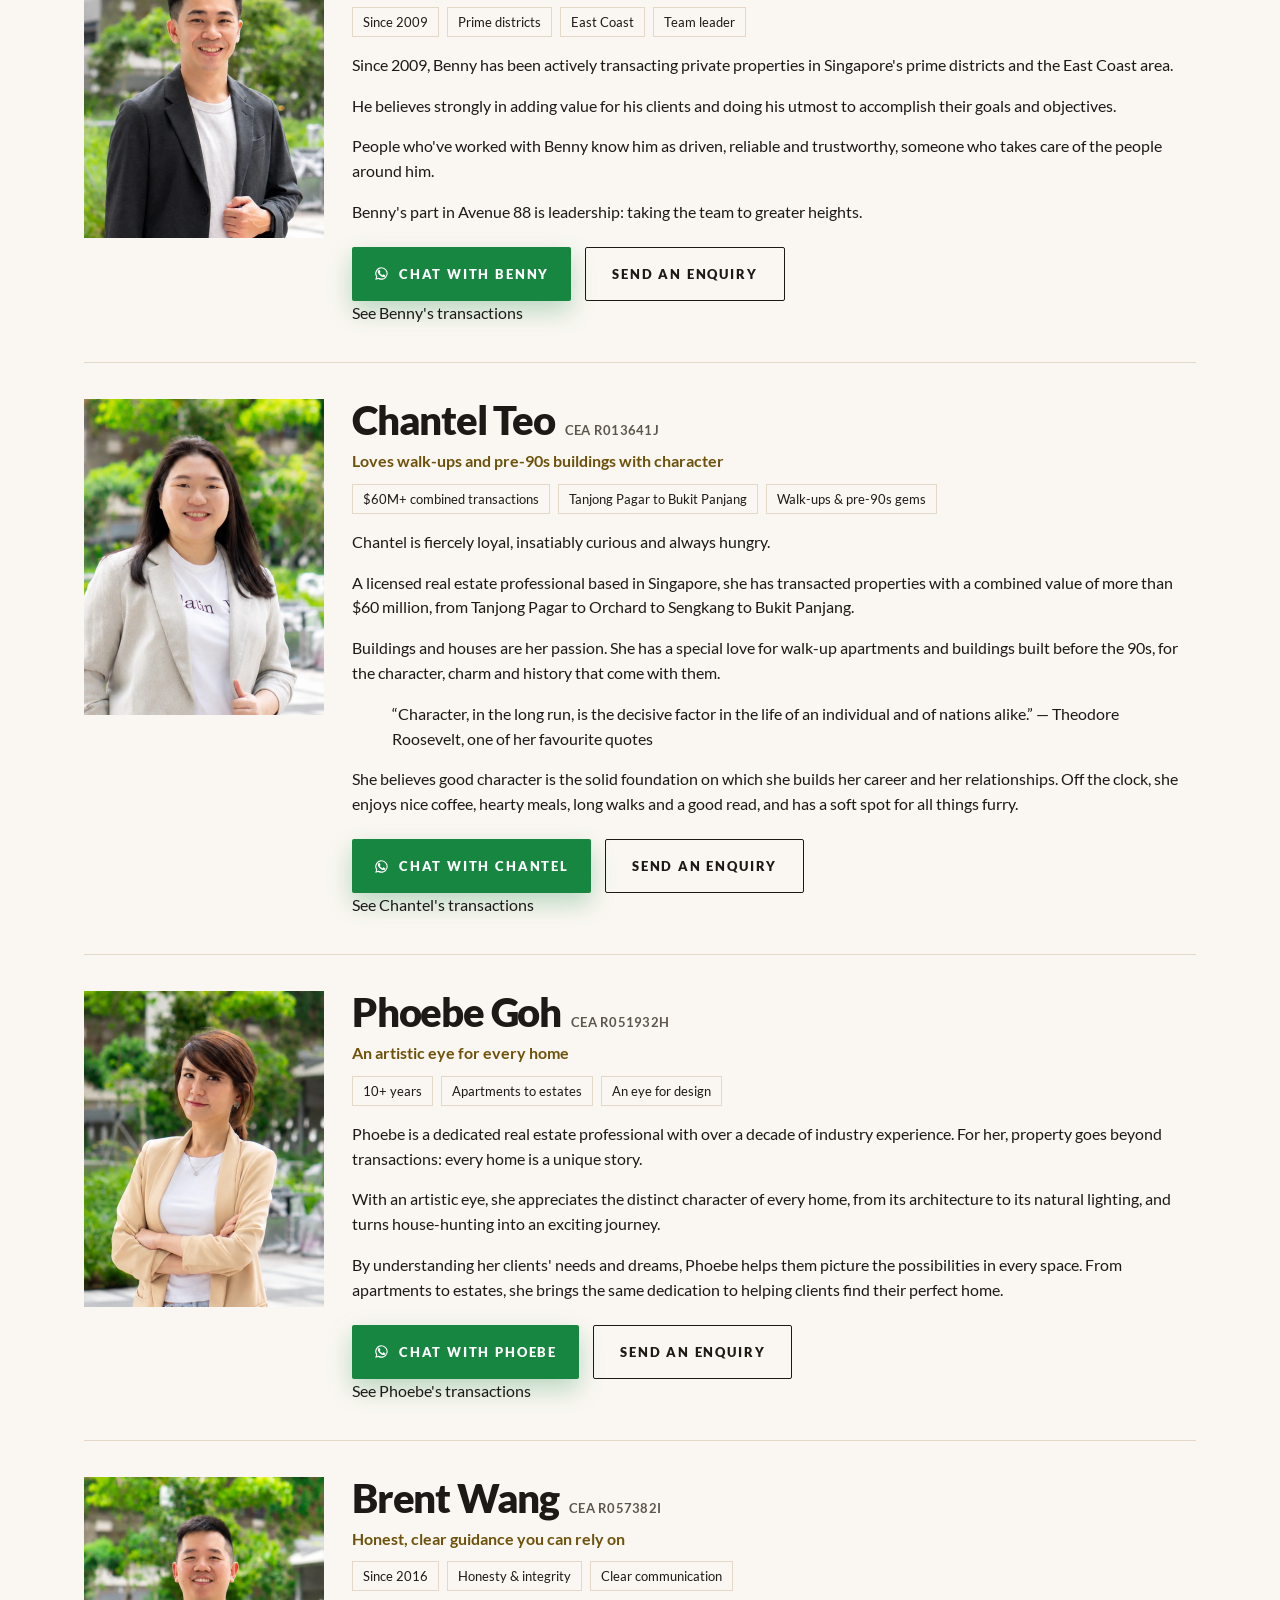
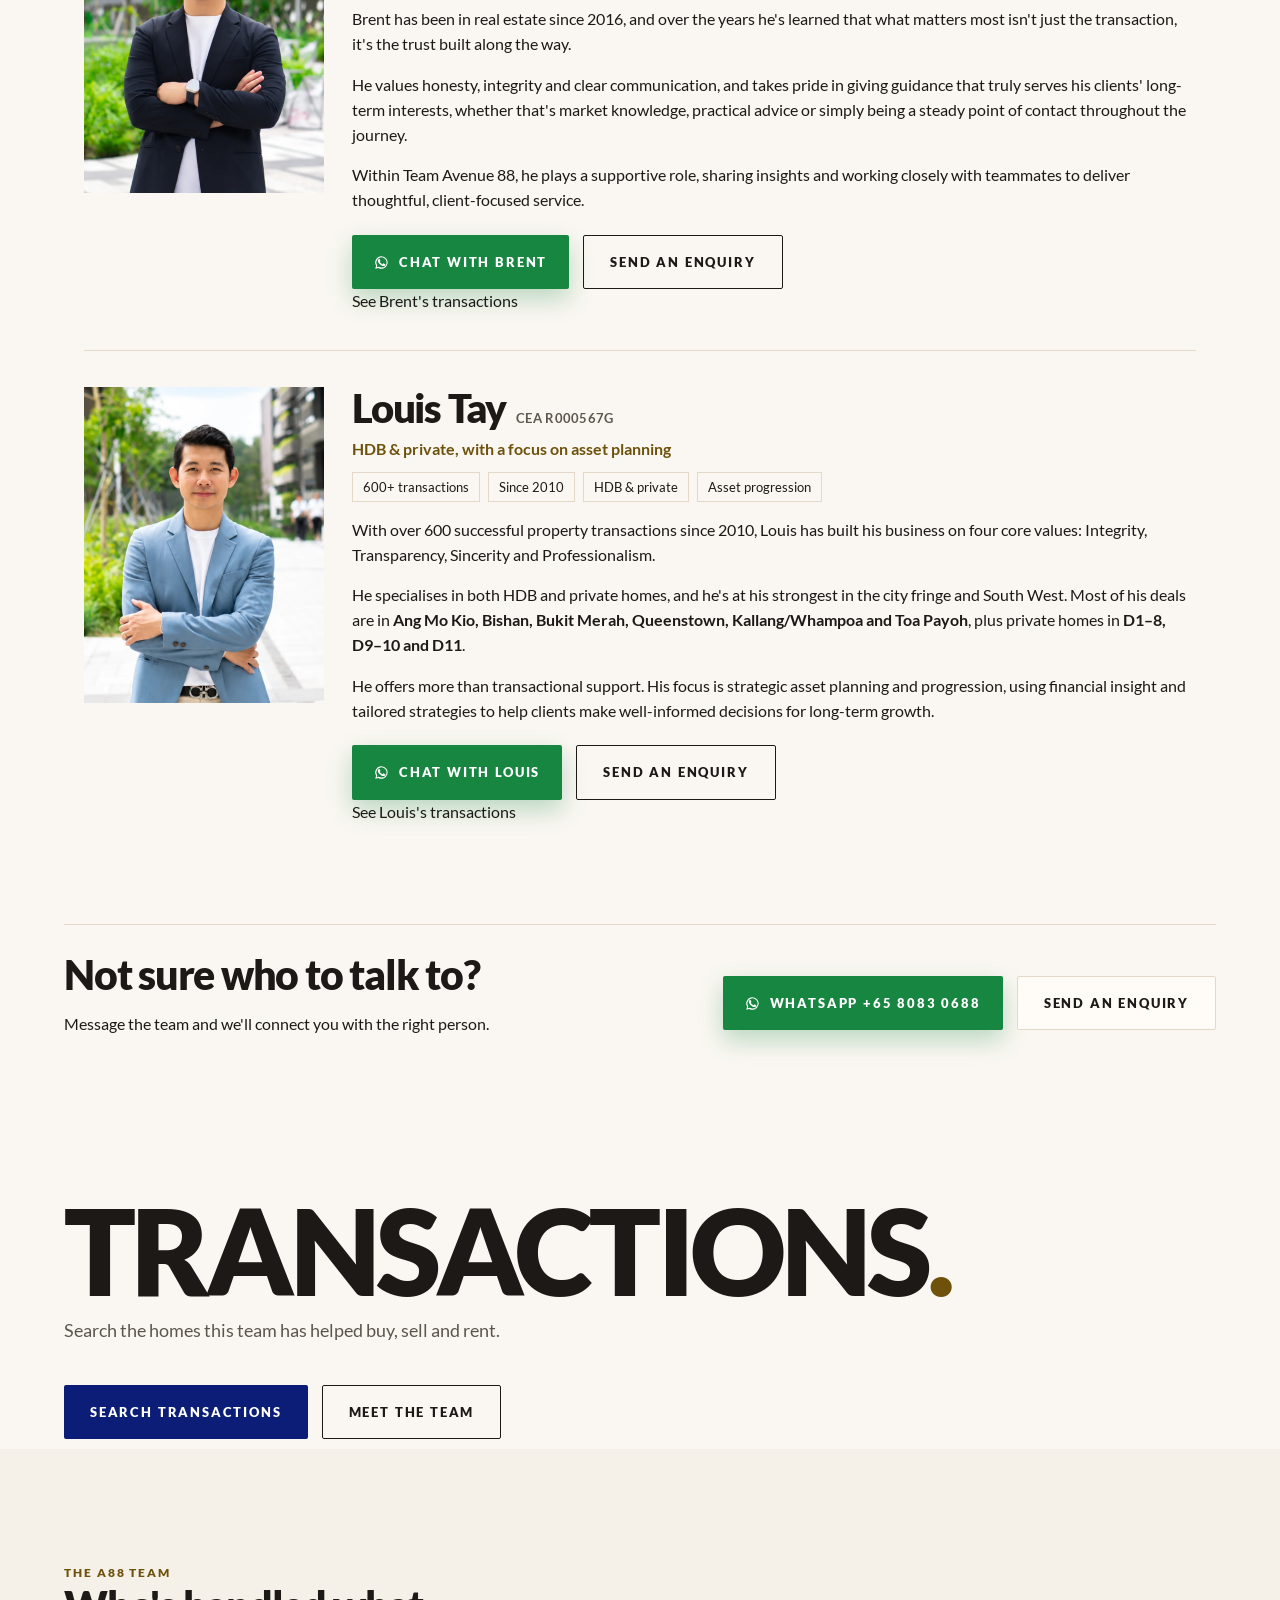
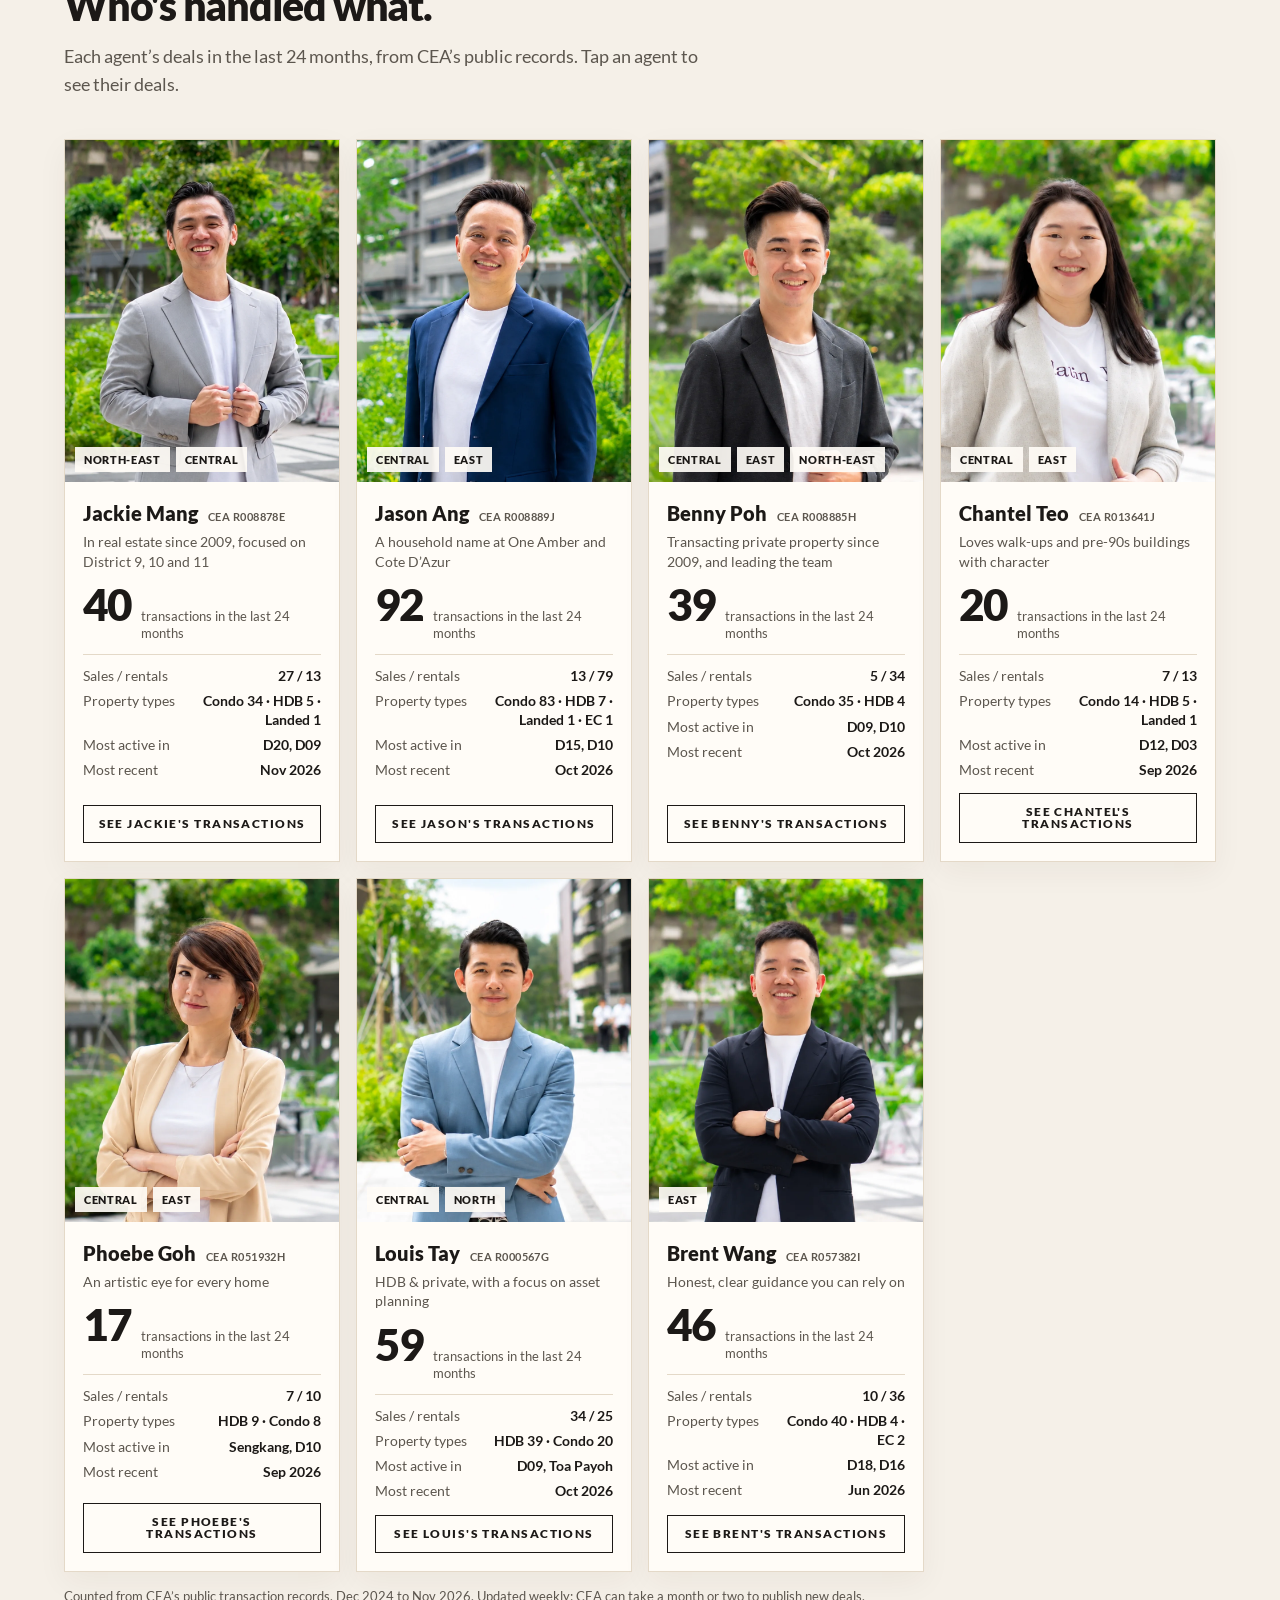
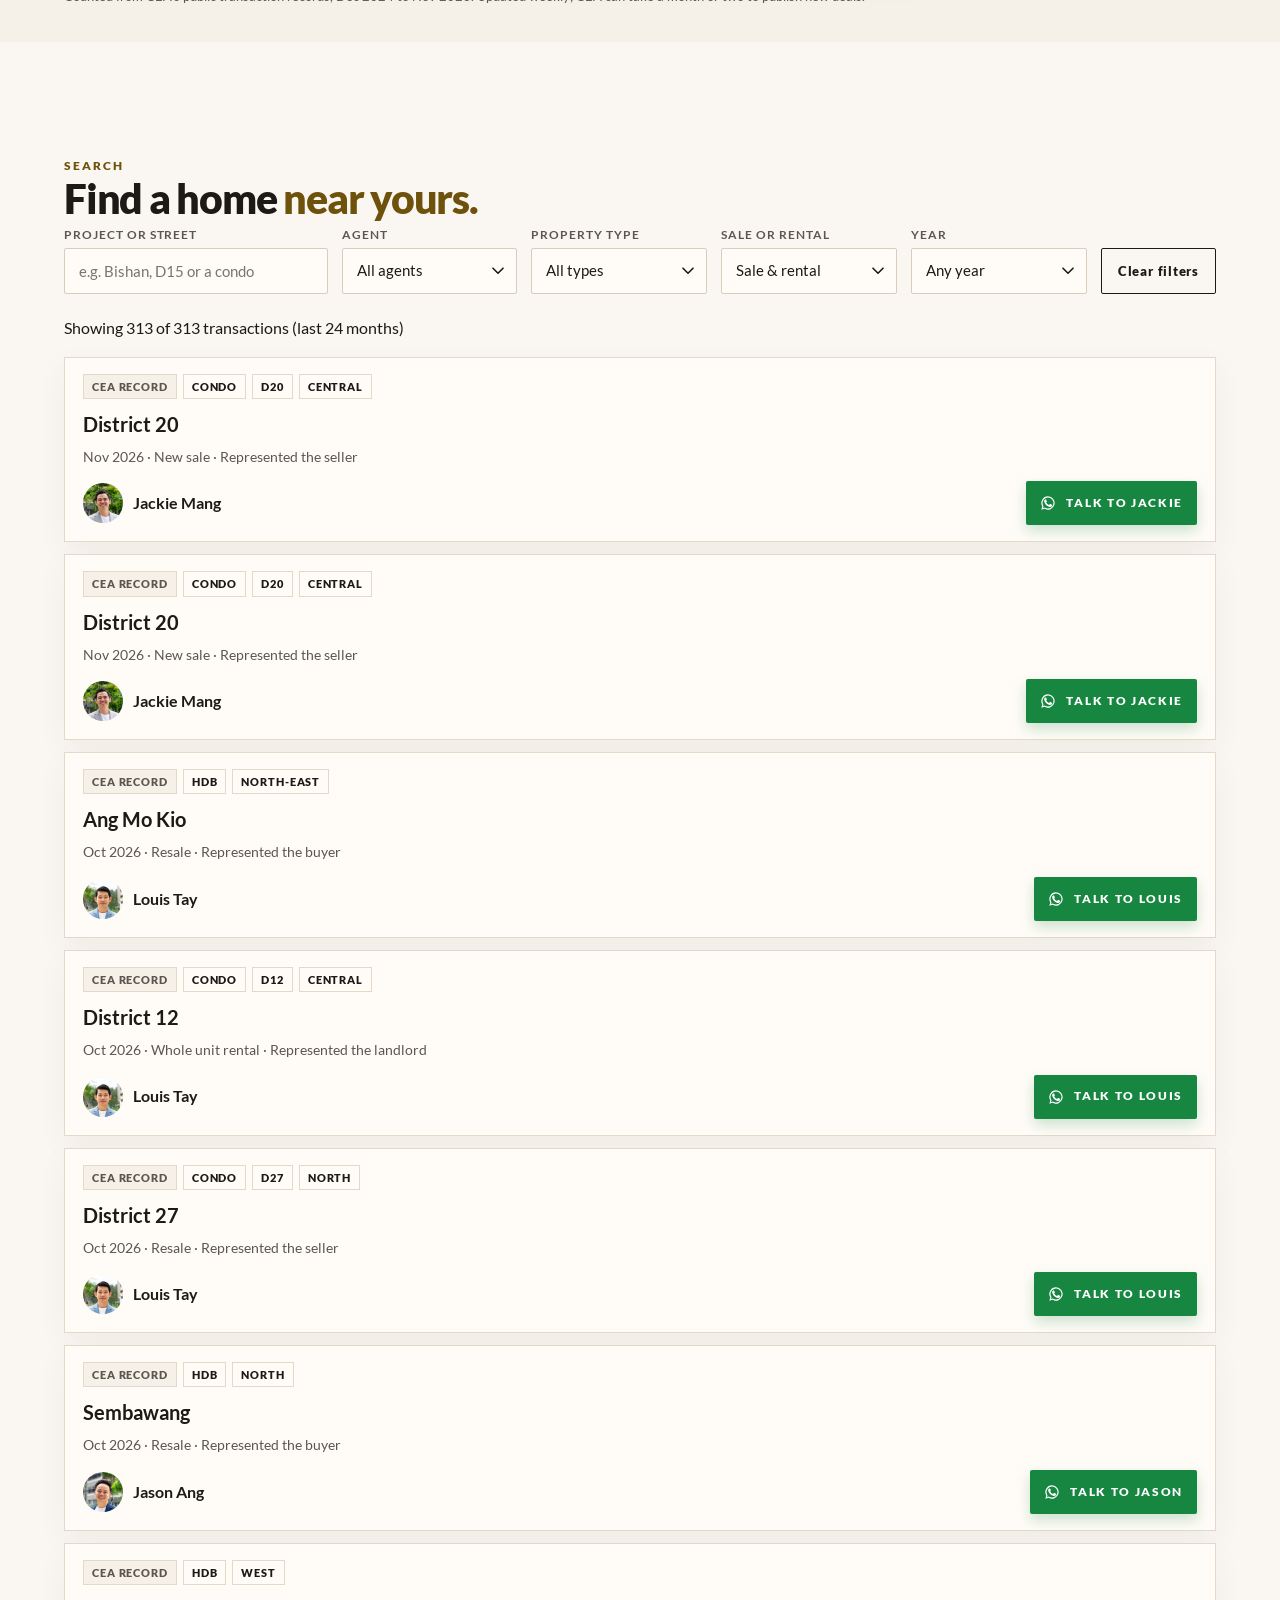
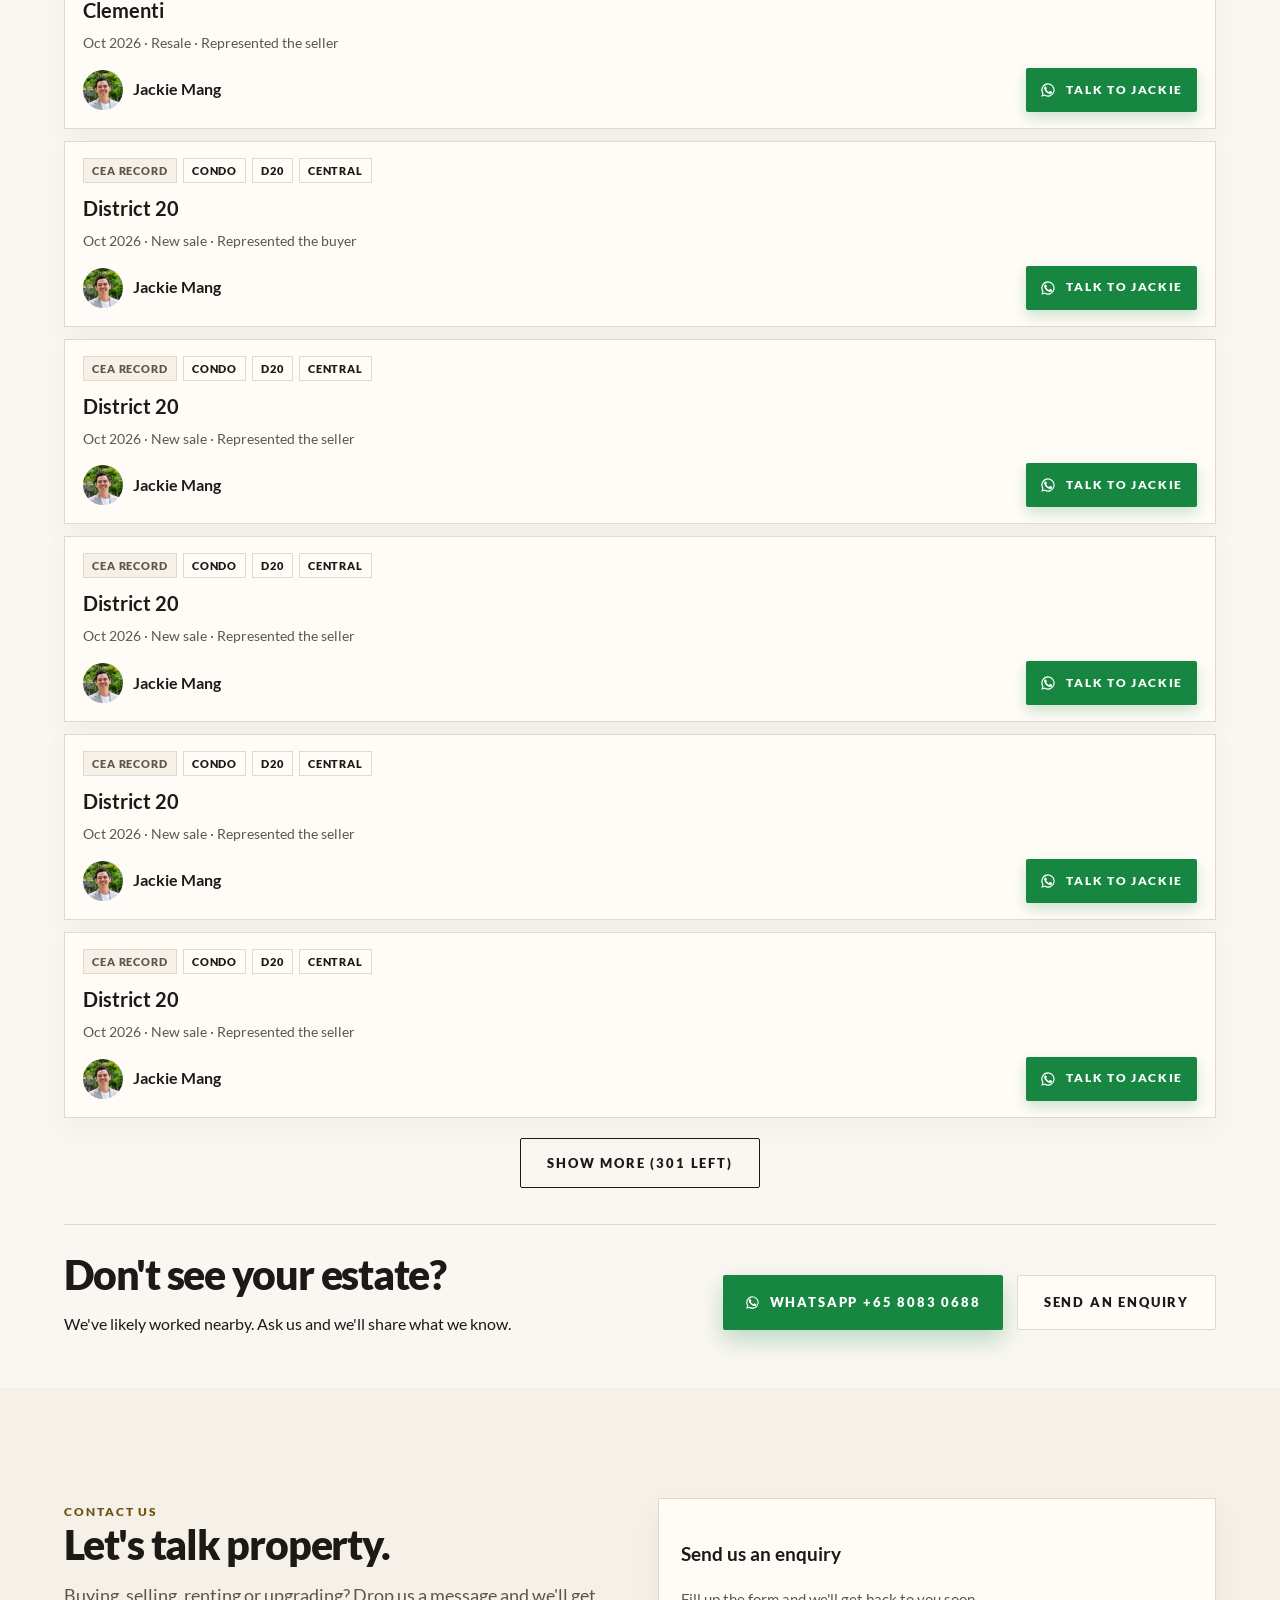
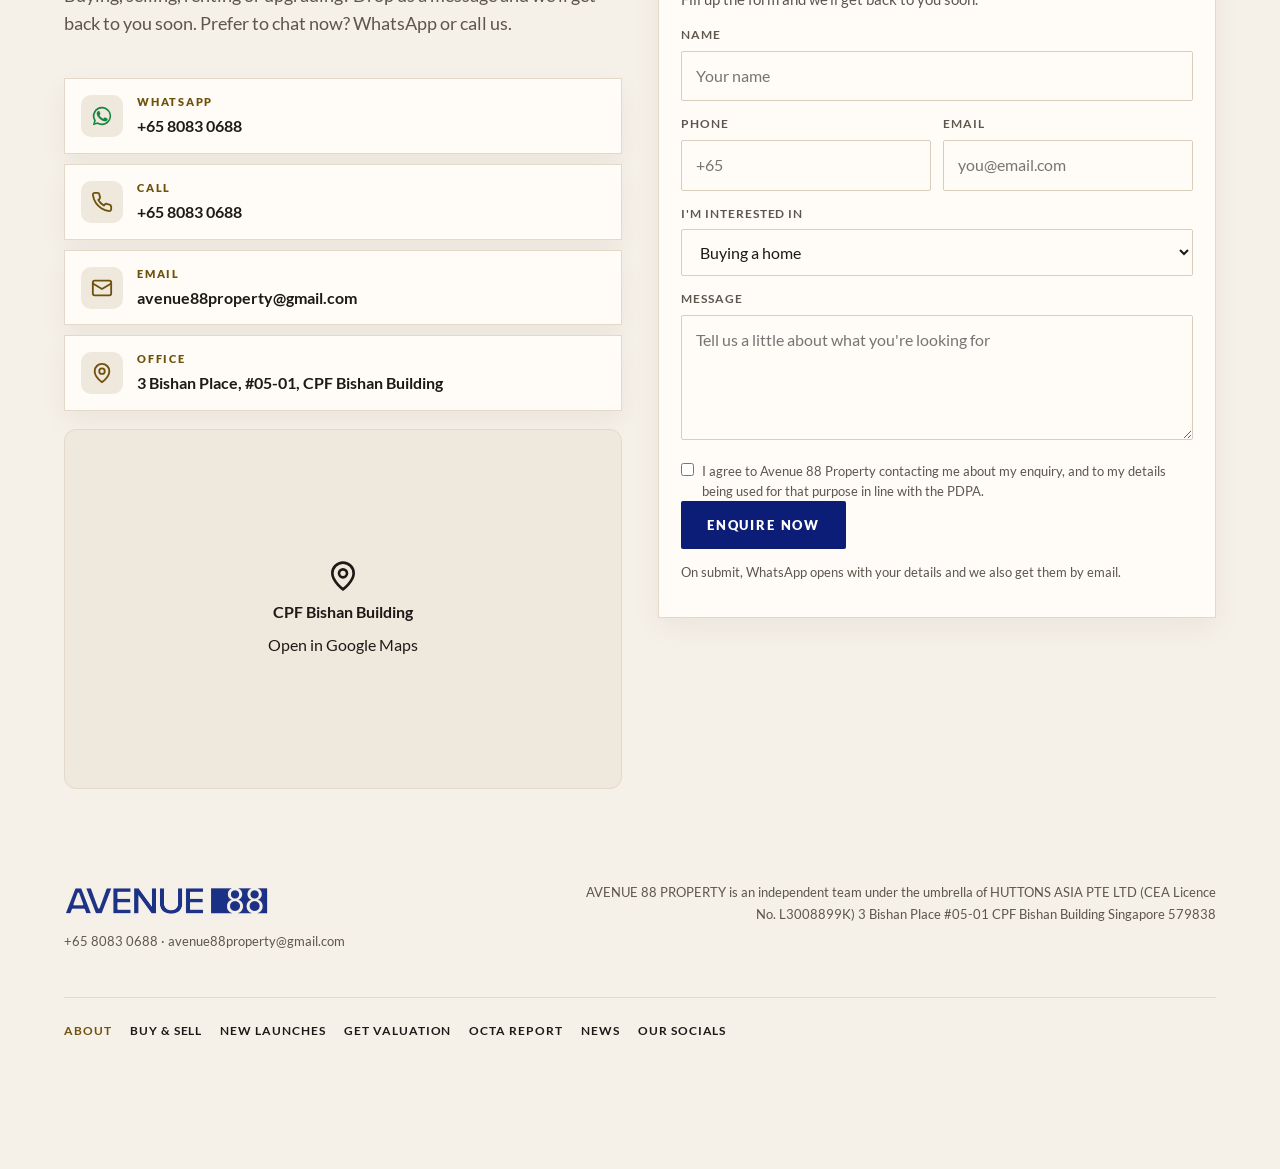
==== commit 8f9fdbf2: "About search: show 12 deals at a time with Show more With 313 CEA deals in the last 24 months, listi" ====
--- a/about.html
+++ b/about.html
@@ -11,7 +11,7 @@
 <meta name="robots" content="noindex, nofollow">
 <link rel="icon" href="img/favicon.png">
 <link rel="preload" href="fonts/lato-latin-900-normal.woff2" as="font" type="font/woff2" crossorigin>
-<link rel="stylesheet" href="css/style.css?v=20261121h">
+<link rel="stylesheet" href="css/style.css?v=20261121i">
 <script type="application/ld+json">{"@context":"https://schema.org","@type":"RealEstateAgent","name":"Avenue 88 Property","url":"https://www.avenue88property.com/","telephone":"+6580830688","email":"avenue88property@gmail.com","image":"https://www.avenue88property.com/","address":{"@type":"PostalAddress","streetAddress":"3 Bishan Place, #05-01, CPF Bishan Building","postalCode":"579838","addressCountry":"SG"},"parentOrganization":{"@type":"RealEstateAgent","name":"Huttons Asia Pte Ltd"},"sameAs":["https://www.facebook.com/Avenue88Property","https://www.instagram.com/avenue88property","https://www.youtube.com/c/Avenue88Property"]}</script>
 </head>
 <body>
@@ -101,6 +101,6 @@
 <div class="fl"><img src="img/logo-avenue88.png" alt=""><p><a href="https://wa.me/6580830688">+65 8083 0688</a> · <a href="mailto:avenue88property@gmail.com">avenue88property@gmail.com</a></p></div>
 <p class="legal">AVENUE 88 PROPERTY is an independent team under the umbrella of HUTTONS ASIA PTE LTD (CEA Licence No. L3008899K) 3 Bishan Place #05-01 CPF Bishan Building Singapore 579838</p>
 </footer>
-<script src="js/transactions.js?v=20261121f"></script>
+<script src="js/transactions.js?v=20261121g"></script>
 <script src="js/main.js?v=20261121c"></script>
 </body></html>
--- a/css/style.css
+++ b/css/style.css
@@ -495,3 +495,5 @@
  .tx-card.has-photo>:not(.tx-photo){grid-column:2}
 }
 .tx-card.has-photo>.tx-hl{justify-self:start}
+.tx-more-wrap{grid-column:1/-1;display:flex;justify-content:center;margin-top:8px}
+.tx-more{min-width:240px}
